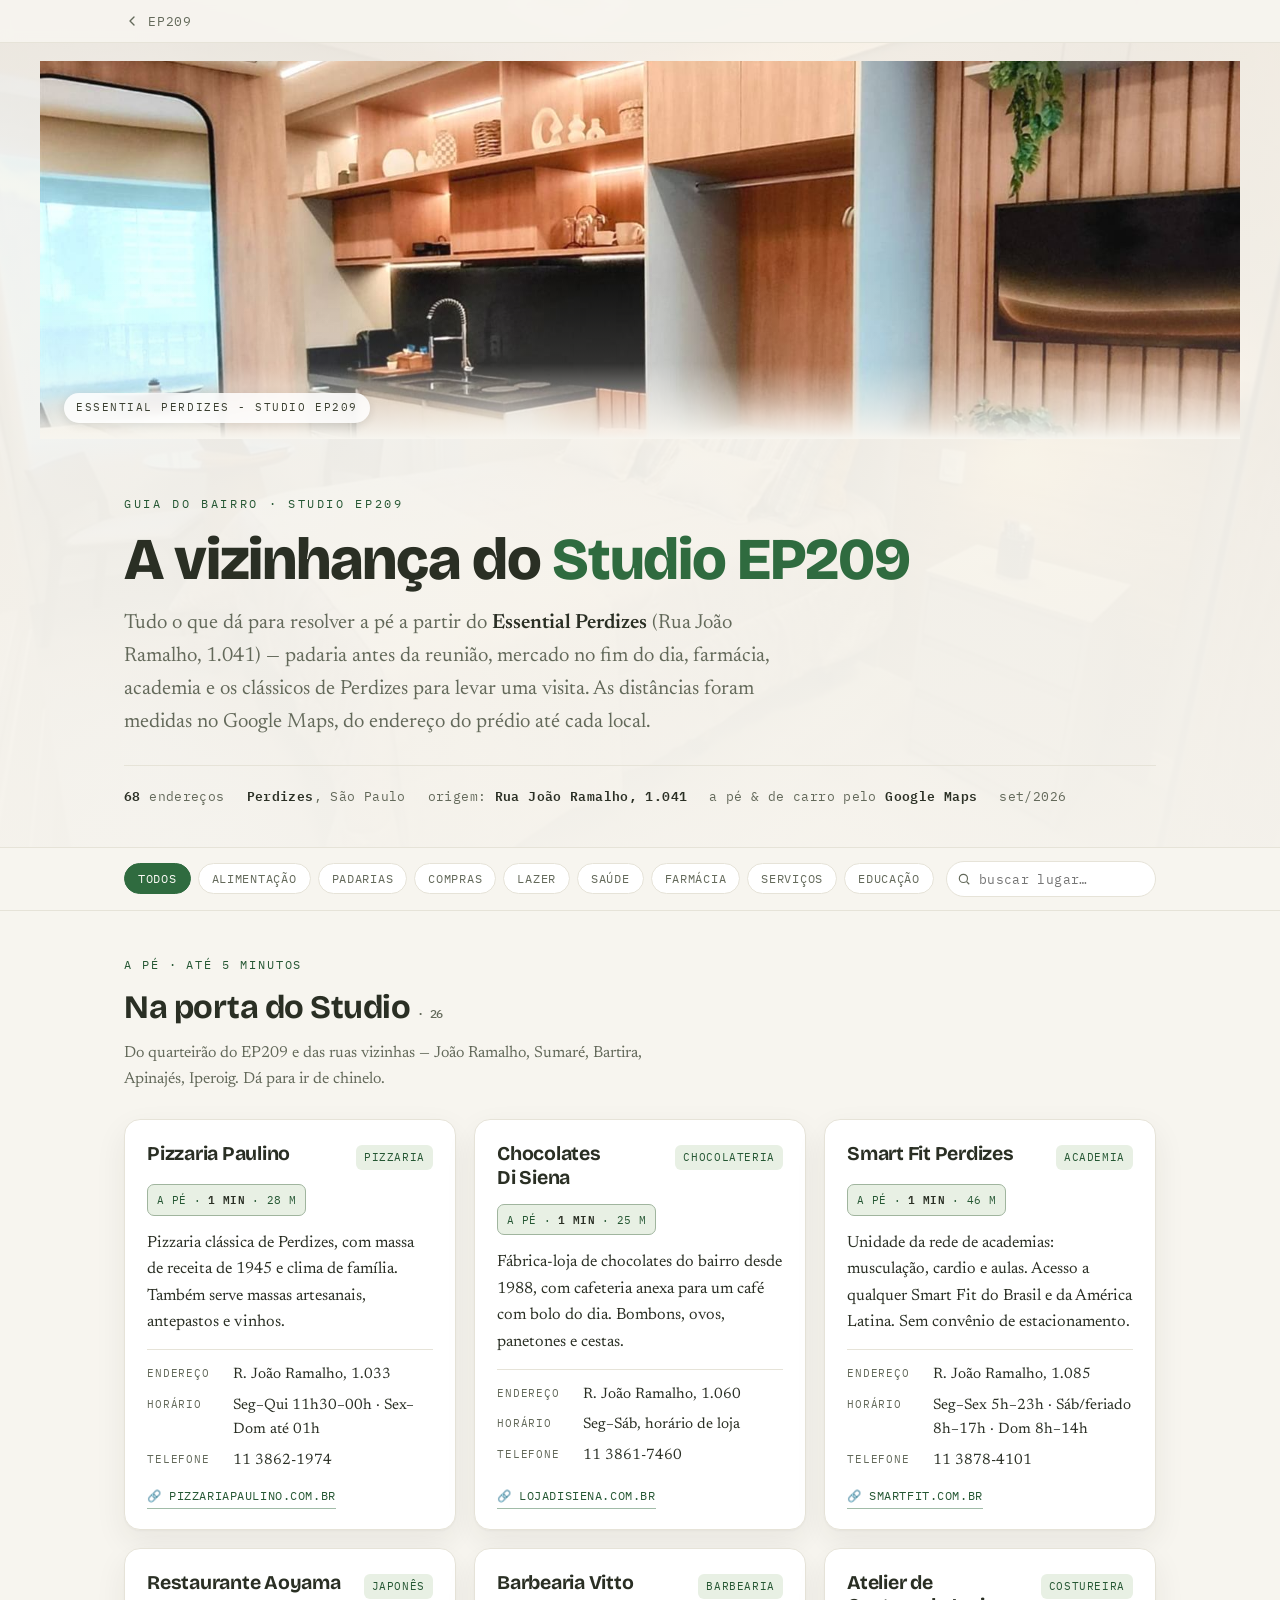
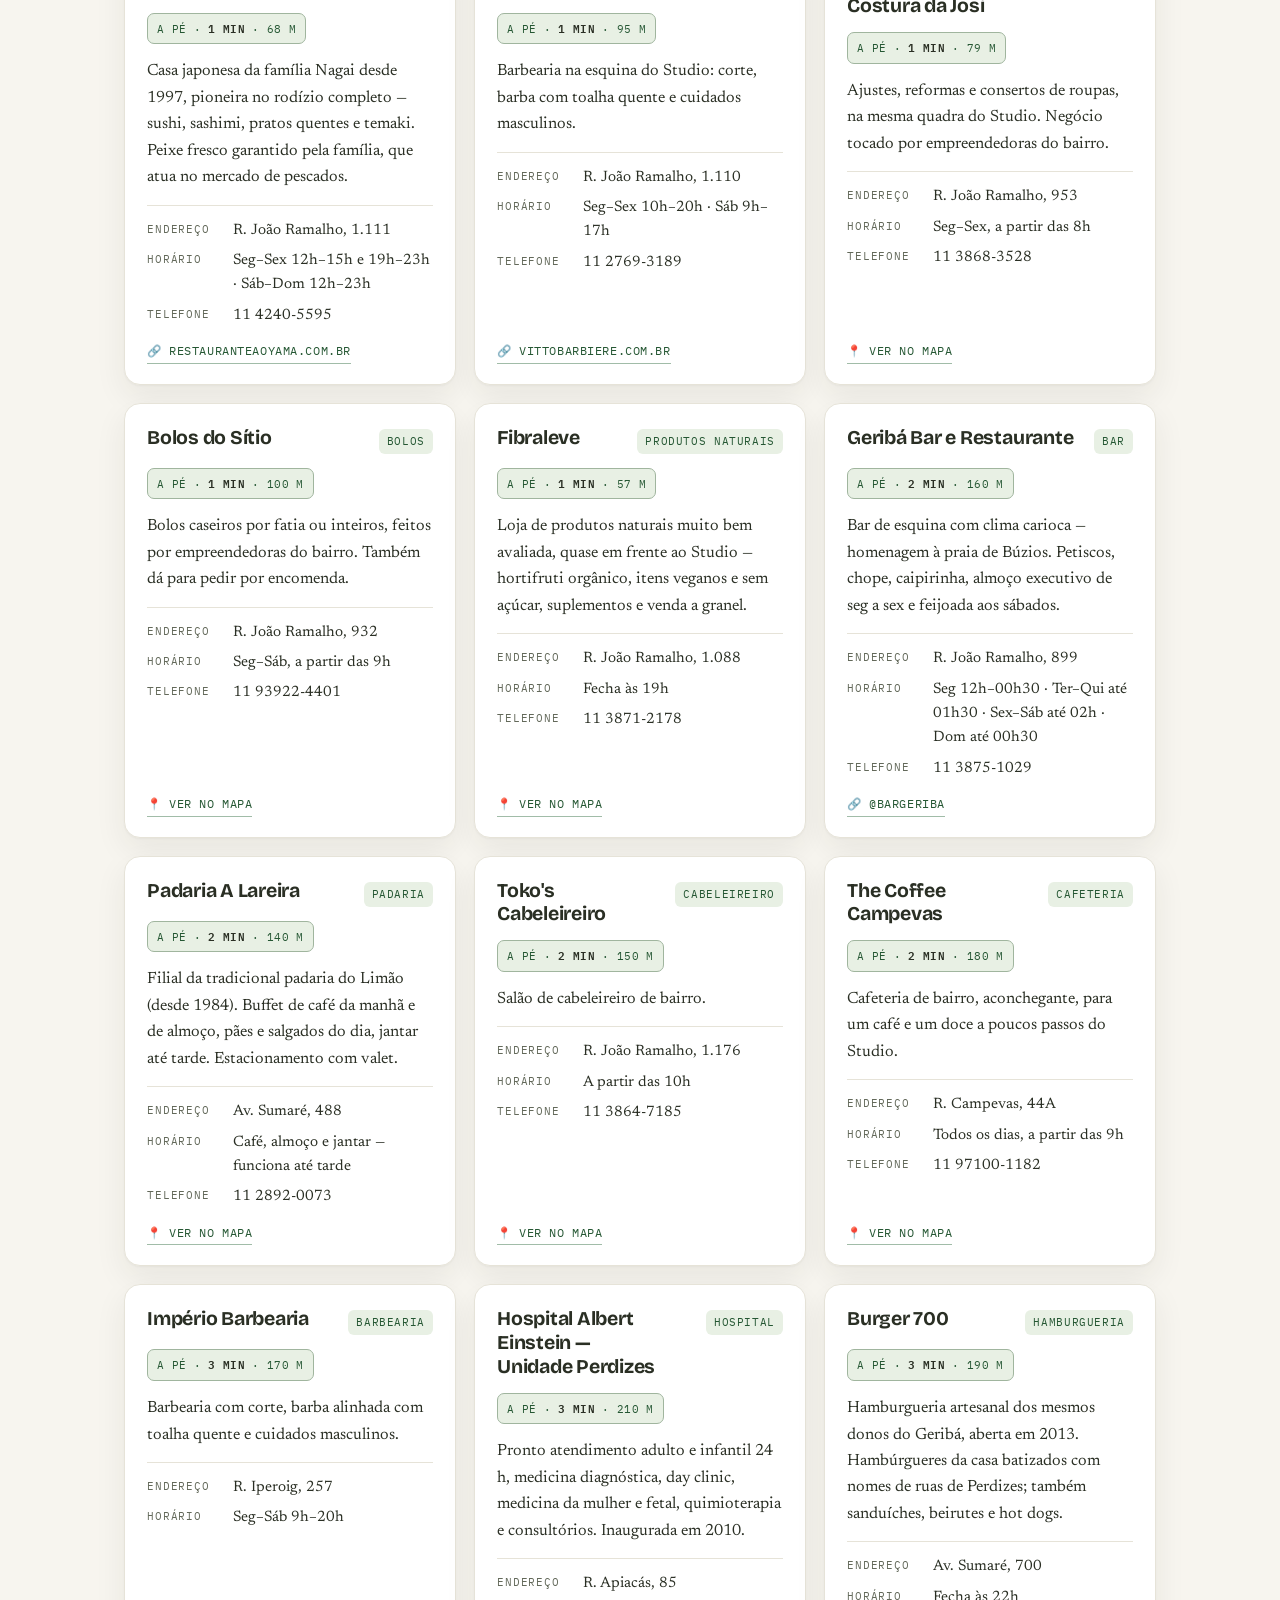
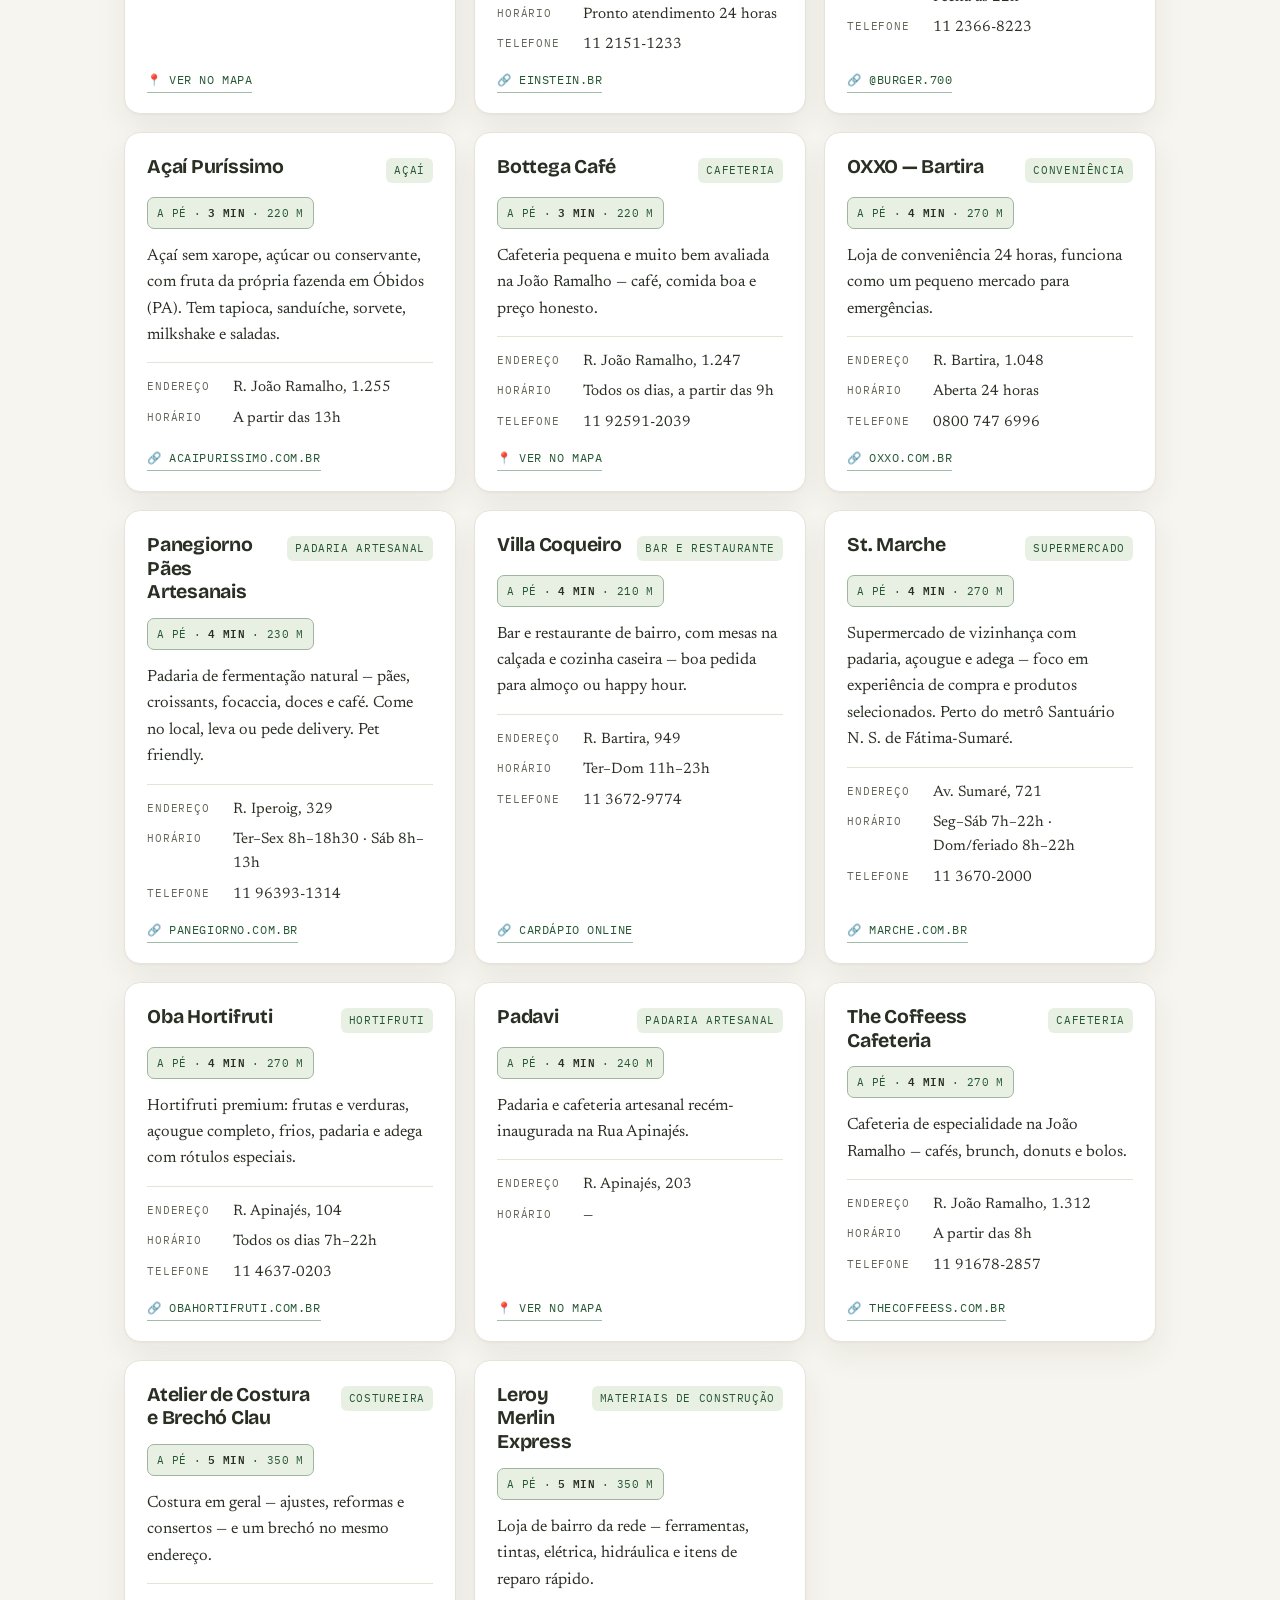
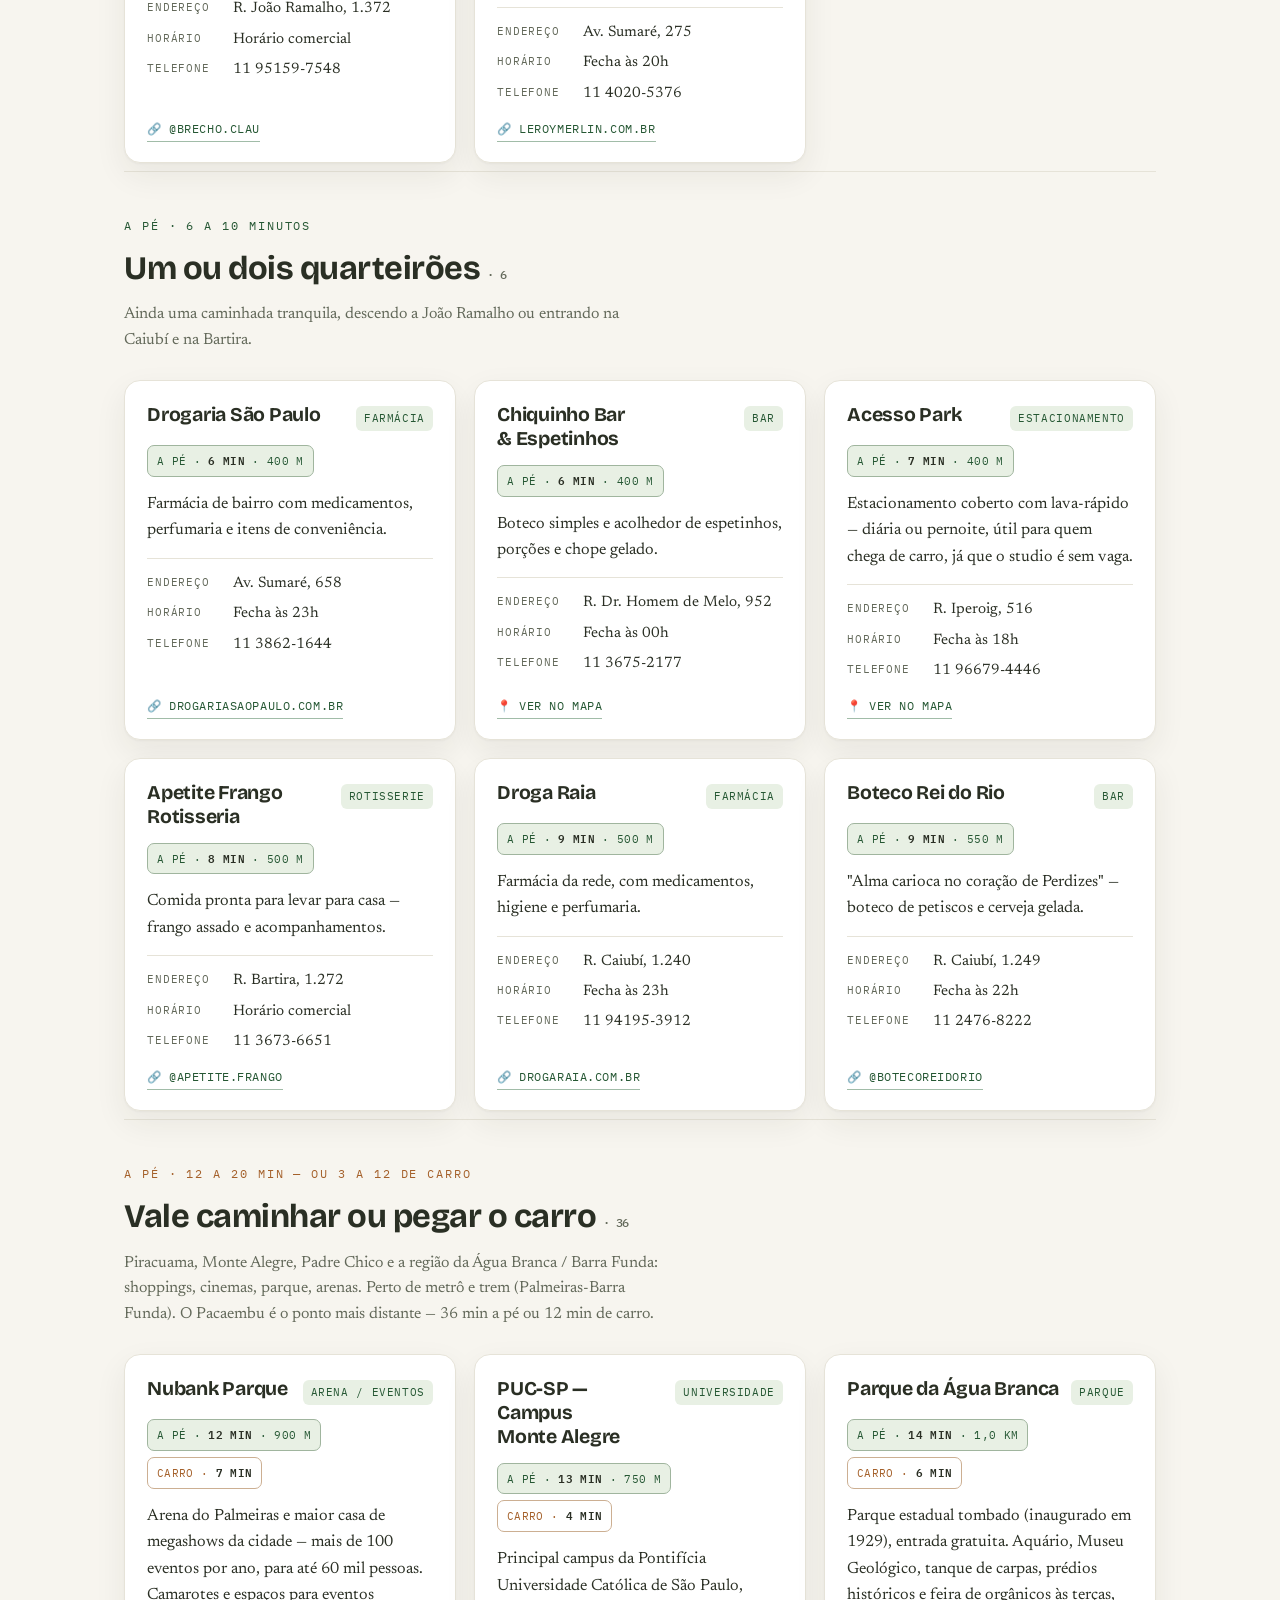
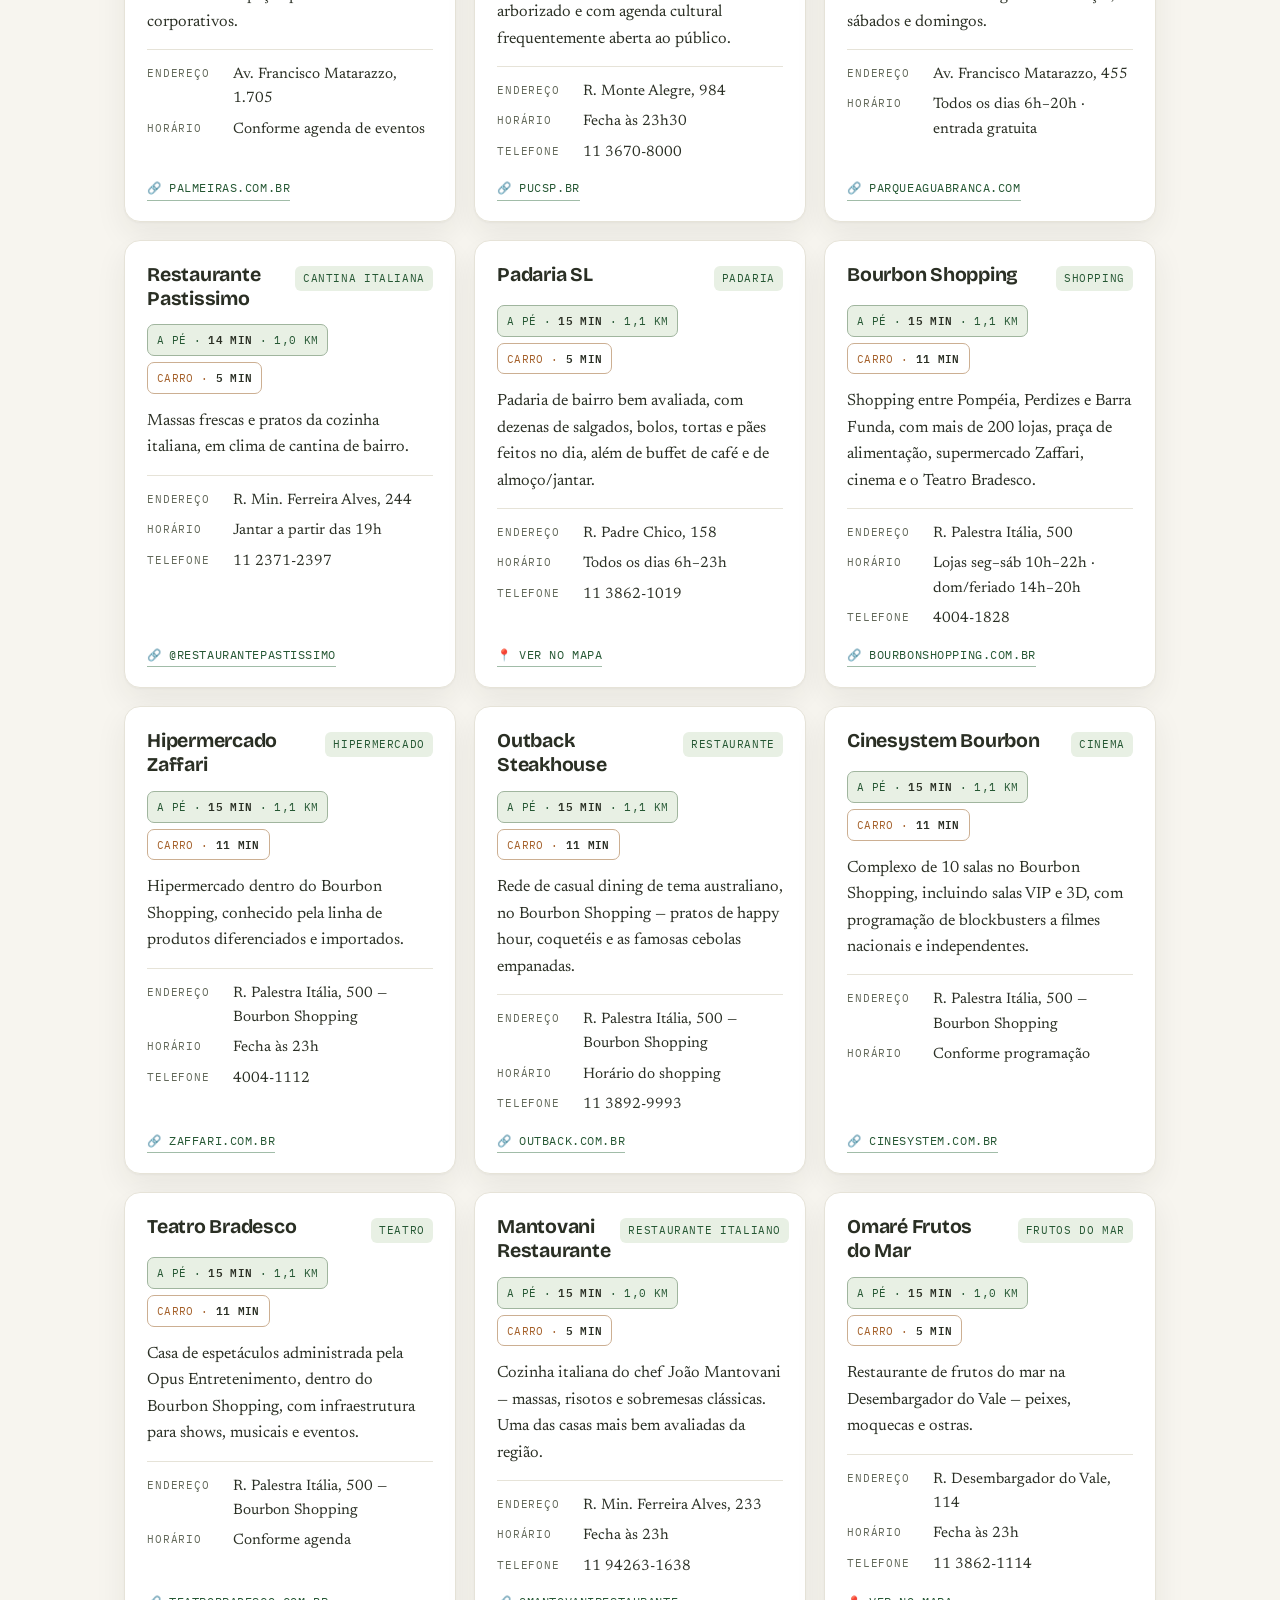
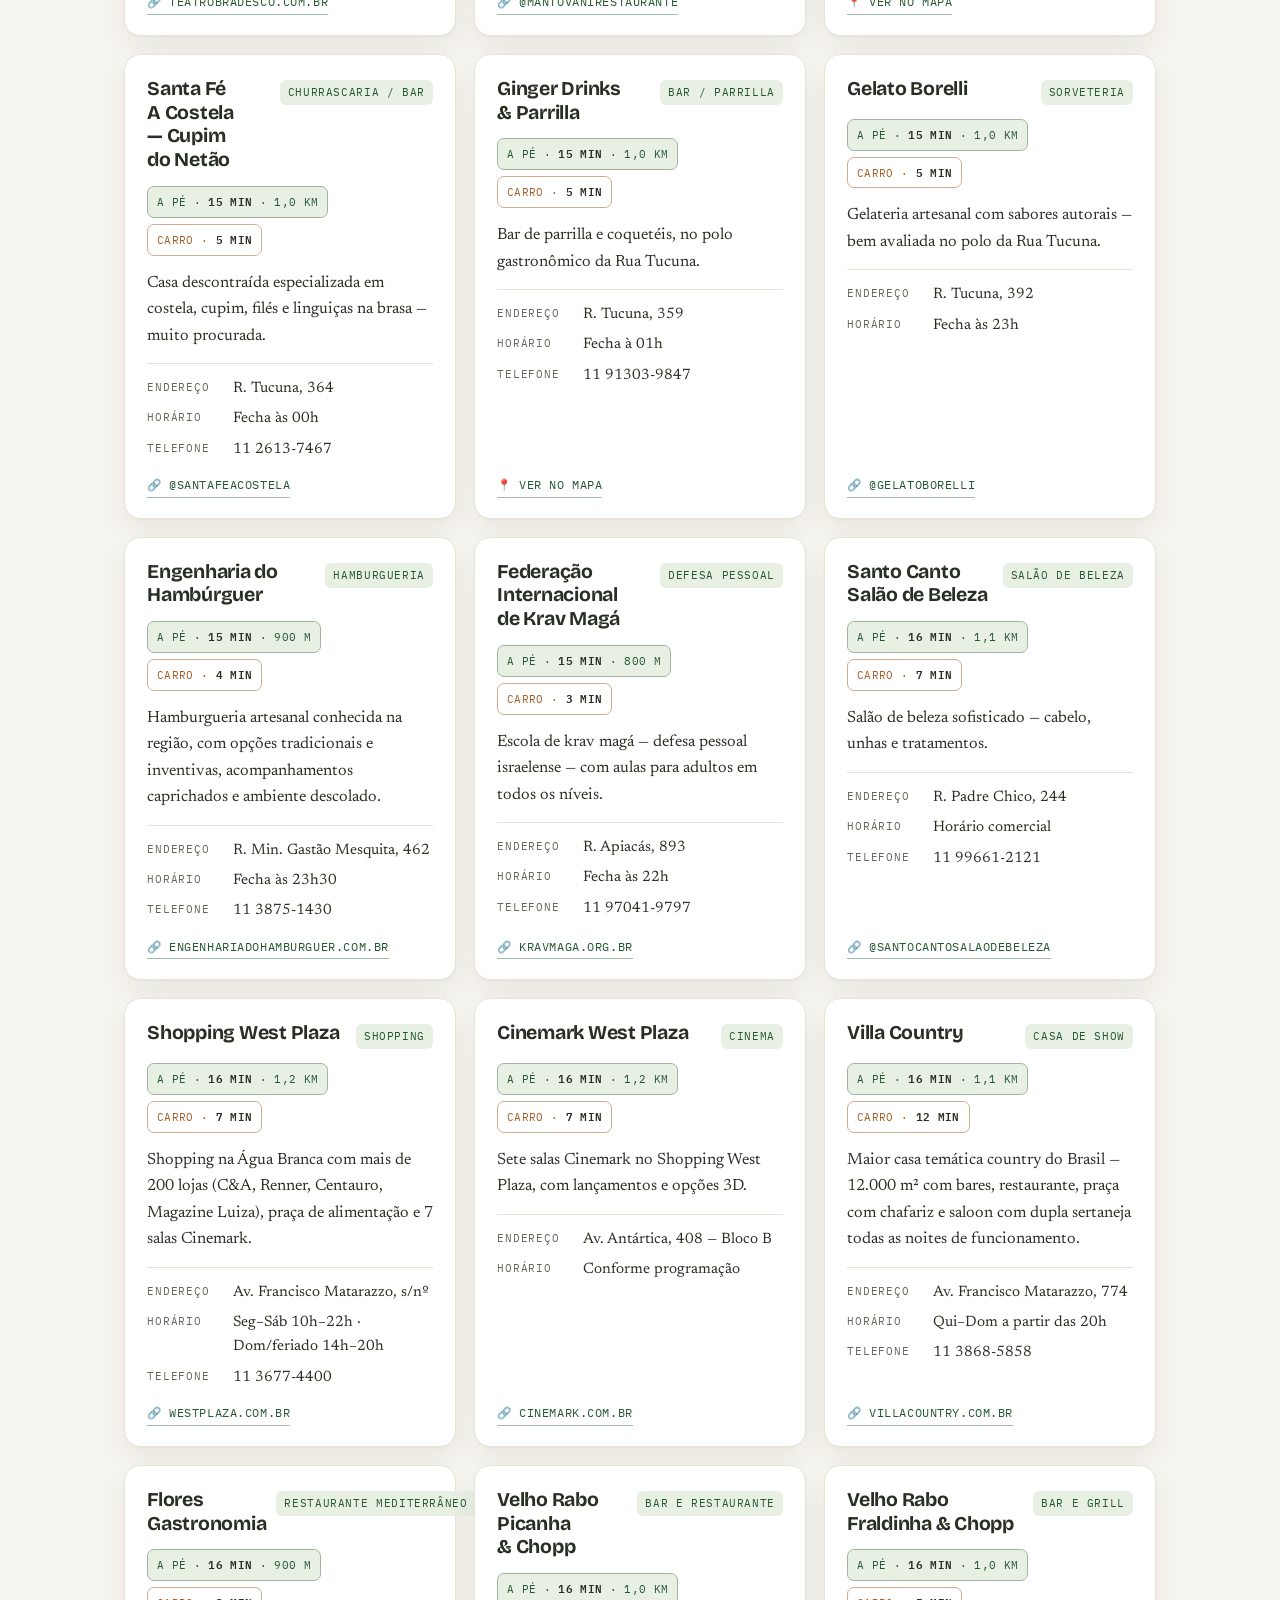
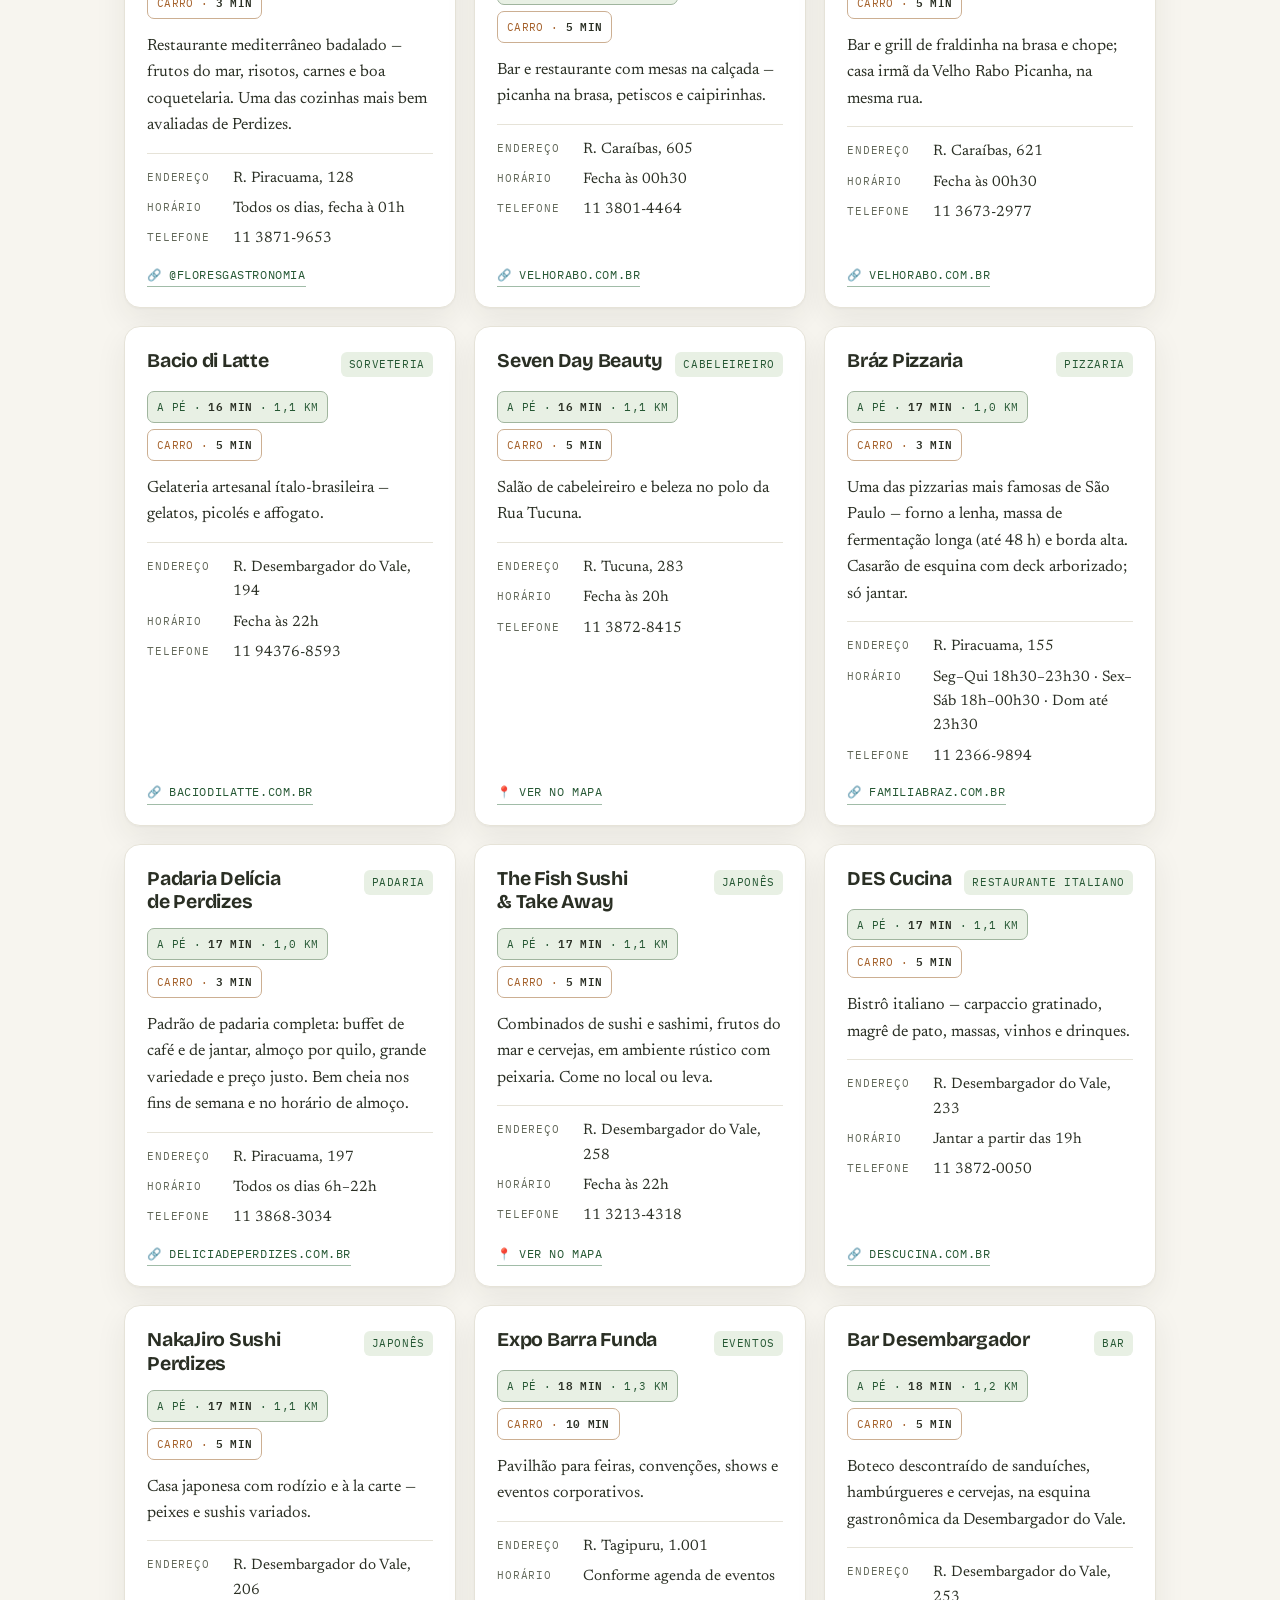
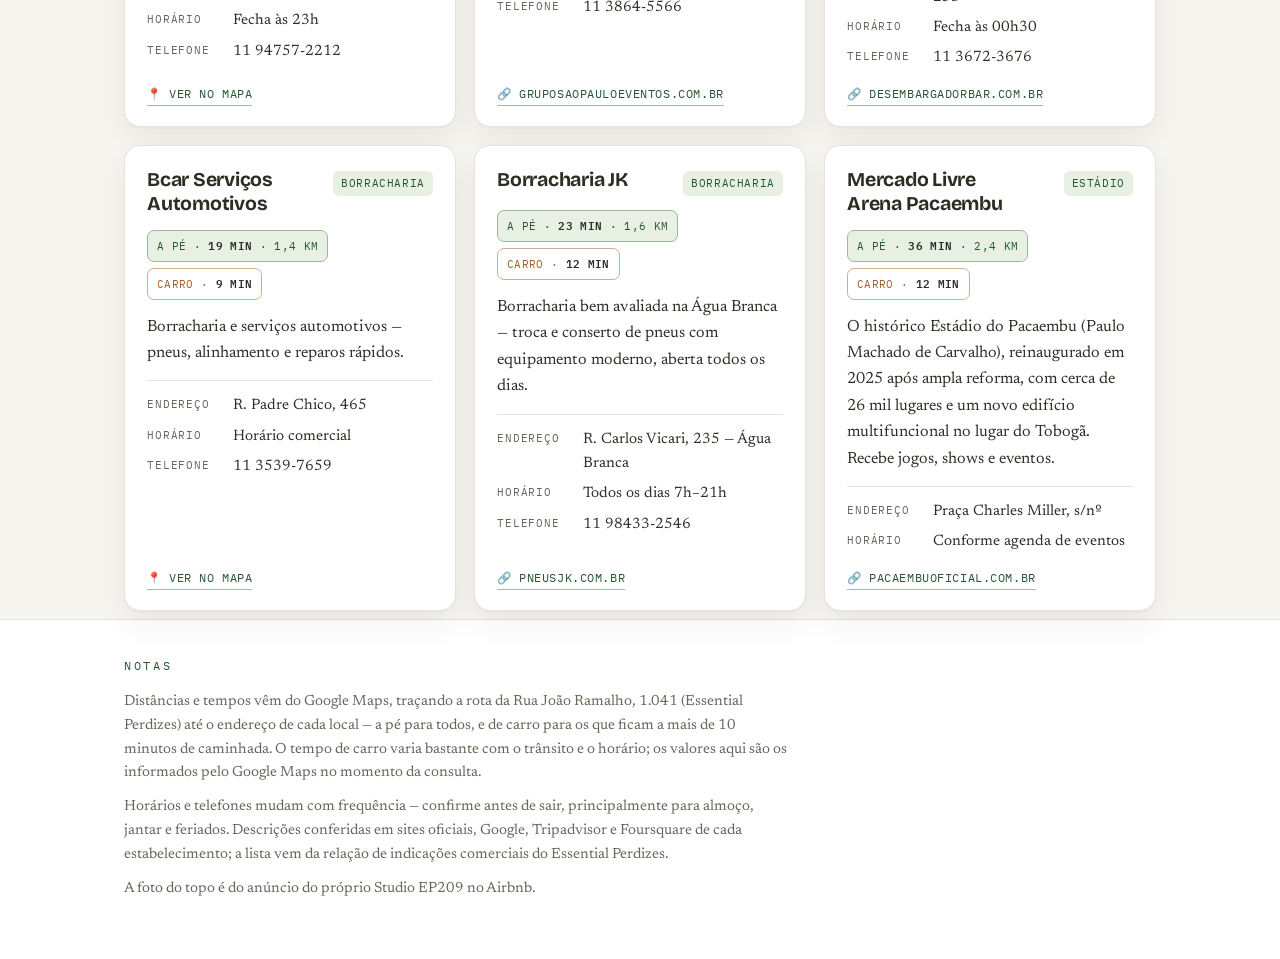
==== catalogo-vizinhanca-ep209.html @ 43700be2 "Adiciona página de Regras de Utilização e atalho de retorno na Vizinhança Novo atalho regras-studio-" ====
<!DOCTYPE html>
<html lang="pt-BR">
<head>
<meta charset="utf-8">
<meta name="viewport" content="width=device-width, initial-scale=1">
<title>Vizinhança do EP209</title>
<meta name="description" content="Guia dos estabelecimentos ao redor do Studio EP209, em Perdizes — distâncias a pé e de carro conferidas no Google Maps.">
<meta name="color-scheme" content="light">
<link rel="preconnect" href="https://fonts.googleapis.com">
<link rel="preconnect" href="https://fonts.gstatic.com" crossorigin>
<link rel="stylesheet" href="https://fonts.googleapis.com/css2?family=Bricolage+Grotesque:opsz,wght@12..96,500;12..96,700;12..96,800&family=Newsreader:ital,opsz,wght@0,6..72,400;0,6..72,500;1,6..72,400&family=IBM+Plex+Mono:wght@400;500;600&display=swap">

<style>
  :root{
    color-scheme:light;
    --paper:#f7f5ef;
    --paper-rgb:247,245,239;
    --surface:#ffffff;
    --surface-2:#f1eee5;
    --ink:#2a2f24;
    --ink-soft:#63695a;
    --line:#e6e3d8;
    --accent:#2f6b3f;
    --accent-ink:#255733;
    --accent-soft:#e8f0e4;
    --clay:#a4602a;
    --shadow:0 1px 2px rgba(40,45,30,.04),0 12px 32px rgba(40,45,30,.07);
    --radius:16px;
    --bg-photo:url("[data-uri]");
    --hero-photo:url("[data-uri]");
  }

  *{box-sizing:border-box}
  html{-webkit-text-size-adjust:100%}
  body{
    margin:0;
    background:var(--paper);
    color:var(--ink);
    font-family:"Newsreader",Georgia,"Times New Roman",serif;
    font-size:17.5px;
    line-height:1.62;
    font-optical-sizing:auto;
  }
  body::before{
    content:"";
    position:fixed;
    inset:0;
    z-index:-1;
    background-color:var(--paper);
    background-image:
      linear-gradient(180deg,rgba(var(--paper-rgb),.90),rgba(var(--paper-rgb),.955) 55%,rgba(var(--paper-rgb),.98)),
      var(--bg-photo);
    background-repeat:no-repeat;
    background-position:center top;
    background-size:cover;
  }
  ::selection{background:var(--accent);color:#fff}
  .wrap{max-width:1080px;margin:0 auto;padding:0 24px}

  /* ---------- back bar ---------- */
  .backbar{
    position:sticky;top:0;z-index:30;
    background:rgba(247,245,239,.92);
    backdrop-filter:blur(6px);-webkit-backdrop-filter:blur(6px);
    border-bottom:1px solid var(--line);
  }
  .backbar .wrap{display:flex;align-items:center;padding:11px 24px}
  .backlink{
    display:inline-flex;align-items:center;gap:8px;
    font-family:"IBM Plex Mono",ui-monospace,monospace;
    font-size:12.5px;letter-spacing:.06em;text-transform:uppercase;
    color:var(--ink-soft);text-decoration:none;
  }
  .backlink:hover{color:var(--accent-ink)}
  .backlink svg{width:16px;height:16px}

  /* ---------- hero ---------- */
  .hero-figure{
    position:relative;
    height:clamp(230px,42vh,430px);
    background:var(--hero-photo) center 40% / cover no-repeat;
    background-color:var(--surface-2);
  }
  .hero-figure::after{
    content:"";position:absolute;inset:0;
    background:linear-gradient(180deg,rgba(255,255,255,0) 55%,rgba(247,245,239,.15) 80%,var(--paper) 100%);
  }
  .hero-cap{
    position:absolute;left:0;right:0;bottom:16px;z-index:1;
  }
  .hero-cap .pill{
    display:inline-block;
    font-family:"IBM Plex Mono",ui-monospace,monospace;
    font-size:11px;letter-spacing:.14em;text-transform:uppercase;color:#3a3f30;
    background:rgba(255,255,255,.84);
    backdrop-filter:blur(3px);-webkit-backdrop-filter:blur(3px);
    padding:6px 12px;border-radius:999px;
    box-shadow:0 2px 10px rgba(40,45,30,.12);
  }

  .masthead{padding:38px 0 40px;border-bottom:1px solid var(--line)}
  .eyebrow{
    font-family:"IBM Plex Mono",ui-monospace,monospace;
    font-size:12px;letter-spacing:.22em;text-transform:uppercase;
    color:var(--accent-ink);margin:0 0 16px;
  }
  h1{
    font-family:"Bricolage Grotesque","Newsreader",sans-serif;
    font-weight:800;
    font-size:clamp(2.3rem,5.6vw,3.7rem);
    line-height:1.03;letter-spacing:-.022em;text-wrap:balance;
    margin:0 0 16px;
  }
  h1 em{font-style:normal;color:var(--accent)}
  .lede{
    font-size:clamp(1.06rem,2.1vw,1.28rem);
    color:var(--ink-soft);max-width:62ch;margin:0 0 26px;
  }
  .lede strong{color:var(--ink);font-weight:600}
  .runline{
    display:flex;flex-wrap:wrap;gap:9px 22px;
    font-family:"IBM Plex Mono",ui-monospace,monospace;
    font-size:12.5px;letter-spacing:.03em;color:var(--ink-soft);
    border-top:1px solid var(--line);padding-top:20px;
  }
  .runline b{color:var(--ink);font-weight:600}

  /* ---------- controls ---------- */
  .controls{
    position:sticky;top:44px;z-index:20;
    background:var(--paper);
    border-bottom:1px solid var(--line);
    padding:13px 0;
  }
  .controls .wrap{display:flex;flex-wrap:wrap;gap:12px;align-items:center}
  .filters{display:flex;flex-wrap:wrap;gap:7px}
  .chipbtn{
    font-family:"IBM Plex Mono",ui-monospace,monospace;
    font-size:12px;letter-spacing:.06em;text-transform:uppercase;
    padding:7px 13px;border-radius:999px;
    border:1px solid var(--line);background:var(--surface);color:var(--ink-soft);
    cursor:pointer;transition:background .15s,color .15s,border-color .15s;
  }
  .chipbtn:hover{border-color:var(--accent);color:var(--ink)}
  .chipbtn[aria-pressed="true"]{background:var(--accent);border-color:var(--accent);color:#fbfaf6}
  .search{margin-left:auto;position:relative;flex:1 1 190px;max-width:280px}
  .search input{
    width:100%;font-family:"IBM Plex Mono",ui-monospace,monospace;
    font-size:12.5px;letter-spacing:.03em;
    padding:9px 12px 9px 32px;border-radius:999px;
    border:1px solid var(--line);background:var(--surface);color:var(--ink);
  }
  .search input:focus{outline:2px solid var(--accent);outline-offset:1px}
  .search svg{position:absolute;left:11px;top:50%;transform:translateY(-50%);width:14px;height:14px;color:var(--ink-soft)}

  /* ---------- sections ---------- */
  main{padding:8px 0 40px}
  .tier{padding:44px 0 8px;border-top:1px solid var(--line)}
  .tier:first-child{border-top:0}
  .tier__label{
    font-family:"IBM Plex Mono",ui-monospace,monospace;
    font-size:12px;letter-spacing:.16em;text-transform:uppercase;
    color:var(--accent-ink);margin:0 0 7px;
  }
  .tier--far .tier__label{color:var(--clay)}
  .tier h2{
    font-family:"Bricolage Grotesque",sans-serif;
    font-weight:700;font-size:clamp(1.55rem,3.4vw,2.05rem);
    letter-spacing:-.015em;margin:0 0 7px;
  }
  .tier__count{font-family:"IBM Plex Mono",monospace;font-size:12px;color:var(--ink-soft);font-weight:500}
  .tier__note{color:var(--ink-soft);margin:0 0 26px;max-width:60ch;font-size:1rem}

  .grid{display:grid;gap:18px;grid-template-columns:repeat(auto-fill,minmax(330px,1fr))}

  /* ---------- card ---------- */
  .place{
    background:var(--surface);
    border:1px solid var(--line);
    border-radius:var(--radius);
    padding:22px 22px 20px;
    box-shadow:var(--shadow);
    display:flex;flex-direction:column;gap:14px;
  }
  .place__head{display:flex;align-items:flex-start;gap:10px;justify-content:space-between}
  .place__head h3{
    font-family:"Bricolage Grotesque",sans-serif;
    font-weight:700;font-size:1.22rem;line-height:1.22;
    letter-spacing:-.012em;margin:0;text-wrap:balance;
  }
  .tag{
    flex:none;
    font-family:"IBM Plex Mono",monospace;
    font-size:10.5px;letter-spacing:.06em;text-transform:uppercase;
    color:var(--accent-ink);background:var(--accent-soft);
    padding:4px 8px;border-radius:6px;white-space:nowrap;margin-top:3px;
  }
  .meta{display:flex;flex-wrap:wrap;gap:6px}
  .m{
    font-family:"IBM Plex Mono",monospace;
    font-size:11px;letter-spacing:.03em;text-transform:uppercase;
    padding:5px 9px;border-radius:7px;
    border:1px solid var(--line);color:var(--ink-soft);
  }
  .m--walk{border-color:color-mix(in srgb,var(--accent) 38%,var(--line));color:var(--accent-ink);background:var(--accent-soft)}
  .m--car{border-color:color-mix(in srgb,var(--clay) 40%,var(--line));color:var(--clay)}
  .m b{color:var(--ink);font-weight:600}
  .place__desc{margin:0;font-size:1.02rem;color:var(--ink)}
  .facts{margin:0;display:flex;flex-direction:column;gap:6px;border-top:1px solid var(--line);padding-top:13px}
  .facts>div{display:grid;grid-template-columns:76px 1fr;gap:10px;font-size:.94rem}
  .facts dt{
    font-family:"IBM Plex Mono",monospace;
    font-size:10.5px;letter-spacing:.08em;text-transform:uppercase;
    color:var(--ink-soft);padding-top:2px;
  }
  .facts dd{margin:0;color:var(--ink);font-variant-numeric:tabular-nums}
  .place__link{
    margin-top:auto;align-self:flex-start;
    font-family:"IBM Plex Mono",monospace;font-size:11.5px;
    letter-spacing:.05em;text-transform:uppercase;
    color:var(--accent-ink);text-decoration:none;
    border-bottom:1px solid color-mix(in srgb,var(--accent) 45%,transparent);
    padding-bottom:2px;
  }
  .place__link:hover{border-bottom-color:var(--accent)}
  .place__link:focus-visible{outline:2px solid var(--accent);outline-offset:3px}
  .place__link--off{
    color:var(--ink-soft);border-bottom:none;cursor:default;
    opacity:.8;font-style:italic;text-transform:none;letter-spacing:.02em;
  }

  .empty{
    display:none;padding:50px 0;text-align:center;color:var(--ink-soft);
    font-family:"IBM Plex Mono",monospace;font-size:13px;letter-spacing:.04em;
  }

  footer{border-top:1px solid var(--line);background:var(--surface);padding:36px 0 48px}
  footer .eyebrow{color:var(--accent-ink);margin-bottom:14px}
  footer p{margin:0 0 10px;font-size:.92rem;color:var(--ink-soft);max-width:74ch}
  footer a{color:var(--accent-ink)}

  @media (max-width:680px){
    .masthead{padding:28px 0 30px}
    .grid{grid-template-columns:1fr}
    .facts>div{grid-template-columns:68px 1fr}

    /* filtros em coluna única no celular, em vez da barra horizontal */
    .controls{position:static}
    .controls .wrap{flex-direction:column;align-items:stretch;gap:14px}
    .filters{flex-direction:column;gap:8px}
    .chipbtn{width:100%;text-align:left;padding:12px 16px;font-size:12.5px}
    .search{margin-left:0;max-width:none;width:100%;flex:none}
  }
  @media (prefers-reduced-motion:reduce){*{transition:none!important}}
</style>
</head>
<body>

<div class="backbar">
  <div class="wrap">
    <a href="index.html" class="backlink">
      <svg viewBox="0 0 24 24" fill="none" stroke="currentColor" stroke-width="2" stroke-linecap="round" stroke-linejoin="round"><path d="M15 18l-6-6 6-6"/></svg>
      <span>EP209</span>
    </a>
  </div>
</div>

<figure class="hero-figure">
  <figcaption class="hero-cap"><span class="wrap"><span class="pill">Essential Perdizes - Studio EP209</span></span></figcaption>
</figure>

<header class="masthead">
  <div class="wrap">
    <p class="eyebrow">Guia do bairro &middot; Studio EP209</p>
    <h1>A vizinhança do <em>Studio EP209</em></h1>
    <p class="lede">Tudo o que dá para resolver a pé a partir do <strong>Essential Perdizes</strong> (Rua João Ramalho, 1.041) — padaria antes da reunião, mercado no fim do dia, farmácia, academia e os clássicos de Perdizes para levar uma visita. As distâncias foram medidas no Google Maps, do endereço do prédio até cada local.</p>
    <div class="runline">
      <span><b>68</b> endereços</span>
      <span><b>Perdizes</b>, São&nbsp;Paulo</span>
      <span>origem: <b>Rua João Ramalho, 1.041</b></span>
      <span>a pé &amp; de carro pelo <b>Google Maps</b></span>
      <span>set/2026</span>
    </div>
  </div>
</header>

<div class="controls">
  <div class="wrap">
    <div class="filters" id="filters" role="group" aria-label="Filtrar por categoria">
      <button class="chipbtn" data-cat="all" aria-pressed="true">Todos</button>
      <button class="chipbtn" data-cat="Alimentação" aria-pressed="false">Alimentação</button>
      <button class="chipbtn" data-cat="Padarias" aria-pressed="false">Padarias</button>
      <button class="chipbtn" data-cat="Compras" aria-pressed="false">Compras</button>
      <button class="chipbtn" data-cat="Lazer" aria-pressed="false">Lazer</button>
      <button class="chipbtn" data-cat="Saúde" aria-pressed="false">Saúde</button>
      <button class="chipbtn" data-cat="Farmácia" aria-pressed="false">Farmácia</button>
      <button class="chipbtn" data-cat="Serviços" aria-pressed="false">Serviços</button>
      <button class="chipbtn" data-cat="Educação" aria-pressed="false">Educação</button>
    </div>
    <label class="search">
      <svg viewBox="0 0 24 24" fill="none" stroke="currentColor" stroke-width="2" aria-hidden="true"><circle cx="11" cy="11" r="7"></circle><path d="m21 21-4.3-4.3"></path></svg>
      <input type="search" id="q" placeholder="buscar lugar…" aria-label="Buscar por nome">
    </label>
  </div>
</div>

<main class="wrap" id="app"></main>
<p class="empty" id="empty">nenhum lugar com esse filtro.</p>

<footer>
  <div class="wrap">
    <p class="eyebrow">Notas</p>
    <p>Distâncias e tempos vêm do Google Maps, traçando a rota da Rua João Ramalho, 1.041 (Essential Perdizes) até o endereço de cada local — a pé para todos, e de carro para os que ficam a mais de 10 minutos de caminhada. O tempo de carro varia bastante com o trânsito e o horário; os valores aqui são os informados pelo Google Maps no momento da consulta.</p>
    <p>Horários e telefones mudam com frequência — confirme antes de sair, principalmente para almoço, jantar e feriados. Descrições conferidas em sites oficiais, Google, Tripadvisor e Foursquare de cada estabelecimento; a lista vem da relação de indicações comerciais do Essential Perdizes.</p>
    <p>A foto do topo é do anúncio do próprio Studio EP209 no Airbnb.</p>
  </div>
</footer>

<script>
const PLACES = [
  // ---------- TIER 1 ----------
  {t:1,cat:"Alimentação",name:"Pizzaria Paulino",tipo:"Pizzaria",walk:"1 min",dist:"28 m",car:"",
   desc:"Pizzaria clássica de Perdizes, com massa de receita de 1945 e clima de família. Também serve massas artesanais, antepastos e vinhos.",
   addr:"R. João Ramalho, 1.033",hours:"Seg–Qui 11h30–00h · Sex–Dom até 01h",tel:"11 3862-1974",
   url:"https://pizzariapaulino.com.br/",link:"pizzariapaulino.com.br"},
  {t:1,cat:"Alimentação",name:"Chocolates Di Siena",tipo:"Chocolateria",walk:"1 min",dist:"25 m",car:"",
   desc:"Fábrica-loja de chocolates do bairro desde 1988, com cafeteria anexa para um café com bolo do dia. Bombons, ovos, panetones e cestas.",
   addr:"R. João Ramalho, 1.060",hours:"Seg–Sáb, horário de loja",tel:"11 3861-7460",
   url:"https://lojadisiena.com.br/",link:"lojadisiena.com.br"},
  {t:1,cat:"Serviços",name:"Smart Fit Perdizes",tipo:"Academia",walk:"1 min",dist:"46 m",car:"",
   desc:"Unidade da rede de academias: musculação, cardio e aulas. Acesso a qualquer Smart Fit do Brasil e da América Latina. Sem convênio de estacionamento.",
   addr:"R. João Ramalho, 1.085",hours:"Seg–Sex 5h–23h · Sáb/feriado 8h–17h · Dom 8h–14h",tel:"11 3878-4101",
   url:"https://www.smartfit.com.br/academias/perdizes",link:"smartfit.com.br"},
  {t:1,cat:"Alimentação",name:"Restaurante Aoyama",tipo:"Japonês",walk:"1 min",dist:"68 m",car:"",
   desc:"Casa japonesa da família Nagai desde 1997, pioneira no rodízio completo — sushi, sashimi, pratos quentes e temaki. Peixe fresco garantido pela família, que atua no mercado de pescados.",
   addr:"R. João Ramalho, 1.111",hours:"Seg–Sex 12h–15h e 19h–23h · Sáb–Dom 12h–23h",tel:"11 4240-5595",
   url:"https://www.restauranteaoyama.com.br/",link:"restauranteaoyama.com.br"},
  {t:1,cat:"Serviços",name:"Barbearia Vitto",tipo:"Barbearia",walk:"1 min",dist:"95 m",car:"",
   desc:"Barbearia na esquina do Studio: corte, barba com toalha quente e cuidados masculinos.",
   addr:"R. João Ramalho, 1.110",hours:"Seg–Sex 10h–20h · Sáb 9h–17h",tel:"11 2769-3189",
   url:"https://www.vittobarbiere.com.br/",link:"vittobarbiere.com.br"},
  {t:1,cat:"Alimentação",name:"Geribá Bar e Restaurante",tipo:"Bar",walk:"2 min",dist:"160 m",car:"",
   desc:"Bar de esquina com clima carioca — homenagem à praia de Búzios. Petiscos, chope, caipirinha, almoço executivo de seg a sex e feijoada aos sábados.",
   addr:"R. João Ramalho, 899",hours:"Seg 12h–00h30 · Ter–Qui até 01h30 · Sex–Sáb até 02h · Dom até 00h30",tel:"11 3875-1029",
   url:"https://www.instagram.com/bargeriba/",link:"@bargeriba"},
  {t:1,cat:"Padarias",name:"Padaria A Lareira",tipo:"Padaria",walk:"2 min",dist:"140 m",car:"",
   desc:"Filial da tradicional padaria do Limão (desde 1984). Buffet de café da manhã e de almoço, pães e salgados do dia, jantar até tarde. Estacionamento com valet.",
   addr:"Av. Sumaré, 488",hours:"Café, almoço e jantar — funciona até tarde",tel:"11 2892-0073",
   url:"https://www.google.com/maps/search/Padaria+A+Lareira+Av+Sumar%C3%A9+488+Perdizes+S%C3%A3o+Paulo",link:"ver no mapa"},
  {t:1,cat:"Serviços",name:"Império Barbearia",tipo:"Barbearia",walk:"3 min",dist:"170 m",car:"",
   desc:"Barbearia com corte, barba alinhada com toalha quente e cuidados masculinos.",
   addr:"R. Iperoig, 257",hours:"Seg–Sáb 9h–20h",tel:"",
   url:"https://www.google.com/maps/search/Barbearia+Imp%C3%A9rio+Rua+Iperoig+257+Perdizes+S%C3%A3o+Paulo",link:"ver no mapa"},
  {t:1,cat:"Serviços",name:"Toko's Cabeleireiro",tipo:"Cabeleireiro",walk:"2 min",dist:"150 m",car:"",
   desc:"Salão de cabeleireiro de bairro.",
   addr:"R. João Ramalho, 1.176",hours:"A partir das 10h",tel:"11 3864-7185",
   url:"https://www.google.com/maps/search/Toko%27s+Cabeleireiro+Rua+Jo%C3%A3o+Ramalho+1176+Perdizes",link:"ver no mapa"},
  {t:1,cat:"Saúde",name:"Hospital Albert Einstein — Unidade Perdizes",tipo:"Hospital",walk:"3 min",dist:"210 m",car:"",
   desc:"Pronto atendimento adulto e infantil 24 h, medicina diagnóstica, day clinic, medicina da mulher e fetal, quimioterapia e consultórios. Inaugurada em 2010.",
   addr:"R. Apiacás, 85",hours:"Pronto atendimento 24 horas",tel:"11 2151-1233",
   url:"https://www.einstein.br/n/unidades/einstein-perdizes",link:"einstein.br"},
  {t:1,cat:"Compras",name:"OXXO — Bartira",tipo:"Conveniência",walk:"4 min",dist:"270 m",car:"",
   desc:"Loja de conveniência 24 horas, funciona como um pequeno mercado para emergências.",
   addr:"R. Bartira, 1.048",hours:"Aberta 24 horas",tel:"0800 747 6996",
   url:"https://www.oxxo.com.br/",link:"oxxo.com.br"},
  {t:1,cat:"Padarias",name:"Panegiorno Pães Artesanais",tipo:"Padaria artesanal",walk:"4 min",dist:"230 m",car:"",
   desc:"Padaria de fermentação natural — pães, croissants, focaccia, doces e café. Come no local, leva ou pede delivery. Pet friendly.",
   addr:"R. Iperoig, 329",hours:"Ter–Sex 8h–18h30 · Sáb 8h–13h",tel:"11 96393-1314",
   url:"https://www.panegiorno.com.br/",link:"panegiorno.com.br"},
  {t:1,cat:"Alimentação",name:"Villa Coqueiro",tipo:"Bar e restaurante",walk:"4 min",dist:"210 m",car:"",
   desc:"Bar e restaurante de bairro, com mesas na calçada e cozinha caseira — boa pedida para almoço ou happy hour.",
   addr:"R. Bartira, 949",hours:"Ter–Dom 11h–23h",tel:"11 3672-9774",
   url:"https://villacoqueirobartira.menudino.com/",link:"cardápio online"},
  {t:1,cat:"Alimentação",name:"Burger 700",tipo:"Hamburgueria",walk:"3 min",dist:"190 m",car:"",
   desc:"Hamburgueria artesanal dos mesmos donos do Geribá, aberta em 2013. Hambúrgueres da casa batizados com nomes de ruas de Perdizes; também sanduíches, beirutes e hot dogs.",
   addr:"Av. Sumaré, 700",hours:"Fecha às 22h",tel:"11 2366-8223",
   url:"https://www.instagram.com/burger.700/",link:"@burger.700"},
  {t:1,cat:"Compras",name:"St. Marche",tipo:"Supermercado",walk:"4 min",dist:"270 m",car:"",
   desc:"Supermercado de vizinhança com padaria, açougue e adega — foco em experiência de compra e produtos selecionados. Perto do metrô Santuário N. S. de Fátima-Sumaré.",
   addr:"Av. Sumaré, 721",hours:"Seg–Sáb 7h–22h · Dom/feriado 8h–22h",tel:"11 3670-2000",
   url:"https://marche.com.br/",link:"marche.com.br"},
  {t:1,cat:"Alimentação",name:"Açaí Puríssimo",tipo:"Açaí",walk:"3 min",dist:"220 m",car:"",
   desc:"Açaí sem xarope, açúcar ou conservante, com fruta da própria fazenda em Óbidos (PA). Tem tapioca, sanduíche, sorvete, milkshake e saladas.",
   addr:"R. João Ramalho, 1.255",hours:"A partir das 13h",tel:"",
   url:"https://acaipurissimo.com.br/",link:"acaipurissimo.com.br"},
  {t:1,cat:"Alimentação",name:"Oba Hortifruti",tipo:"Hortifruti",walk:"4 min",dist:"270 m",car:"",
   desc:"Hortifruti premium: frutas e verduras, açougue completo, frios, padaria e adega com rótulos especiais.",
   addr:"R. Apinajés, 104",hours:"Todos os dias 7h–22h",tel:"11 4637-0203",
   url:"https://www.obahortifruti.com.br/",link:"obahortifruti.com.br"},

  // ---------- TIER 2 ----------
  {t:2,cat:"Farmácia",name:"Drogaria São Paulo",tipo:"Farmácia",walk:"6 min",dist:"400 m",car:"",
   desc:"Farmácia de bairro com medicamentos, perfumaria e itens de conveniência.",
   addr:"Av. Sumaré, 658",hours:"Fecha às 23h",tel:"11 3862-1644",
   url:"https://www.drogariasaopaulo.com.br/",link:"drogariasaopaulo.com.br"},
  {t:1,cat:"Serviços",name:"Atelier de Costura e Brechó Clau",tipo:"Costureira",walk:"5 min",dist:"350 m",car:"",
   desc:"Costura em geral — ajustes, reformas e consertos — e um brechó no mesmo endereço.",
   addr:"R. João Ramalho, 1.372",hours:"Horário comercial",tel:"11 95159-7548",
   url:"https://www.instagram.com/brecho.clau/",link:"@brecho.clau"},
  {t:2,cat:"Farmácia",name:"Droga Raia",tipo:"Farmácia",walk:"9 min",dist:"500 m",car:"",
   desc:"Farmácia da rede, com medicamentos, higiene e perfumaria.",
   addr:"R. Caiubí, 1.240",hours:"Fecha às 23h",tel:"11 94195-3912",
   url:"https://www.drogaraia.com.br/",link:"drogaraia.com.br"},
  {t:2,cat:"Alimentação",name:"Boteco Rei do Rio",tipo:"Bar",walk:"9 min",dist:"550 m",car:"",
   desc:'"Alma carioca no coração de Perdizes" — boteco de petiscos e cerveja gelada.',
   addr:"R. Caiubí, 1.249",hours:"Fecha às 22h",tel:"11 2476-8222",
   url:"https://www.instagram.com/botecoreidorio/",link:"@botecoreidorio"},
  {t:2,cat:"Alimentação",name:"Apetite Frango Rotisseria",tipo:"Rotisserie",walk:"8 min",dist:"500 m",car:"",
   desc:"Comida pronta para levar para casa — frango assado e acompanhamentos.",
   addr:"R. Bartira, 1.272",hours:"Horário comercial",tel:"11 3673-6651",
   url:"https://www.instagram.com/apetite.frango/",link:"@apetite.frango"},

  // ---------- TIER 3 ----------
  {t:3,cat:"Educação",name:"PUC-SP — Campus Monte Alegre",tipo:"Universidade",walk:"13 min",dist:"750 m",car:"4 min",
   desc:"Principal campus da Pontifícia Universidade Católica de São Paulo, arborizado e com agenda cultural frequentemente aberta ao público.",
   addr:"R. Monte Alegre, 984",hours:"Fecha às 23h30",tel:"11 3670-8000",
   url:"https://www.pucsp.br/",link:"pucsp.br"},
  {t:3,cat:"Alimentação",name:"Bráz Pizzaria",tipo:"Pizzaria",walk:"17 min",dist:"1,0 km",car:"3 min",
   desc:"Uma das pizzarias mais famosas de São Paulo — forno a lenha, massa de fermentação longa (até 48 h) e borda alta. Casarão de esquina com deck arborizado; só jantar.",
   addr:"R. Piracuama, 155",hours:"Seg–Qui 18h30–23h30 · Sex–Sáb 18h–00h30 · Dom até 23h30",tel:"11 2366-9894",
   url:"https://familiabraz.com.br/",link:"familiabraz.com.br"},
  {t:3,cat:"Padarias",name:"Padaria Delícia de Perdizes",tipo:"Padaria",walk:"17 min",dist:"1,0 km",car:"3 min",
   desc:"Padrão de padaria completa: buffet de café e de jantar, almoço por quilo, grande variedade e preço justo. Bem cheia nos fins de semana e no horário de almoço.",
   addr:"R. Piracuama, 197",hours:"Todos os dias 6h–22h",tel:"11 3868-3034",
   url:"https://www.deliciadeperdizes.com.br/",link:"deliciadeperdizes.com.br"},
  {t:3,cat:"Padarias",name:"Padaria SL",tipo:"Padaria",walk:"15 min",dist:"1,1 km",car:"5 min",
   desc:"Padaria de bairro bem avaliada, com dezenas de salgados, bolos, tortas e pães feitos no dia, além de buffet de café e de almoço/jantar.",
   addr:"R. Padre Chico, 158",hours:"Todos os dias 6h–23h",tel:"11 3862-1019",
   url:"https://www.google.com/maps/search/Padaria+Rua+Padre+Chico+158+Pompeia+S%C3%A3o+Paulo",link:"ver no mapa"},
  {t:3,cat:"Serviços",name:"Santo Canto Salão de Beleza",tipo:"Salão de beleza",walk:"16 min",dist:"1,1 km",car:"7 min",
   desc:"Salão de beleza sofisticado — cabelo, unhas e tratamentos.",
   addr:"R. Padre Chico, 244",hours:"Horário comercial",tel:"11 99661-2121",
   url:"https://www.instagram.com/santocantosalaodebeleza/",link:"@santocantosalaodebeleza"},
  {t:3,cat:"Serviços",name:"Bcar Serviços Automotivos",tipo:"Borracharia",walk:"19 min",dist:"1,4 km",car:"9 min",
   desc:"Borracharia e serviços automotivos — pneus, alinhamento e reparos rápidos.",
   addr:"R. Padre Chico, 465",hours:"Horário comercial",tel:"11 3539-7659",
   url:"https://www.google.com/maps/search/Bcar+Servi%C3%A7os+Automotivos+Rua+Padre+Chico+465",link:"ver no mapa"},
  {t:3,cat:"Lazer",name:"Nubank Parque",tipo:"Arena / eventos",walk:"12 min",dist:"900 m",car:"7 min",
   desc:"Arena do Palmeiras e maior casa de megashows da cidade — mais de 100 eventos por ano, para até 60 mil pessoas. Camarotes e espaços para eventos corporativos.",
   addr:"Av. Francisco Matarazzo, 1.705",hours:"Conforme agenda de eventos",tel:"",
   url:"https://www.palmeiras.com.br/nubank-parque/",link:"palmeiras.com.br"},
  {t:3,cat:"Lazer",name:"Parque da Água Branca",tipo:"Parque",walk:"14 min",dist:"1,0 km",car:"6 min",
   desc:"Parque estadual tombado (inaugurado em 1929), entrada gratuita. Aquário, Museu Geológico, tanque de carpas, prédios históricos e feira de orgânicos às terças, sábados e domingos.",
   addr:"Av. Francisco Matarazzo, 455",hours:"Todos os dias 6h–20h · entrada gratuita",tel:"",
   url:"https://www.parqueaguabranca.com/",link:"parqueaguabranca.com"},
  {t:3,cat:"Compras",name:"Bourbon Shopping",tipo:"Shopping",walk:"15 min",dist:"1,1 km",car:"11 min",
   desc:"Shopping entre Pompéia, Perdizes e Barra Funda, com mais de 200 lojas, praça de alimentação, supermercado Zaffari, cinema e o Teatro Bradesco.",
   addr:"R. Palestra Itália, 500",hours:"Lojas seg–sáb 10h–22h · dom/feriado 14h–20h",tel:"4004-1828",
   url:"https://www.bourbonshopping.com.br/",link:"bourbonshopping.com.br"},
  {t:3,cat:"Compras",name:"Hipermercado Zaffari",tipo:"Hipermercado",walk:"15 min",dist:"1,1 km",car:"11 min",
   desc:"Hipermercado dentro do Bourbon Shopping, conhecido pela linha de produtos diferenciados e importados.",
   addr:"R. Palestra Itália, 500 — Bourbon Shopping",hours:"Fecha às 23h",tel:"4004-1112",
   url:"https://www.zaffari.com.br/",link:"zaffari.com.br"},
  {t:3,cat:"Alimentação",name:"Outback Steakhouse",tipo:"Restaurante",walk:"15 min",dist:"1,1 km",car:"11 min",
   desc:"Rede de casual dining de tema australiano, no Bourbon Shopping — pratos de happy hour, coquetéis e as famosas cebolas empanadas.",
   addr:"R. Palestra Itália, 500 — Bourbon Shopping",hours:"Horário do shopping",tel:"11 3892-9993",
   url:"https://www.outback.com.br/restaurante/shopping-bourbon-sao-paulo",link:"outback.com.br"},
  {t:3,cat:"Lazer",name:"Cinesystem Bourbon",tipo:"Cinema",walk:"15 min",dist:"1,1 km",car:"11 min",
   desc:"Complexo de 10 salas no Bourbon Shopping, incluindo salas VIP e 3D, com programação de blockbusters a filmes nacionais e independentes.",
   addr:"R. Palestra Itália, 500 — Bourbon Shopping",hours:"Conforme programação",tel:"",
   url:"https://www.cinesystem.com.br/cinemas/bourbon-sao-paulo/1608",link:"cinesystem.com.br"},
  {t:3,cat:"Lazer",name:"Teatro Bradesco",tipo:"Teatro",walk:"15 min",dist:"1,1 km",car:"11 min",
   desc:"Casa de espetáculos administrada pela Opus Entretenimento, dentro do Bourbon Shopping, com infraestrutura para shows, musicais e eventos.",
   addr:"R. Palestra Itália, 500 — Bourbon Shopping",hours:"Conforme agenda",tel:"",
   url:"https://www.teatrobradesco.com.br/",link:"teatrobradesco.com.br"},
  {t:3,cat:"Compras",name:"Shopping West Plaza",tipo:"Shopping",walk:"16 min",dist:"1,2 km",car:"7 min",
   desc:"Shopping na Água Branca com mais de 200 lojas (C&A, Renner, Centauro, Magazine Luiza), praça de alimentação e 7 salas Cinemark.",
   addr:"Av. Francisco Matarazzo, s/nº",hours:"Seg–Sáb 10h–22h · Dom/feriado 14h–20h",tel:"11 3677-4400",
   url:"https://www.westplaza.com.br/",link:"westplaza.com.br"},
  {t:3,cat:"Lazer",name:"Cinemark West Plaza",tipo:"Cinema",walk:"16 min",dist:"1,2 km",car:"7 min",
   desc:"Sete salas Cinemark no Shopping West Plaza, com lançamentos e opções 3D.",
   addr:"Av. Antártica, 408 — Bloco B",hours:"Conforme programação",tel:"",
   url:"https://www.cinemark.com.br/",link:"cinemark.com.br"},
  {t:3,cat:"Lazer",name:"Villa Country",tipo:"Casa de show",walk:"16 min",dist:"1,1 km",car:"12 min",
   desc:"Maior casa temática country do Brasil — 12.000 m² com bares, restaurante, praça com chafariz e saloon com dupla sertaneja todas as noites de funcionamento.",
   addr:"Av. Francisco Matarazzo, 774",hours:"Qui–Dom a partir das 20h",tel:"11 3868-5858",
   url:"https://villacountry.com.br/",link:"villacountry.com.br"},
  {t:3,cat:"Lazer",name:"Expo Barra Funda",tipo:"Eventos",walk:"18 min",dist:"1,3 km",car:"10 min",
   desc:"Pavilhão para feiras, convenções, shows e eventos corporativos.",
   addr:"R. Tagipuru, 1.001",hours:"Conforme agenda de eventos",tel:"11 3864-5566",
   url:"https://gruposaopauloeventos.com.br/",link:"gruposaopauloeventos.com.br"},
  {t:3,cat:"Lazer",name:"Mercado Livre Arena Pacaembu",tipo:"Estádio",walk:"36 min",dist:"2,4 km",car:"12 min",
   desc:"O histórico Estádio do Pacaembu (Paulo Machado de Carvalho), reinaugurado em 2025 após ampla reforma, com cerca de 26 mil lugares e um novo edifício multifuncional no lugar do Tobogã. Recebe jogos, shows e eventos.",
   addr:"Praça Charles Miller, s/nº",hours:"Conforme agenda de eventos",tel:"",
   url:"https://pacaembuoficial.com.br/",link:"pacaembuoficial.com.br"},

  // ---------- ADICIONADOS (planilha, set/2026) ----------
  {t:1,cat:"Serviços",name:"Atelier de Costura da Josi",tipo:"Costureira",walk:"1 min",dist:"79 m",car:"",
   desc:"Ajustes, reformas e consertos de roupas, na mesma quadra do Studio. Negócio tocado por empreendedoras do bairro.",
   addr:"R. João Ramalho, 953",hours:"Seg–Sex, a partir das 8h",tel:"11 3868-3528",
   url:"https://maps.app.goo.gl/VuK8eLHzrouUxcho6",link:"ver no mapa"},
  {t:1,cat:"Alimentação",name:"Bolos do Sítio",tipo:"Bolos",walk:"1 min",dist:"100 m",car:"",
   desc:"Bolos caseiros por fatia ou inteiros, feitos por empreendedoras do bairro. Também dá para pedir por encomenda.",
   addr:"R. João Ramalho, 932",hours:"Seg–Sáb, a partir das 9h",tel:"11 93922-4401",
   url:"https://maps.app.goo.gl/51Zbb274ftbYDZXDA",link:"ver no mapa"},
  {t:1,cat:"Alimentação",name:"The Coffee Campevas",tipo:"Cafeteria",walk:"2 min",dist:"180 m",car:"",
   desc:"Cafeteria de bairro, aconchegante, para um café e um doce a poucos passos do Studio.",
   addr:"R. Campevas, 44A",hours:"Todos os dias, a partir das 9h",tel:"11 97100-1182",
   url:"https://maps.app.goo.gl/hpYxrXsX8aafChko7",link:"ver no mapa"},
  {t:1,cat:"Alimentação",name:"Bottega Café",tipo:"Cafeteria",walk:"3 min",dist:"220 m",car:"",
   desc:"Cafeteria pequena e muito bem avaliada na João Ramalho — café, comida boa e preço honesto.",
   addr:"R. João Ramalho, 1.247",hours:"Todos os dias, a partir das 9h",tel:"11 92591-2039",
   url:"https://maps.app.goo.gl/XUVgxbRm9PwbB6BN8",link:"ver no mapa"},
  {t:1,cat:"Padarias",name:"Padavi",tipo:"Padaria artesanal",walk:"4 min",dist:"240 m",car:"",
   desc:"Padaria e cafeteria artesanal recém-inaugurada na Rua Apinajés.",
   addr:"R. Apinajés, 203",hours:"—",tel:"",
   url:"https://maps.app.goo.gl/g2A1PFpci1joLBht5",link:"ver no mapa"},
  {t:1,cat:"Alimentação",name:"The Coffeess Cafeteria",tipo:"Cafeteria",walk:"4 min",dist:"270 m",car:"",
   desc:"Cafeteria de especialidade na João Ramalho — cafés, brunch, donuts e bolos.",
   addr:"R. João Ramalho, 1.312",hours:"A partir das 8h",tel:"11 91678-2857",
   url:"https://thecoffeess.com.br/",link:"thecoffeess.com.br"},
  {t:1,cat:"Compras",name:"Leroy Merlin Express",tipo:"Materiais de construção",walk:"5 min",dist:"350 m",car:"",
   desc:"Loja de bairro da rede — ferramentas, tintas, elétrica, hidráulica e itens de reparo rápido.",
   addr:"Av. Sumaré, 275",hours:"Fecha às 20h",tel:"11 4020-5376",
   url:"https://www.leroymerlin.com.br/",link:"leroymerlin.com.br"},
  {t:2,cat:"Serviços",name:"Acesso Park",tipo:"Estacionamento",walk:"7 min",dist:"400 m",car:"",
   desc:"Estacionamento coberto com lava-rápido — diária ou pernoite, útil para quem chega de carro, já que o studio é sem vaga.",
   addr:"R. Iperoig, 516",hours:"Fecha às 18h",tel:"11 96679-4446",
   url:"https://maps.app.goo.gl/JnS9jjwd7m6hqeDaA",link:"ver no mapa"},
  {t:2,cat:"Alimentação",name:"Chiquinho Bar & Espetinhos",tipo:"Bar",walk:"6 min",dist:"400 m",car:"",
   desc:"Boteco simples e acolhedor de espetinhos, porções e chope gelado.",
   addr:"R. Dr. Homem de Melo, 952",hours:"Fecha às 00h",tel:"11 3675-2177",
   url:"https://maps.app.goo.gl/A4mWqriGY7C3rmwR9",link:"ver no mapa"},
  {t:3,cat:"Alimentação",name:"Restaurante Pastissimo",tipo:"Cantina italiana",walk:"14 min",dist:"1,0 km",car:"5 min",
   desc:"Massas frescas e pratos da cozinha italiana, em clima de cantina de bairro.",
   addr:"R. Min. Ferreira Alves, 244",hours:"Jantar a partir das 19h",tel:"11 2371-2397",
   url:"https://www.instagram.com/restaurantepastissimo/",link:"@restaurantepastissimo"},
  {t:3,cat:"Alimentação",name:"Mantovani Restaurante",tipo:"Restaurante italiano",walk:"15 min",dist:"1,0 km",car:"5 min",
   desc:"Cozinha italiana do chef João Mantovani — massas, risotos e sobremesas clássicas. Uma das casas mais bem avaliadas da região.",
   addr:"R. Min. Ferreira Alves, 233",hours:"Fecha às 23h",tel:"11 94263-1638",
   url:"https://www.instagram.com/mantovanirestaurante/",link:"@mantovanirestaurante"},
  {t:3,cat:"Alimentação",name:"Flores Gastronomia",tipo:"Restaurante mediterrâneo",walk:"16 min",dist:"900 m",car:"3 min",
   desc:"Restaurante mediterrâneo badalado — frutos do mar, risotos, carnes e boa coquetelaria. Uma das cozinhas mais bem avaliadas de Perdizes.",
   addr:"R. Piracuama, 128",hours:"Todos os dias, fecha à 01h",tel:"11 3871-9653",
   url:"https://www.instagram.com/floresgastronomia/",link:"@floresgastronomia"},
  {t:3,cat:"Alimentação",name:"Velho Rabo Picanha & Chopp",tipo:"Bar e restaurante",walk:"16 min",dist:"1,0 km",car:"5 min",
   desc:"Bar e restaurante com mesas na calçada — picanha na brasa, petiscos e caipirinhas.",
   addr:"R. Caraíbas, 605",hours:"Fecha às 00h30",tel:"11 3801-4464",
   url:"https://velhorabo.com.br/",link:"velhorabo.com.br"},
  {t:3,cat:"Alimentação",name:"Velho Rabo Fraldinha & Chopp",tipo:"Bar e grill",walk:"16 min",dist:"1,0 km",car:"5 min",
   desc:"Bar e grill de fraldinha na brasa e chope; casa irmã da Velho Rabo Picanha, na mesma rua.",
   addr:"R. Caraíbas, 621",hours:"Fecha às 00h30",tel:"11 3673-2977",
   url:"https://velhorabo.com.br/",link:"velhorabo.com.br"},
  {t:3,cat:"Alimentação",name:"Bacio di Latte",tipo:"Sorveteria",walk:"16 min",dist:"1,1 km",car:"5 min",
   desc:"Gelateria artesanal ítalo-brasileira — gelatos, picolés e affogato.",
   addr:"R. Desembargador do Vale, 194",hours:"Fecha às 22h",tel:"11 94376-8593",
   url:"https://baciodilatte.com.br/",link:"baciodilatte.com.br"},
  {t:3,cat:"Alimentação",name:"Omaré Frutos do Mar",tipo:"Frutos do mar",walk:"15 min",dist:"1,0 km",car:"5 min",
   desc:"Restaurante de frutos do mar na Desembargador do Vale — peixes, moquecas e ostras.",
   addr:"R. Desembargador do Vale, 114",hours:"Fecha às 23h",tel:"11 3862-1114",
   url:"https://maps.app.goo.gl/sF713QZvBLAPdT1V7",link:"ver no mapa"},
  {t:3,cat:"Alimentação",name:"The Fish Sushi & Take Away",tipo:"Japonês",walk:"17 min",dist:"1,1 km",car:"5 min",
   desc:"Combinados de sushi e sashimi, frutos do mar e cervejas, em ambiente rústico com peixaria. Come no local ou leva.",
   addr:"R. Desembargador do Vale, 258",hours:"Fecha às 22h",tel:"11 3213-4318",
   url:"https://maps.app.goo.gl/c4mCgkQG9dKUpgvu7",link:"ver no mapa"},
  {t:3,cat:"Alimentação",name:"DES Cucina",tipo:"Restaurante italiano",walk:"17 min",dist:"1,1 km",car:"5 min",
   desc:"Bistrô italiano — carpaccio gratinado, magrê de pato, massas, vinhos e drinques.",
   addr:"R. Desembargador do Vale, 233",hours:"Jantar a partir das 19h",tel:"11 3872-0050",
   url:"https://descucina.com.br/",link:"descucina.com.br"},
  {t:3,cat:"Alimentação",name:"NakaJiro Sushi Perdizes",tipo:"Japonês",walk:"17 min",dist:"1,1 km",car:"5 min",
   desc:"Casa japonesa com rodízio e à la carte — peixes e sushis variados.",
   addr:"R. Desembargador do Vale, 206",hours:"Fecha às 23h",tel:"11 94757-2212",
   url:"https://maps.app.goo.gl/SRtYKdnseWRc9maLA",link:"ver no mapa"},
  {t:3,cat:"Alimentação",name:"Bar Desembargador",tipo:"Bar",walk:"18 min",dist:"1,2 km",car:"5 min",
   desc:"Boteco descontraído de sanduíches, hambúrgueres e cervejas, na esquina gastronômica da Desembargador do Vale.",
   addr:"R. Desembargador do Vale, 253",hours:"Fecha às 00h30",tel:"11 3672-3676",
   url:"https://desembargadorbar.com.br/",link:"desembargadorbar.com.br"},
  {t:3,cat:"Alimentação",name:"Santa Fé A Costela — Cupim do Netão",tipo:"Churrascaria / bar",walk:"15 min",dist:"1,0 km",car:"5 min",
   desc:"Casa descontraída especializada em costela, cupim, filés e linguiças na brasa — muito procurada.",
   addr:"R. Tucuna, 364",hours:"Fecha às 00h",tel:"11 2613-7467",
   url:"https://www.instagram.com/santafeacostela/",link:"@santafeacostela"},
  {t:3,cat:"Alimentação",name:"Ginger Drinks & Parrilla",tipo:"Bar / parrilla",walk:"15 min",dist:"1,0 km",car:"5 min",
   desc:"Bar de parrilla e coquetéis, no polo gastronômico da Rua Tucuna.",
   addr:"R. Tucuna, 359",hours:"Fecha à 01h",tel:"11 91303-9847",
   url:"https://maps.app.goo.gl/rNczn43Asc5sas8b7",link:"ver no mapa"},
  {t:3,cat:"Alimentação",name:"Gelato Borelli",tipo:"Sorveteria",walk:"15 min",dist:"1,0 km",car:"5 min",
   desc:"Gelateria artesanal com sabores autorais — bem avaliada no polo da Rua Tucuna.",
   addr:"R. Tucuna, 392",hours:"Fecha às 23h",tel:"",
   url:"https://www.instagram.com/gelatoborelli/",link:"@gelatoborelli"},
  {t:3,cat:"Serviços",name:"Seven Day Beauty",tipo:"Cabeleireiro",walk:"16 min",dist:"1,1 km",car:"5 min",
   desc:"Salão de cabeleireiro e beleza no polo da Rua Tucuna.",
   addr:"R. Tucuna, 283",hours:"Fecha às 20h",tel:"11 3872-8415",
   url:"https://maps.app.goo.gl/NH849Nmne3pTViMU6",link:"ver no mapa"},

  {t:1,cat:"Alimentação",name:"Fibraleve",tipo:"Produtos naturais",walk:"1 min",dist:"57 m",car:"",
   desc:"Loja de produtos naturais muito bem avaliada, quase em frente ao Studio — hortifruti orgânico, itens veganos e sem açúcar, suplementos e venda a granel.",
   addr:"R. João Ramalho, 1.088",hours:"Fecha às 19h",tel:"11 3871-2178",
   url:"https://maps.app.goo.gl/5smZs9HntbRz9vuG6",link:"ver no mapa"},
  {t:3,cat:"Alimentação",name:"Engenharia do Hambúrguer",tipo:"Hamburgueria",walk:"15 min",dist:"900 m",car:"4 min",
   desc:"Hamburgueria artesanal conhecida na região, com opções tradicionais e inventivas, acompanhamentos caprichados e ambiente descolado.",
   addr:"R. Min. Gastão Mesquita, 462",hours:"Fecha às 23h30",tel:"11 3875-1430",
   url:"https://engenhariadohamburguer.com.br/",link:"engenhariadohamburguer.com.br"},
  {t:3,cat:"Educação",name:"Federação Internacional de Krav Magá",tipo:"Defesa pessoal",walk:"15 min",dist:"800 m",car:"3 min",
   desc:"Escola de krav magá — defesa pessoal israelense — com aulas para adultos em todos os níveis.",
   addr:"R. Apiacás, 893",hours:"Fecha às 22h",tel:"11 97041-9797",
   url:"https://kravmaga.org.br/",link:"kravmaga.org.br"},
  {t:3,cat:"Serviços",name:"Borracharia JK",tipo:"Borracharia",walk:"23 min",dist:"1,6 km",car:"12 min",
   desc:"Borracharia bem avaliada na Água Branca — troca e conserto de pneus com equipamento moderno, aberta todos os dias.",
   addr:"R. Carlos Vicari, 235 — Água Branca",hours:"Todos os dias 7h–21h",tel:"11 98433-2546",
   url:"https://pneusjk.com.br/",link:"pneusjk.com.br"}
];

const TIERS = {
  1:{label:"A pé · até 5 minutos",title:"Na porta do Studio",note:"Do quarteirão do EP209 e das ruas vizinhas — João Ramalho, Sumaré, Bartira, Apinajés, Iperoig. Dá para ir de chinelo."},
  2:{label:"A pé · 6 a 10 minutos",title:"Um ou dois quarteirões",note:"Ainda uma caminhada tranquila, descendo a João Ramalho ou entrando na Caiubí e na Bartira."},
  3:{label:"A pé · 12 a 20 min — ou 3 a 12 de carro",title:"Vale caminhar ou pegar o carro",note:"Piracuama, Monte Alegre, Padre Chico e a região da Água Branca / Barra Funda: shoppings, cinemas, parque, arenas. Perto de metrô e trem (Palmeiras-Barra Funda). O Pacaembu é o ponto mais distante — 36 min a pé ou 12 min de carro."}
};

const app = document.getElementById("app");
const emptyEl = document.getElementById("empty");
let activeCat = "all";
let query = "";

const walkMin = p => parseInt(p.walk,10) || 0;

function render(){
  app.innerHTML = "";
  let total = 0;
  for(const t of [1,2,3]){
    const items = PLACES.filter(p=>p.t===t)
      .filter(p=>activeCat==="all"||p.cat===activeCat)
      .filter(p=>!query || (p.name+" "+p.tipo+" "+p.cat+" "+p.addr).toLowerCase().includes(query))
      .sort((a,b)=>walkMin(a)-walkMin(b));
    if(!items.length) continue;
    total += items.length;
    const sec = document.createElement("section");
    sec.className = "tier"+(t===3?" tier--far":"");
    const meta = TIERS[t];
    sec.innerHTML = `
      <p class="tier__label">${meta.label}</p>
      <h2>${meta.title} <span class="tier__count">· ${items.length}</span></h2>
      <p class="tier__note">${meta.note}</p>
      <div class="grid"></div>`;
    const grid = sec.querySelector(".grid");
    for(const p of items) grid.appendChild(card(p));
    app.appendChild(sec);
  }
  emptyEl.style.display = total ? "none" : "block";
}

function card(p){
  const el = document.createElement("article");
  el.className = "place";
  const meta = [`<span class="m m--walk">a pé · <b>${p.walk}</b> · ${p.dist}</span>`];
  if(p.car) meta.push(`<span class="m m--car">carro · <b>${p.car}</b></span>`);
  const facts = [`<div><dt>Endereço</dt><dd>${p.addr}</dd></div>`];
  if(p.hours) facts.push(`<div><dt>Horário</dt><dd>${p.hours}</dd></div>`);
  if(p.tel) facts.push(`<div><dt>Telefone</dt><dd>${p.tel}</dd></div>`);
  const isMap = /maps\.app\.goo\.gl|google\.[^/]*\/maps/.test(p.url) || p.link === "ver no mapa";
  const linkLabel = p.url
    ? (isMap ? `📍 ${p.link}` : `🔗 ${p.link}`)
    : (p.link || "Link não disponível");
  el.innerHTML = `
    <div class="place__head">
      <h3>${p.name}</h3>
      <span class="tag">${p.tipo}</span>
    </div>
    <div class="meta">${meta.join("")}</div>
    <p class="place__desc">${p.desc}</p>
    <dl class="facts">${facts.join("")}</dl>
    ${p.url
      ? `<a class="place__link" href="${p.url}" target="_blank" rel="noopener">${linkLabel}</a>`
      : `<span class="place__link place__link--off">${linkLabel}</span>`}`;
  return el;
}

function scrollToResults(){
  const controls = document.querySelector(".controls");
  const backbar = document.querySelector(".backbar");
  const sticky = controls && getComputedStyle(controls).position === "sticky";
  const offset = (sticky ? controls.offsetHeight + (backbar ? backbar.offsetHeight : 0) : 0) + 8;
  const y = app.getBoundingClientRect().top + window.pageYOffset - offset;
  window.scrollTo({top: Math.max(0, y), behavior: "smooth"});
}

document.getElementById("filters").addEventListener("click",e=>{
  const b = e.target.closest(".chipbtn");
  if(!b) return;
  activeCat = b.dataset.cat;
  document.querySelectorAll("#filters .chipbtn").forEach(x=>x.setAttribute("aria-pressed", x===b));
  render();
  scrollToResults();
});
document.getElementById("q").addEventListener("input",e=>{
  query = e.target.value.trim().toLowerCase();
  render();
});

render();
</script>
</body>
</html>
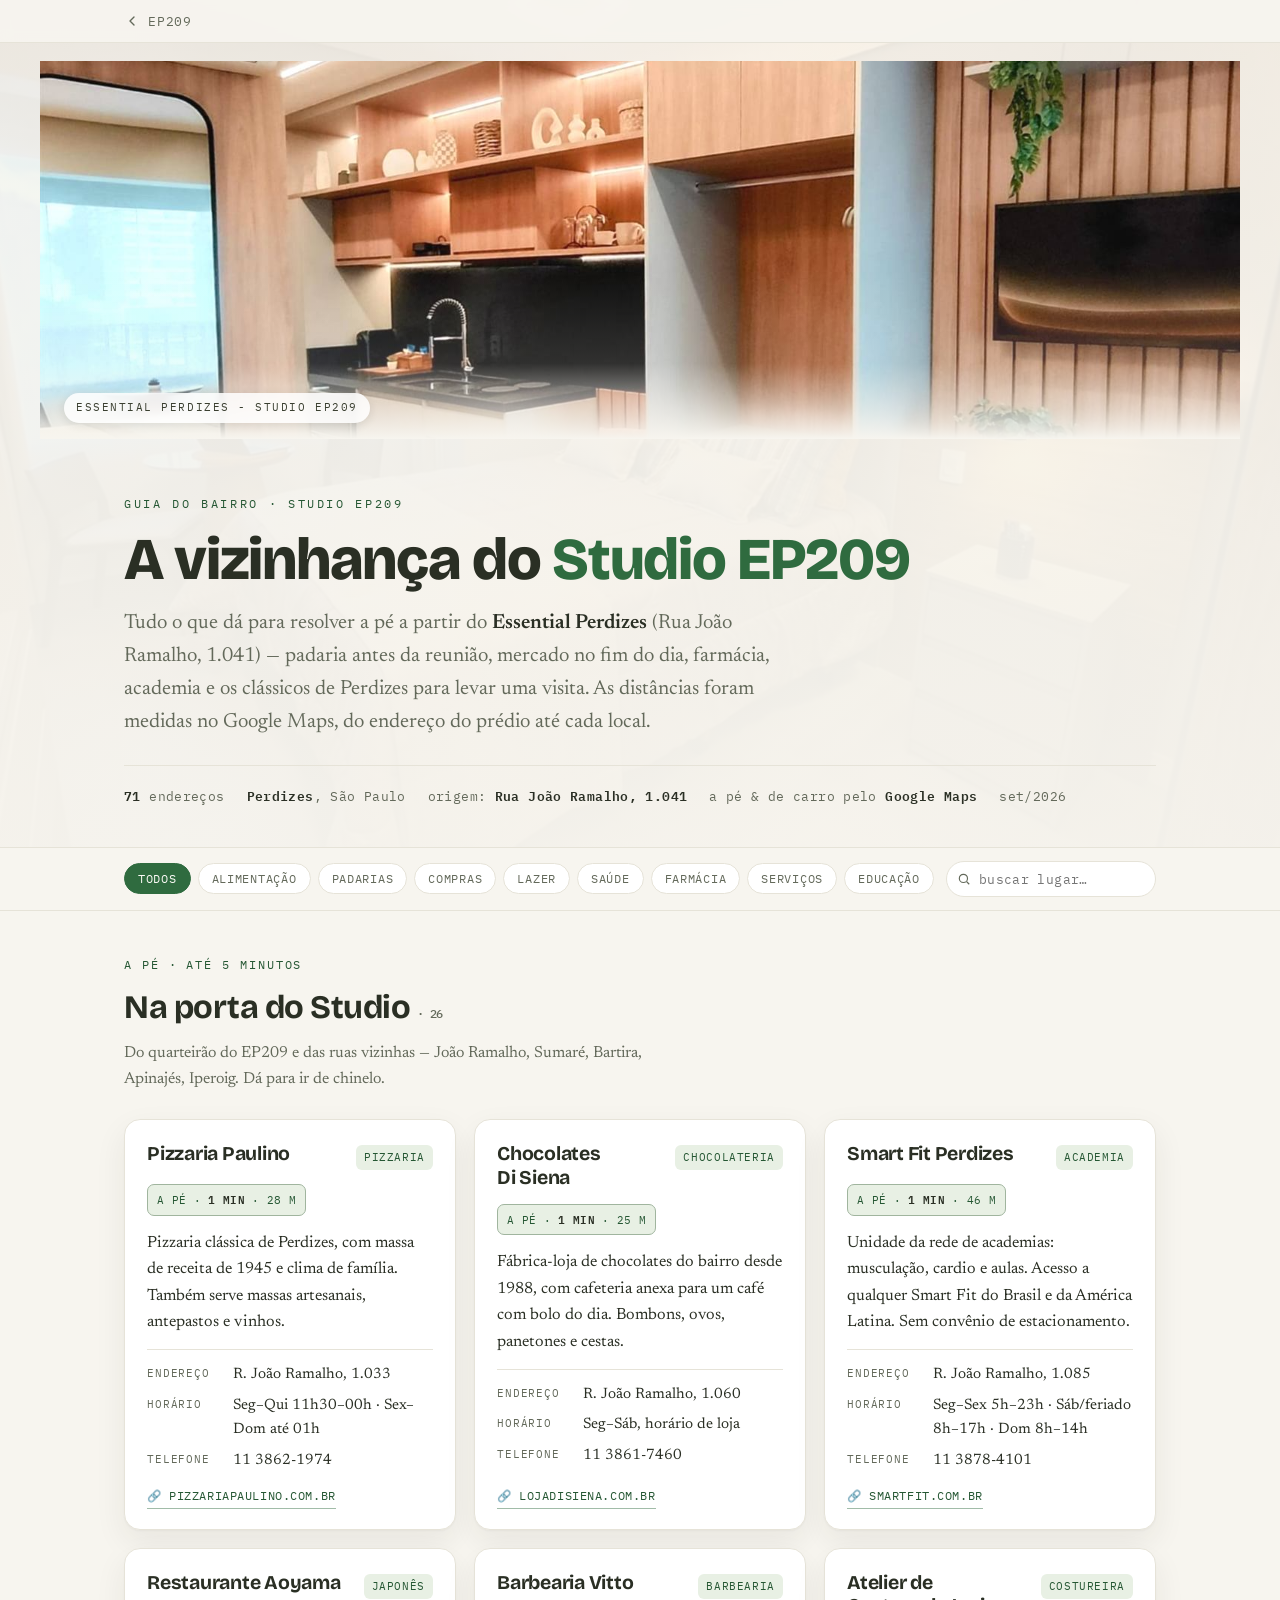
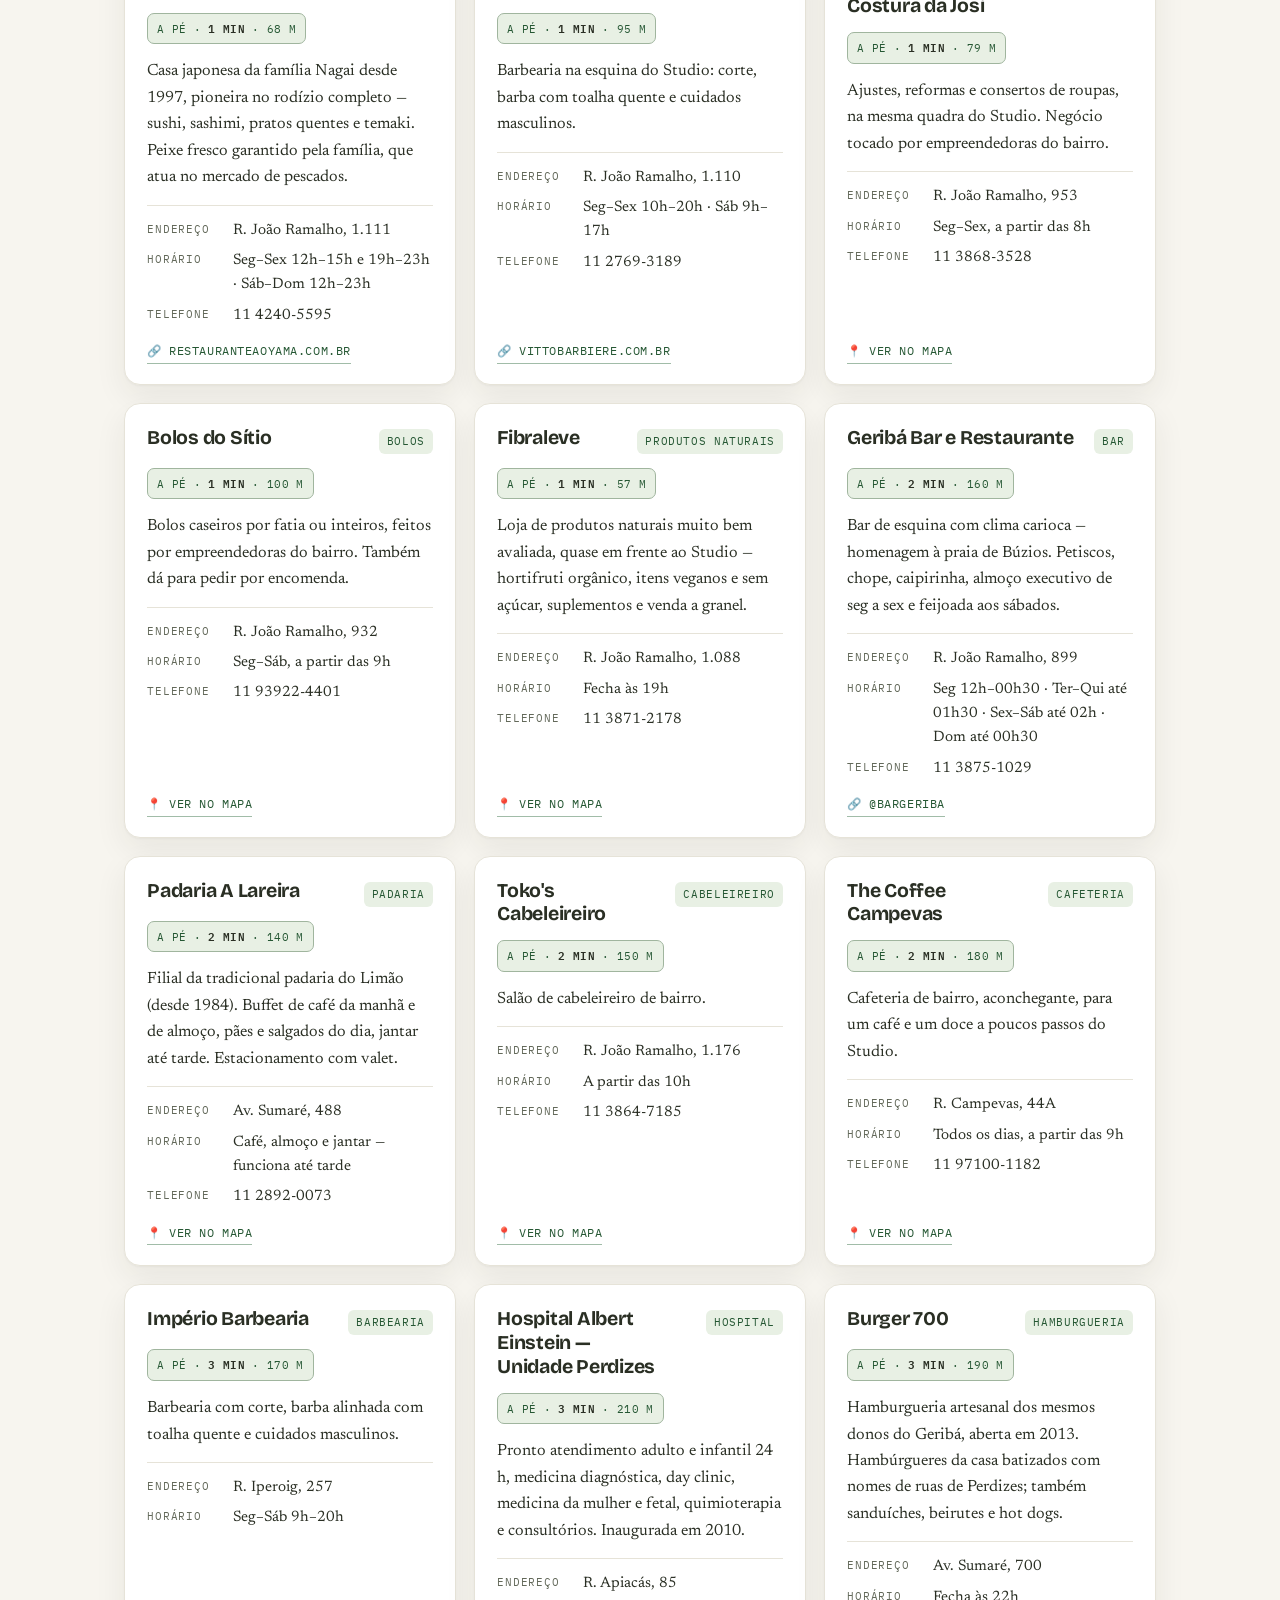
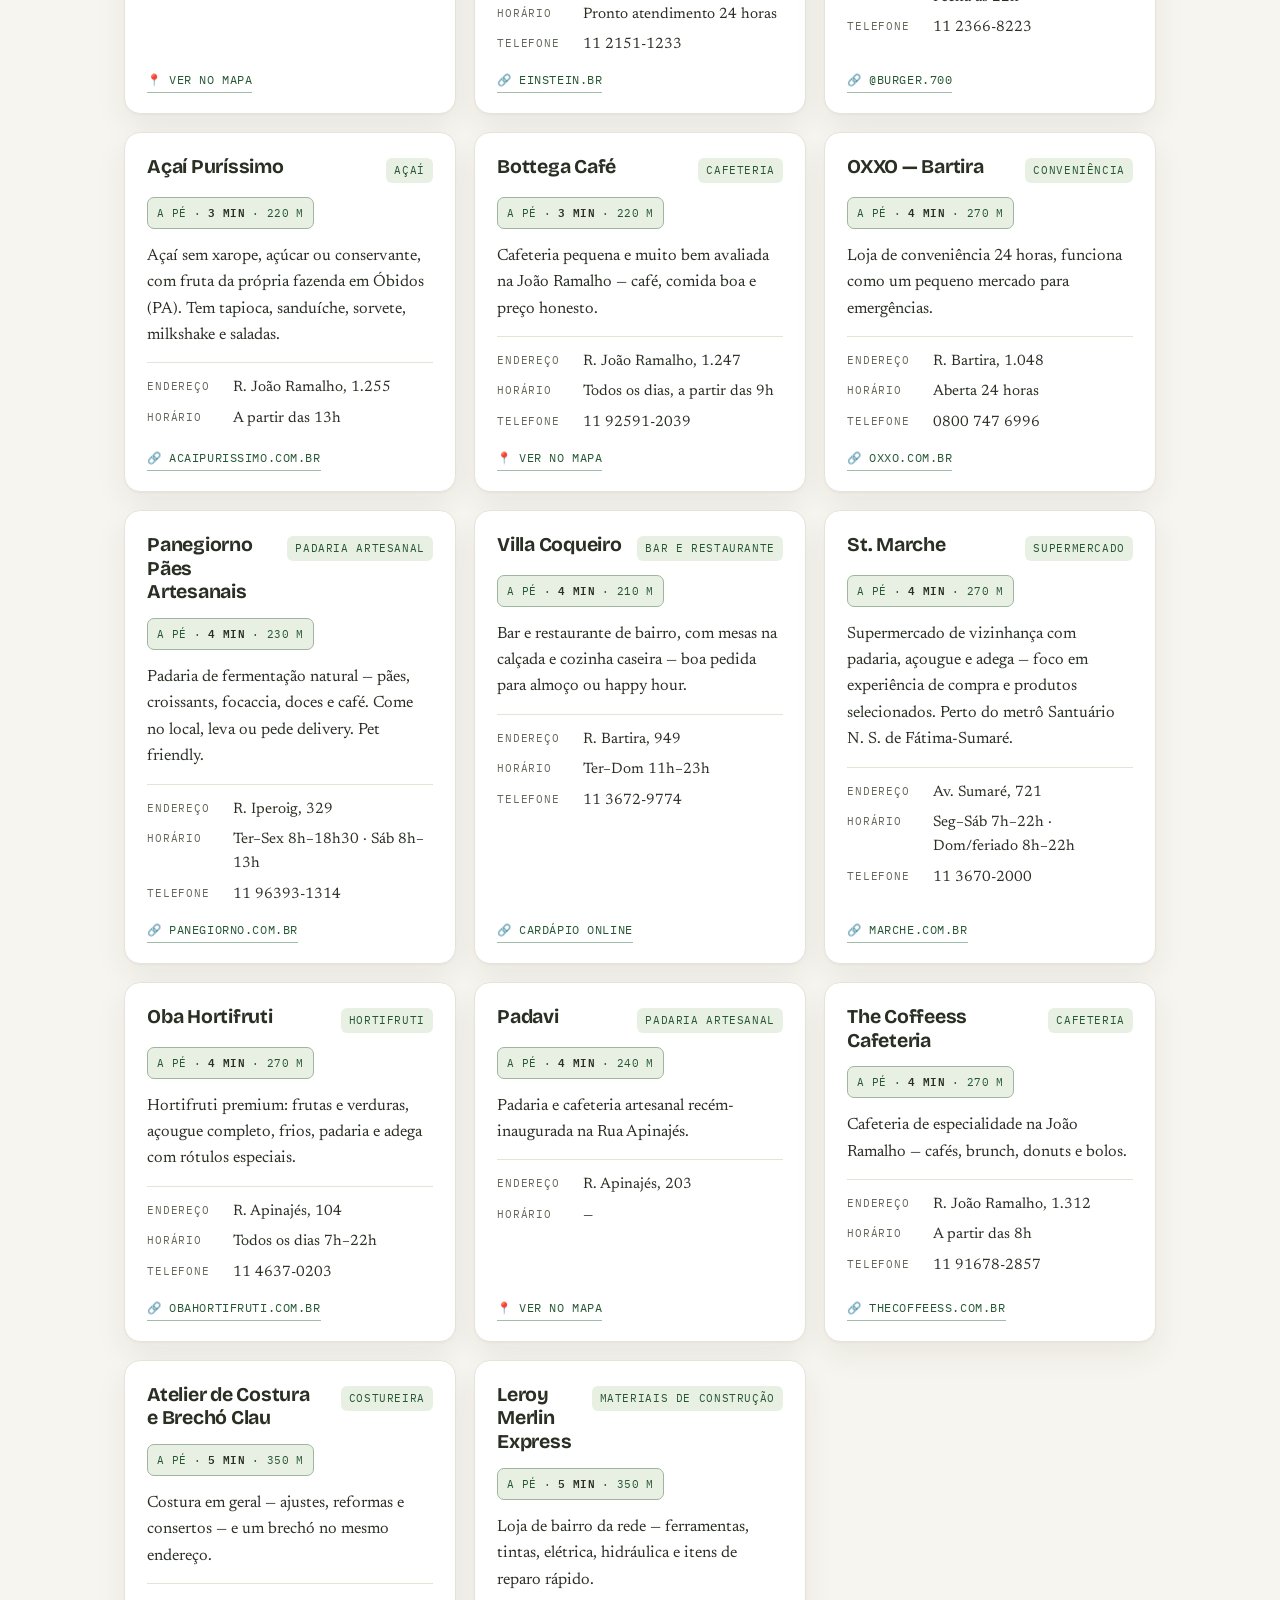
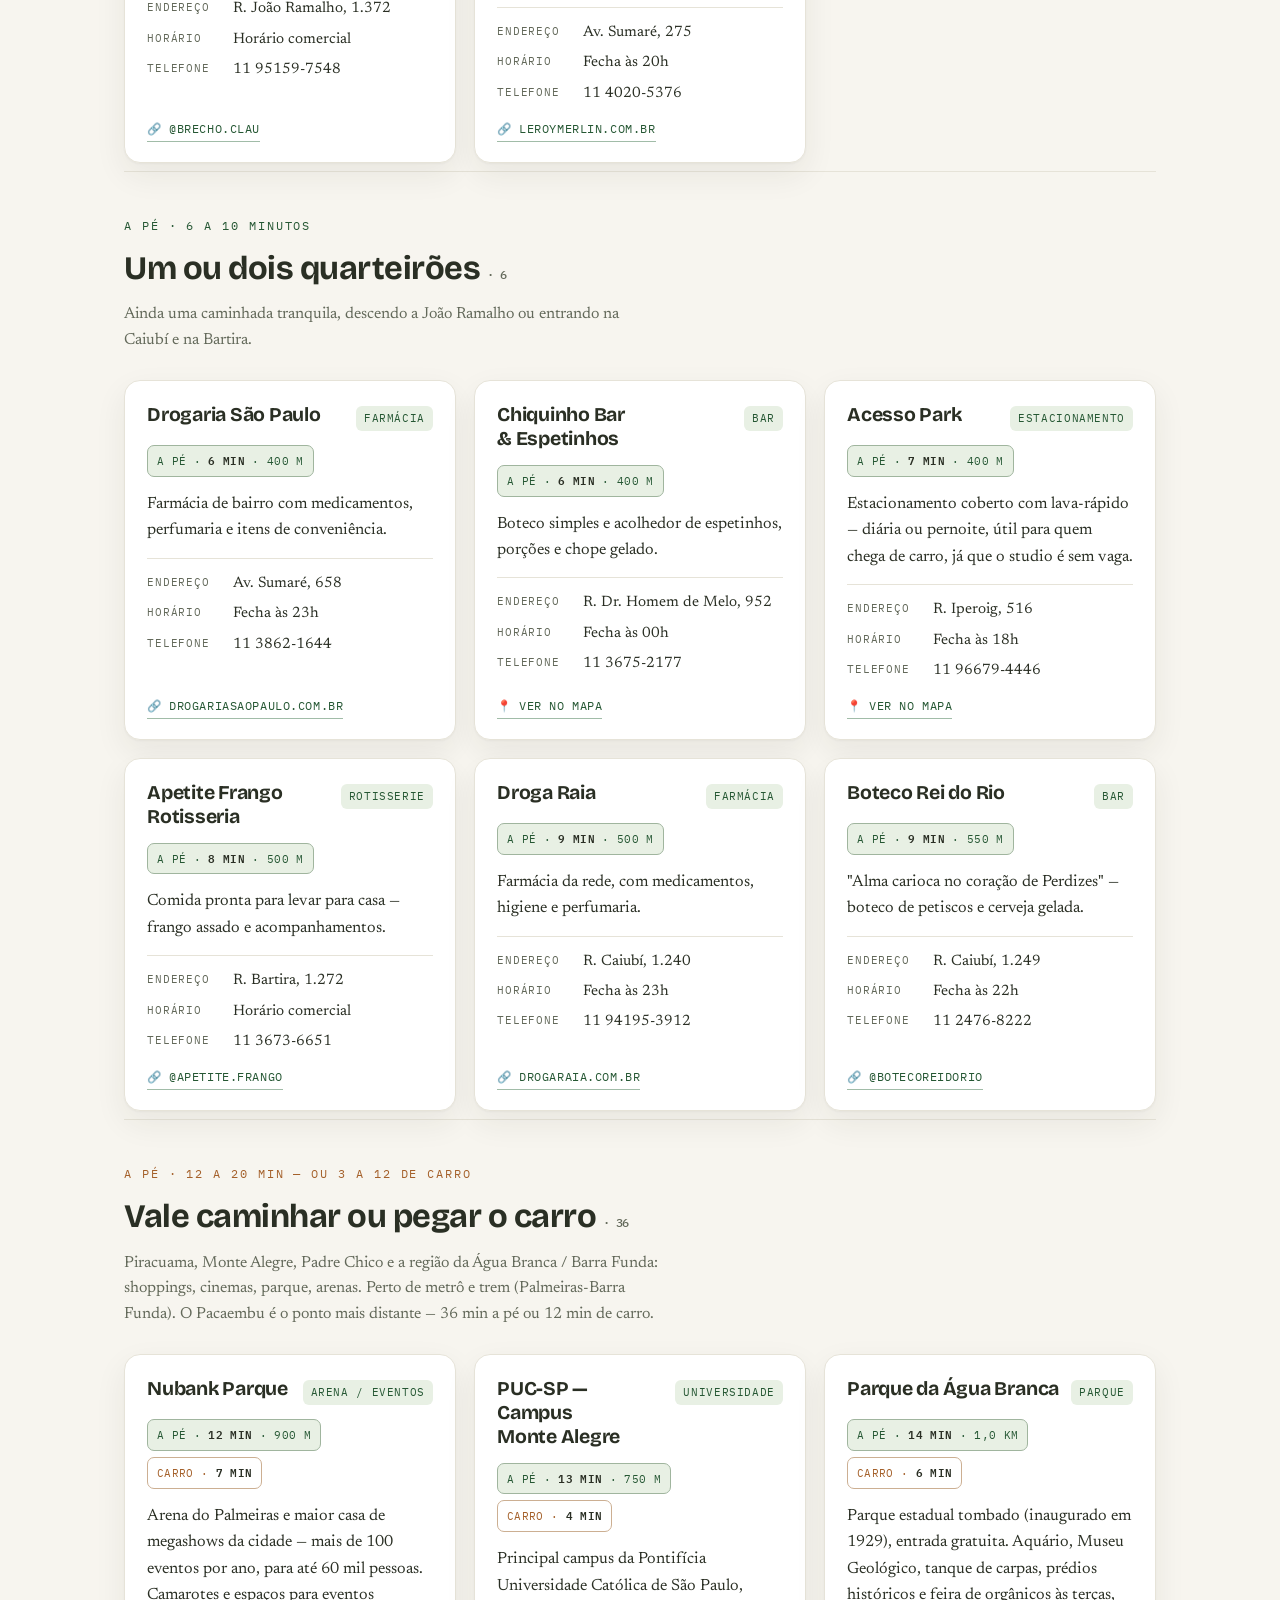
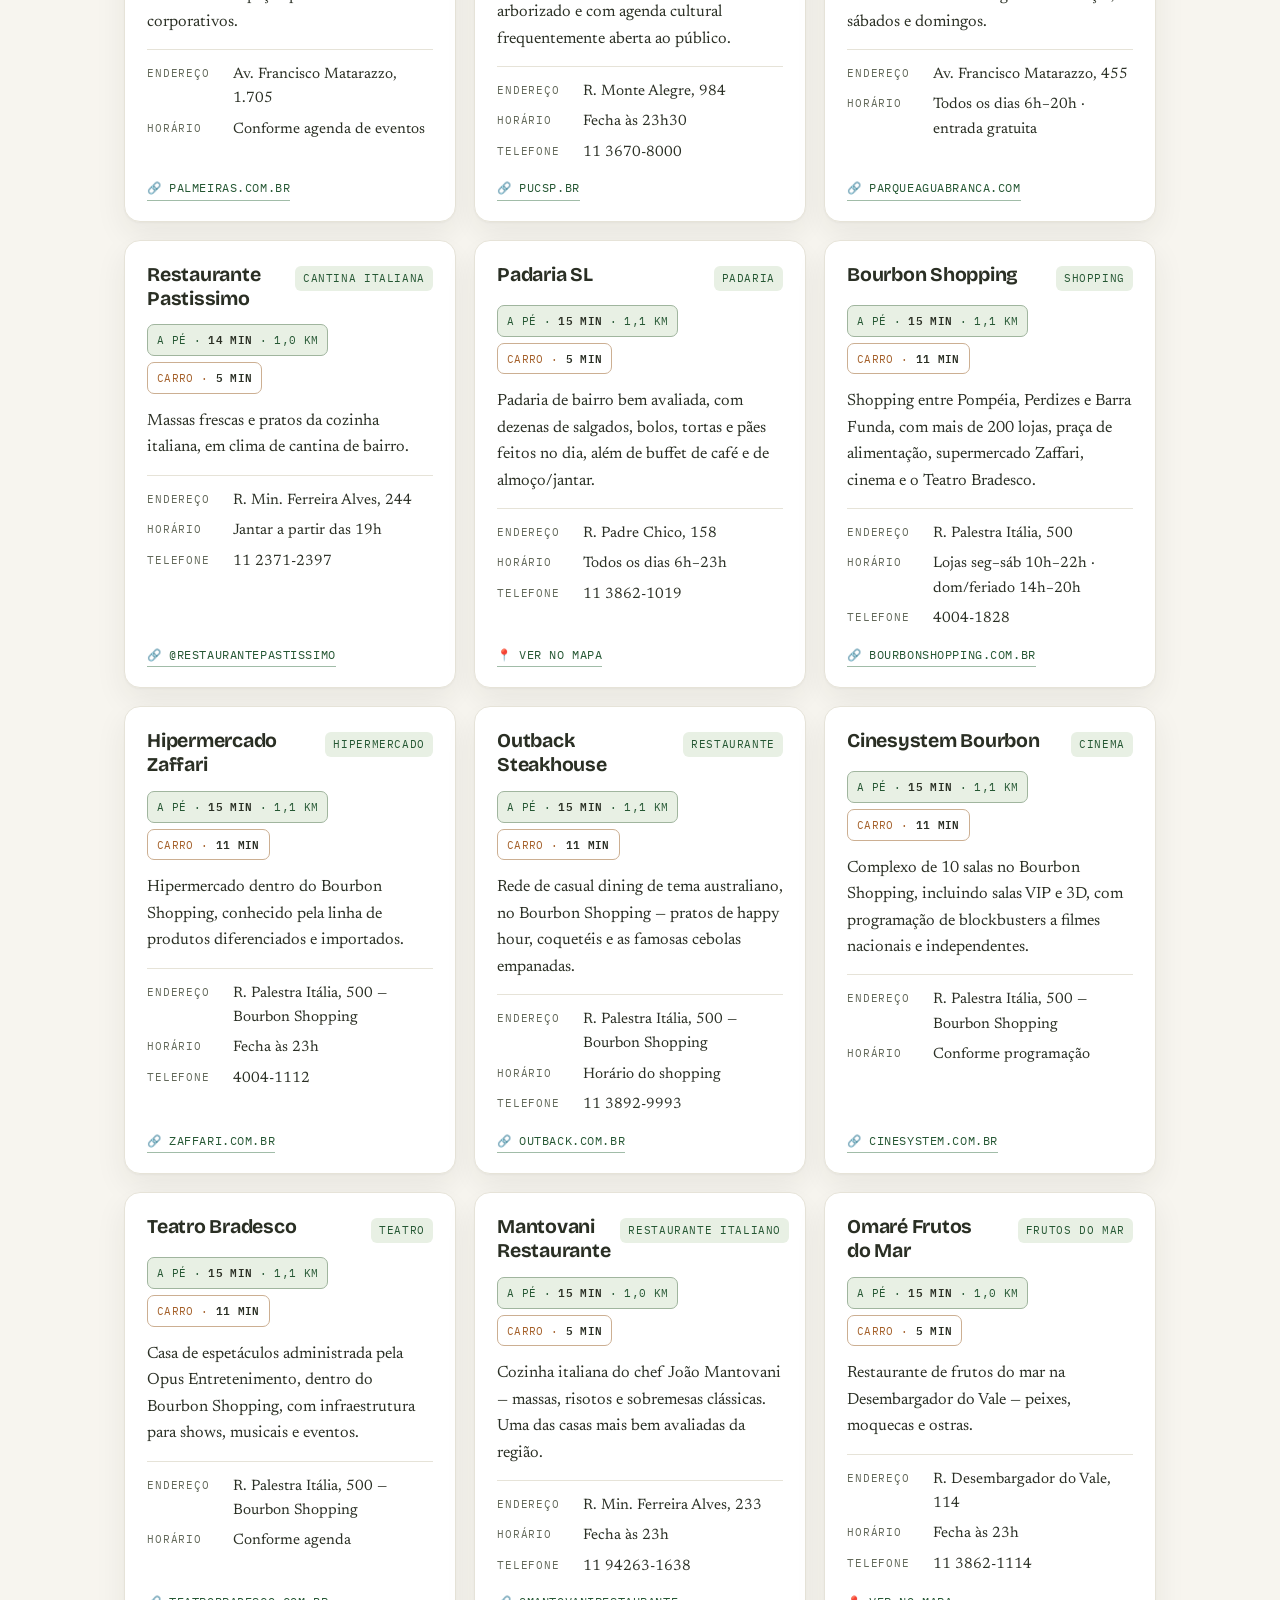
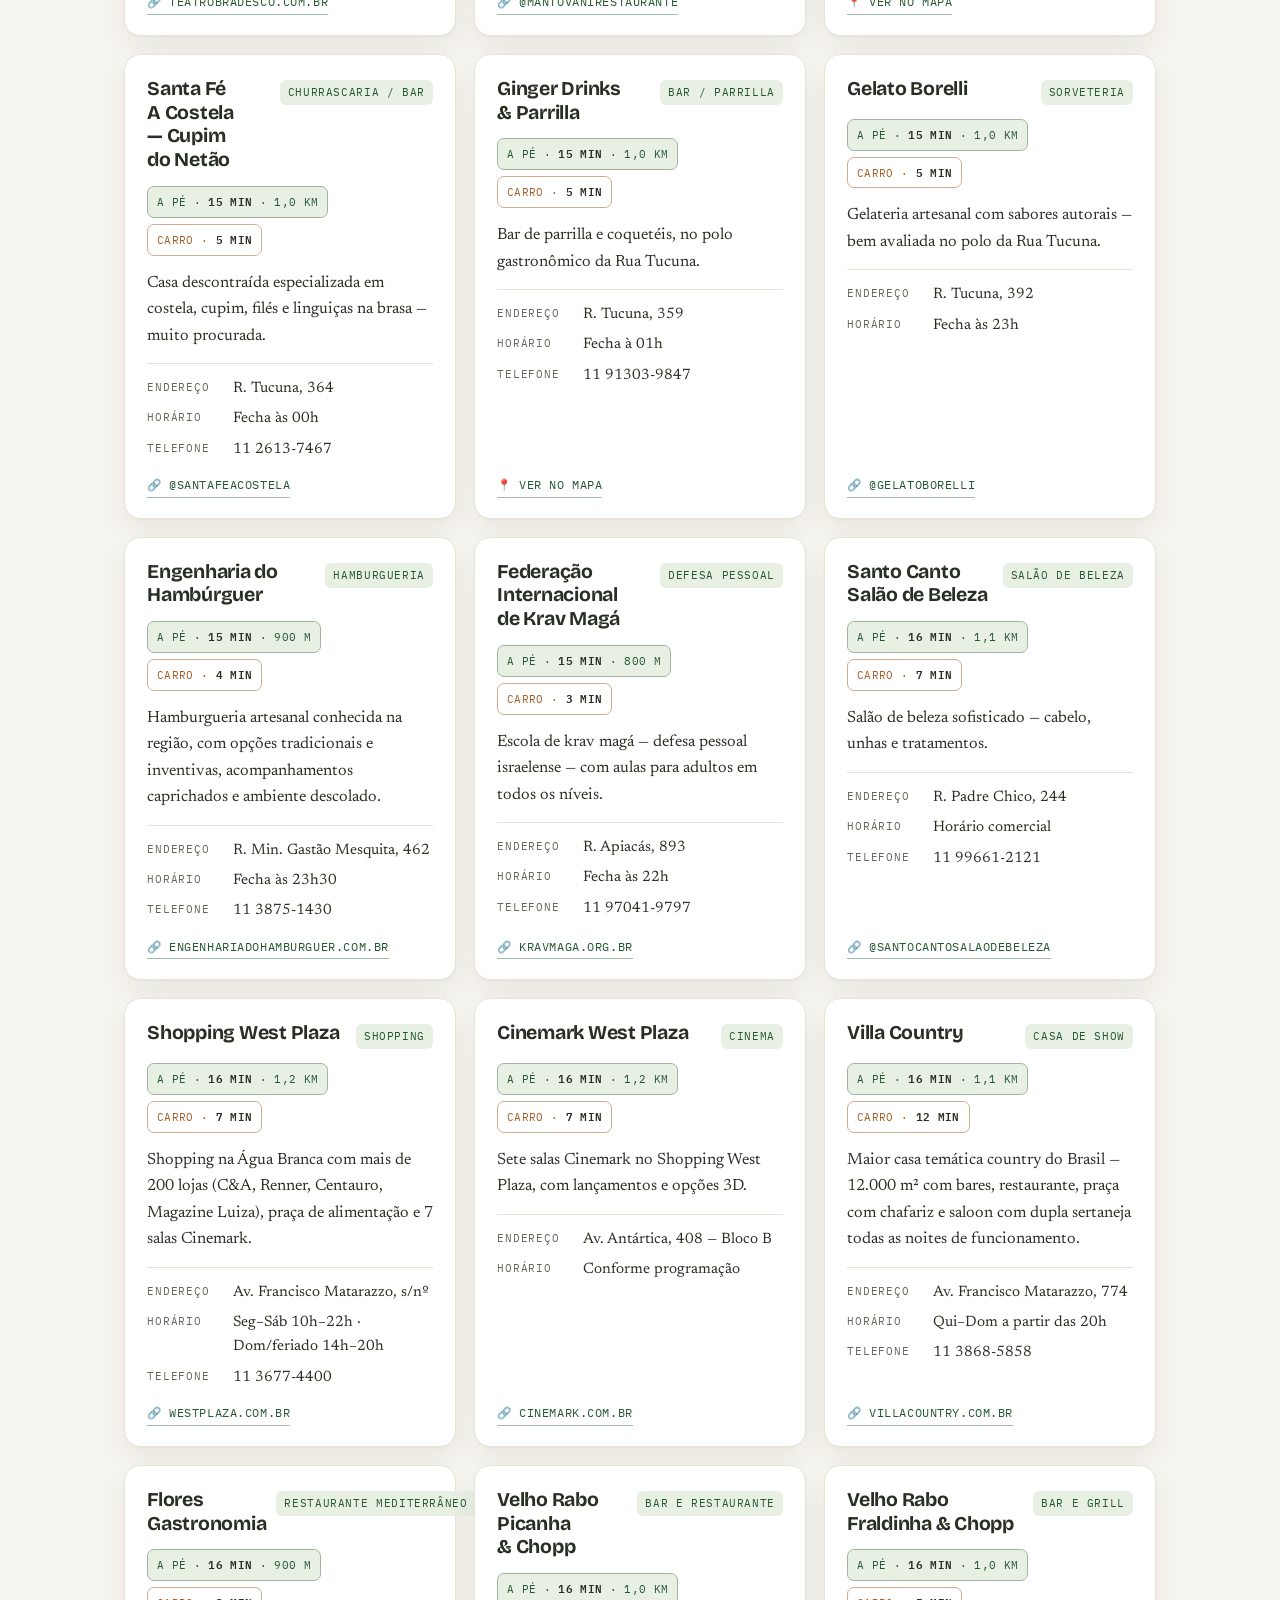
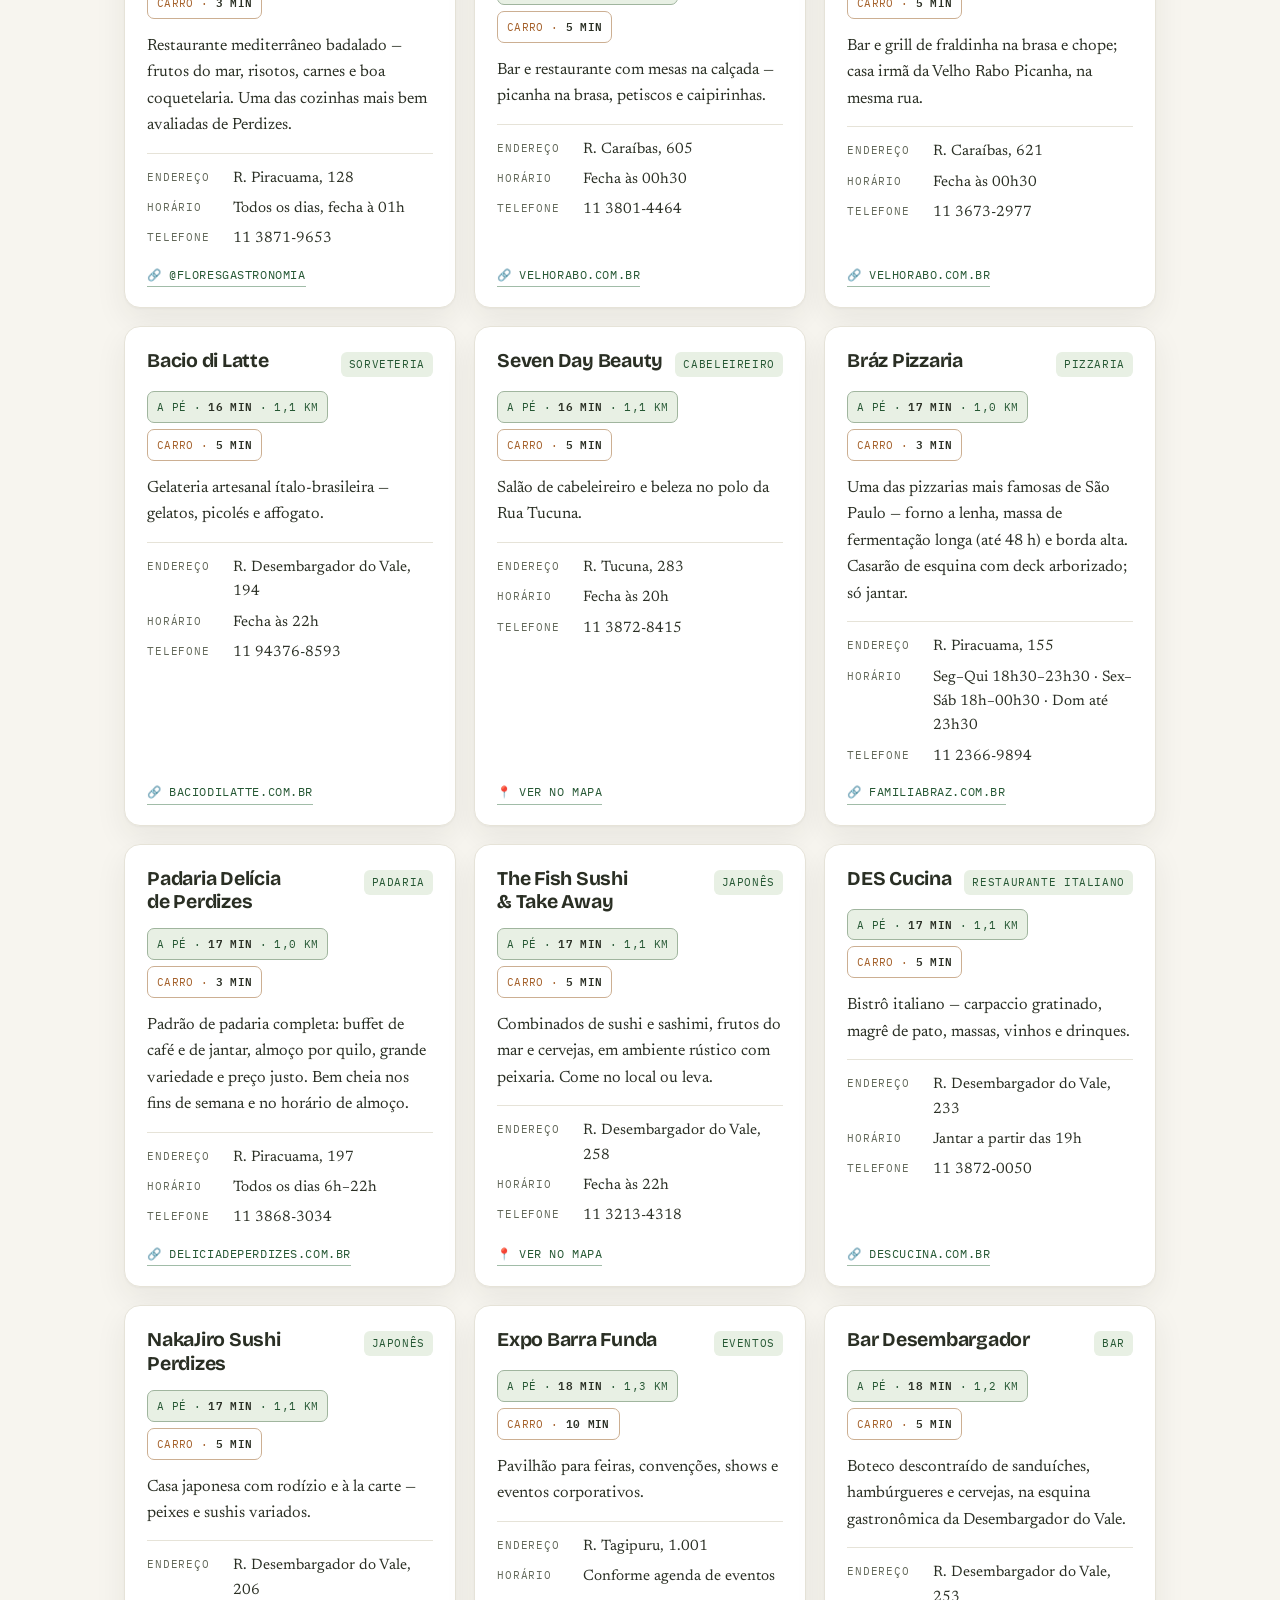
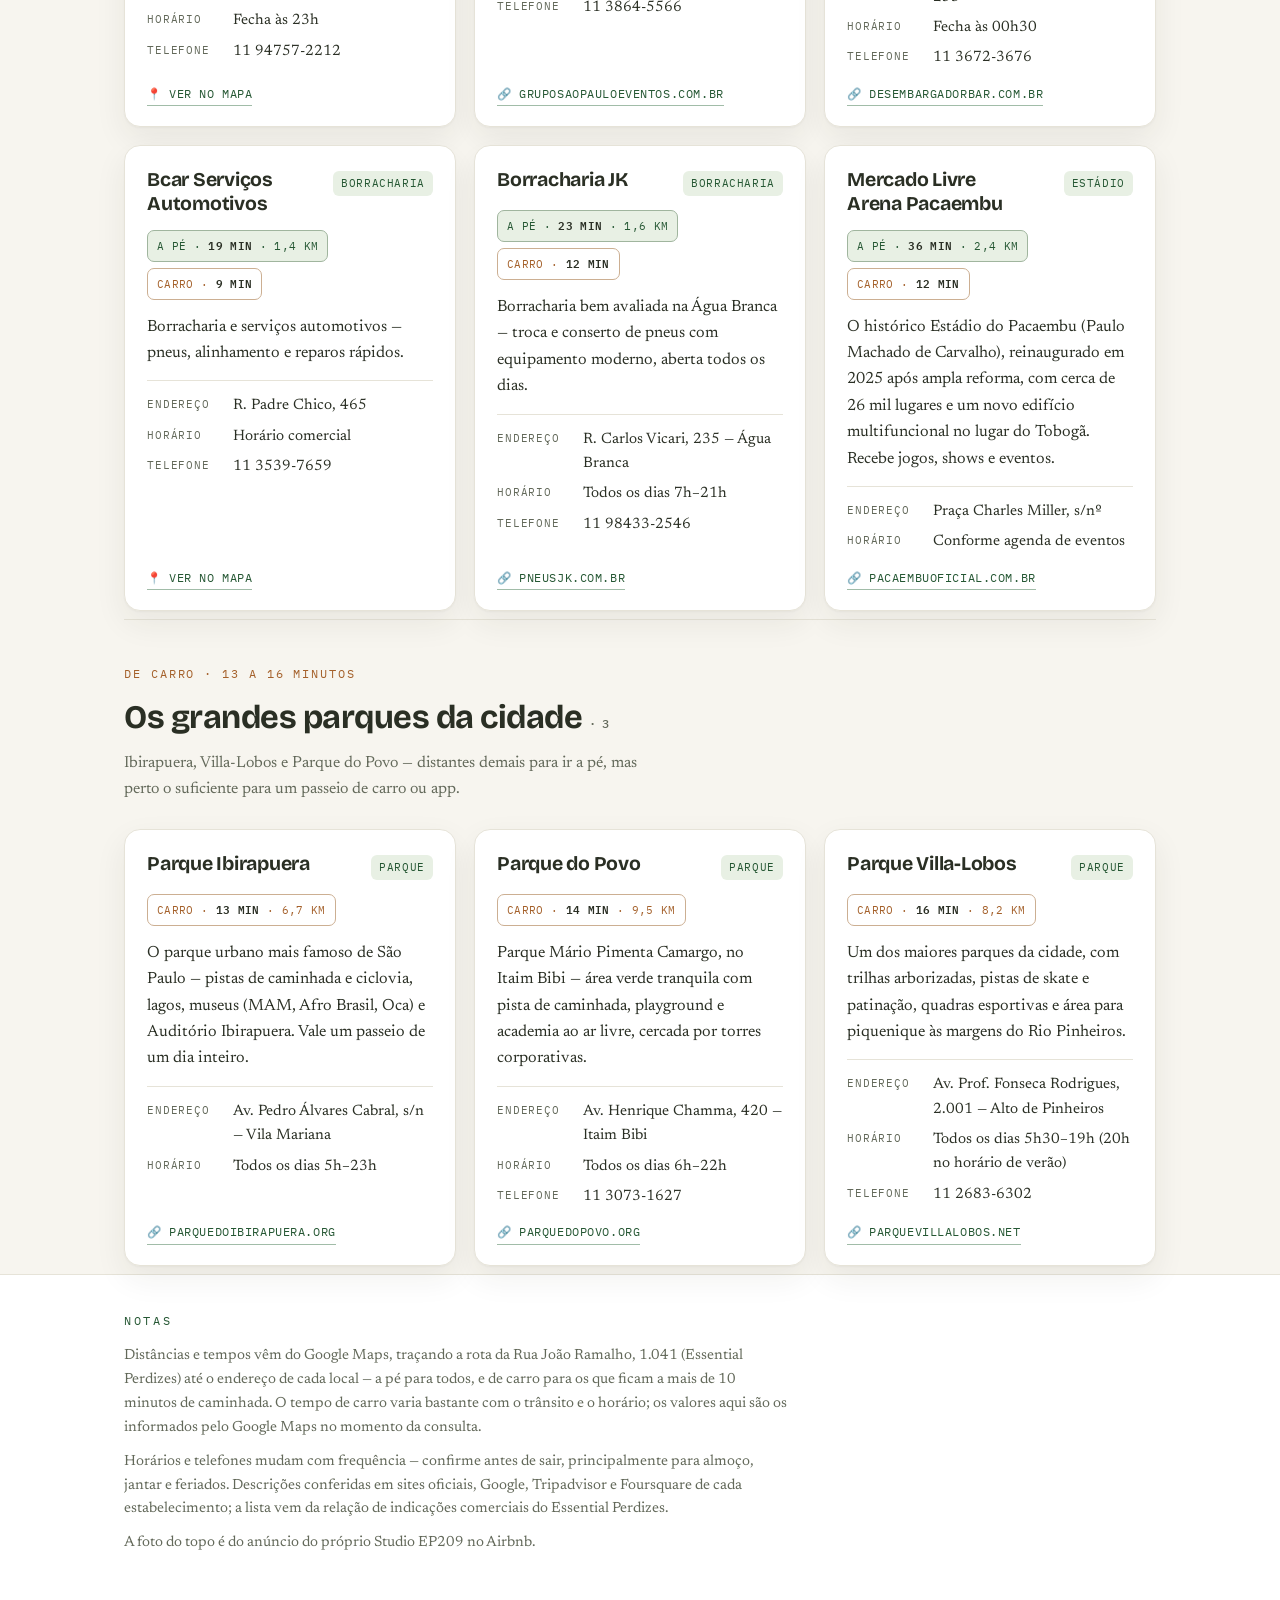
==== commit 97c33491: "Atualiza catálogo com novos parques, fotos da cama auxiliar e avaliações - Adiciona Parque Ibirapuer" ====
--- a/catalogo-vizinhanca-ep209.html
+++ b/catalogo-vizinhanca-ep209.html
@@ -275,7 +275,7 @@
     <h1>A vizinhança do <em>Studio EP209</em></h1>
     <p class="lede">Tudo o que dá para resolver a pé a partir do <strong>Essential Perdizes</strong> (Rua João Ramalho, 1.041) — padaria antes da reunião, mercado no fim do dia, farmácia, academia e os clássicos de Perdizes para levar uma visita. As distâncias foram medidas no Google Maps, do endereço do prédio até cada local.</p>
     <div class="runline">
-      <span><b>68</b> endereços</span>
+      <span><b>71</b> endereços</span>
       <span><b>Perdizes</b>, São&nbsp;Paulo</span>
       <span>origem: <b>Rua João Ramalho, 1.041</b></span>
       <span>a pé &amp; de carro pelo <b>Google Maps</b></span>
@@ -597,13 +597,27 @@
   {t:3,cat:"Serviços",name:"Borracharia JK",tipo:"Borracharia",walk:"23 min",dist:"1,6 km",car:"12 min",
    desc:"Borracharia bem avaliada na Água Branca — troca e conserto de pneus com equipamento moderno, aberta todos os dias.",
    addr:"R. Carlos Vicari, 235 — Água Branca",hours:"Todos os dias 7h–21h",tel:"11 98433-2546",
-   url:"https://pneusjk.com.br/",link:"pneusjk.com.br"}
+   url:"https://pneusjk.com.br/",link:"pneusjk.com.br"},
+
+  {t:4,cat:"Lazer",name:"Parque Ibirapuera",tipo:"Parque",walk:"",dist:"6,7 km",car:"13 min",
+   desc:"O parque urbano mais famoso de São Paulo — pistas de caminhada e ciclovia, lagos, museus (MAM, Afro Brasil, Oca) e Auditório Ibirapuera. Vale um passeio de um dia inteiro.",
+   addr:"Av. Pedro Álvares Cabral, s/n — Vila Mariana",hours:"Todos os dias 5h–23h",tel:"",
+   url:"https://www.parquedoibirapuera.org/",link:"parquedoibirapuera.org"},
+  {t:4,cat:"Lazer",name:"Parque Villa-Lobos",tipo:"Parque",walk:"",dist:"8,2 km",car:"16 min",
+   desc:"Um dos maiores parques da cidade, com trilhas arborizadas, pistas de skate e patinação, quadras esportivas e área para piquenique às margens do Rio Pinheiros.",
+   addr:"Av. Prof. Fonseca Rodrigues, 2.001 — Alto de Pinheiros",hours:"Todos os dias 5h30–19h (20h no horário de verão)",tel:"11 2683-6302",
+   url:"https://www.parquevillalobos.net/",link:"parquevillalobos.net"},
+  {t:4,cat:"Lazer",name:"Parque do Povo",tipo:"Parque",walk:"",dist:"9,5 km",car:"14 min",
+   desc:"Parque Mário Pimenta Camargo, no Itaim Bibi — área verde tranquila com pista de caminhada, playground e academia ao ar livre, cercada por torres corporativas.",
+   addr:"Av. Henrique Chamma, 420 — Itaim Bibi",hours:"Todos os dias 6h–22h",tel:"11 3073-1627",
+   url:"https://www.parquedopovo.org/",link:"parquedopovo.org"}
 ];
 
 const TIERS = {
   1:{label:"A pé · até 5 minutos",title:"Na porta do Studio",note:"Do quarteirão do EP209 e das ruas vizinhas — João Ramalho, Sumaré, Bartira, Apinajés, Iperoig. Dá para ir de chinelo."},
   2:{label:"A pé · 6 a 10 minutos",title:"Um ou dois quarteirões",note:"Ainda uma caminhada tranquila, descendo a João Ramalho ou entrando na Caiubí e na Bartira."},
-  3:{label:"A pé · 12 a 20 min — ou 3 a 12 de carro",title:"Vale caminhar ou pegar o carro",note:"Piracuama, Monte Alegre, Padre Chico e a região da Água Branca / Barra Funda: shoppings, cinemas, parque, arenas. Perto de metrô e trem (Palmeiras-Barra Funda). O Pacaembu é o ponto mais distante — 36 min a pé ou 12 min de carro."}
+  3:{label:"A pé · 12 a 20 min — ou 3 a 12 de carro",title:"Vale caminhar ou pegar o carro",note:"Piracuama, Monte Alegre, Padre Chico e a região da Água Branca / Barra Funda: shoppings, cinemas, parque, arenas. Perto de metrô e trem (Palmeiras-Barra Funda). O Pacaembu é o ponto mais distante — 36 min a pé ou 12 min de carro."},
+  4:{label:"De carro · 13 a 16 minutos",title:"Os grandes parques da cidade",note:"Ibirapuera, Villa-Lobos e Parque do Povo — distantes demais para ir a pé, mas perto o suficiente para um passeio de carro ou app."}
 };
 
 const app = document.getElementById("app");
@@ -611,12 +625,12 @@
 let activeCat = "all";
 let query = "";
 
-const walkMin = p => parseInt(p.walk,10) || 0;
+const walkMin = p => parseInt(p.walk,10) || parseInt(p.car,10) || 0;
 
 function render(){
   app.innerHTML = "";
   let total = 0;
-  for(const t of [1,2,3]){
+  for(const t of [1,2,3,4]){
     const items = PLACES.filter(p=>p.t===t)
       .filter(p=>activeCat==="all"||p.cat===activeCat)
       .filter(p=>!query || (p.name+" "+p.tipo+" "+p.cat+" "+p.addr).toLowerCase().includes(query))
@@ -624,7 +638,7 @@
     if(!items.length) continue;
     total += items.length;
     const sec = document.createElement("section");
-    sec.className = "tier"+(t===3?" tier--far":"");
+    sec.className = "tier"+(t>=3?" tier--far":"");
     const meta = TIERS[t];
     sec.innerHTML = `
       <p class="tier__label">${meta.label}</p>
@@ -641,8 +655,13 @@
 function card(p){
   const el = document.createElement("article");
   el.className = "place";
-  const meta = [`<span class="m m--walk">a pé · <b>${p.walk}</b> · ${p.dist}</span>`];
-  if(p.car) meta.push(`<span class="m m--car">carro · <b>${p.car}</b></span>`);
+  const meta = [];
+  if(p.walk){
+    meta.push(`<span class="m m--walk">a pé · <b>${p.walk}</b> · ${p.dist}</span>`);
+    if(p.car) meta.push(`<span class="m m--car">carro · <b>${p.car}</b></span>`);
+  } else if(p.car){
+    meta.push(`<span class="m m--car">carro · <b>${p.car}</b> · ${p.dist}</span>`);
+  }
   const facts = [`<div><dt>Endereço</dt><dd>${p.addr}</dd></div>`];
   if(p.hours) facts.push(`<div><dt>Horário</dt><dd>${p.hours}</dd></div>`);
   if(p.tel) facts.push(`<div><dt>Telefone</dt><dd>${p.tel}</dd></div>`);
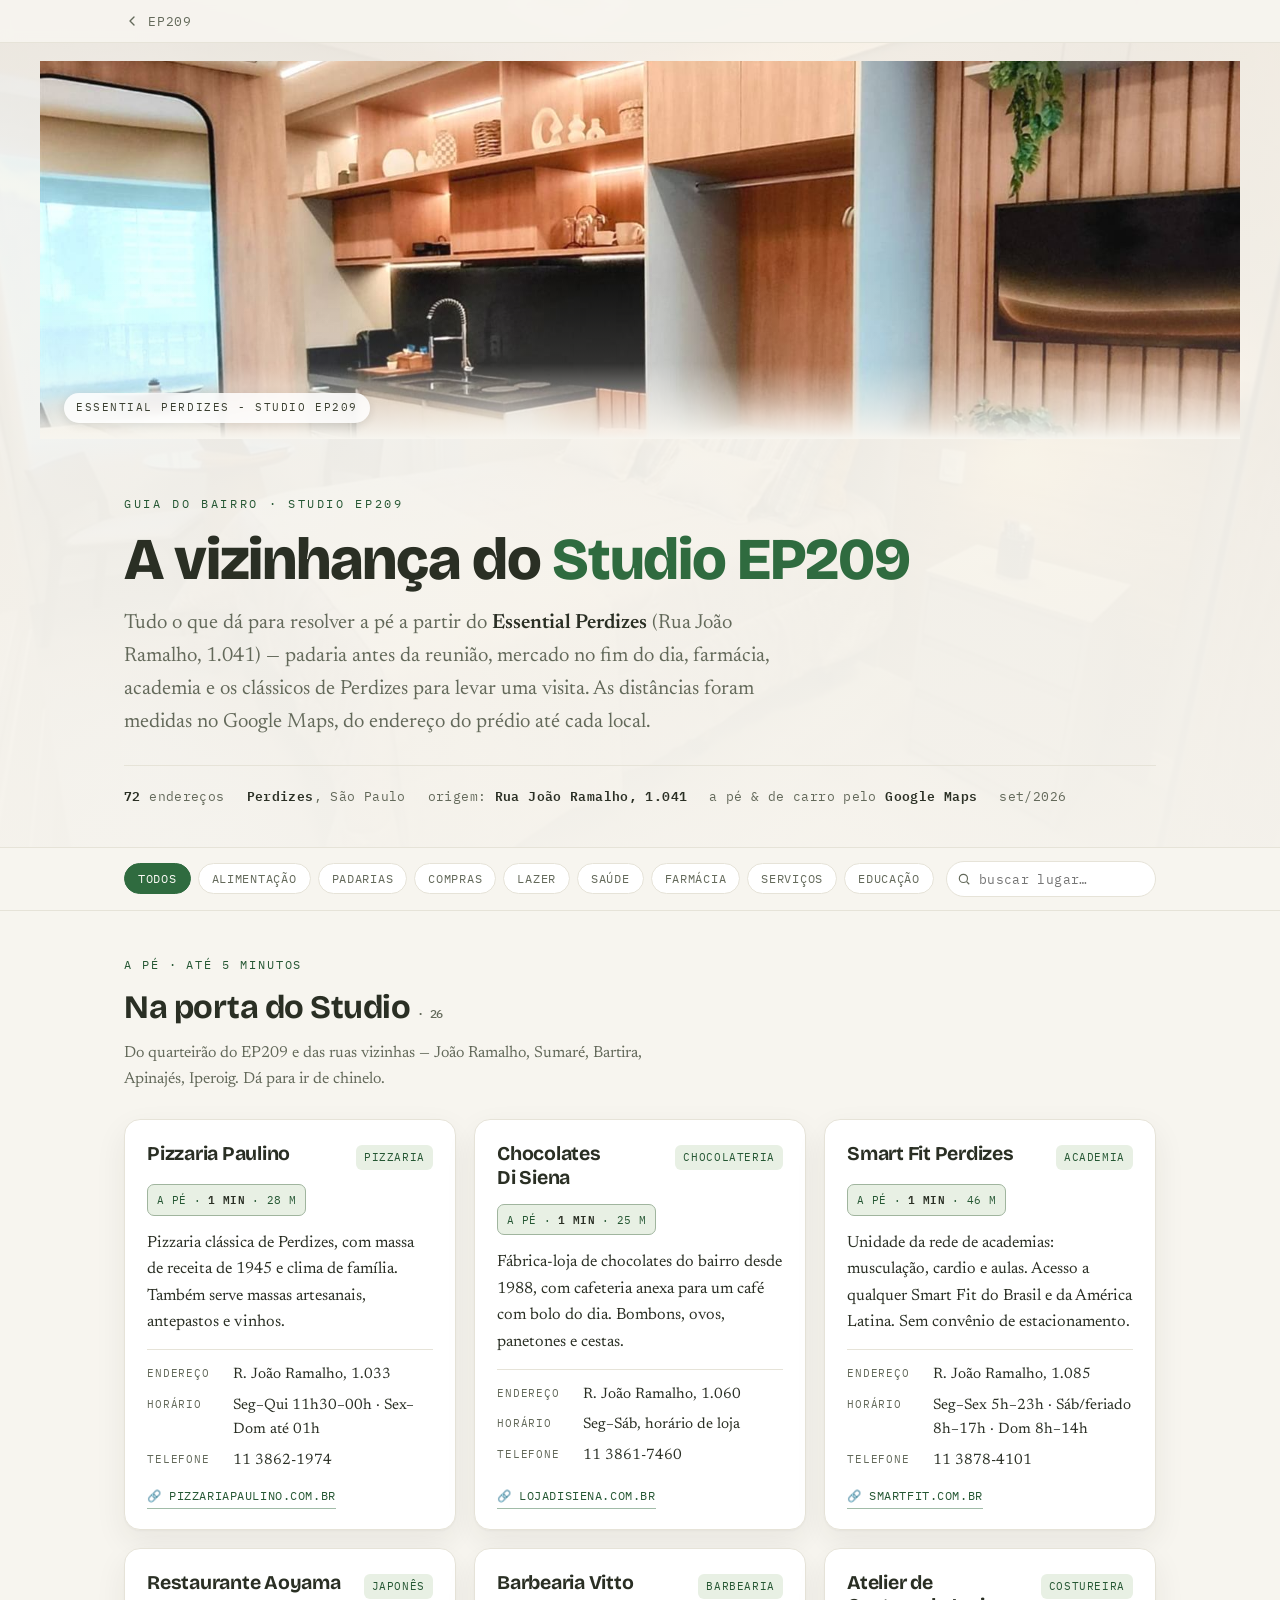
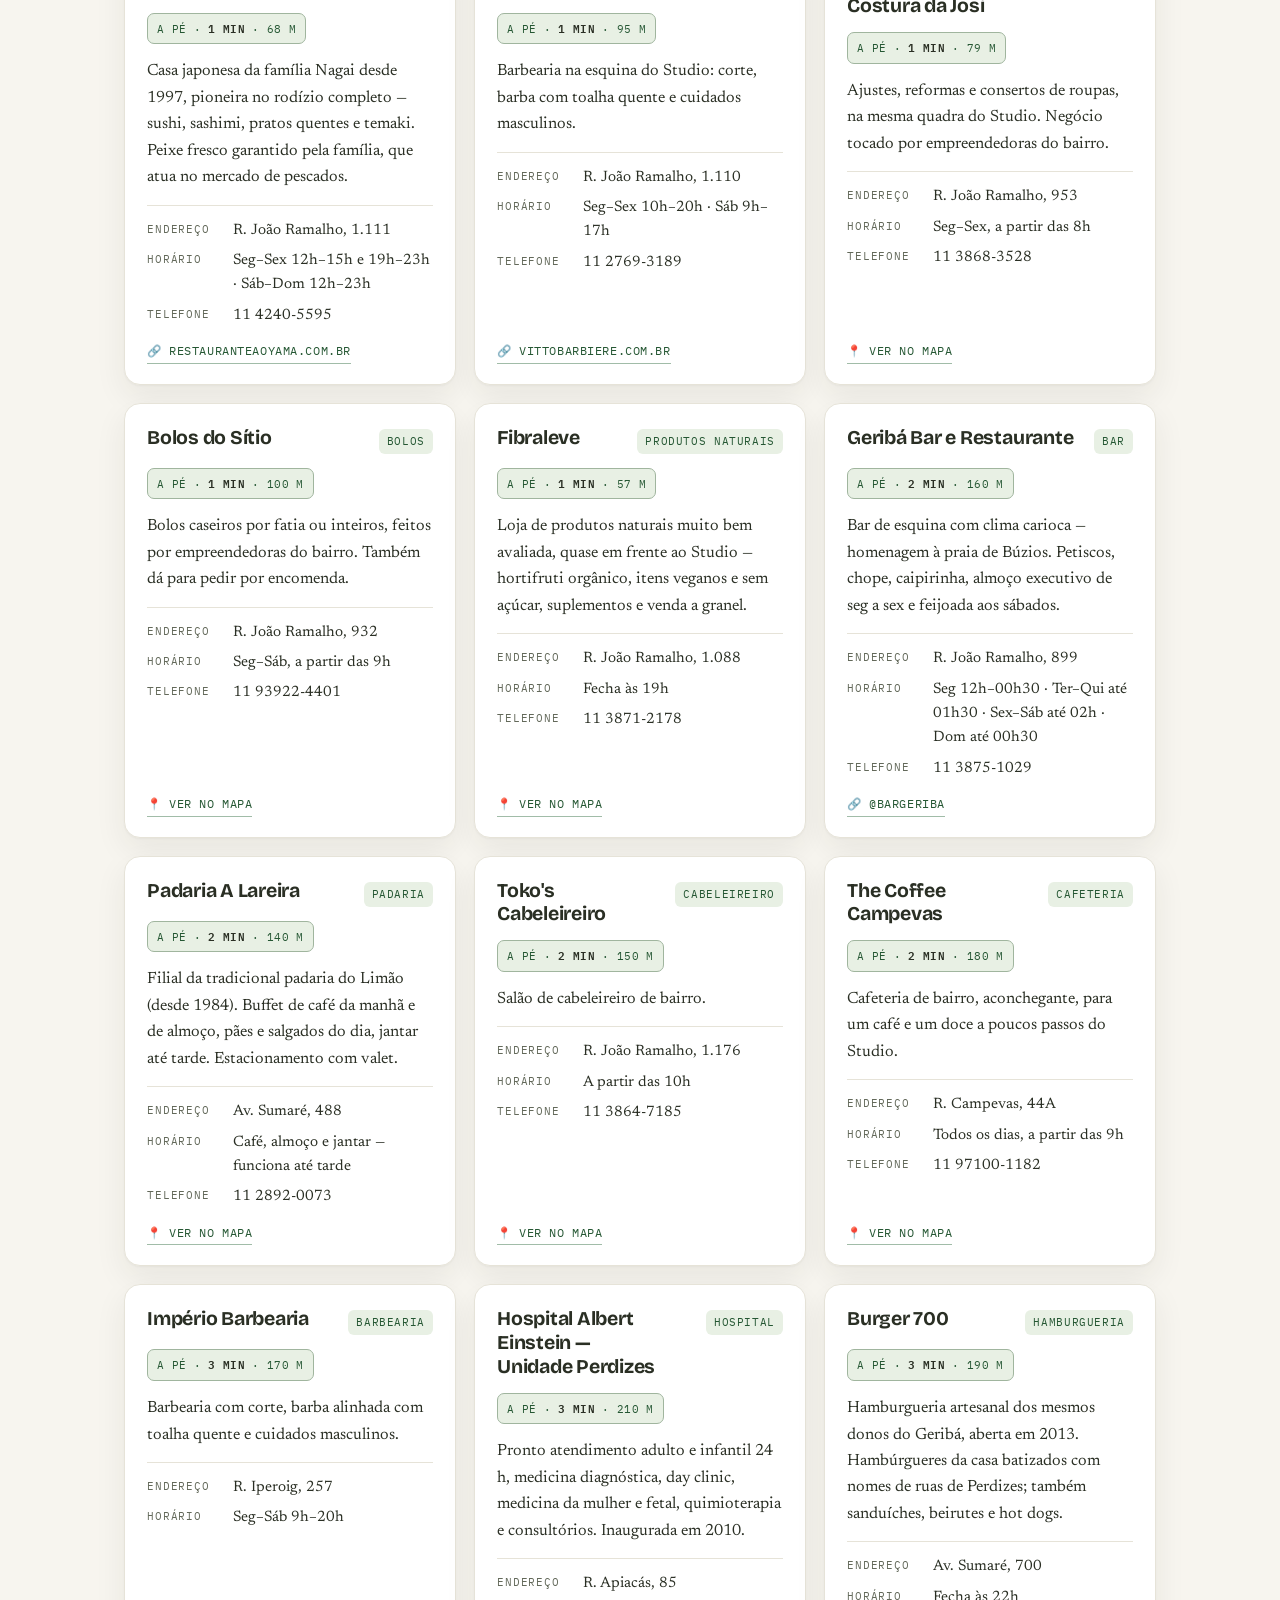
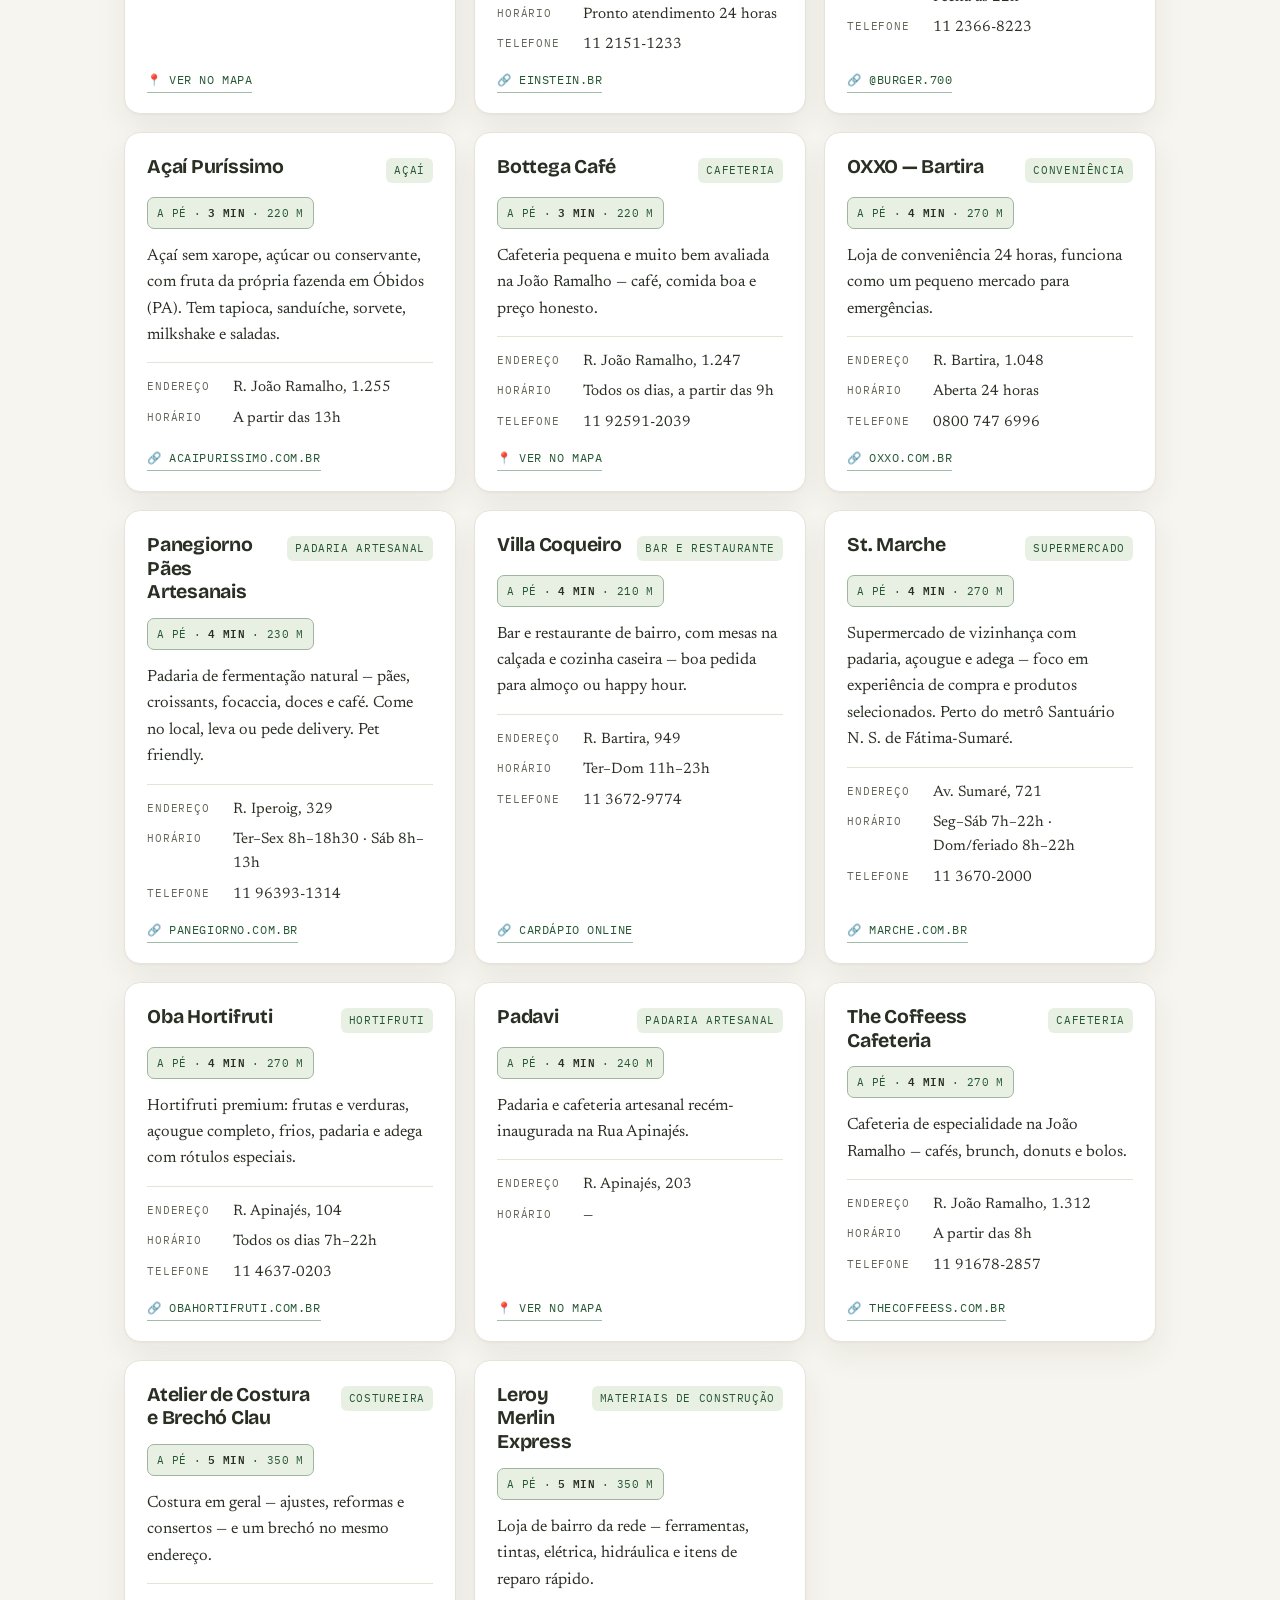
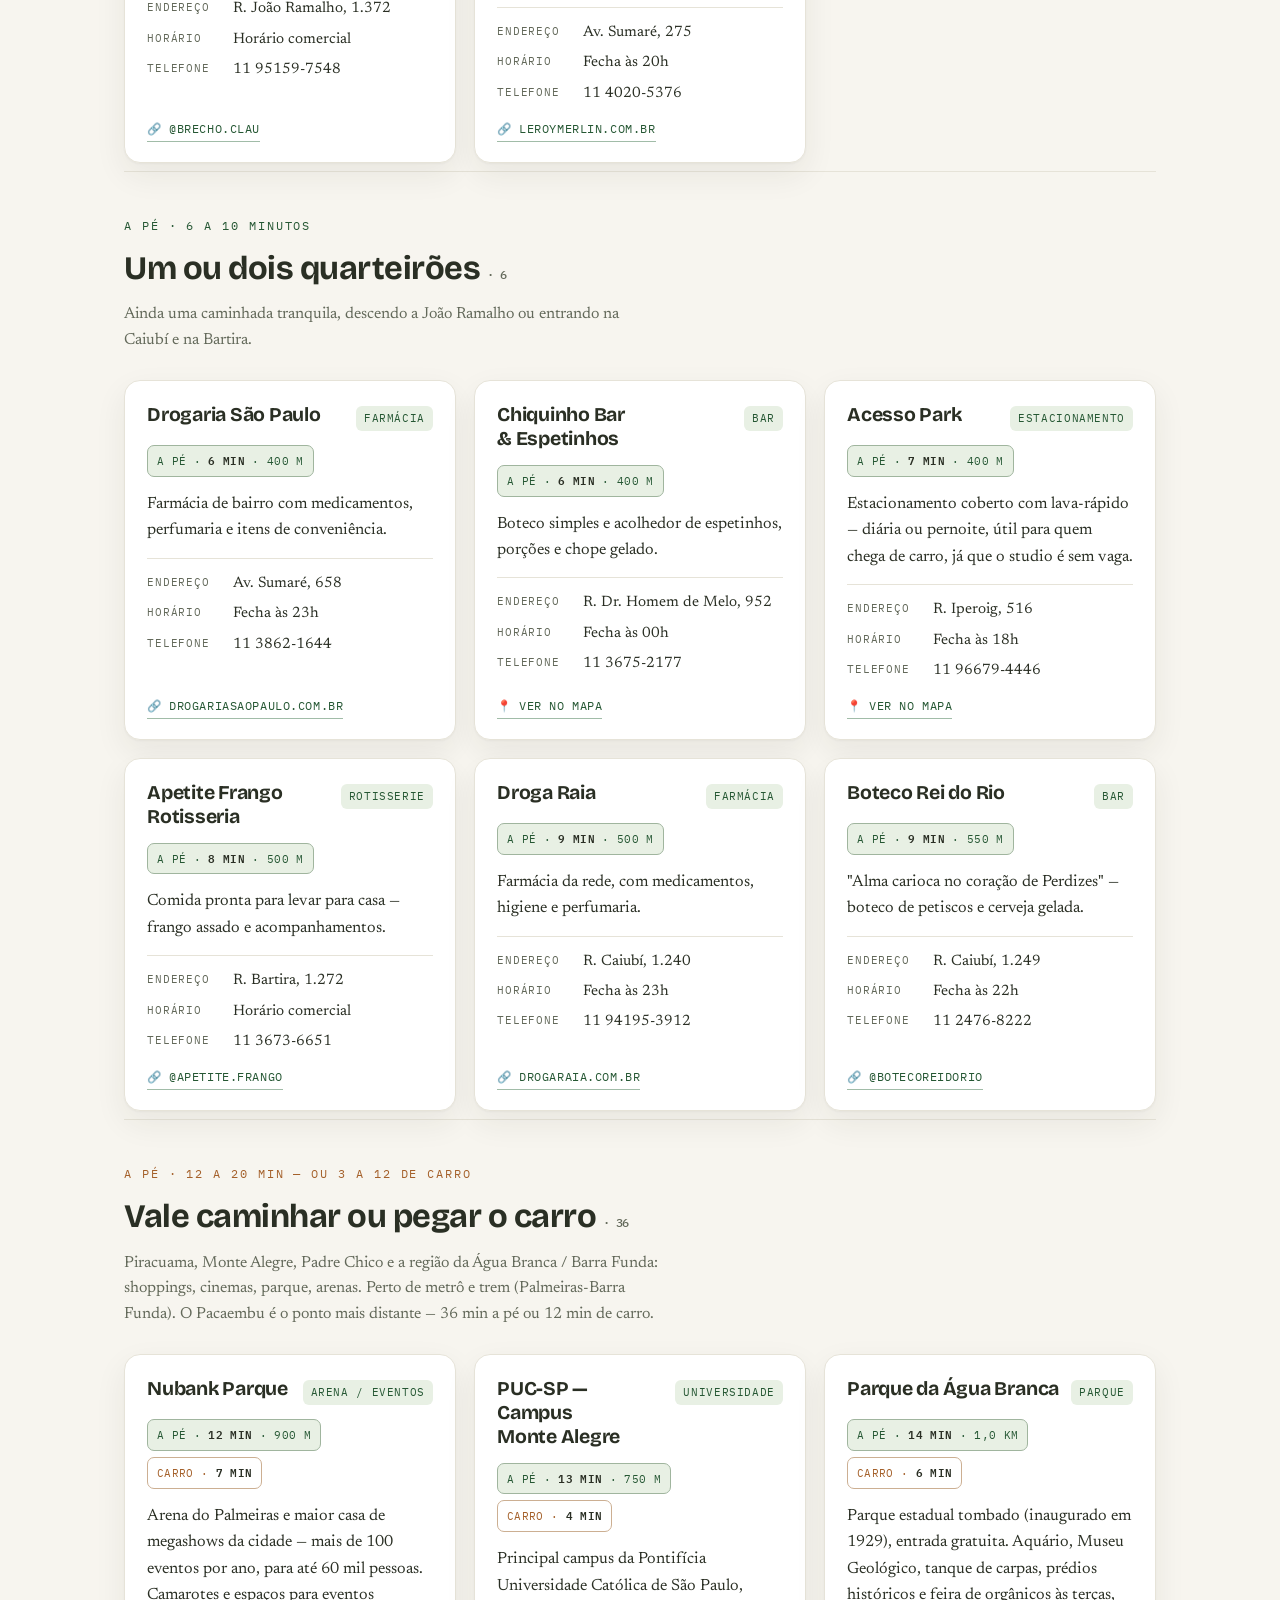
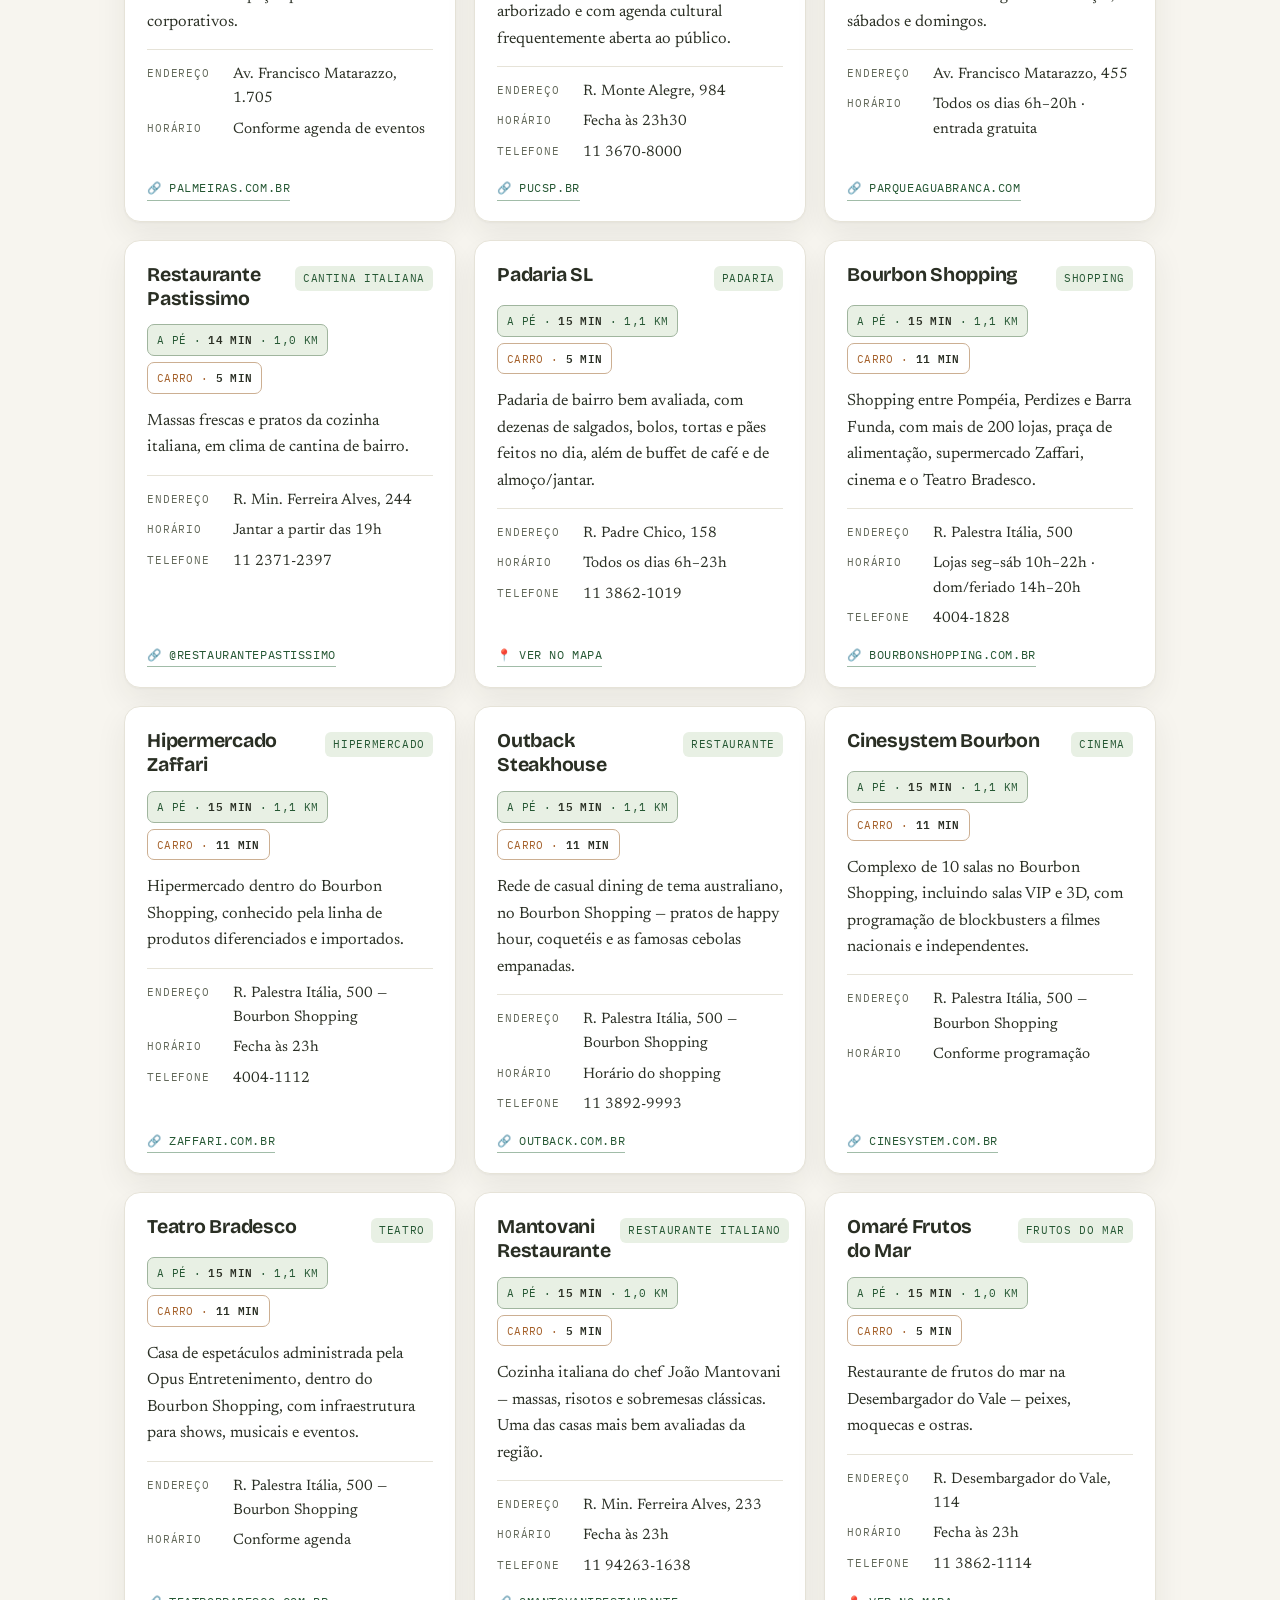
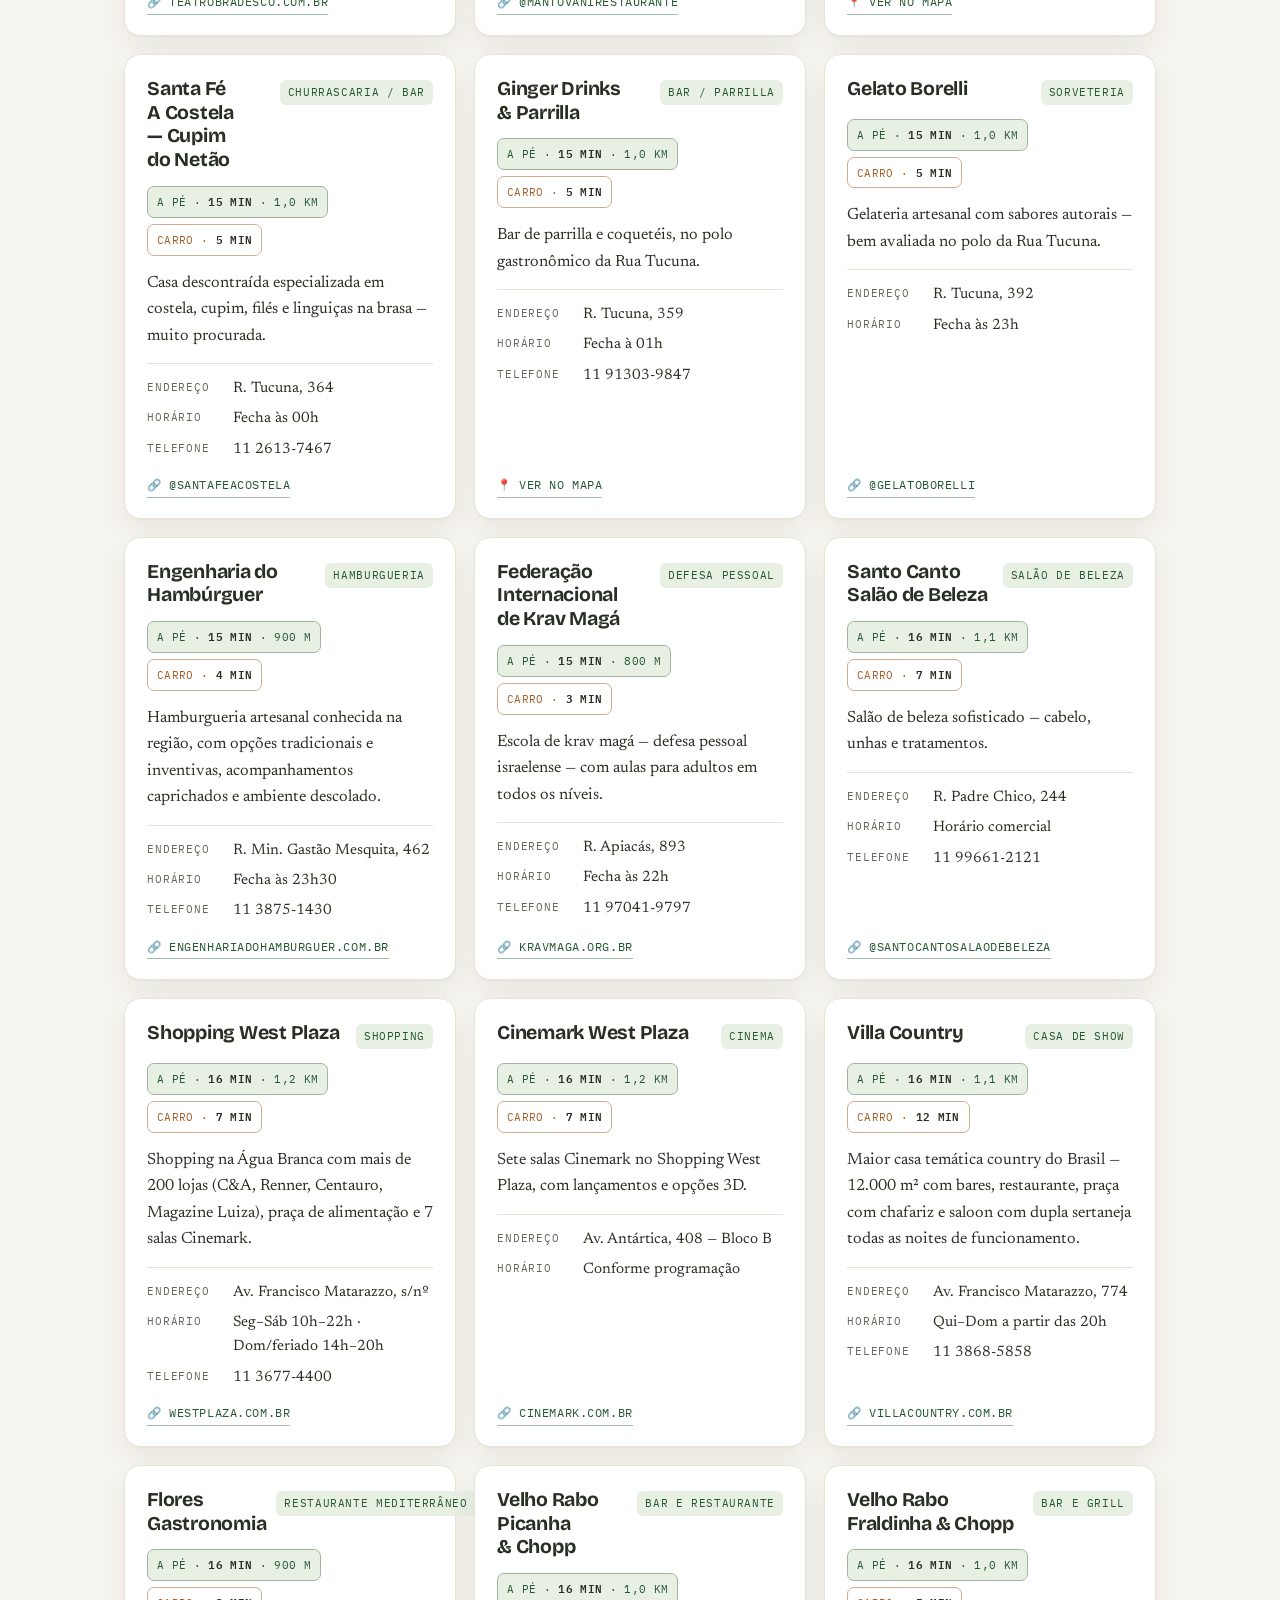
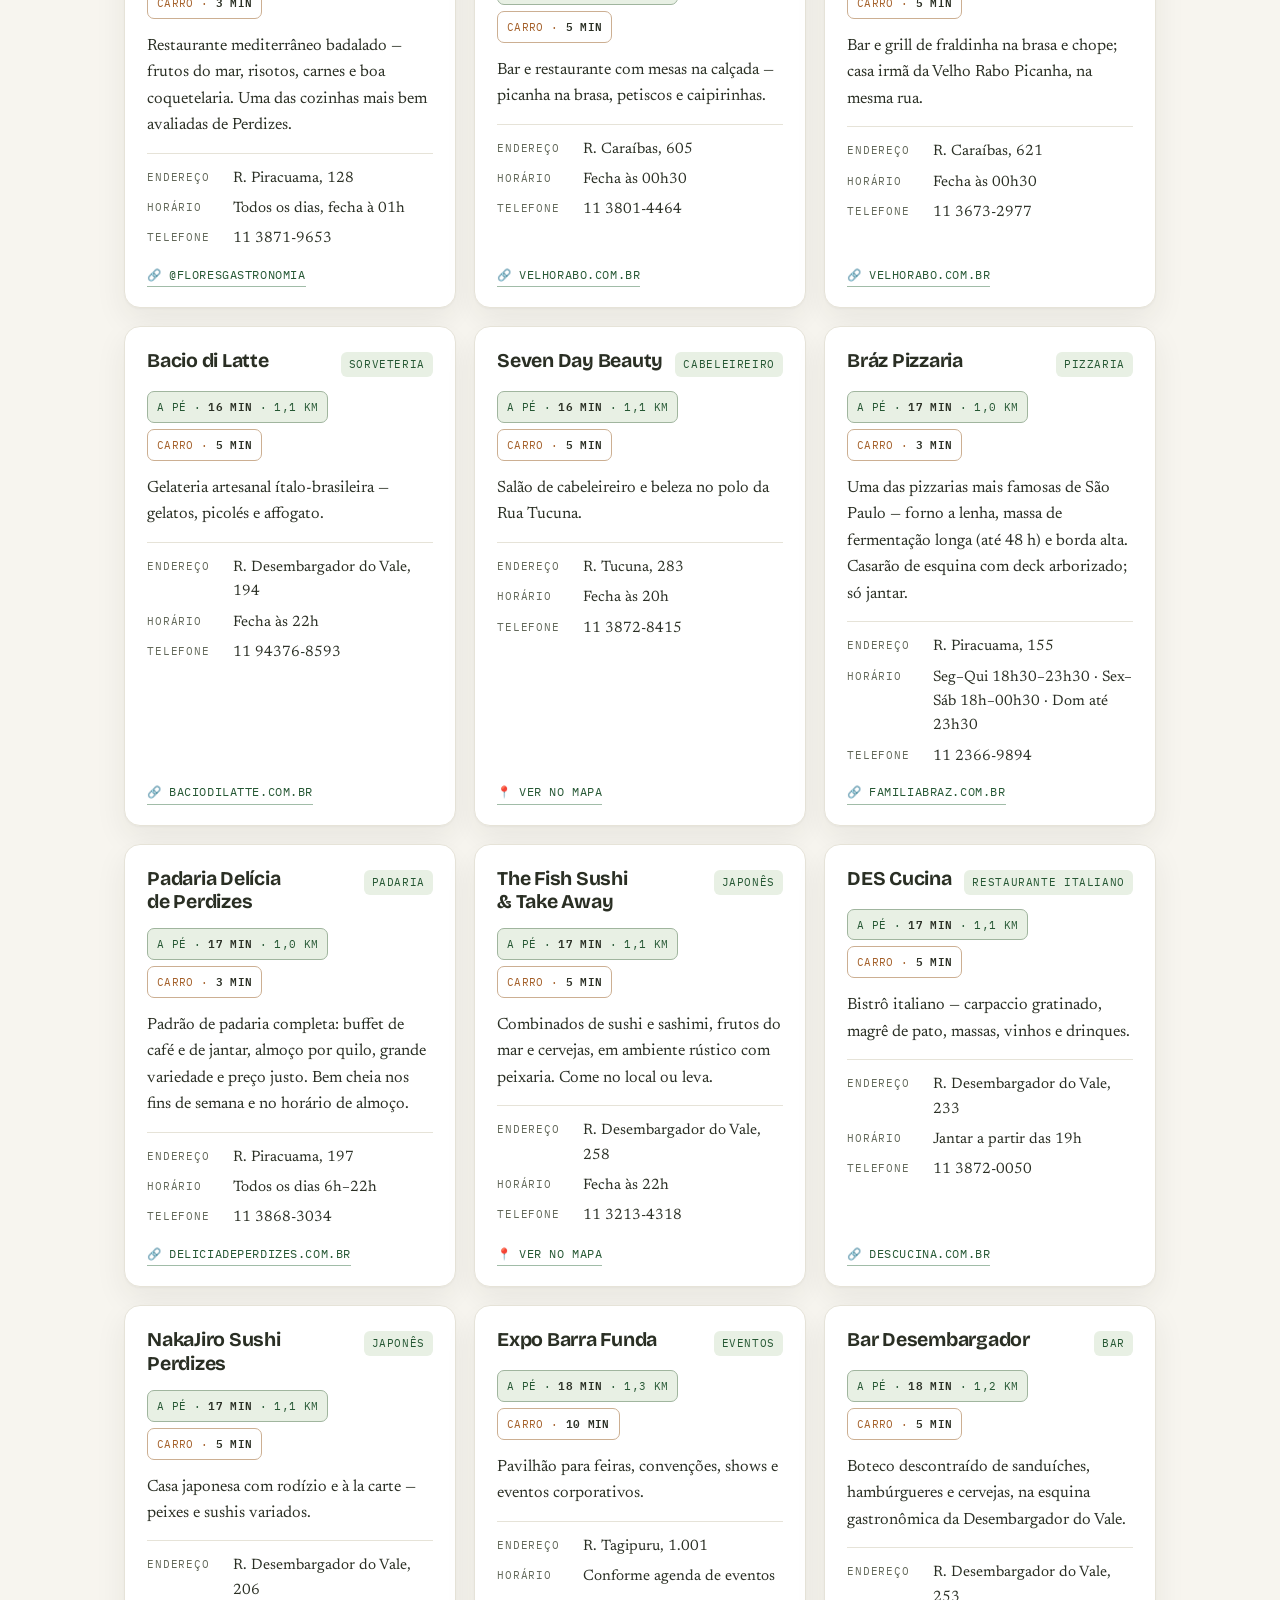
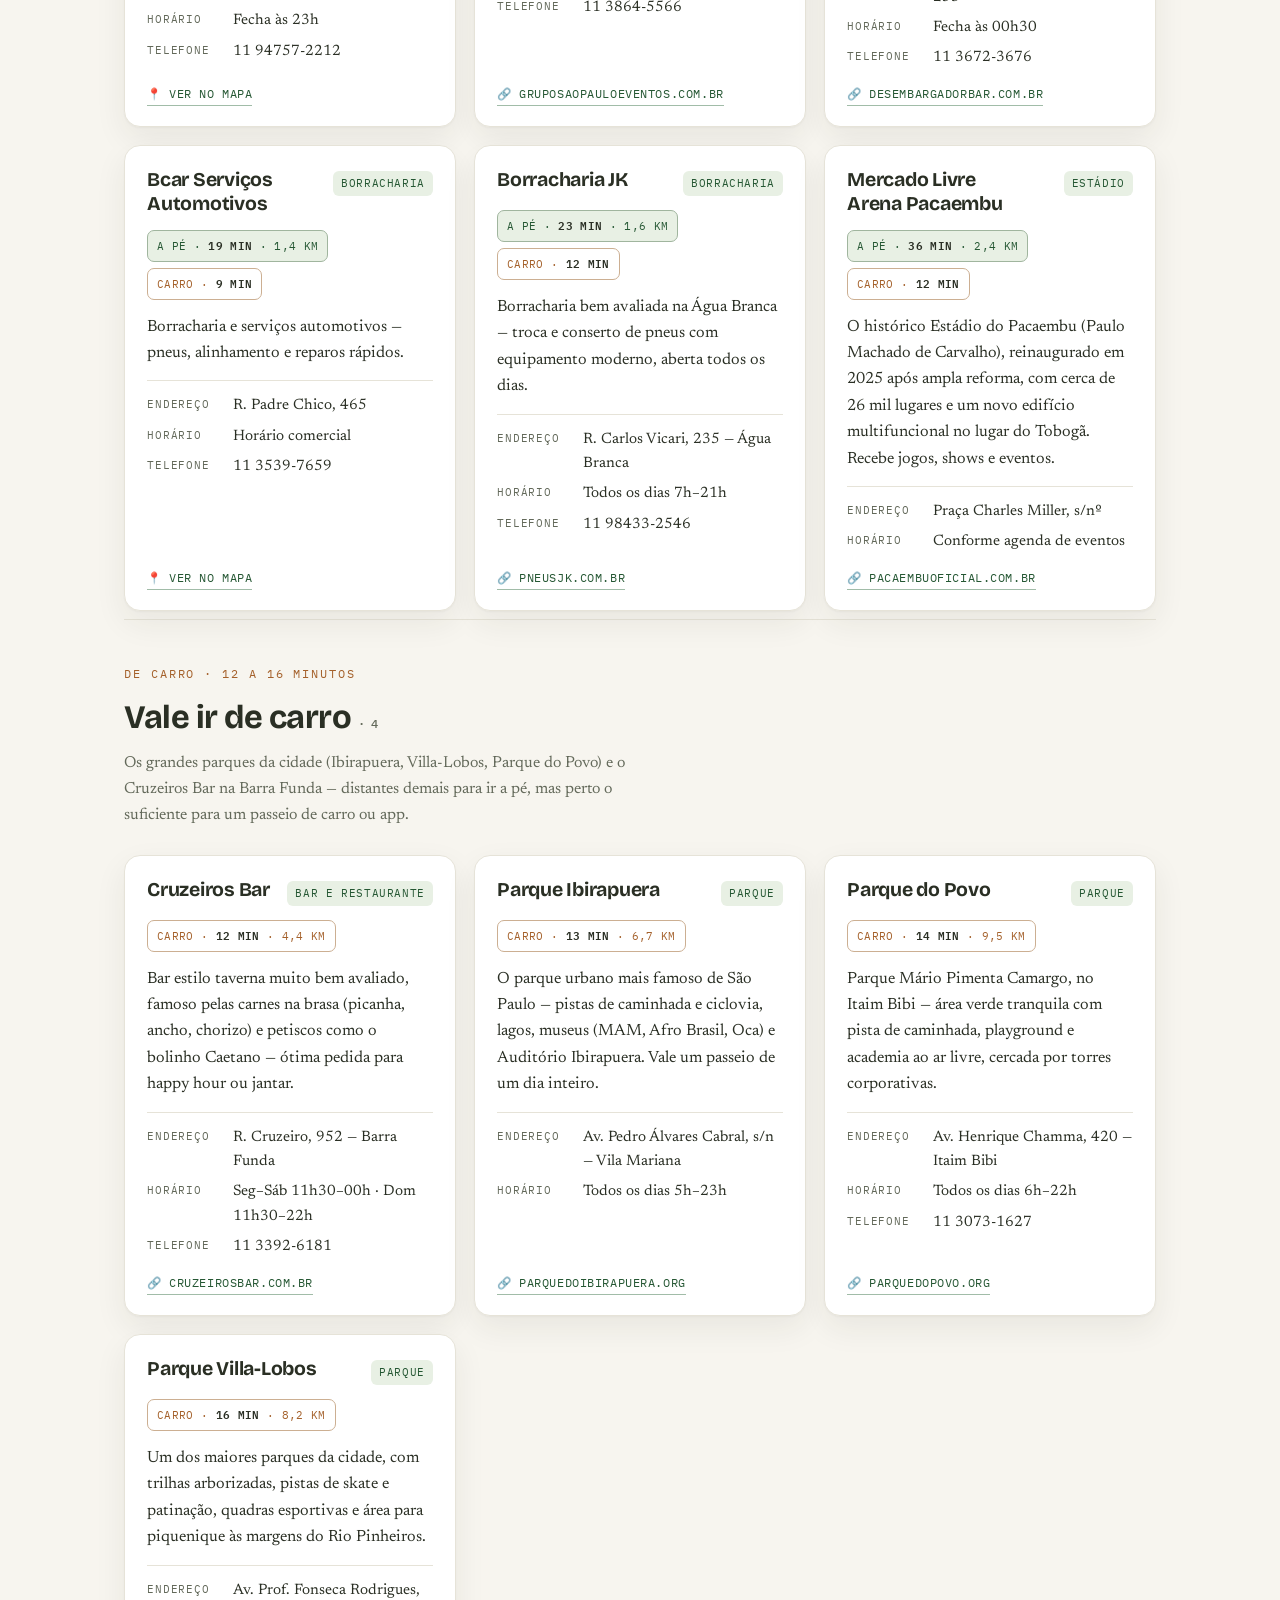
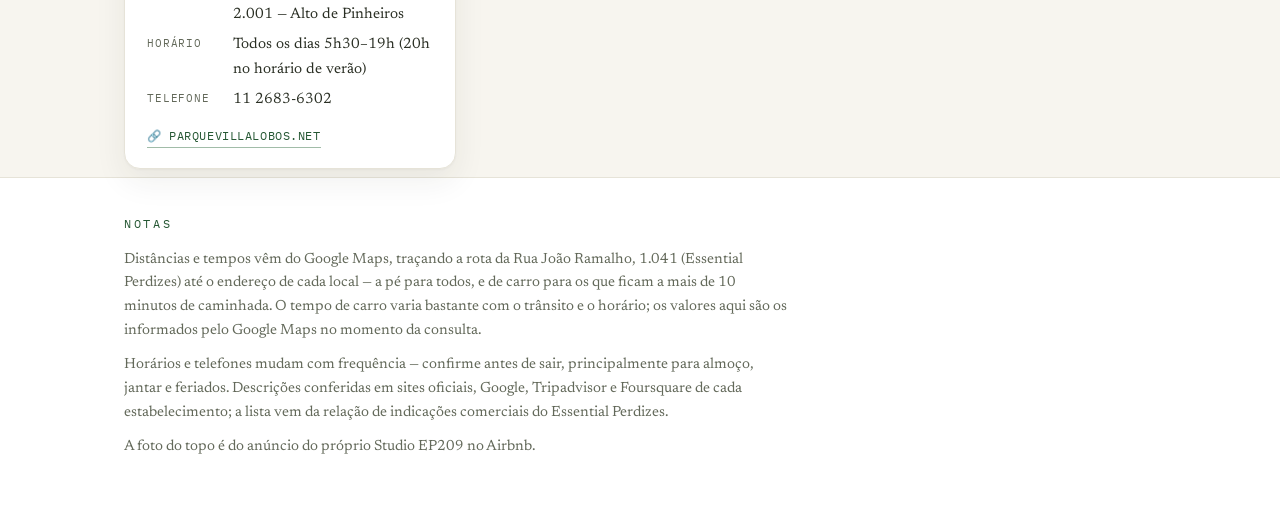
==== commit 981a0a7b: "Merge pull request #2 from jzanatto65-code/claude/ep209-site-adjustments-a714db Atualiza catálogo co" ====
--- a/catalogo-vizinhanca-ep209.html
+++ b/catalogo-vizinhanca-ep209.html
@@ -275,7 +275,7 @@
     <h1>A vizinhança do <em>Studio EP209</em></h1>
     <p class="lede">Tudo o que dá para resolver a pé a partir do <strong>Essential Perdizes</strong> (Rua João Ramalho, 1.041) — padaria antes da reunião, mercado no fim do dia, farmácia, academia e os clássicos de Perdizes para levar uma visita. As distâncias foram medidas no Google Maps, do endereço do prédio até cada local.</p>
     <div class="runline">
-      <span><b>71</b> endereços</span>
+      <span><b>72</b> endereços</span>
       <span><b>Perdizes</b>, São&nbsp;Paulo</span>
       <span>origem: <b>Rua João Ramalho, 1.041</b></span>
       <span>a pé &amp; de carro pelo <b>Google Maps</b></span>
@@ -610,14 +610,18 @@
   {t:4,cat:"Lazer",name:"Parque do Povo",tipo:"Parque",walk:"",dist:"9,5 km",car:"14 min",
    desc:"Parque Mário Pimenta Camargo, no Itaim Bibi — área verde tranquila com pista de caminhada, playground e academia ao ar livre, cercada por torres corporativas.",
    addr:"Av. Henrique Chamma, 420 — Itaim Bibi",hours:"Todos os dias 6h–22h",tel:"11 3073-1627",
-   url:"https://www.parquedopovo.org/",link:"parquedopovo.org"}
+   url:"https://www.parquedopovo.org/",link:"parquedopovo.org"},
+  {t:4,cat:"Alimentação",name:"Cruzeiros Bar",tipo:"Bar e restaurante",walk:"",dist:"4,4 km",car:"12 min",
+   desc:"Bar estilo taverna muito bem avaliado, famoso pelas carnes na brasa (picanha, ancho, chorizo) e petiscos como o bolinho Caetano — ótima pedida para happy hour ou jantar.",
+   addr:"R. Cruzeiro, 952 — Barra Funda",hours:"Seg–Sáb 11h30–00h · Dom 11h30–22h",tel:"11 3392-6181",
+   url:"https://cruzeirosbar.com.br/",link:"cruzeirosbar.com.br"}
 ];
 
 const TIERS = {
   1:{label:"A pé · até 5 minutos",title:"Na porta do Studio",note:"Do quarteirão do EP209 e das ruas vizinhas — João Ramalho, Sumaré, Bartira, Apinajés, Iperoig. Dá para ir de chinelo."},
   2:{label:"A pé · 6 a 10 minutos",title:"Um ou dois quarteirões",note:"Ainda uma caminhada tranquila, descendo a João Ramalho ou entrando na Caiubí e na Bartira."},
   3:{label:"A pé · 12 a 20 min — ou 3 a 12 de carro",title:"Vale caminhar ou pegar o carro",note:"Piracuama, Monte Alegre, Padre Chico e a região da Água Branca / Barra Funda: shoppings, cinemas, parque, arenas. Perto de metrô e trem (Palmeiras-Barra Funda). O Pacaembu é o ponto mais distante — 36 min a pé ou 12 min de carro."},
-  4:{label:"De carro · 13 a 16 minutos",title:"Os grandes parques da cidade",note:"Ibirapuera, Villa-Lobos e Parque do Povo — distantes demais para ir a pé, mas perto o suficiente para um passeio de carro ou app."}
+  4:{label:"De carro · 12 a 16 minutos",title:"Vale ir de carro",note:"Os grandes parques da cidade (Ibirapuera, Villa-Lobos, Parque do Povo) e o Cruzeiros Bar na Barra Funda — distantes demais para ir a pé, mas perto o suficiente para um passeio de carro ou app."}
 };
 
 const app = document.getElementById("app");
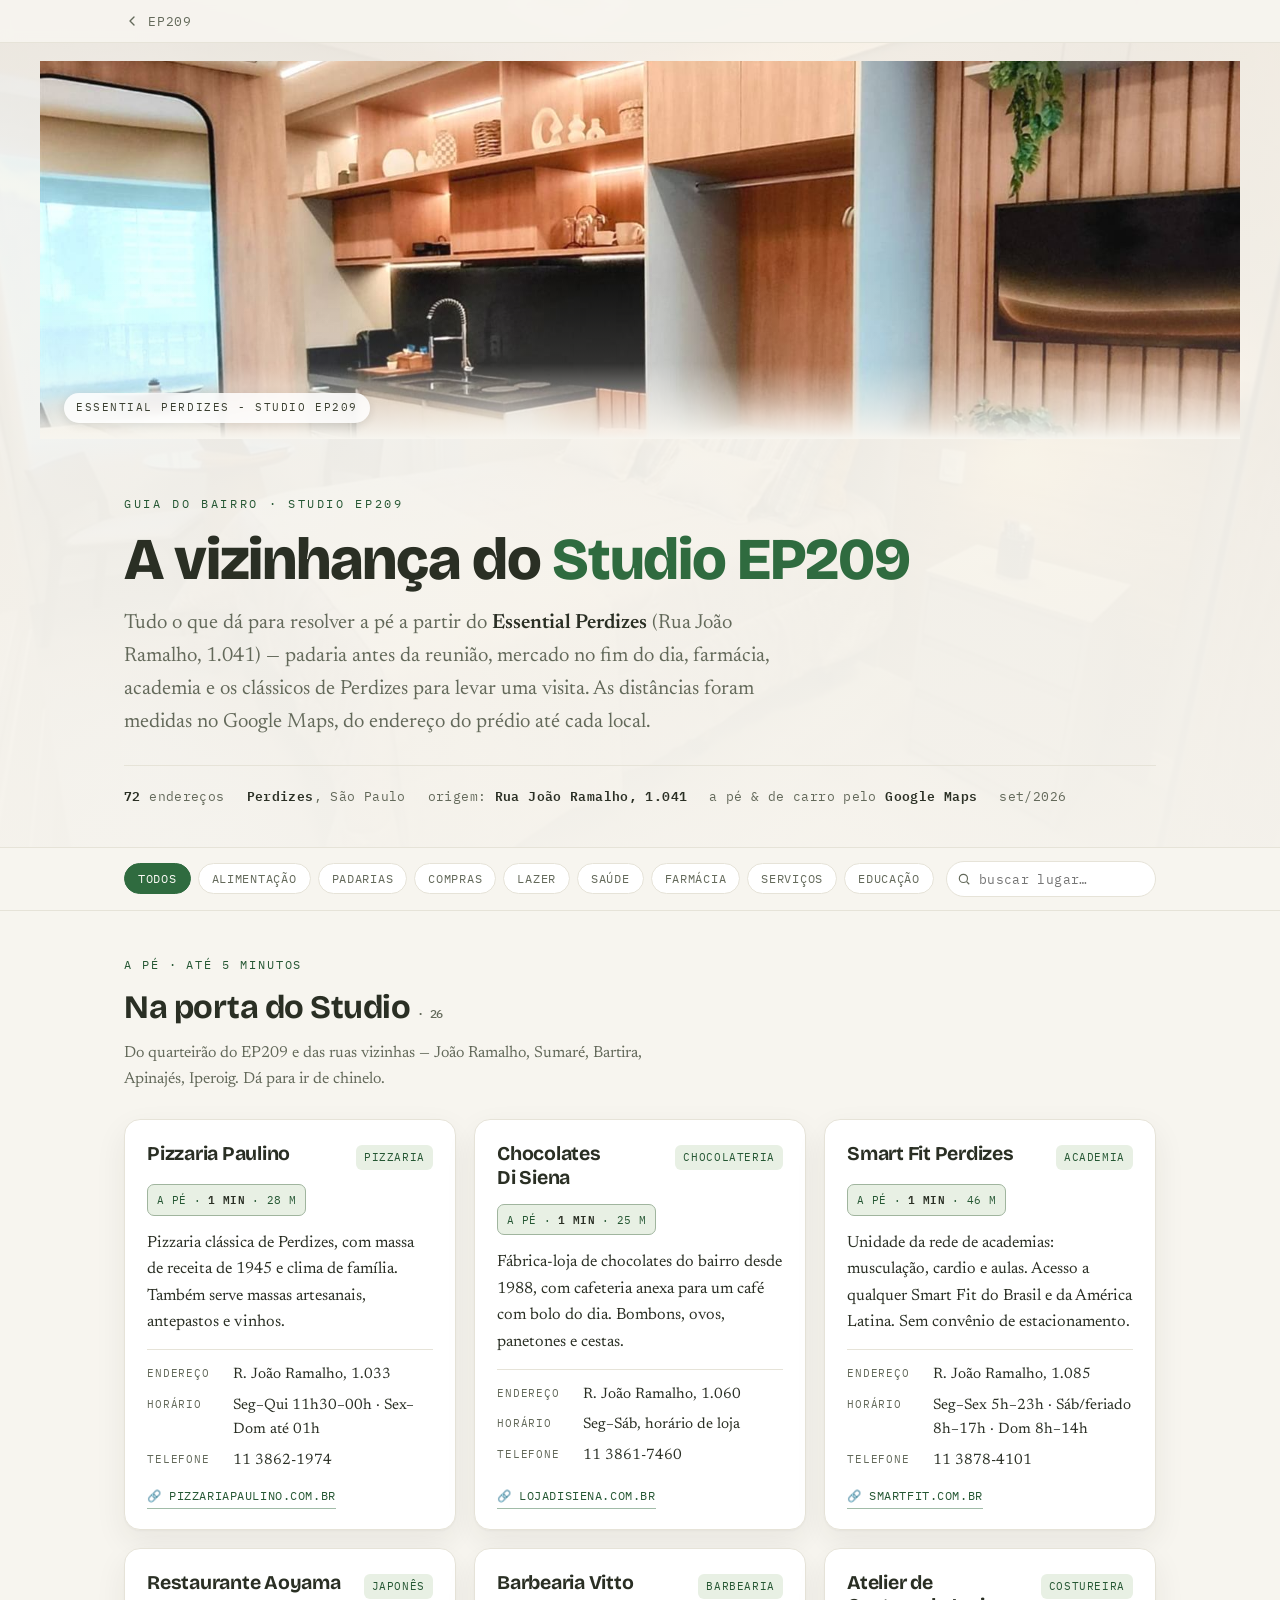
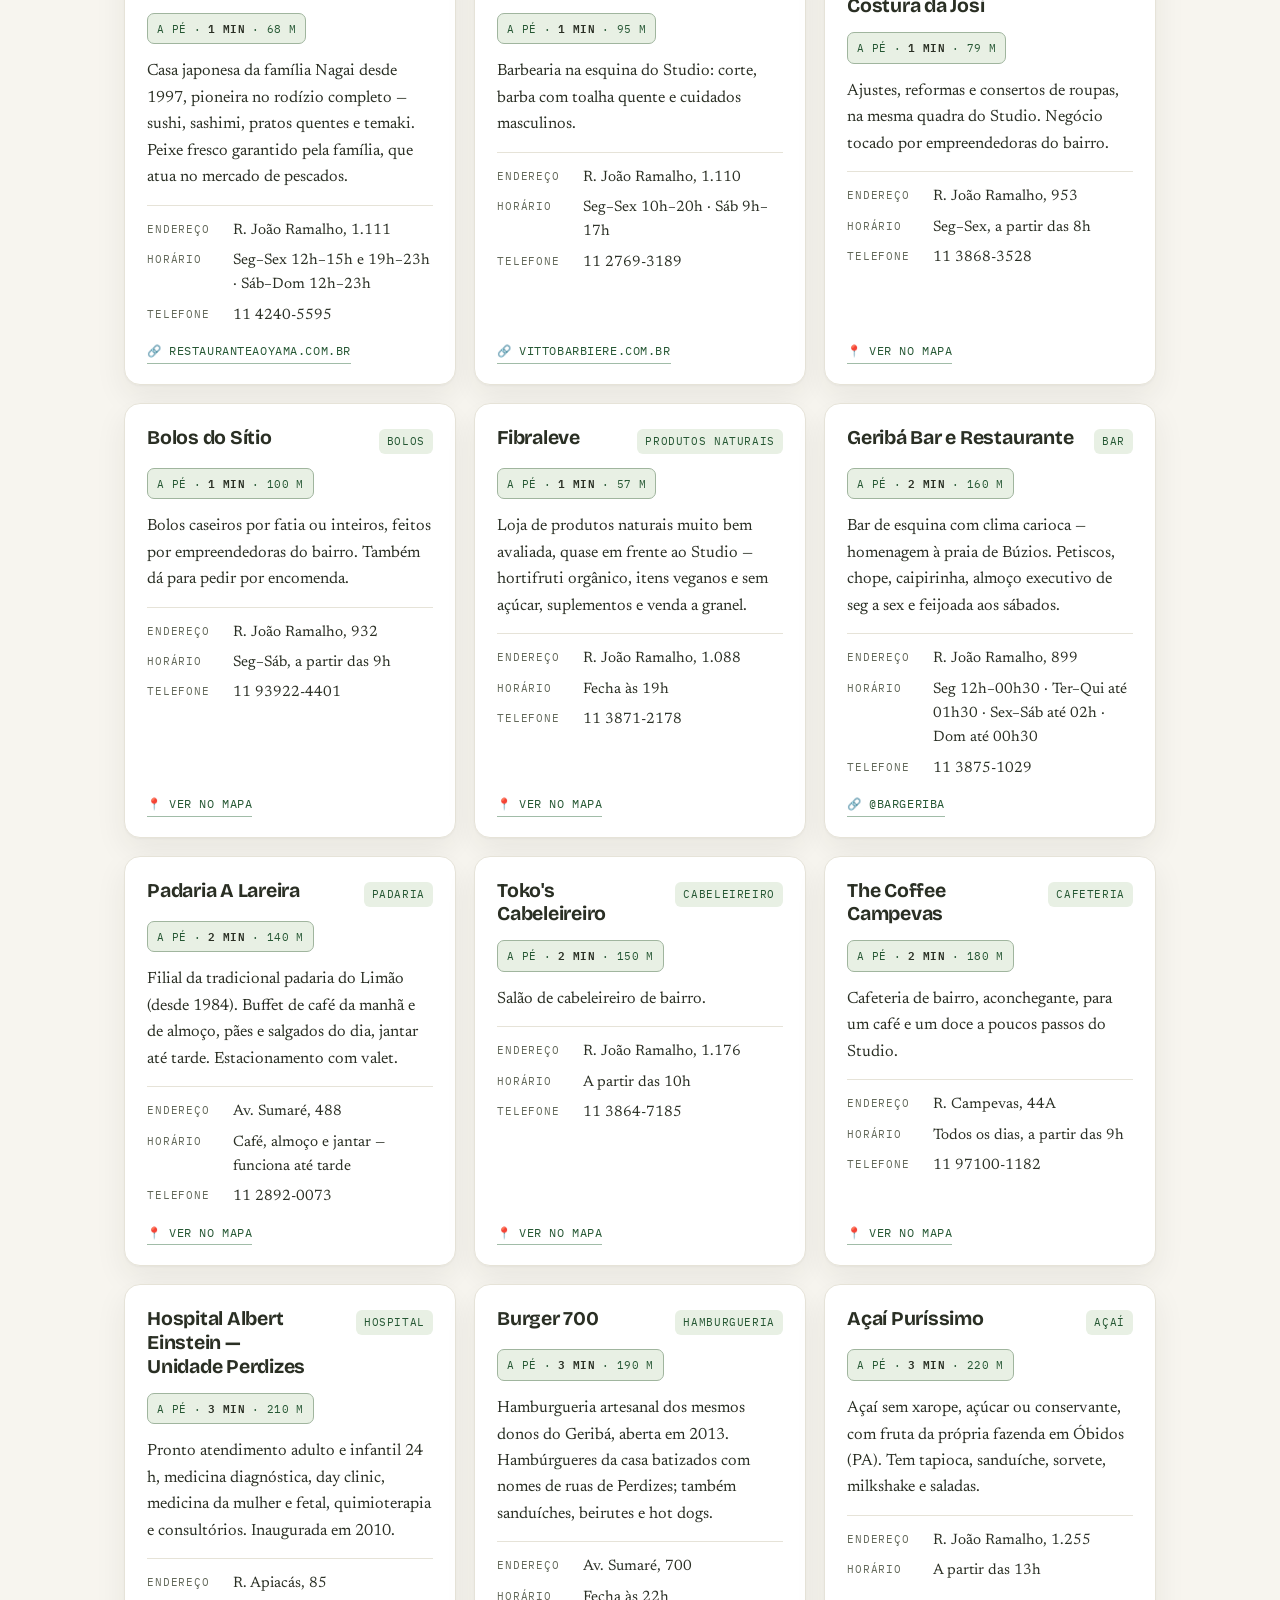
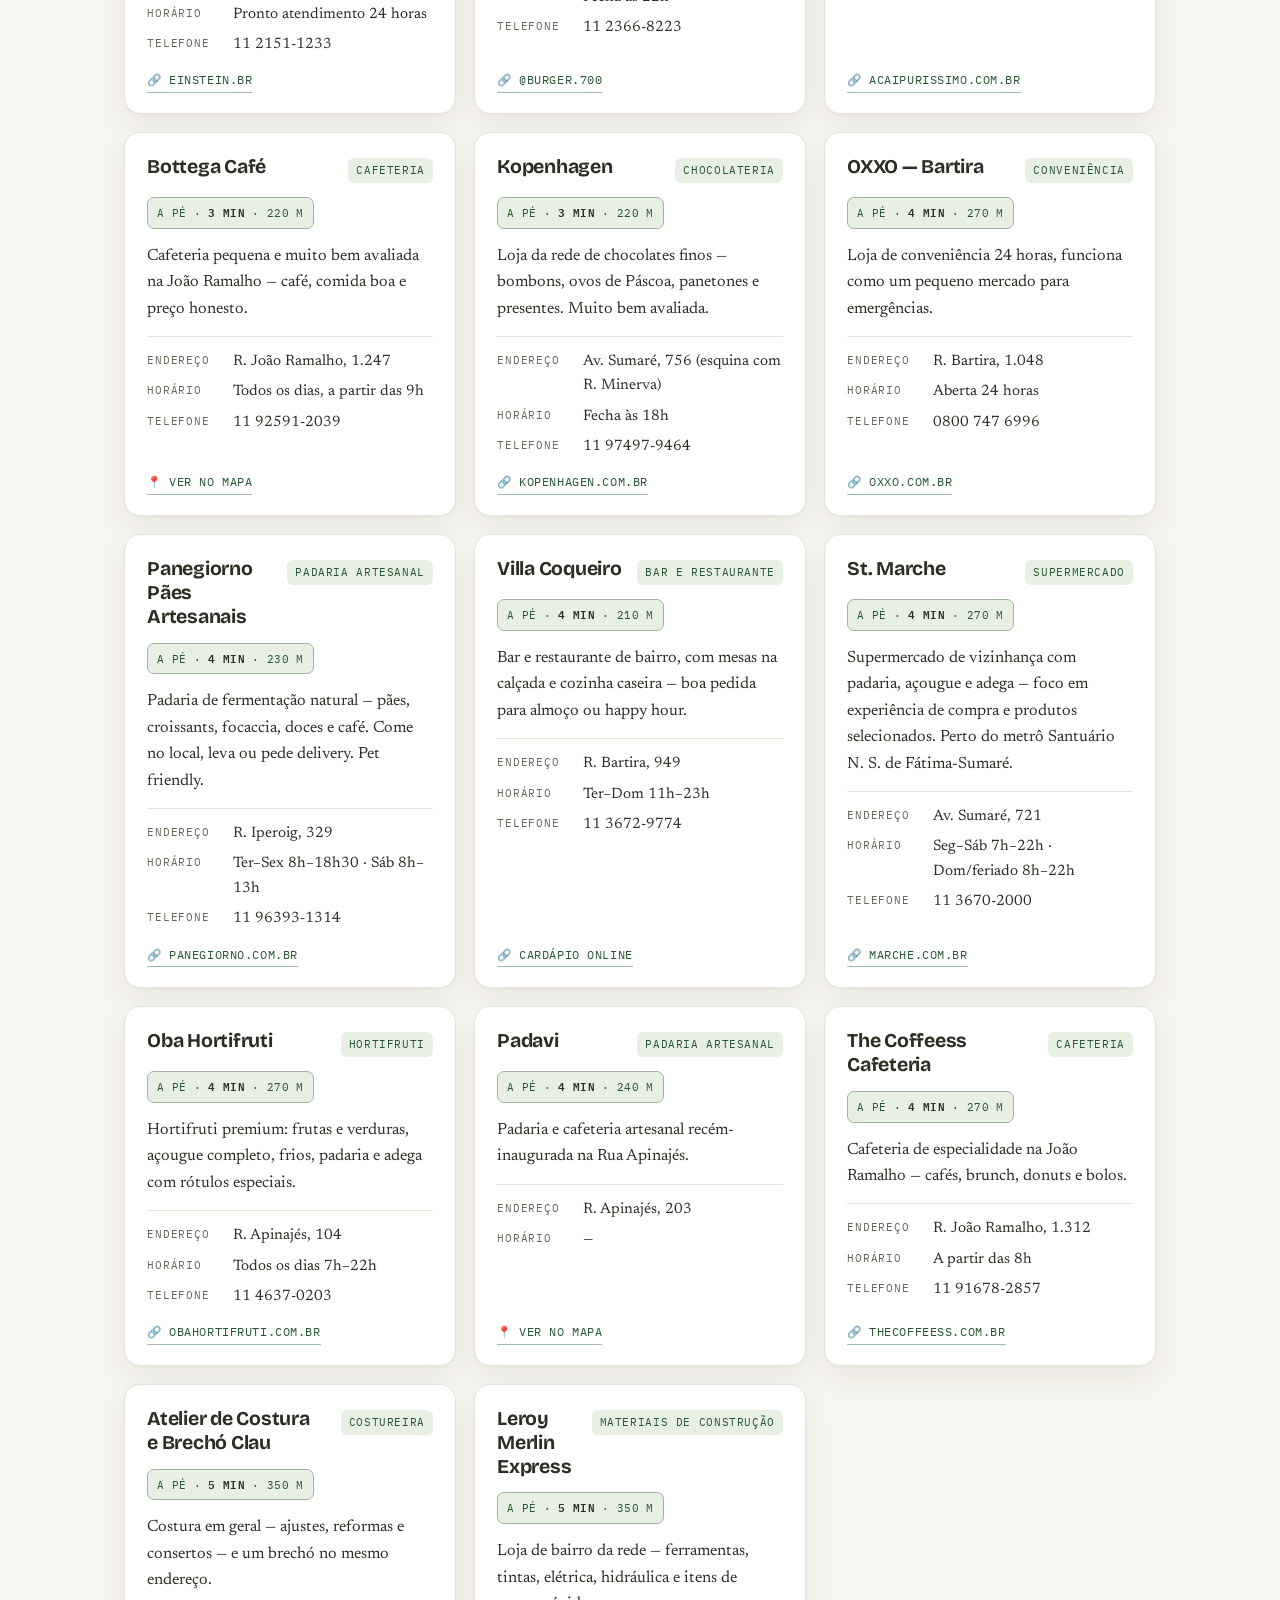
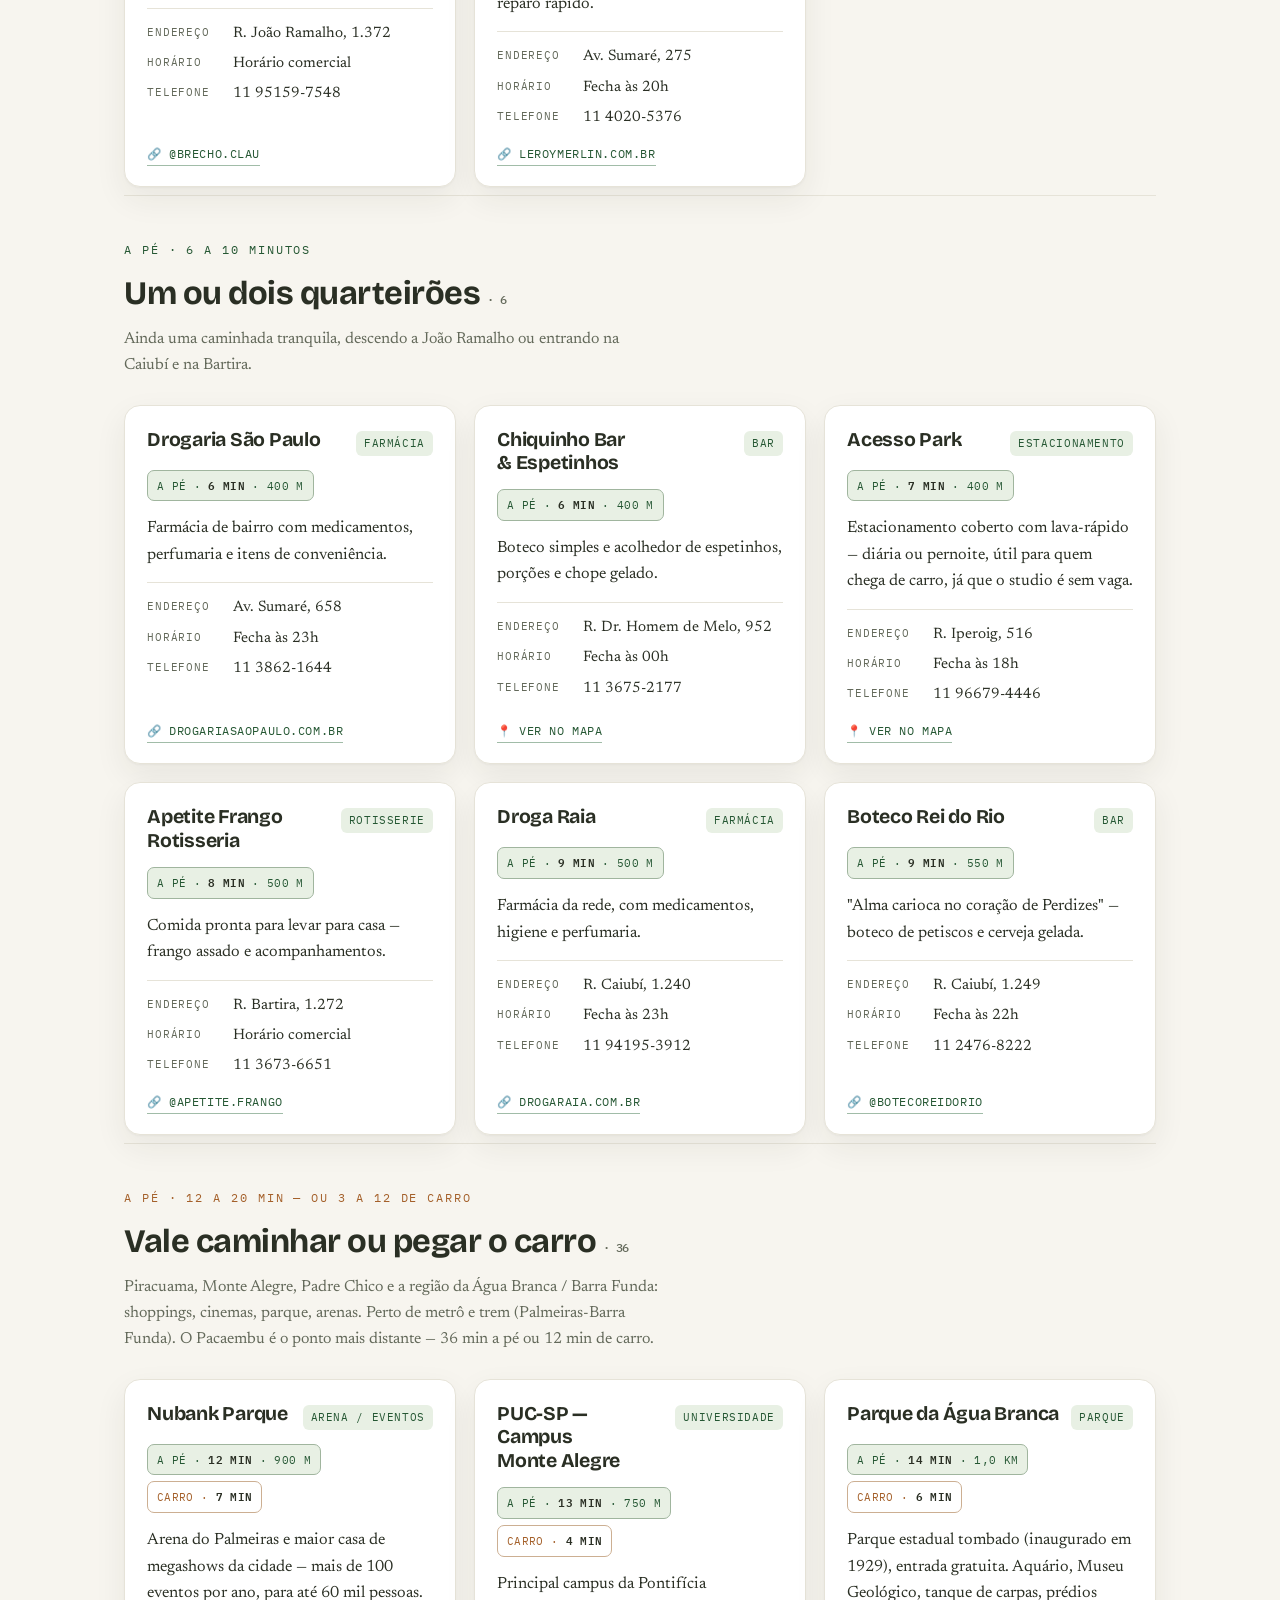
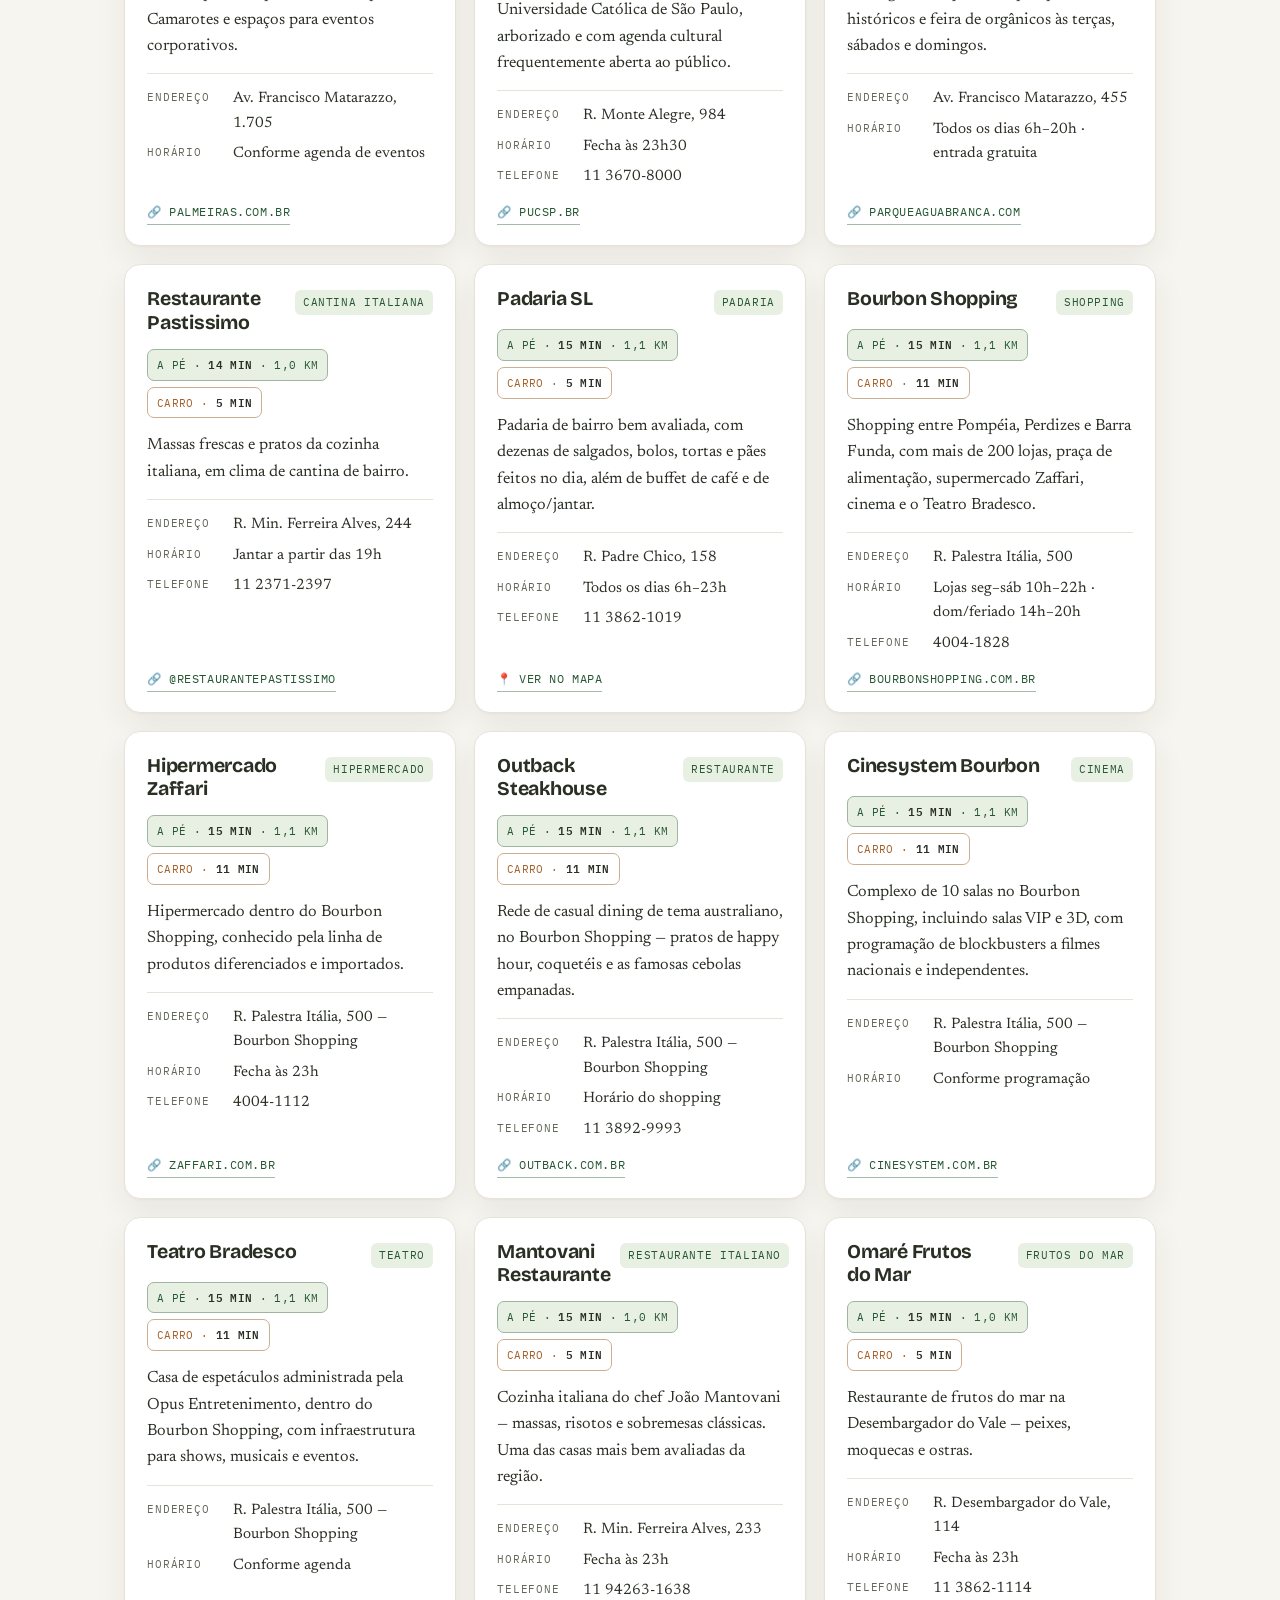
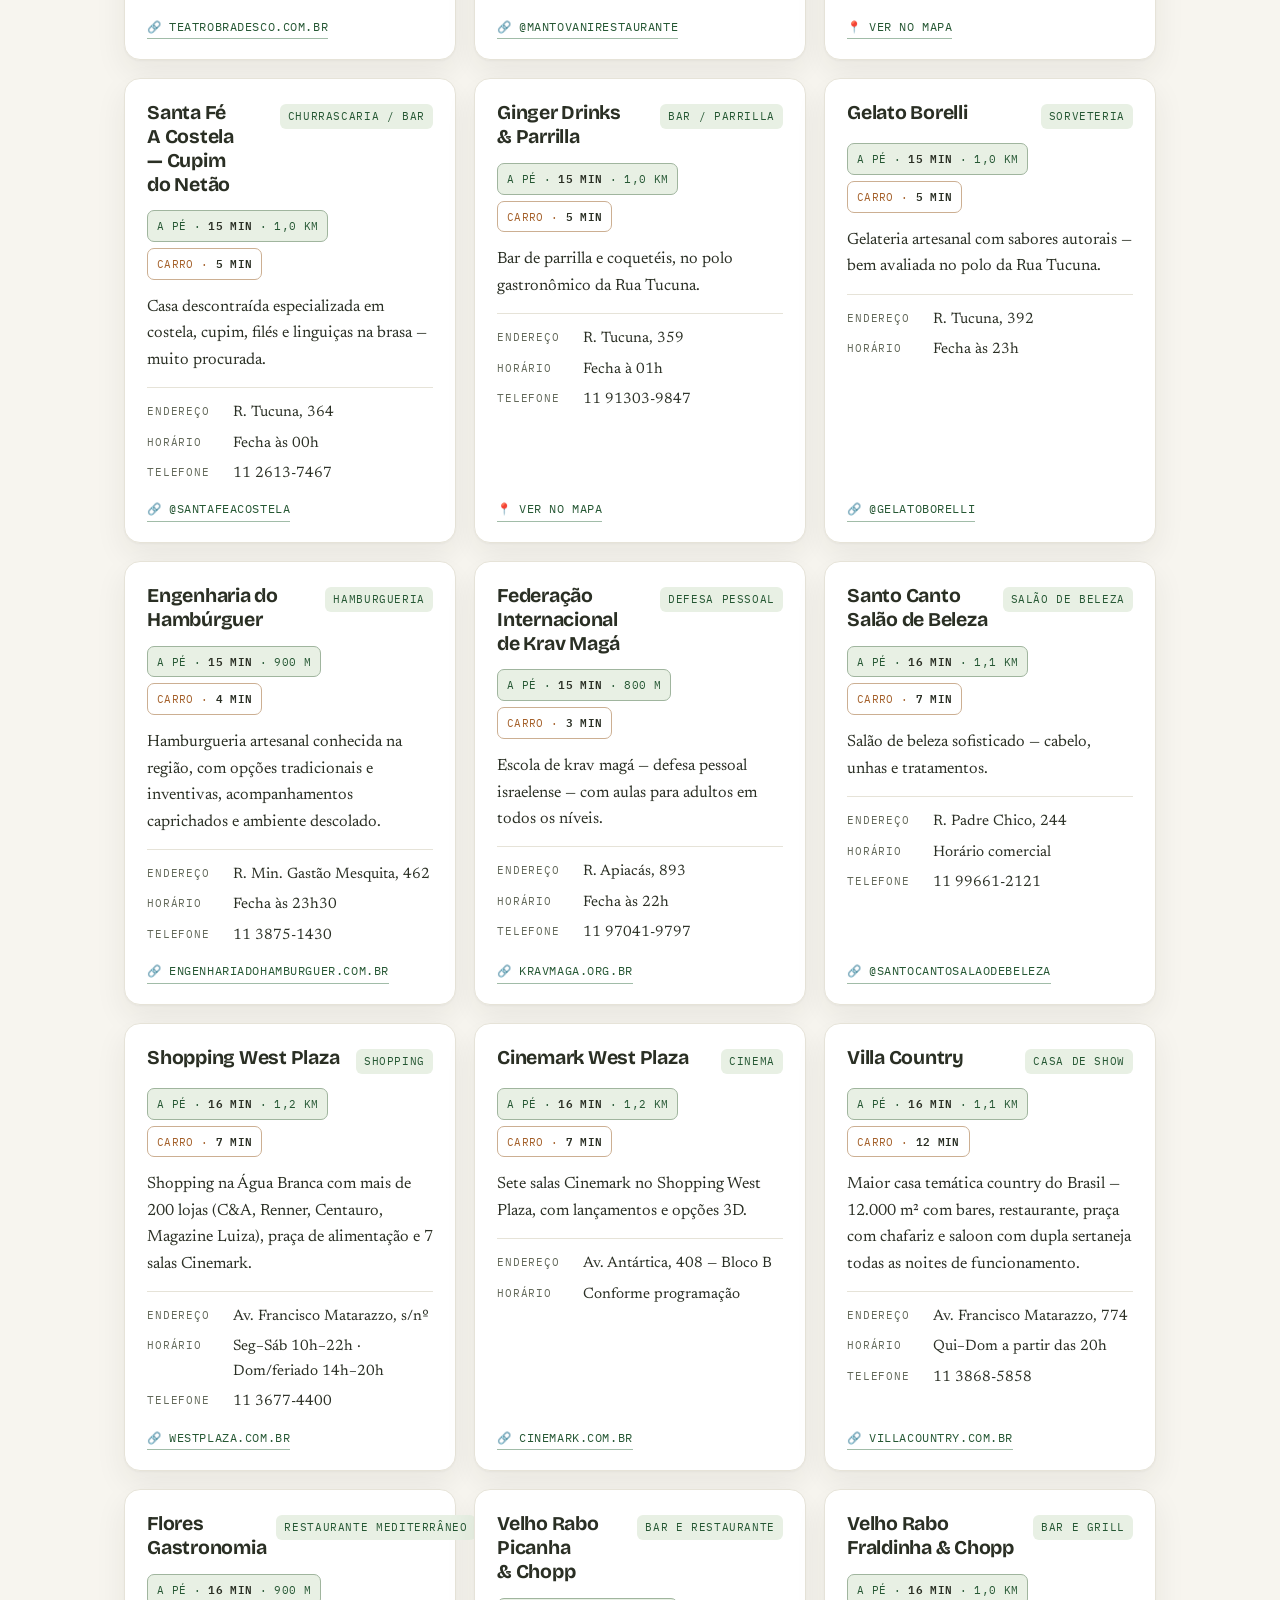
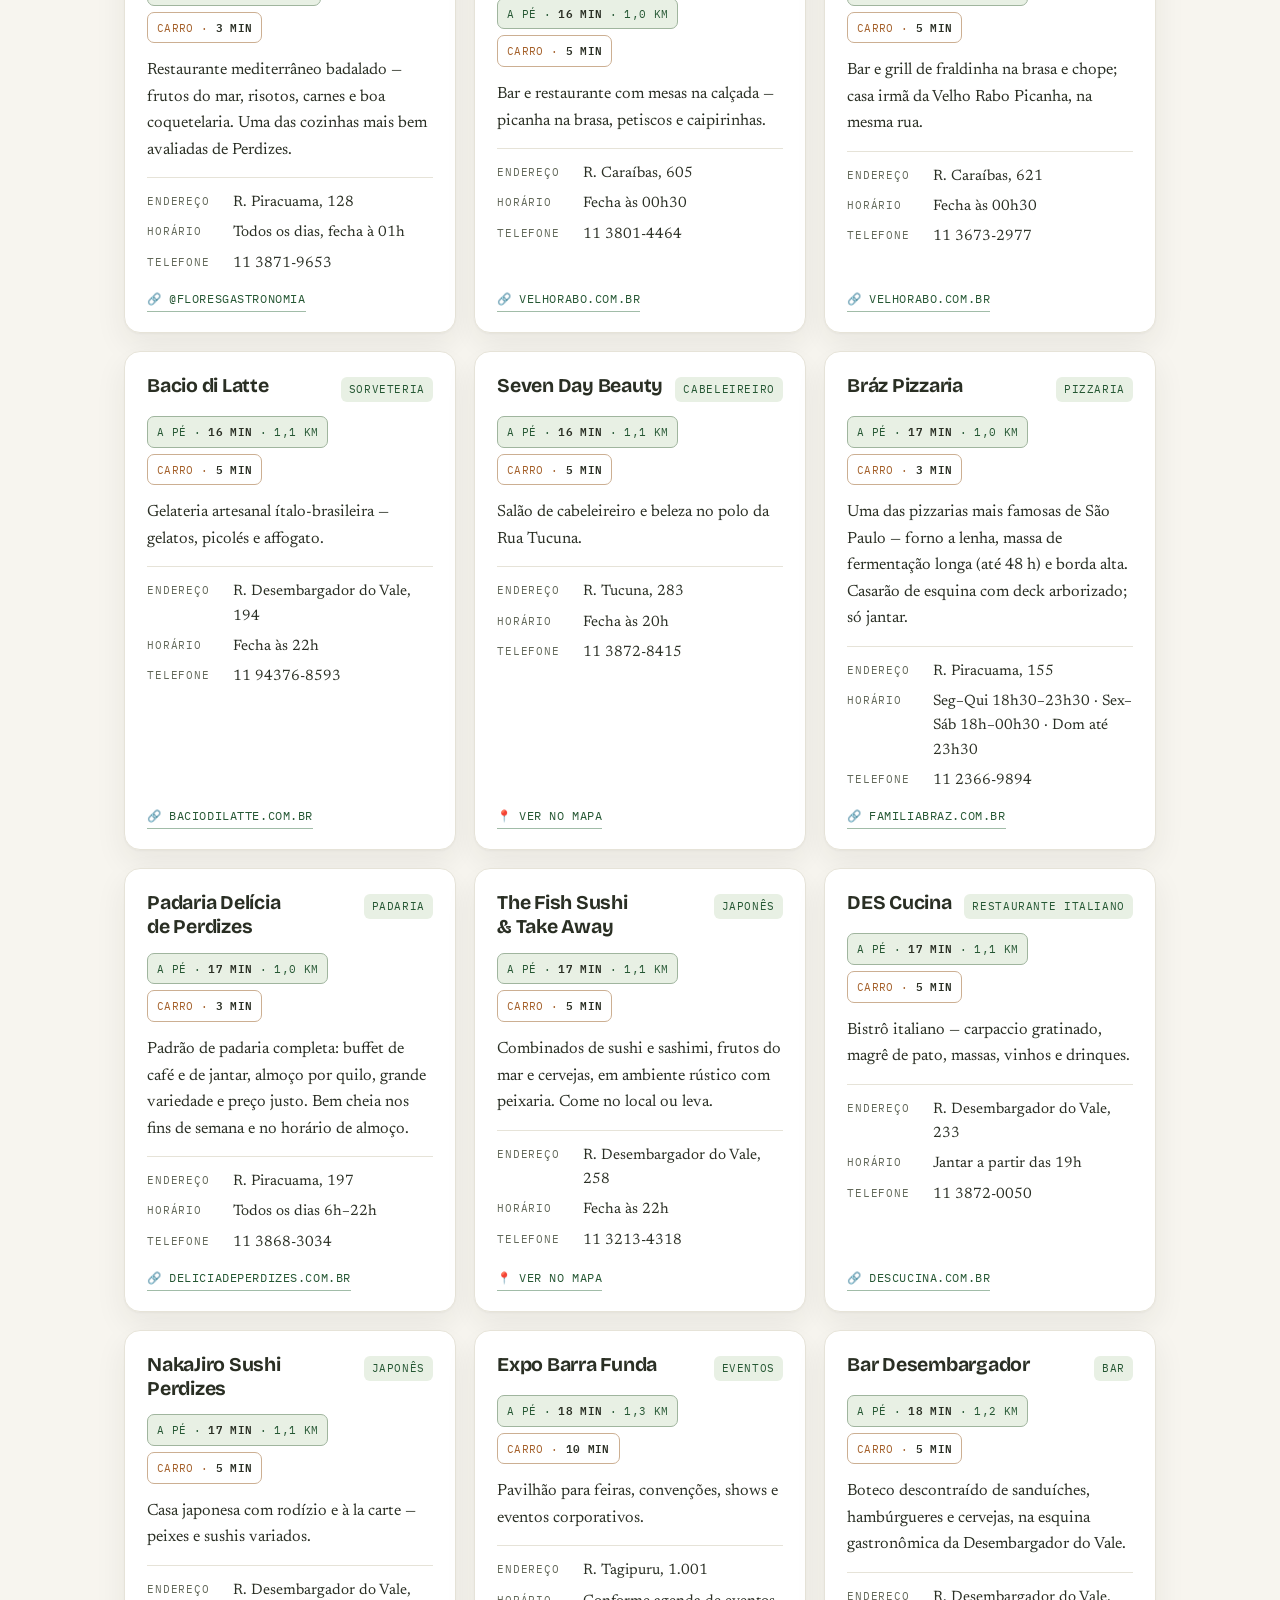
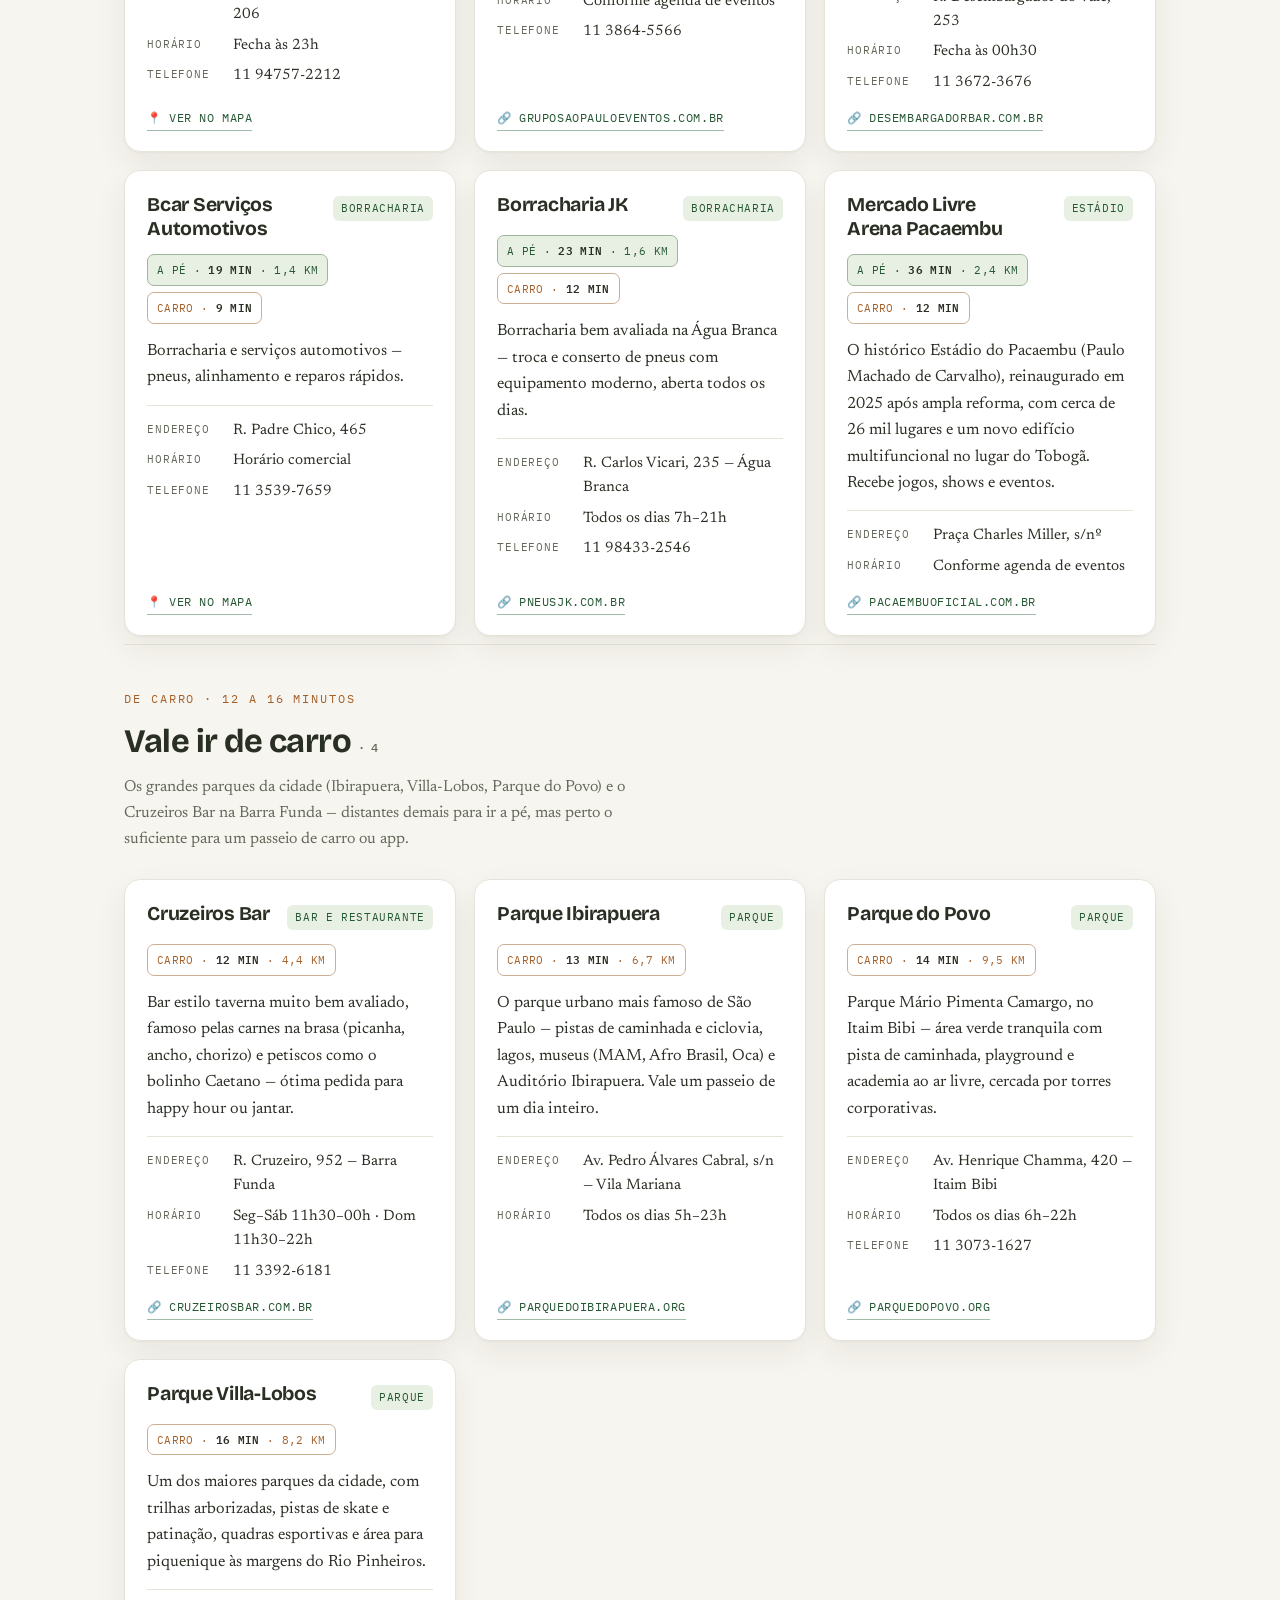
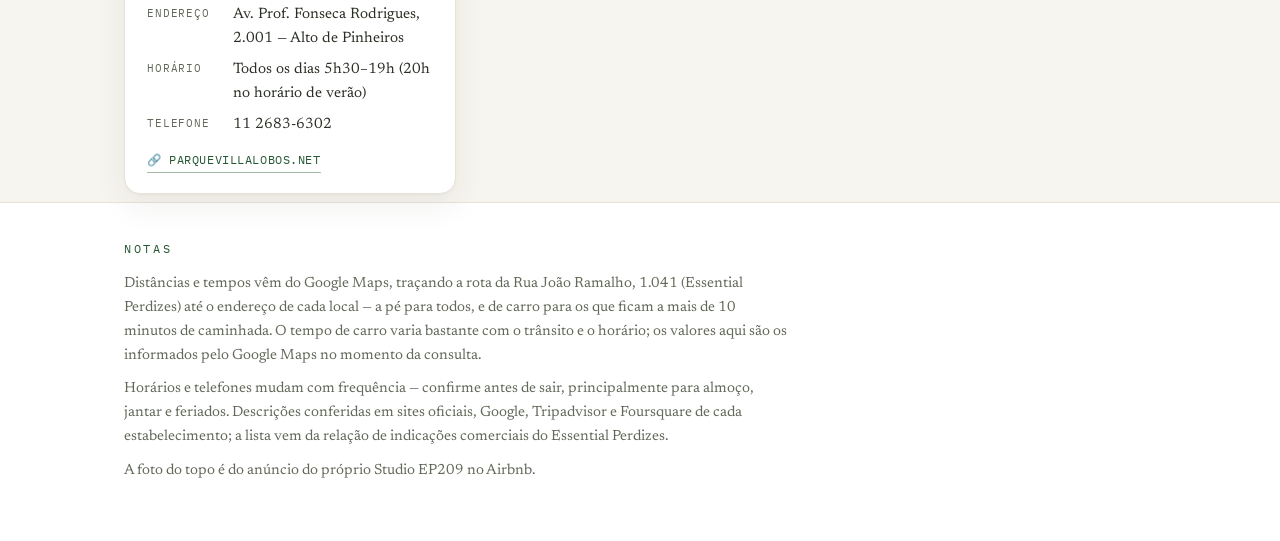
==== commit b4a97966: "Remove Império Barbearia (fechou), adiciona Kopenhagen e atualiza avaliações - Removida Império Barb" ====
--- a/catalogo-vizinhanca-ep209.html
+++ b/catalogo-vizinhanca-ep209.html
@@ -347,10 +347,6 @@
    desc:"Filial da tradicional padaria do Limão (desde 1984). Buffet de café da manhã e de almoço, pães e salgados do dia, jantar até tarde. Estacionamento com valet.",
    addr:"Av. Sumaré, 488",hours:"Café, almoço e jantar — funciona até tarde",tel:"11 2892-0073",
    url:"https://www.google.com/maps/search/Padaria+A+Lareira+Av+Sumar%C3%A9+488+Perdizes+S%C3%A3o+Paulo",link:"ver no mapa"},
-  {t:1,cat:"Serviços",name:"Império Barbearia",tipo:"Barbearia",walk:"3 min",dist:"170 m",car:"",
-   desc:"Barbearia com corte, barba alinhada com toalha quente e cuidados masculinos.",
-   addr:"R. Iperoig, 257",hours:"Seg–Sáb 9h–20h",tel:"",
-   url:"https://www.google.com/maps/search/Barbearia+Imp%C3%A9rio+Rua+Iperoig+257+Perdizes+S%C3%A3o+Paulo",link:"ver no mapa"},
   {t:1,cat:"Serviços",name:"Toko's Cabeleireiro",tipo:"Cabeleireiro",walk:"2 min",dist:"150 m",car:"",
    desc:"Salão de cabeleireiro de bairro.",
    addr:"R. João Ramalho, 1.176",hours:"A partir das 10h",tel:"11 3864-7185",
@@ -614,7 +610,11 @@
   {t:4,cat:"Alimentação",name:"Cruzeiros Bar",tipo:"Bar e restaurante",walk:"",dist:"4,4 km",car:"12 min",
    desc:"Bar estilo taverna muito bem avaliado, famoso pelas carnes na brasa (picanha, ancho, chorizo) e petiscos como o bolinho Caetano — ótima pedida para happy hour ou jantar.",
    addr:"R. Cruzeiro, 952 — Barra Funda",hours:"Seg–Sáb 11h30–00h · Dom 11h30–22h",tel:"11 3392-6181",
-   url:"https://cruzeirosbar.com.br/",link:"cruzeirosbar.com.br"}
+   url:"https://cruzeirosbar.com.br/",link:"cruzeirosbar.com.br"},
+  {t:1,cat:"Alimentação",name:"Kopenhagen",tipo:"Chocolateria",walk:"3 min",dist:"220 m",car:"",
+   desc:"Loja da rede de chocolates finos — bombons, ovos de Páscoa, panetones e presentes. Muito bem avaliada.",
+   addr:"Av. Sumaré, 756 (esquina com R. Minerva)",hours:"Fecha às 18h",tel:"11 97497-9464",
+   url:"https://www.kopenhagen.com.br/",link:"kopenhagen.com.br"}
 ];
 
 const TIERS = {
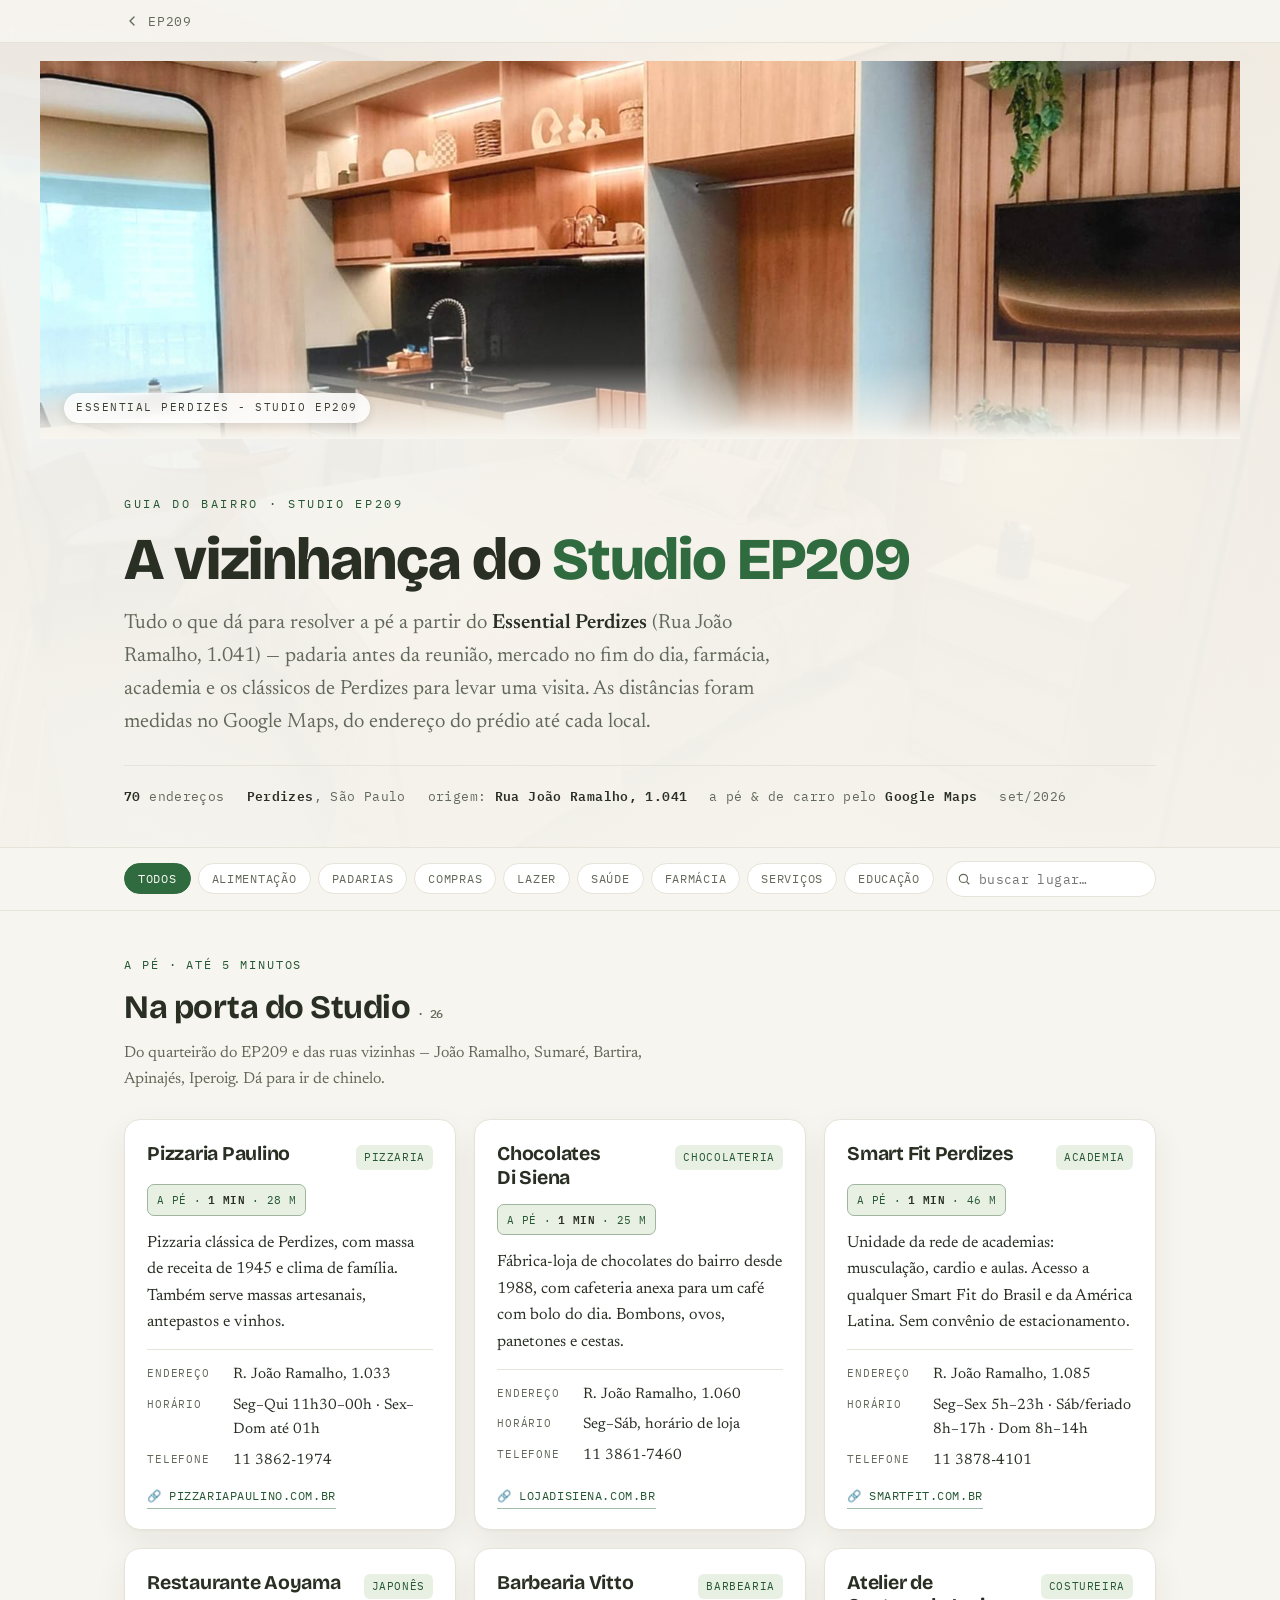
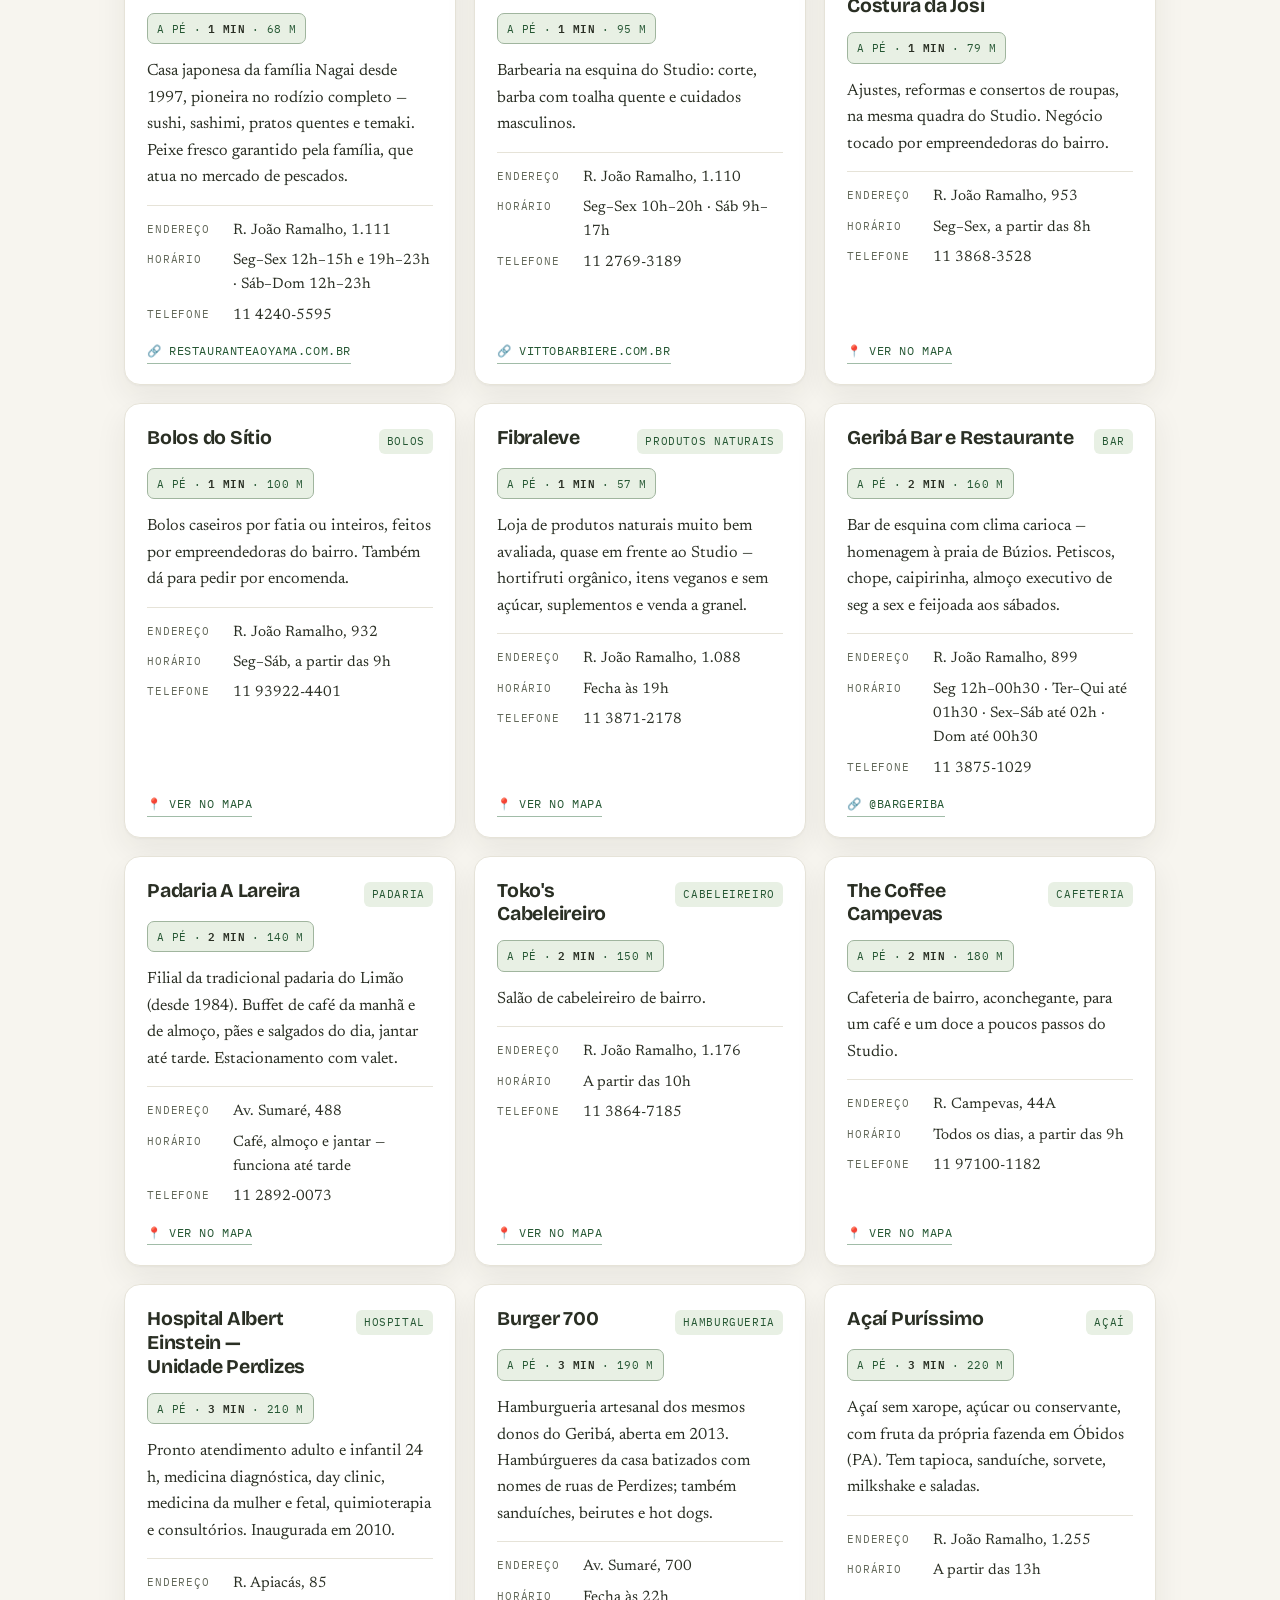
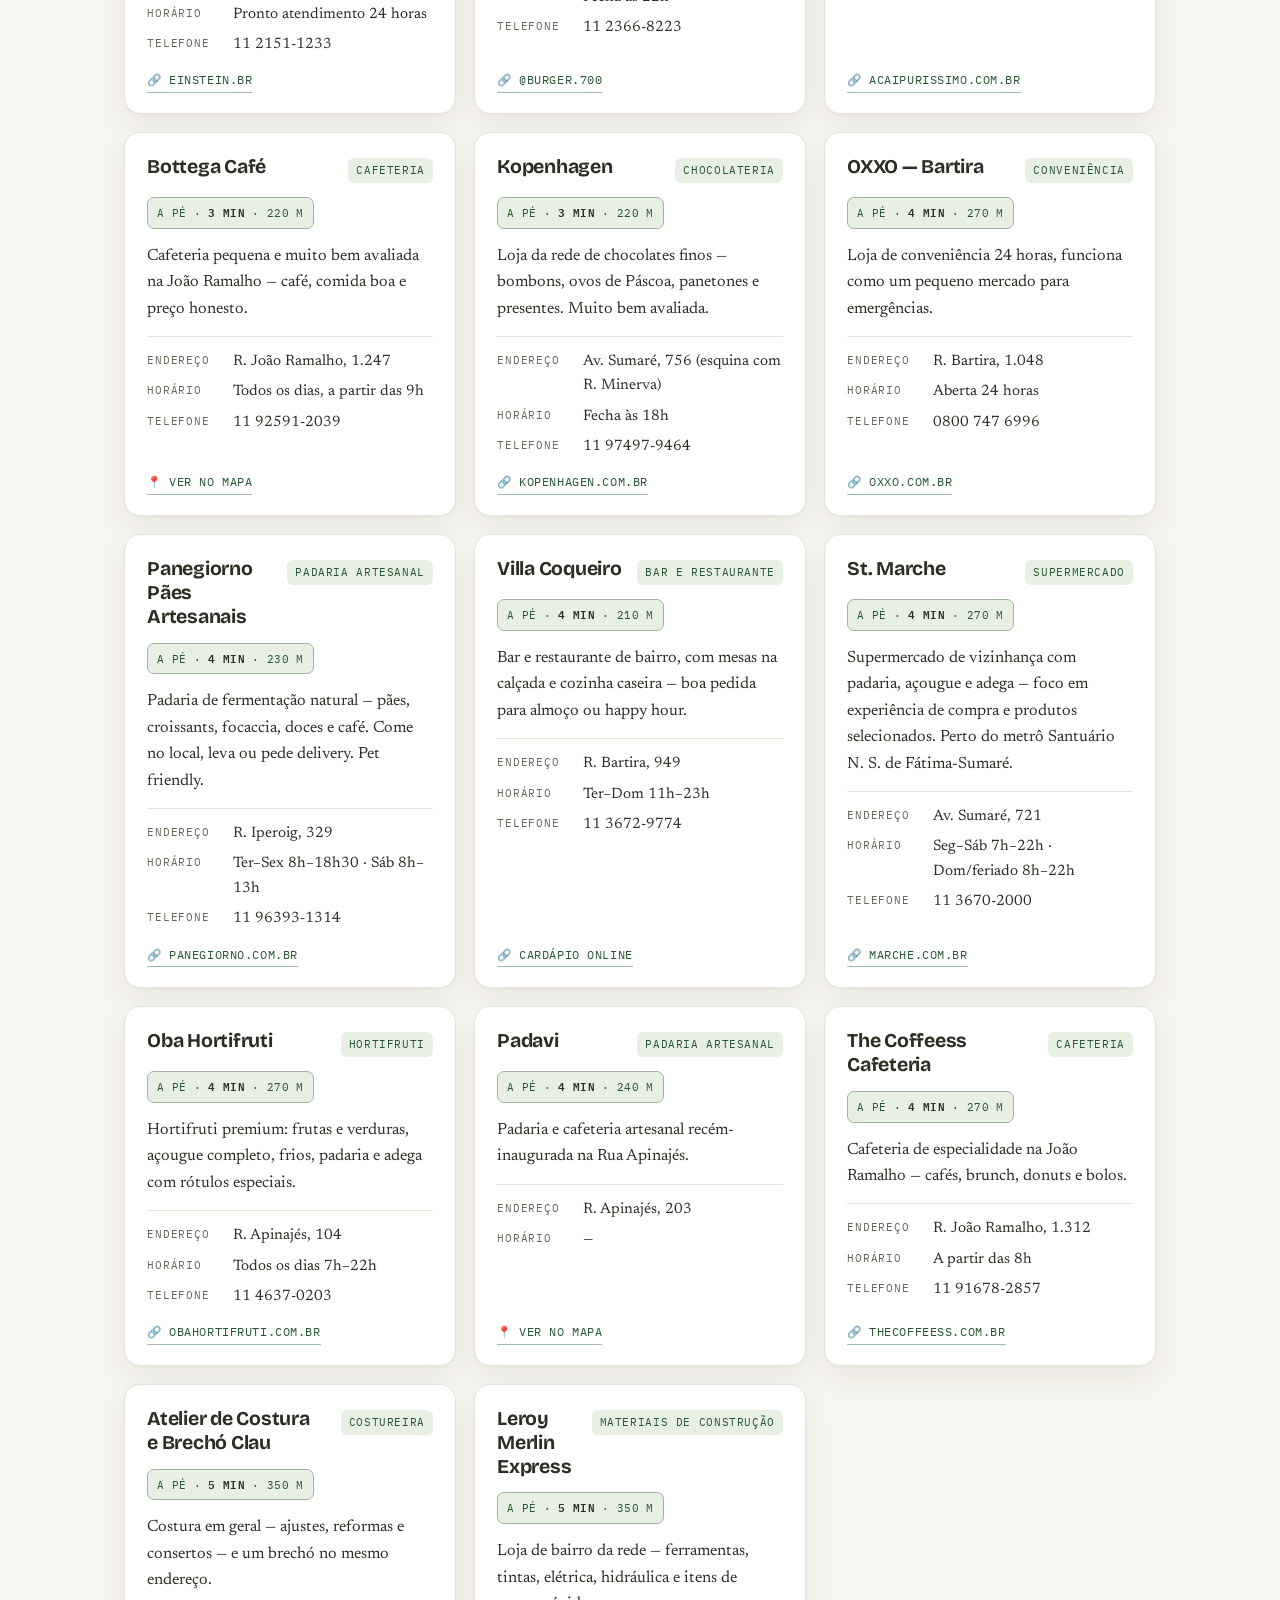
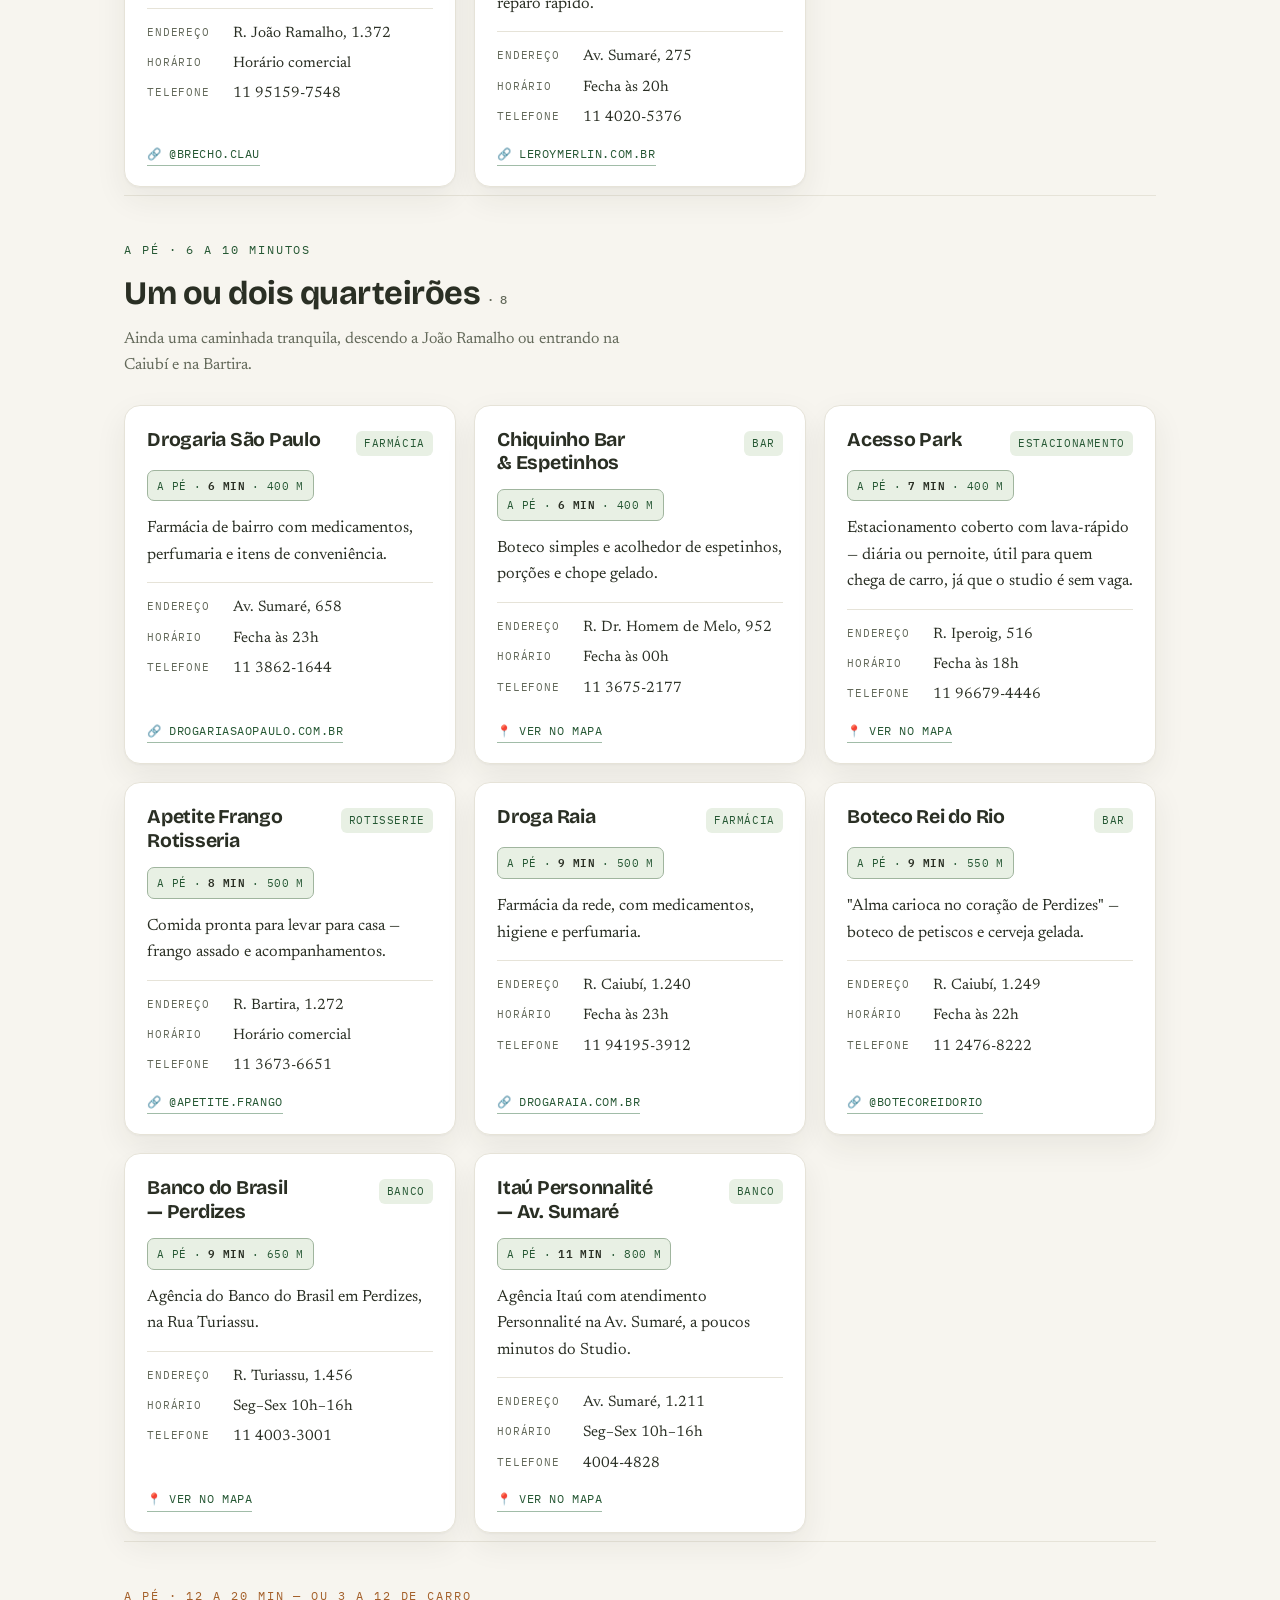
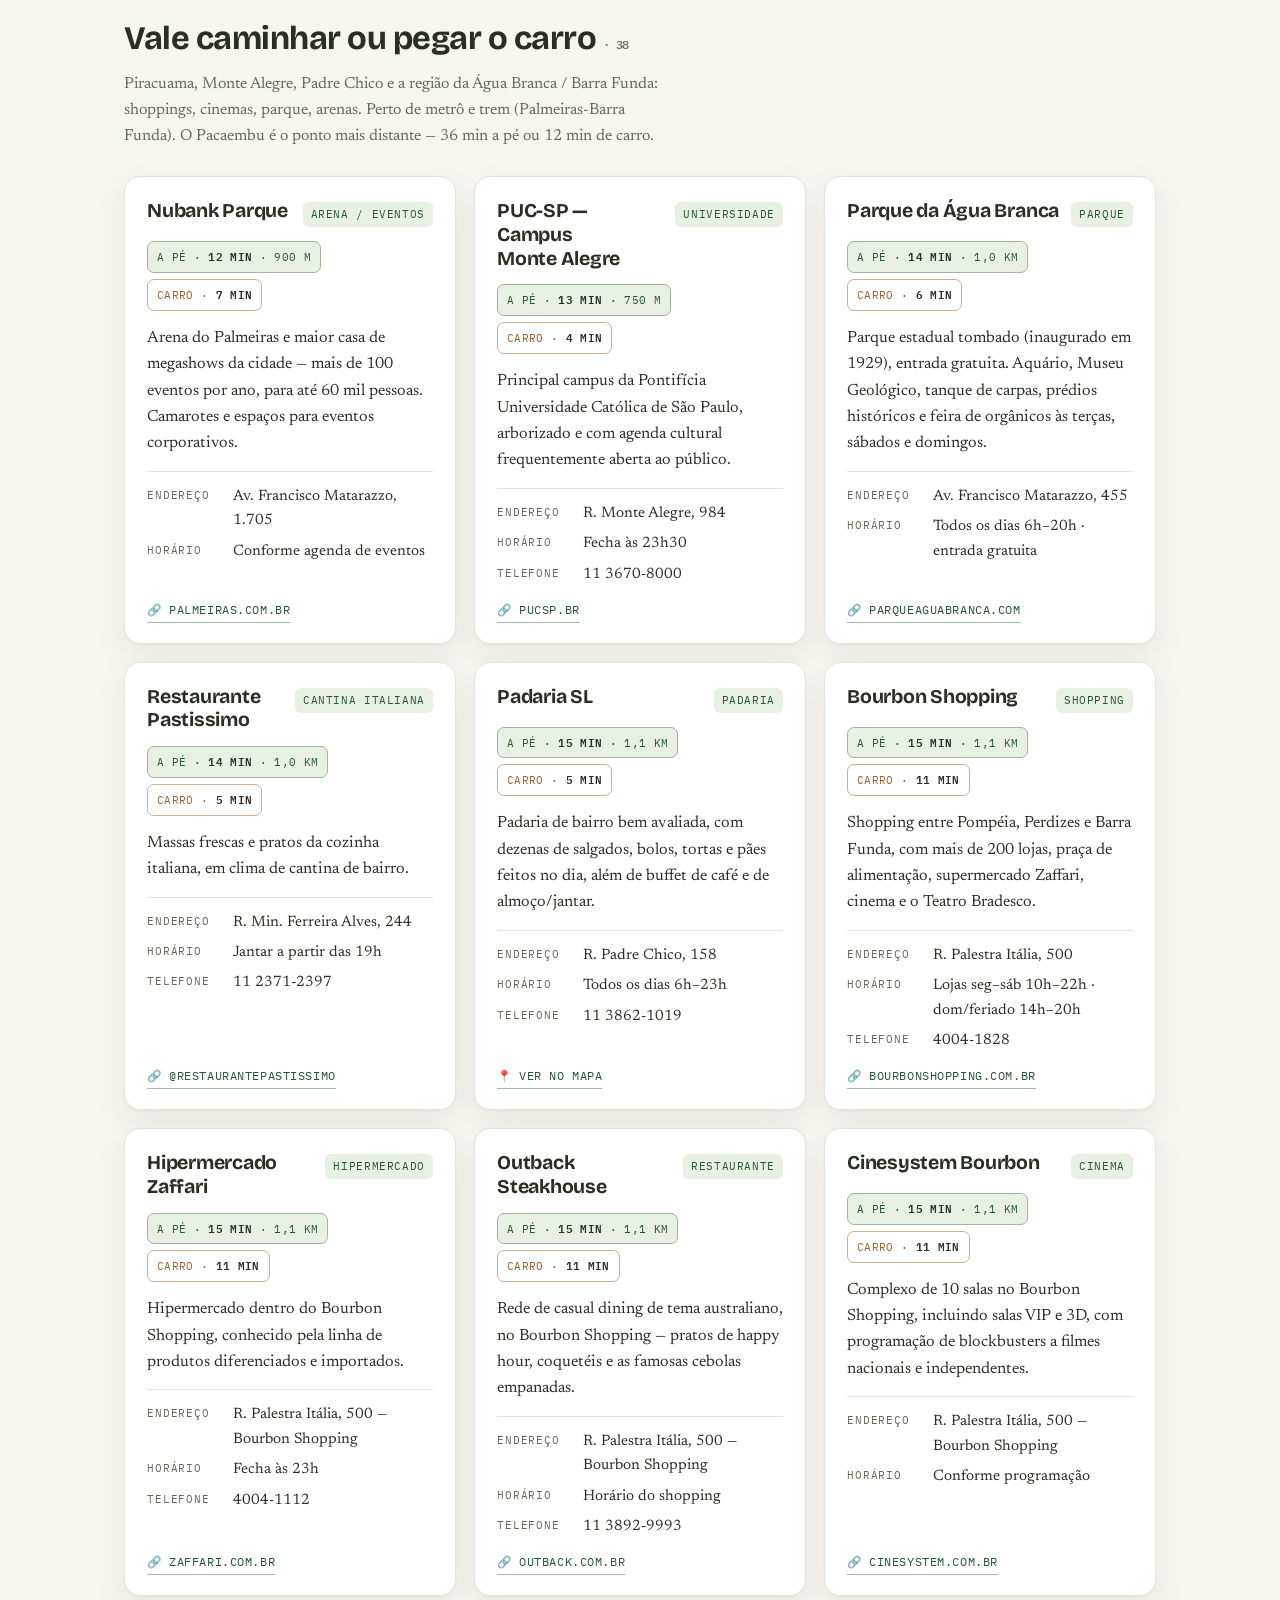
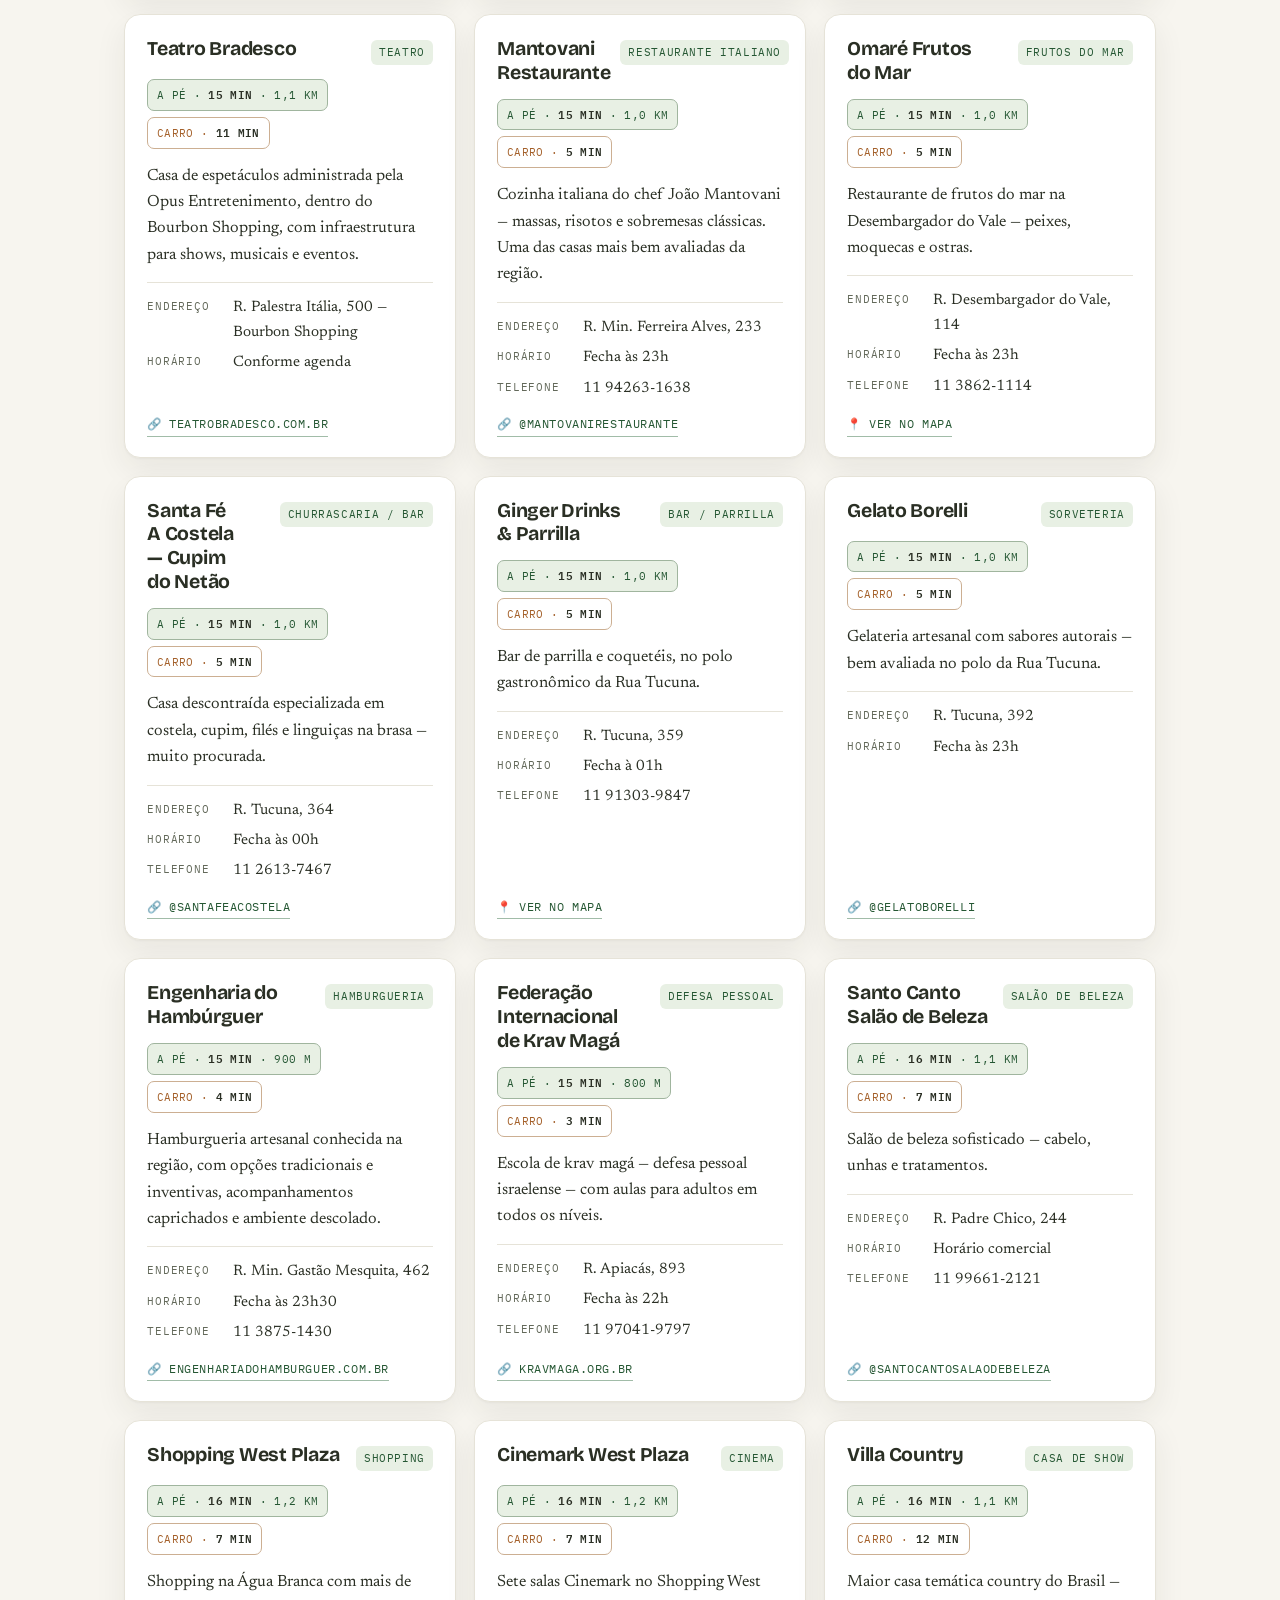
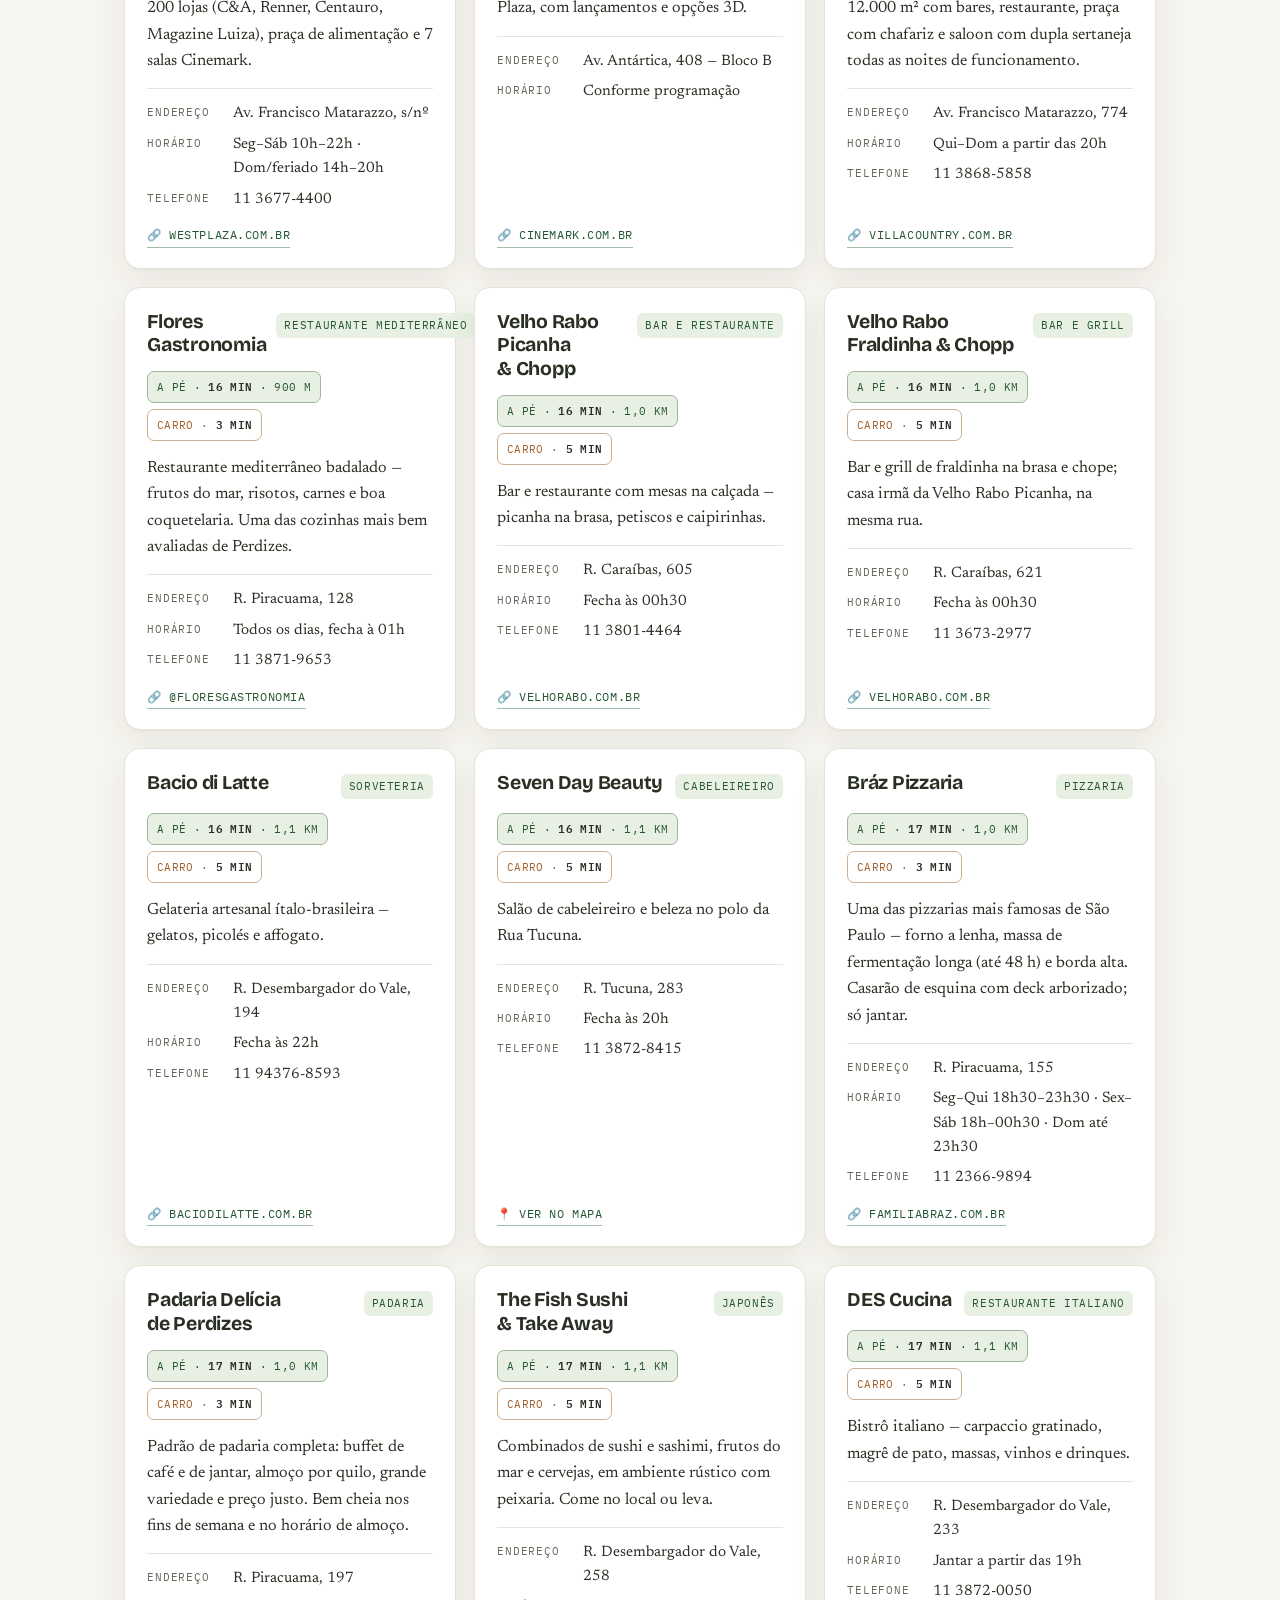
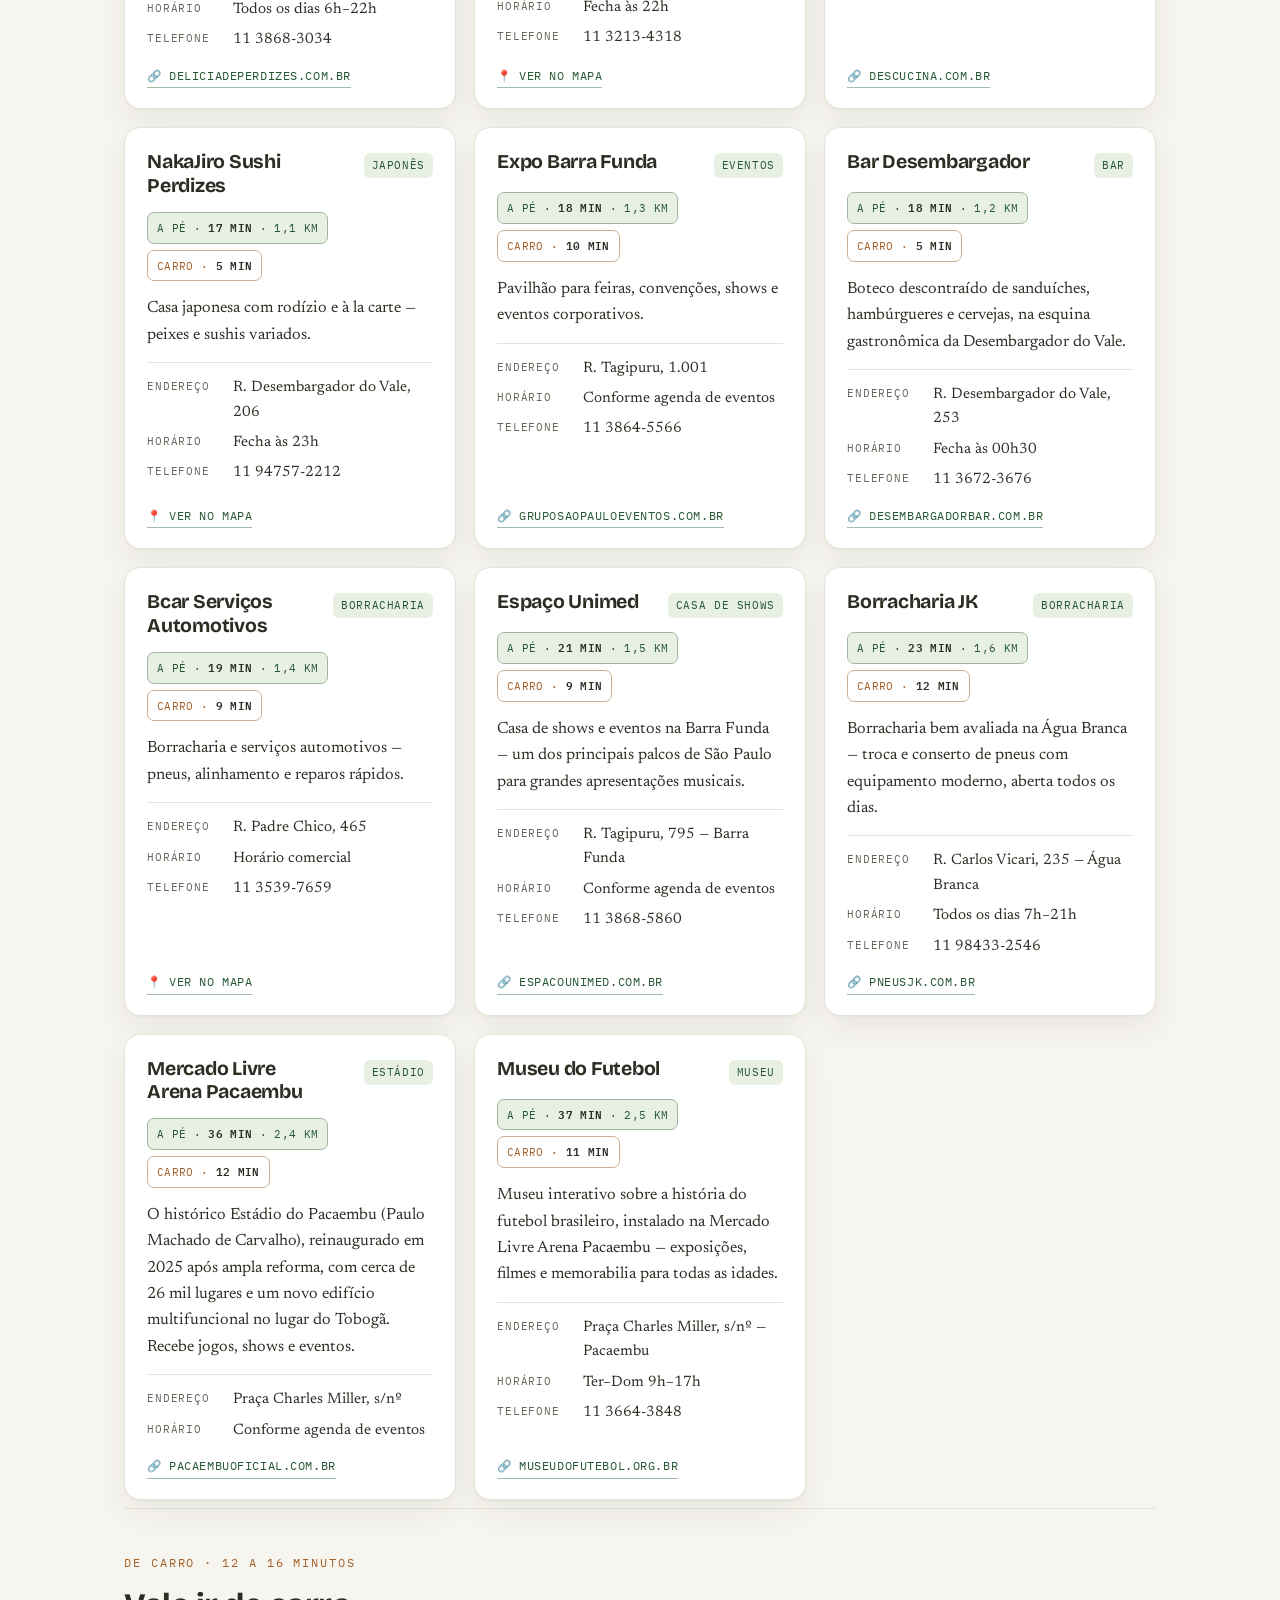
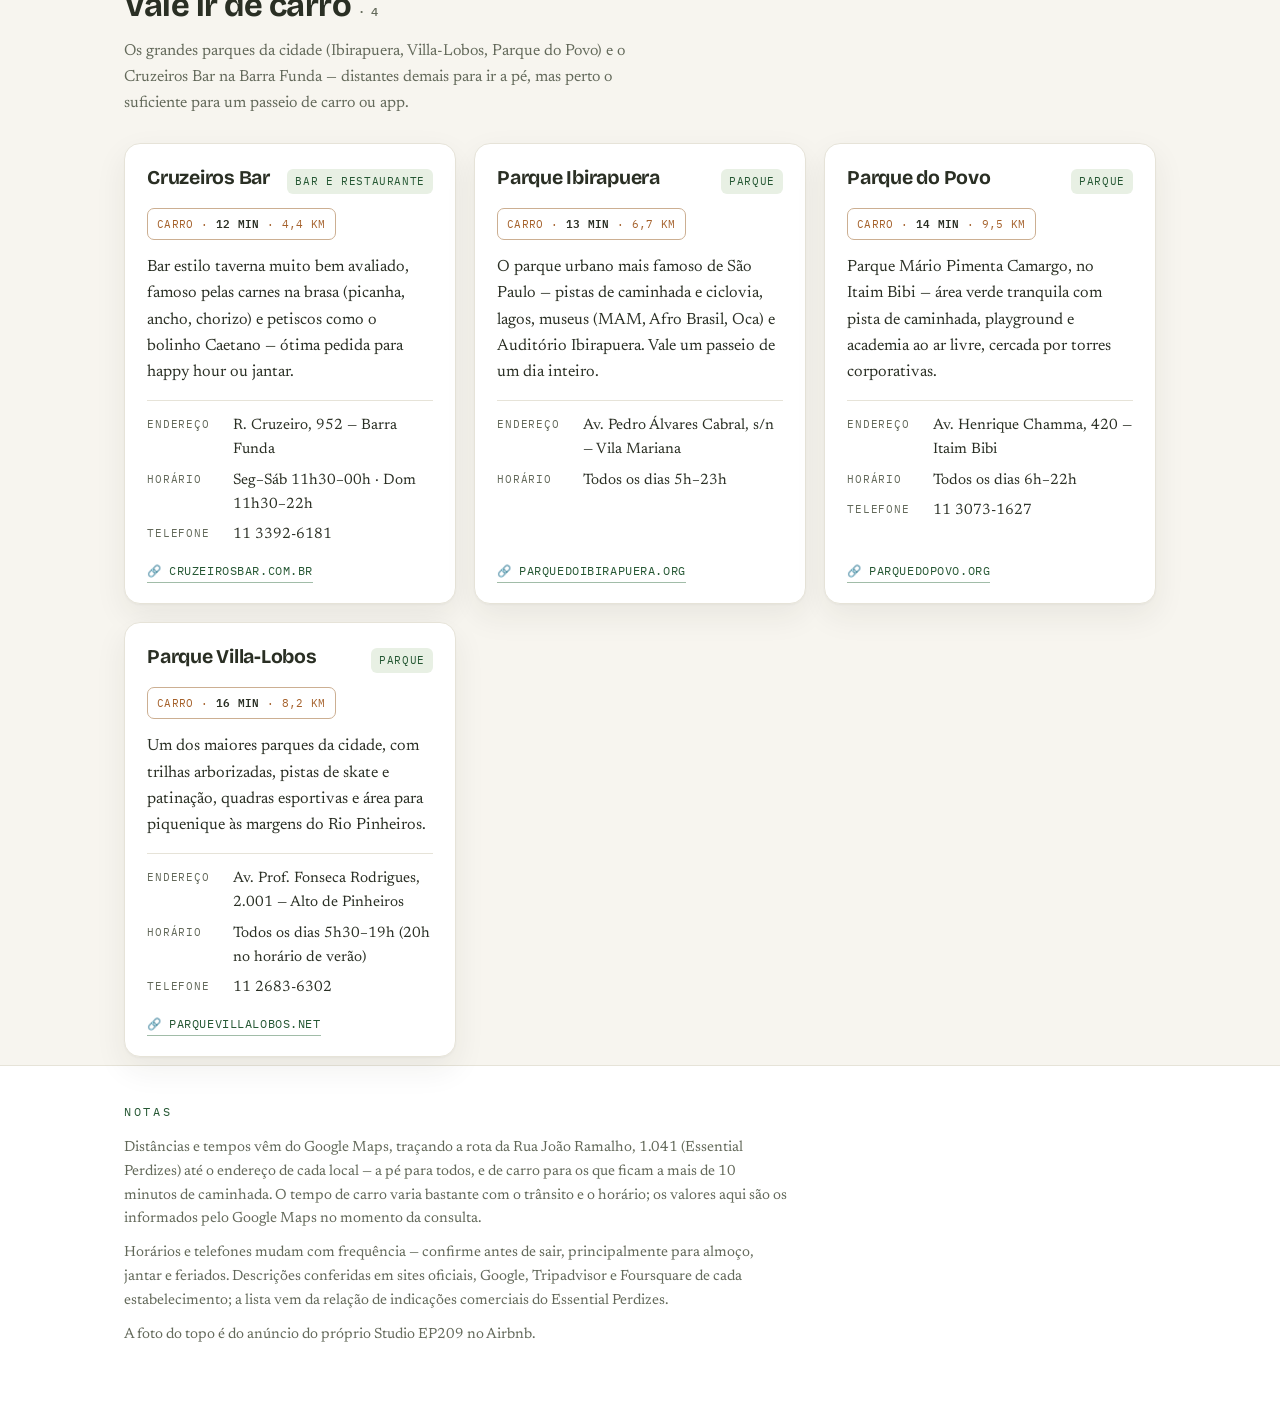
==== commit b459148e: "Atualiza avaliações, completa catálogo de vizinhança e cria página Descubra São Paulo - Atualiza o n" ====
--- a/catalogo-vizinhanca-ep209.html
+++ b/catalogo-vizinhanca-ep209.html
@@ -275,7 +275,7 @@
     <h1>A vizinhança do <em>Studio EP209</em></h1>
     <p class="lede">Tudo o que dá para resolver a pé a partir do <strong>Essential Perdizes</strong> (Rua João Ramalho, 1.041) — padaria antes da reunião, mercado no fim do dia, farmácia, academia e os clássicos de Perdizes para levar uma visita. As distâncias foram medidas no Google Maps, do endereço do prédio até cada local.</p>
     <div class="runline">
-      <span><b>72</b> endereços</span>
+      <span><b>70</b> endereços</span>
       <span><b>Perdizes</b>, São&nbsp;Paulo</span>
       <span>origem: <b>Rua João Ramalho, 1.041</b></span>
       <span>a pé &amp; de carro pelo <b>Google Maps</b></span>
@@ -614,7 +614,23 @@
   {t:1,cat:"Alimentação",name:"Kopenhagen",tipo:"Chocolateria",walk:"3 min",dist:"220 m",car:"",
    desc:"Loja da rede de chocolates finos — bombons, ovos de Páscoa, panetones e presentes. Muito bem avaliada.",
    addr:"Av. Sumaré, 756 (esquina com R. Minerva)",hours:"Fecha às 18h",tel:"11 97497-9464",
-   url:"https://www.kopenhagen.com.br/",link:"kopenhagen.com.br"}
+   url:"https://www.kopenhagen.com.br/",link:"kopenhagen.com.br"},
+  {t:2,cat:"Serviços",name:"Banco do Brasil — Perdizes",tipo:"Banco",walk:"9 min",dist:"650 m",car:"",
+   desc:"Agência do Banco do Brasil em Perdizes, na Rua Turiassu.",
+   addr:"R. Turiassu, 1.456",hours:"Seg–Sex 10h–16h",tel:"11 4003-3001",
+   url:"https://www.google.com/maps/place/BANCO+DO+BRASIL+-+PERDIZES-SP+-+Ag%C3%AAncia+1199/@-23.5299349,-46.6763832,17z",link:"ver no mapa"},
+  {t:2,cat:"Serviços",name:"Itaú Personnalité — Av. Sumaré",tipo:"Banco",walk:"11 min",dist:"800 m",car:"",
+   desc:"Agência Itaú com atendimento Personnalité na Av. Sumaré, a poucos minutos do Studio.",
+   addr:"Av. Sumaré, 1.211",hours:"Seg–Sex 10h–16h",tel:"4004-4828",
+   url:"https://maps.app.goo.gl/tooDXBSNzEMX6hRw5",link:"ver no mapa"},
+  {t:3,cat:"Lazer",name:"Espaço Unimed",tipo:"Casa de shows",walk:"21 min",dist:"1,5 km",car:"9 min",
+   desc:"Casa de shows e eventos na Barra Funda — um dos principais palcos de São Paulo para grandes apresentações musicais.",
+   addr:"R. Tagipuru, 795 — Barra Funda",hours:"Conforme agenda de eventos",tel:"11 3868-5860",
+   url:"https://www.espacounimed.com.br/",link:"espacounimed.com.br"},
+  {t:3,cat:"Lazer",name:"Museu do Futebol",tipo:"Museu",walk:"37 min",dist:"2,5 km",car:"11 min",
+   desc:"Museu interativo sobre a história do futebol brasileiro, instalado na Mercado Livre Arena Pacaembu — exposições, filmes e memorabilia para todas as idades.",
+   addr:"Praça Charles Miller, s/nº — Pacaembu",hours:"Ter–Dom 9h–17h",tel:"11 3664-3848",
+   url:"https://www.museudofutebol.org.br/",link:"museudofutebol.org.br"}
 ];
 
 const TIERS = {
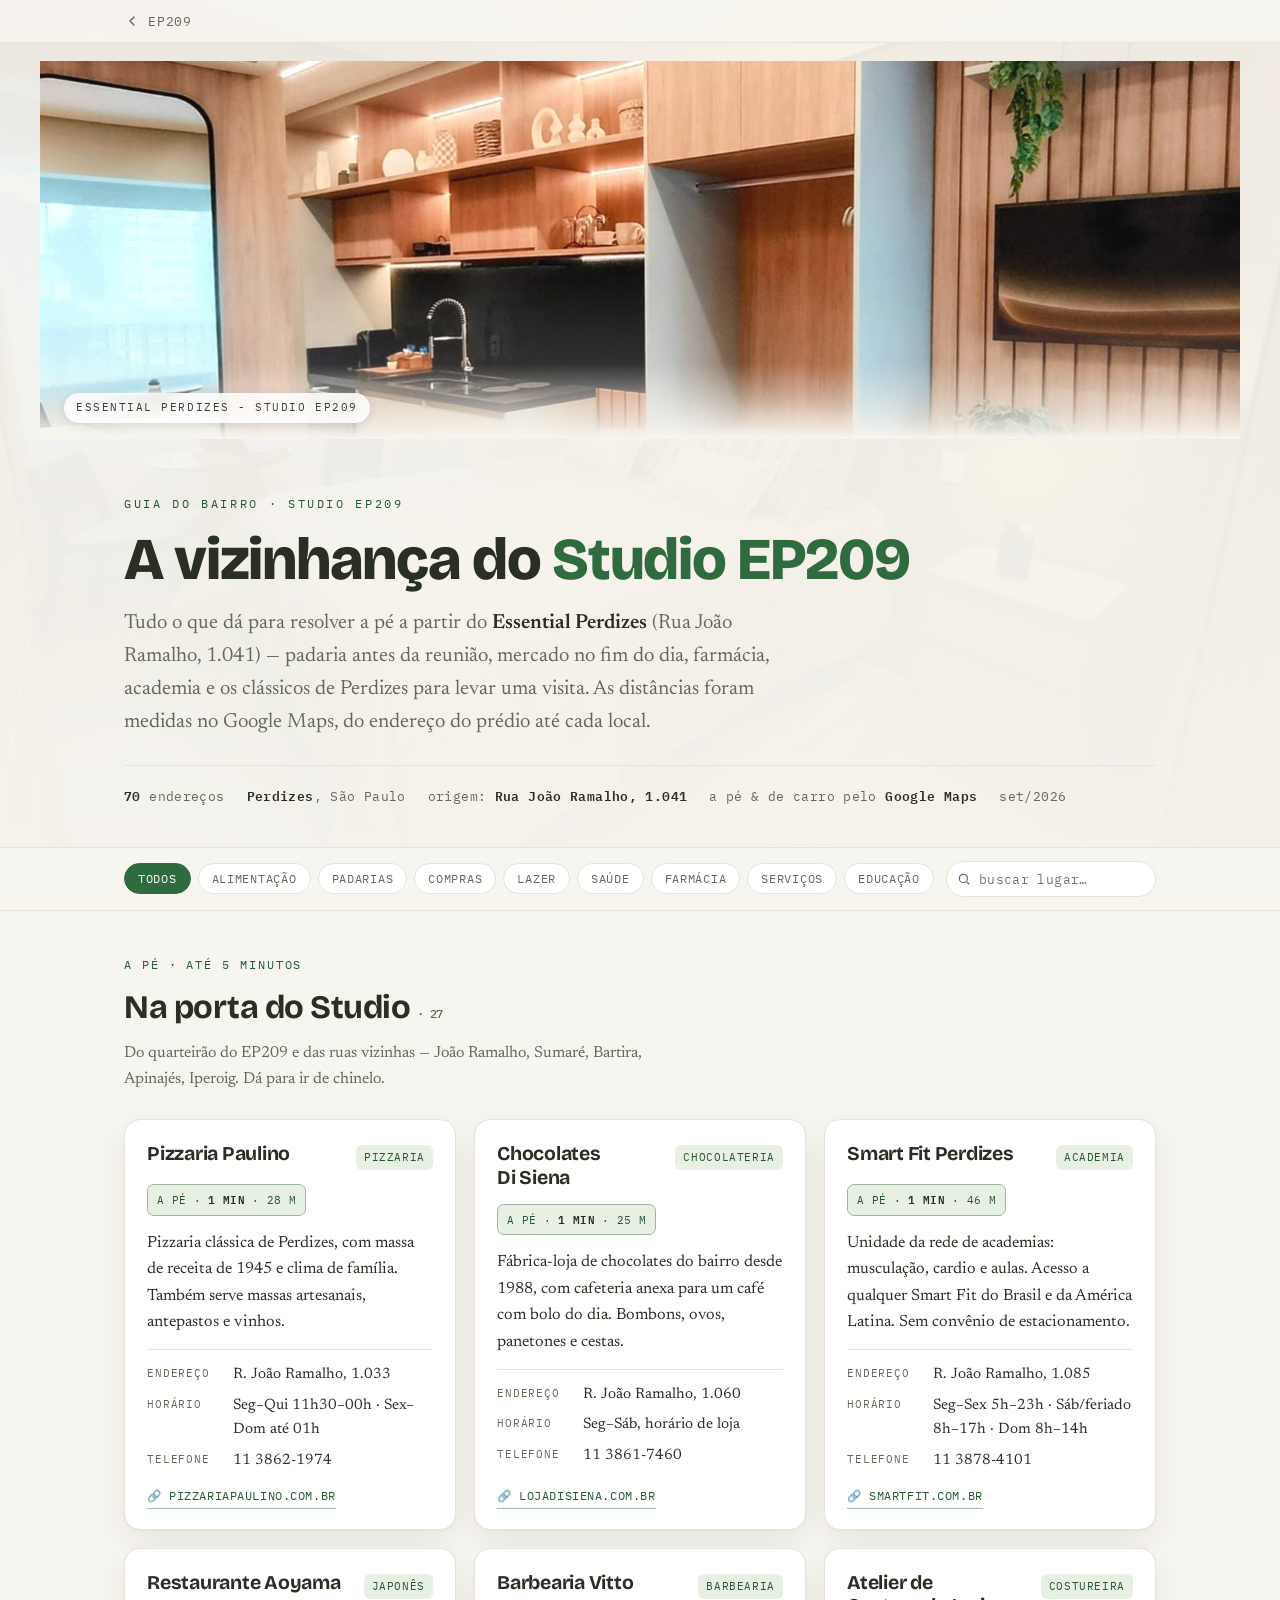
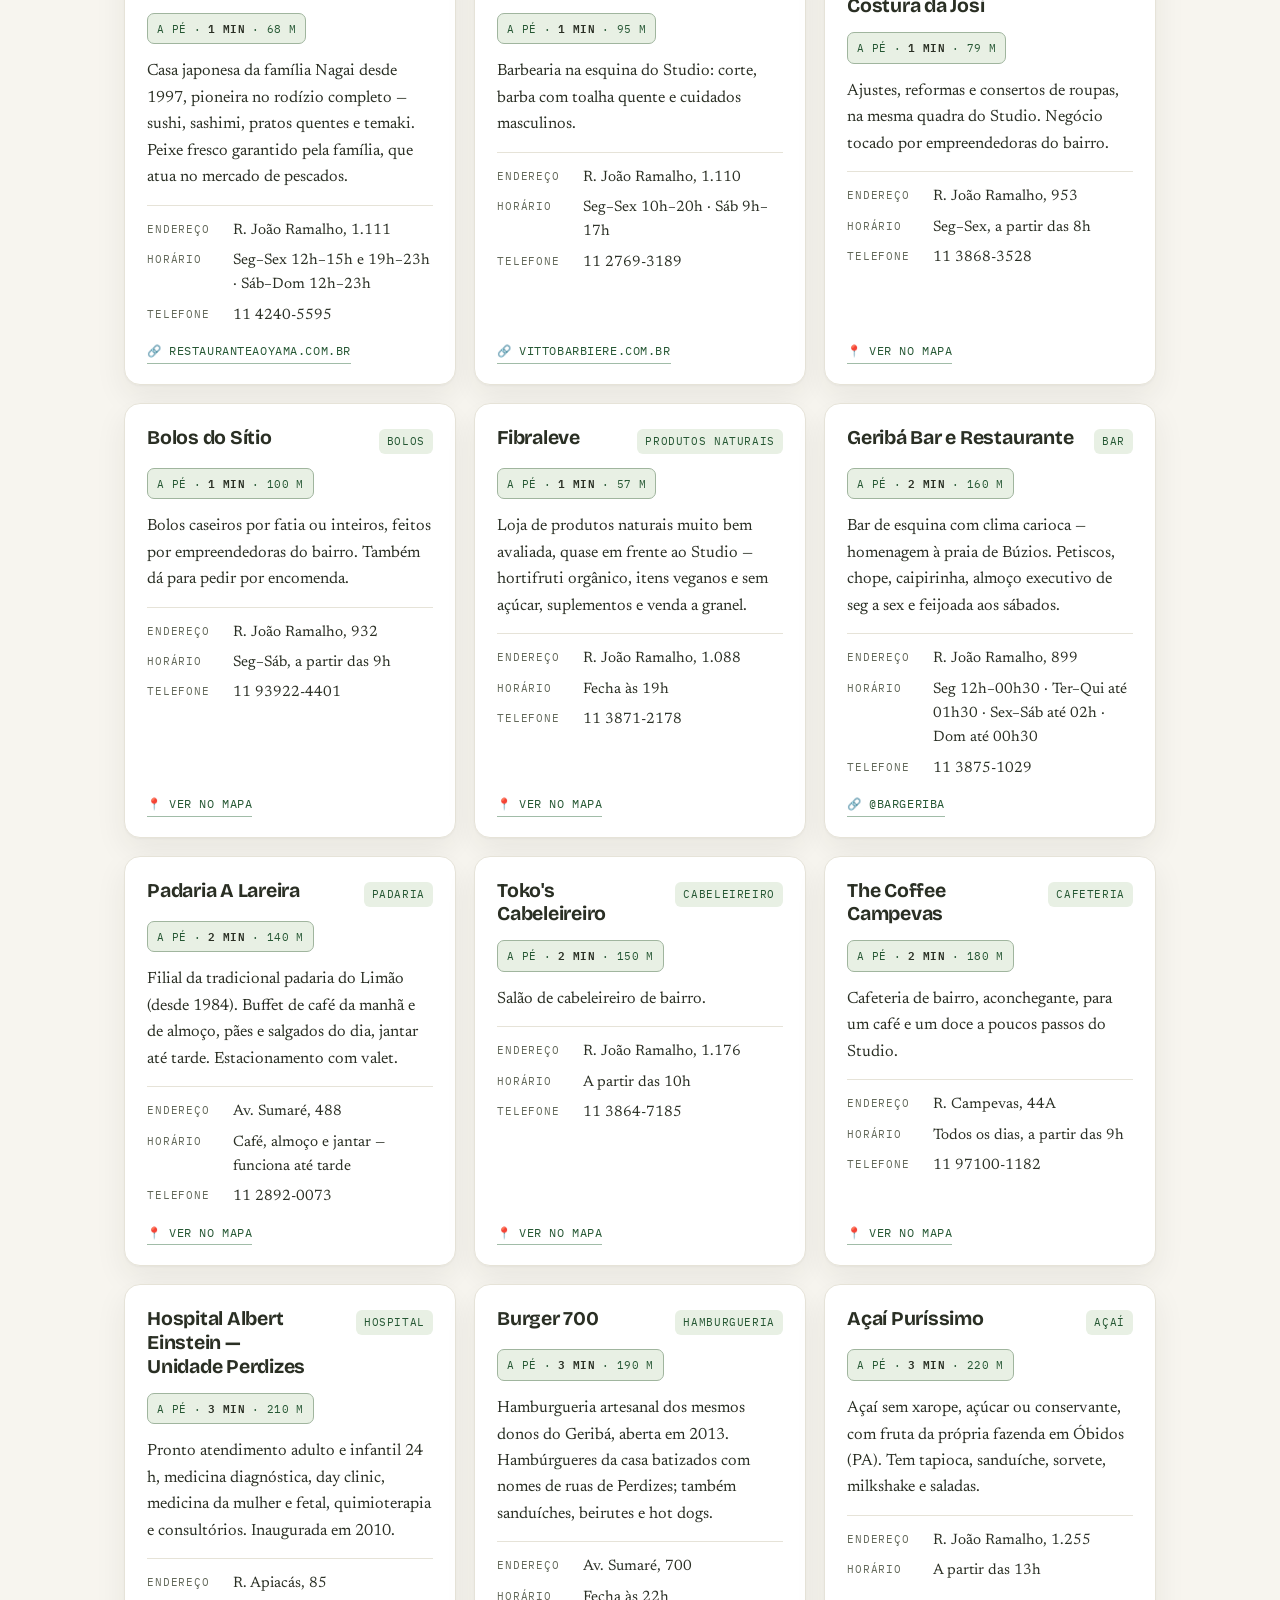
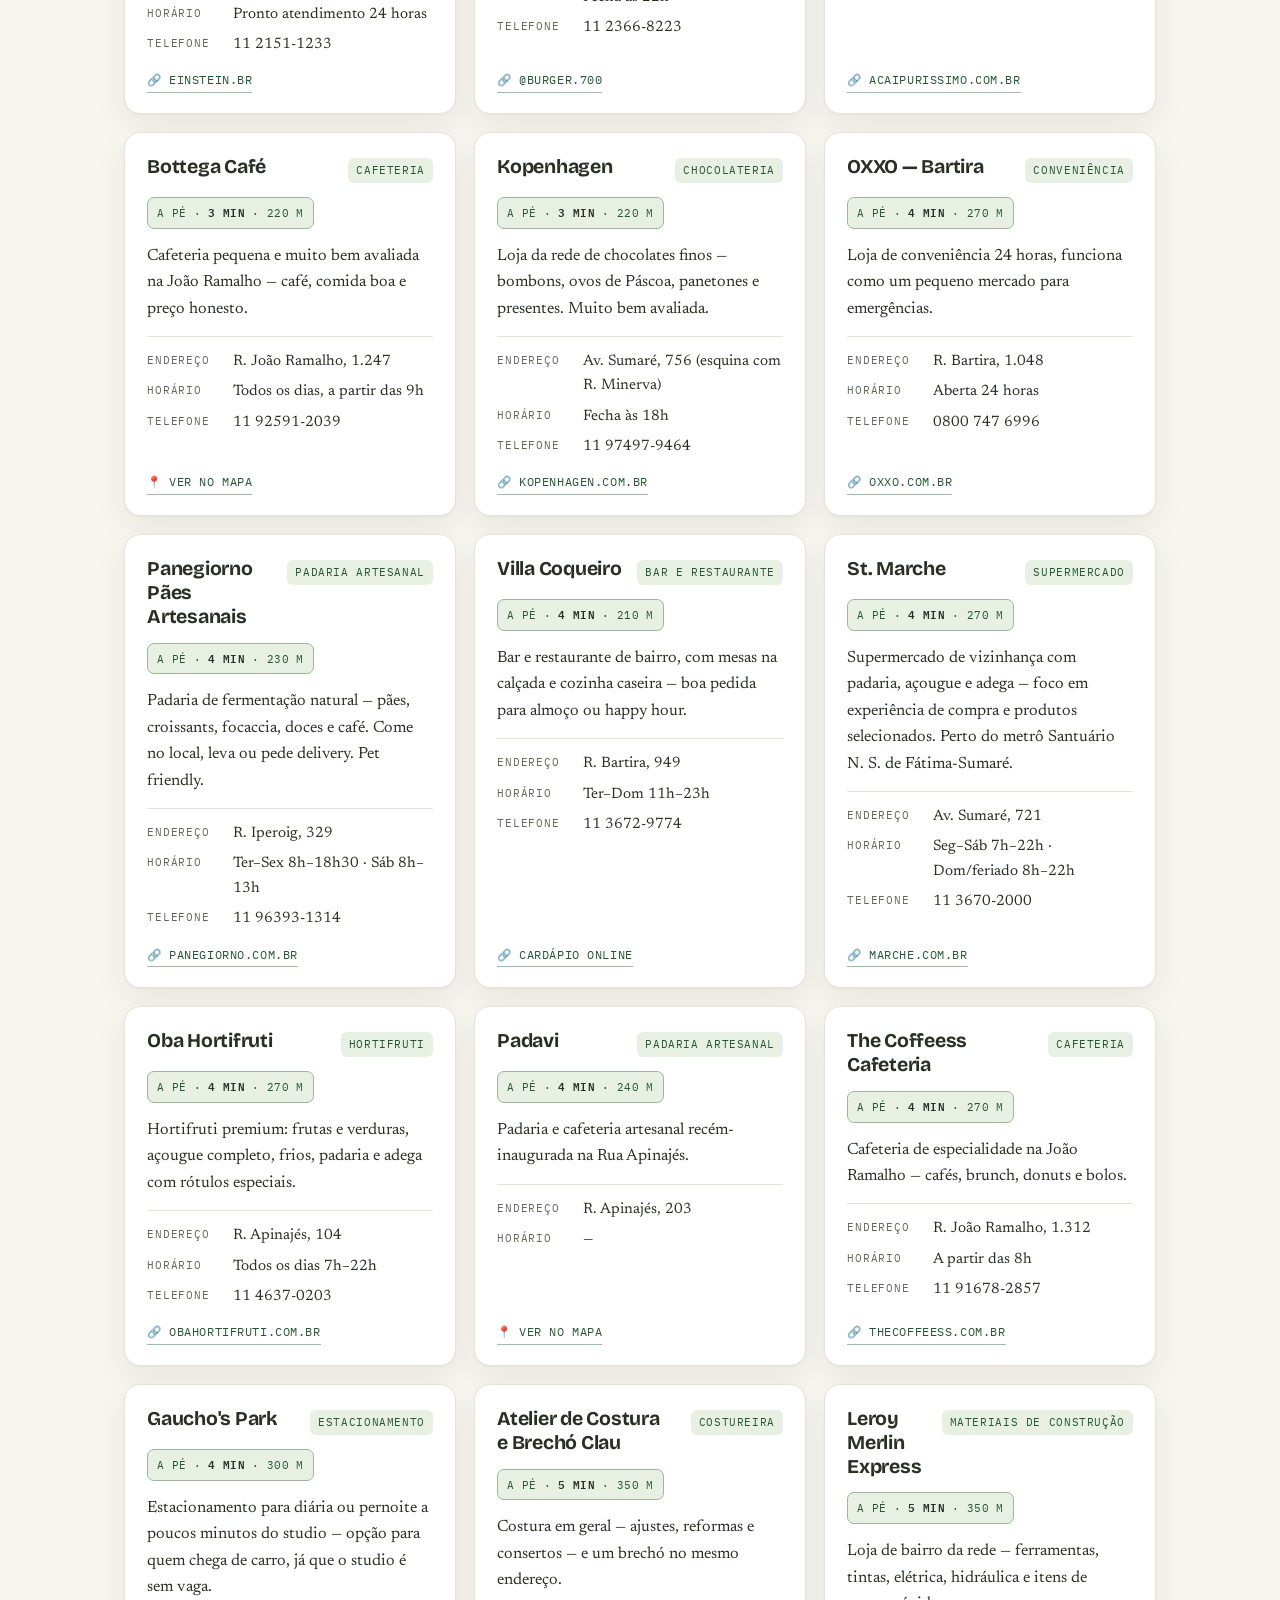
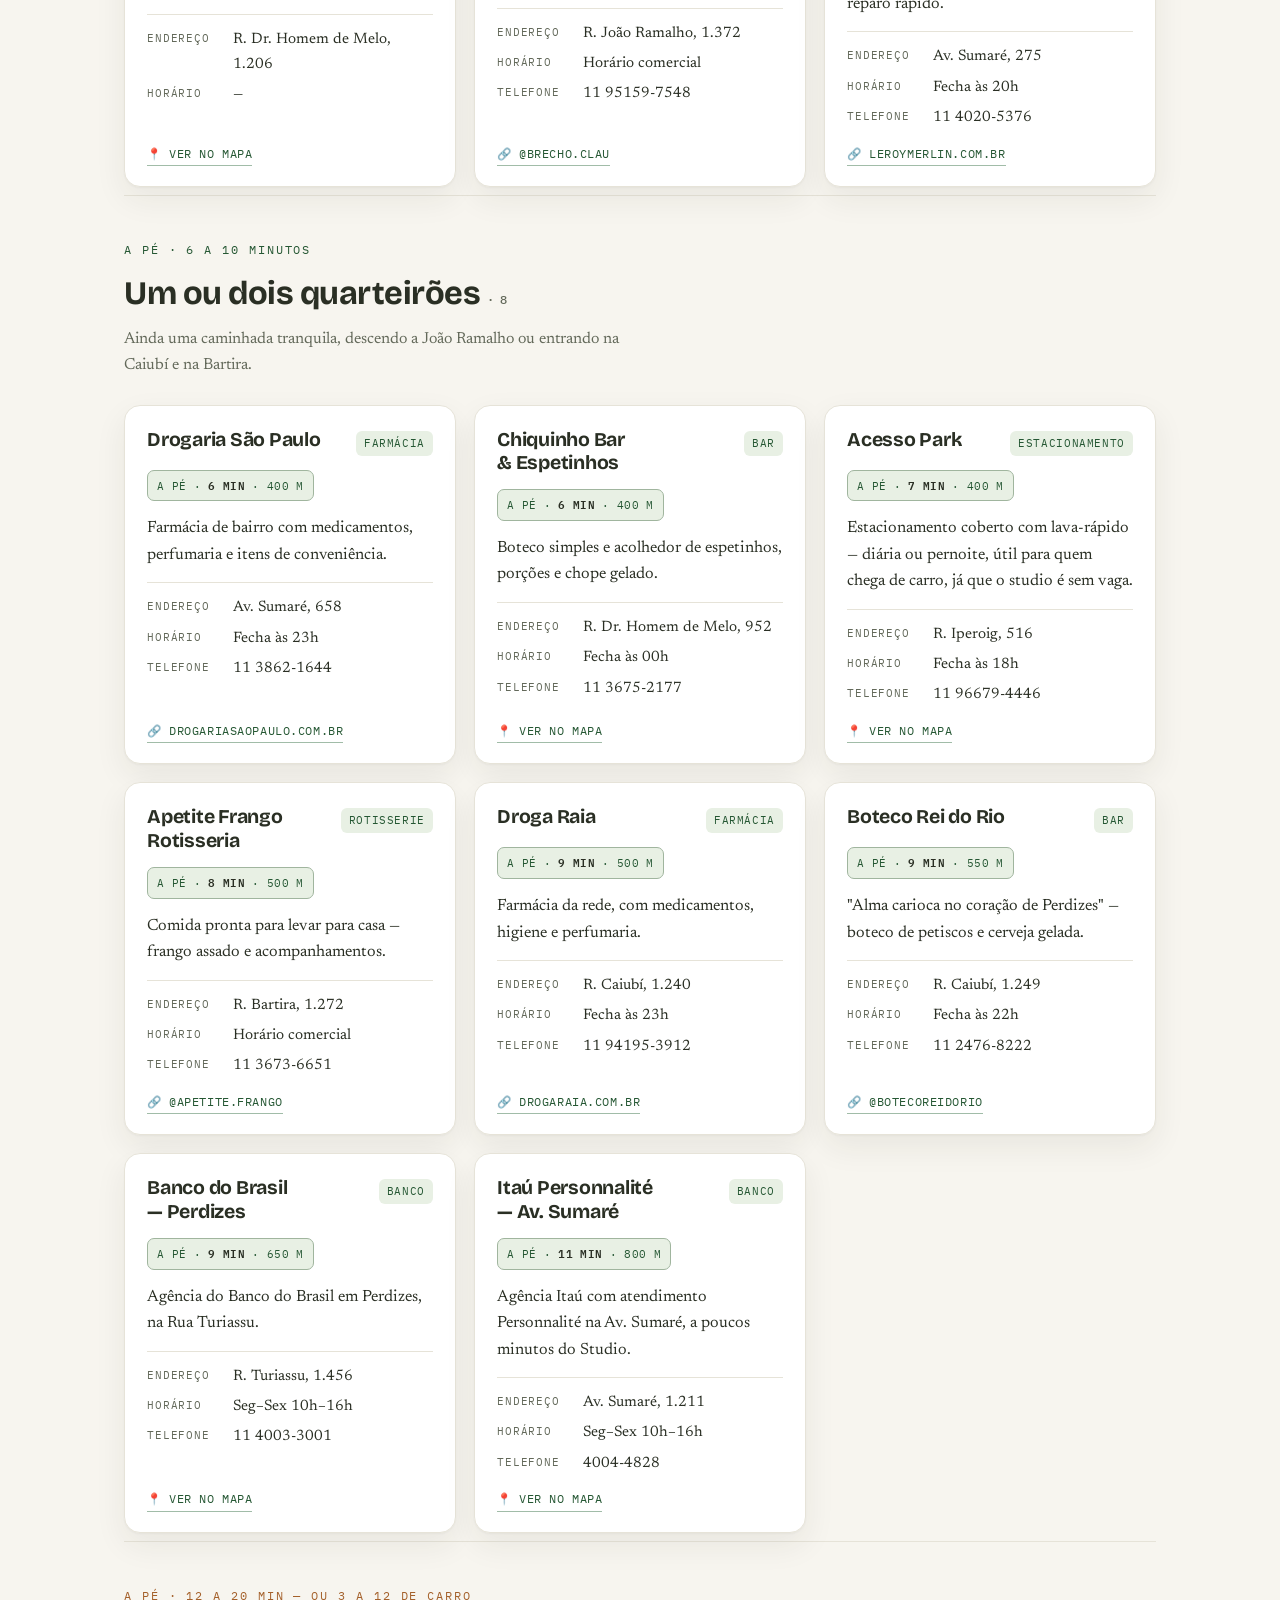
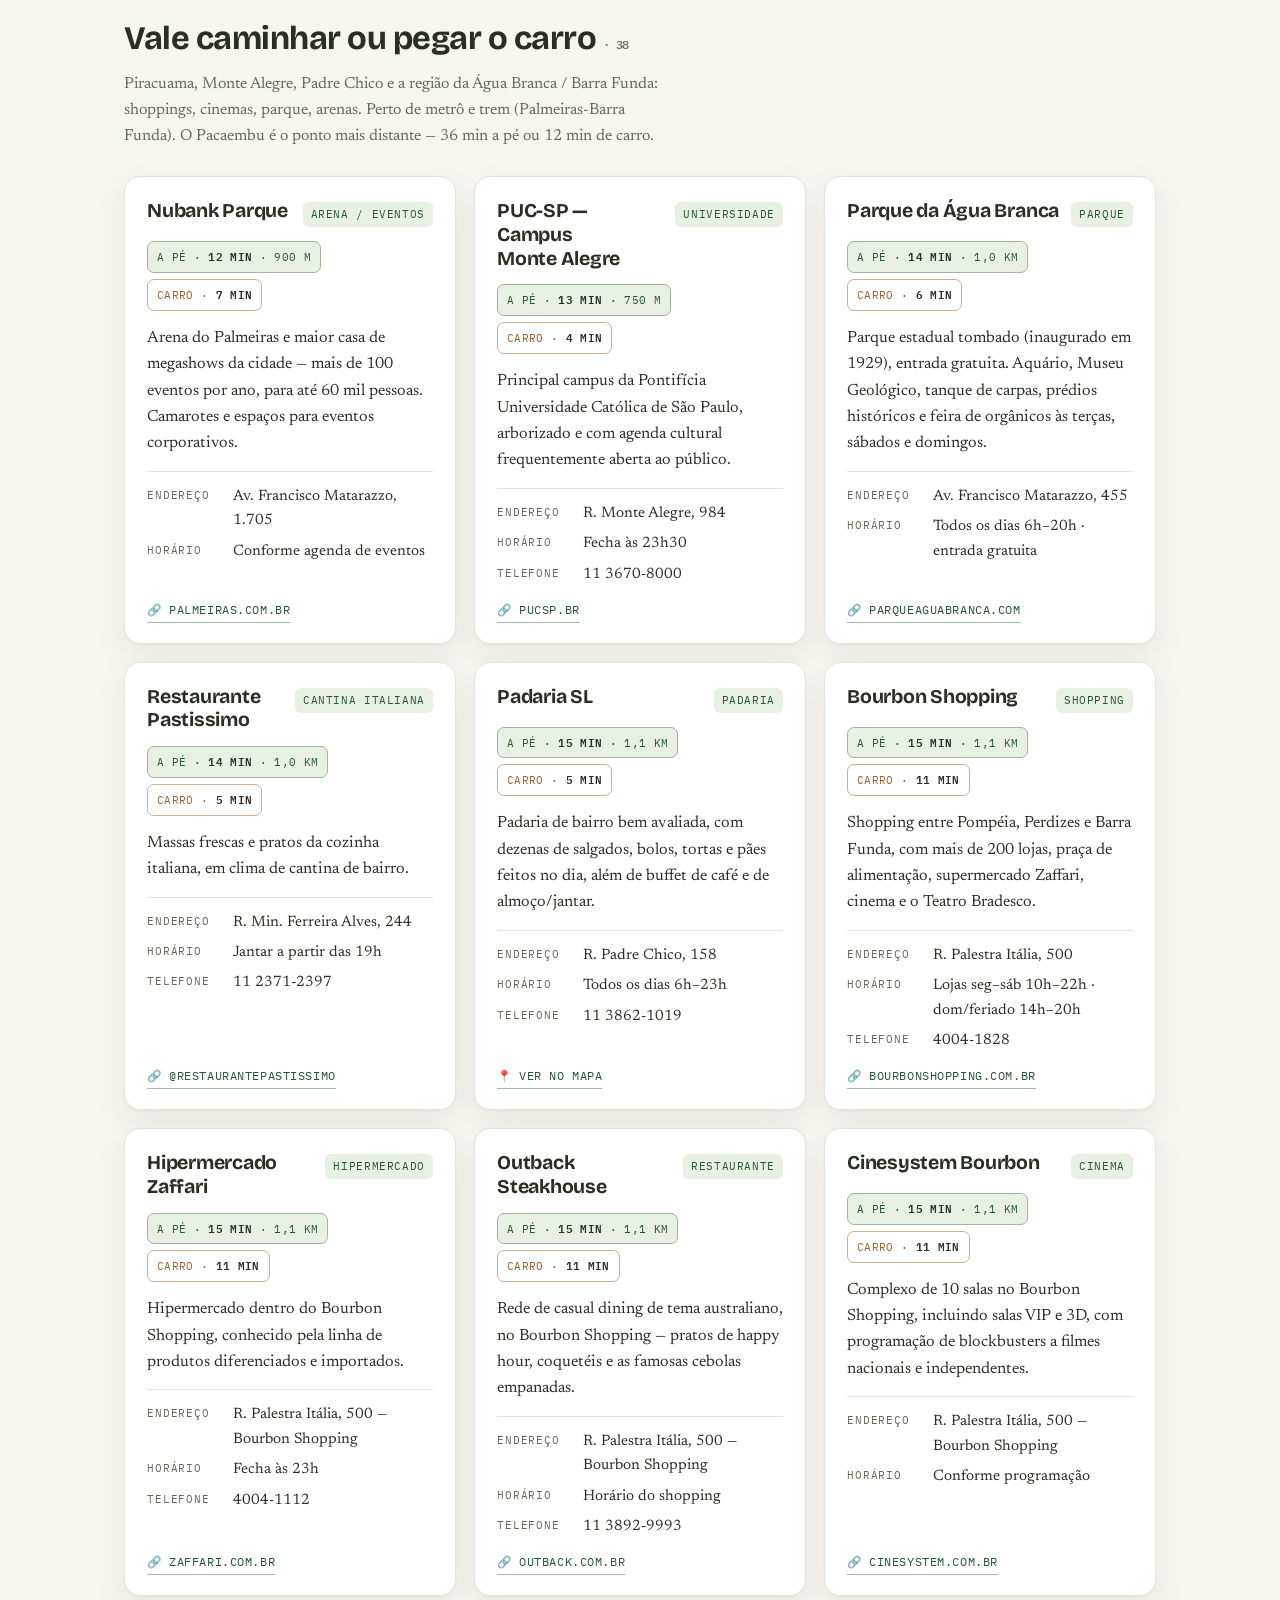
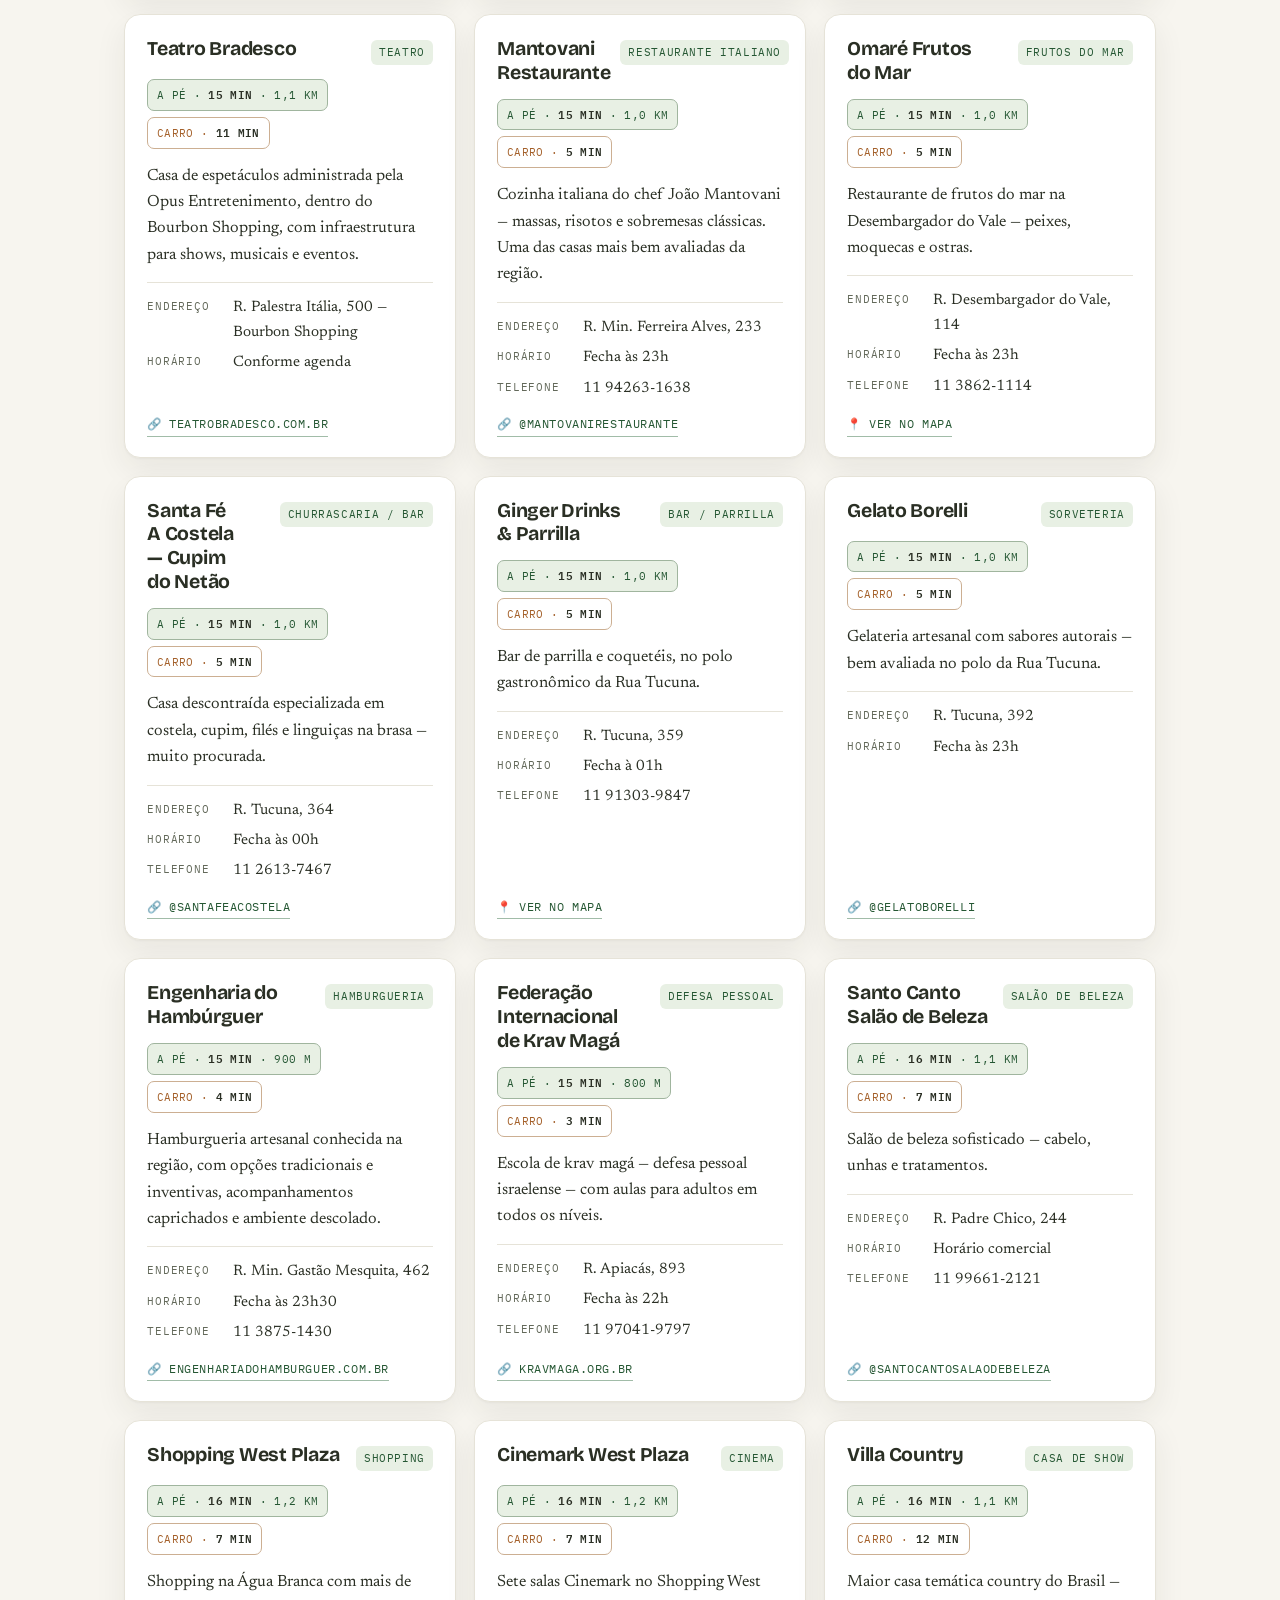
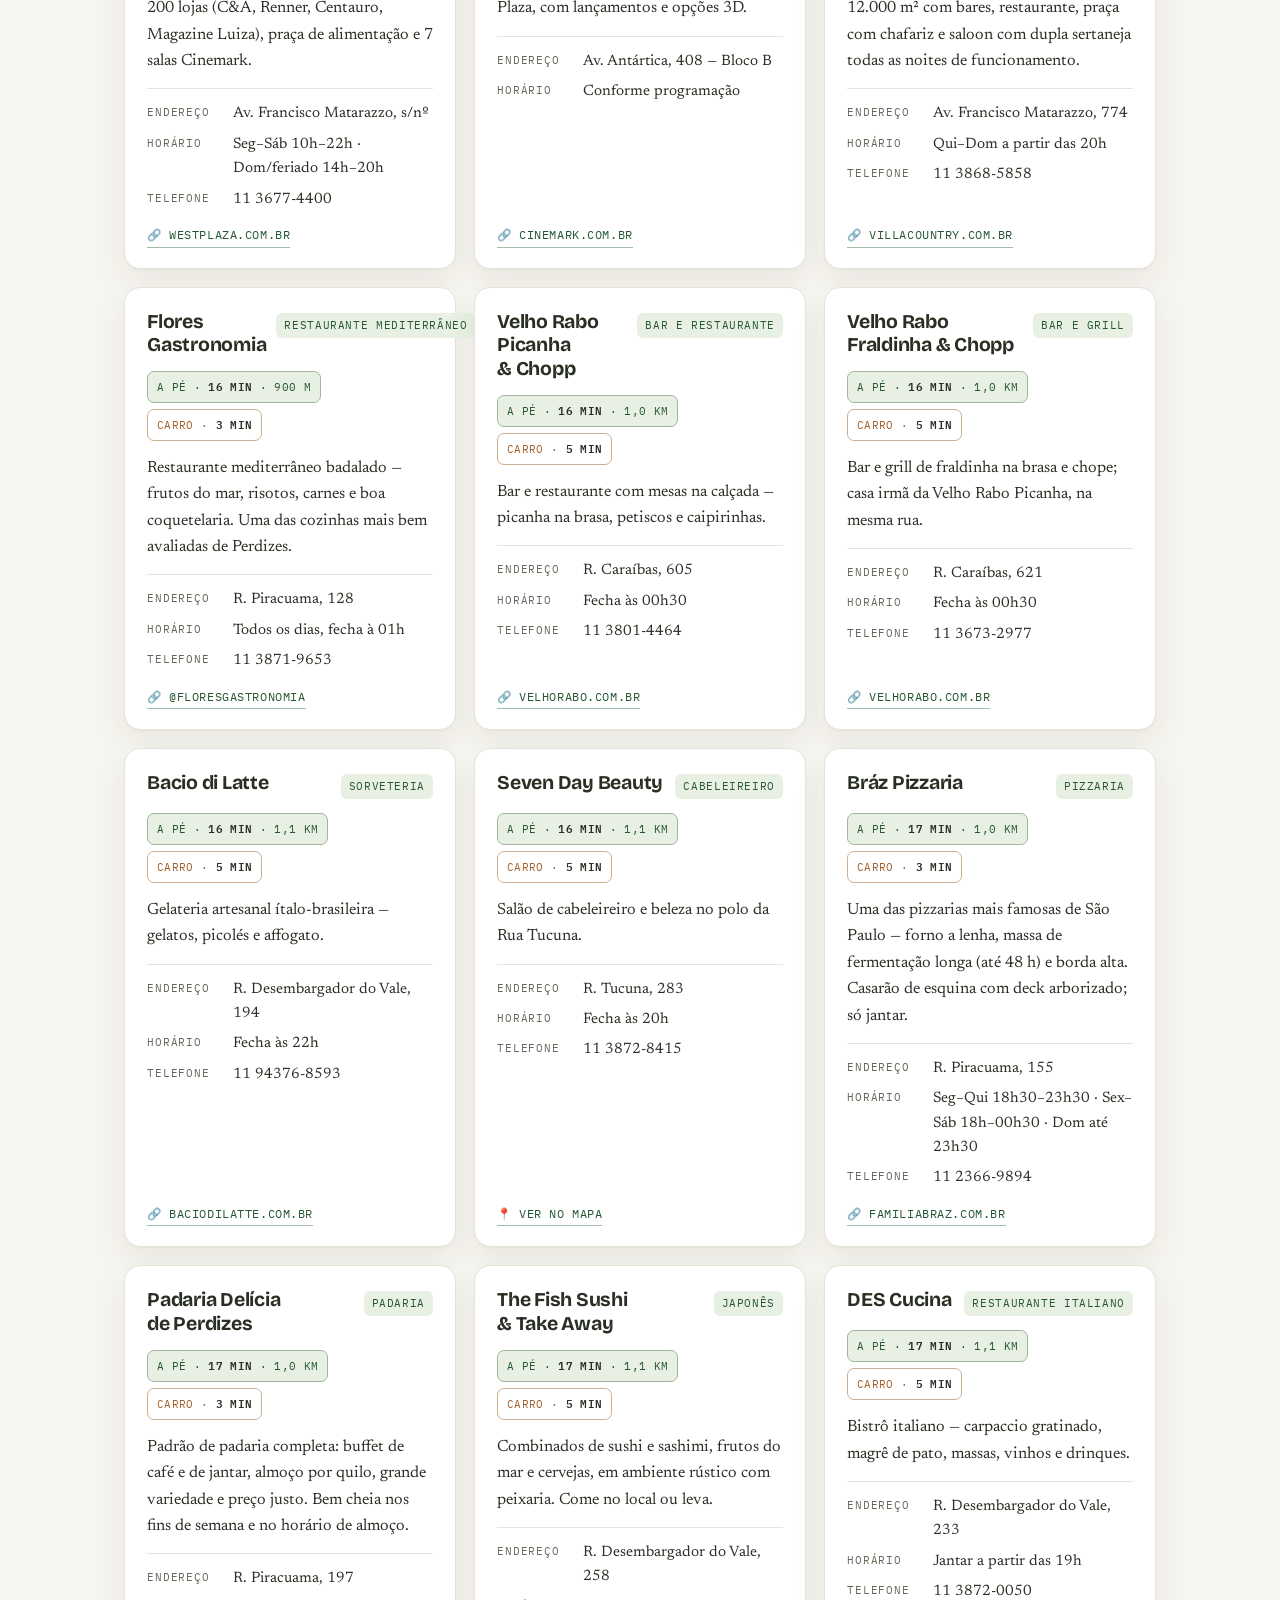
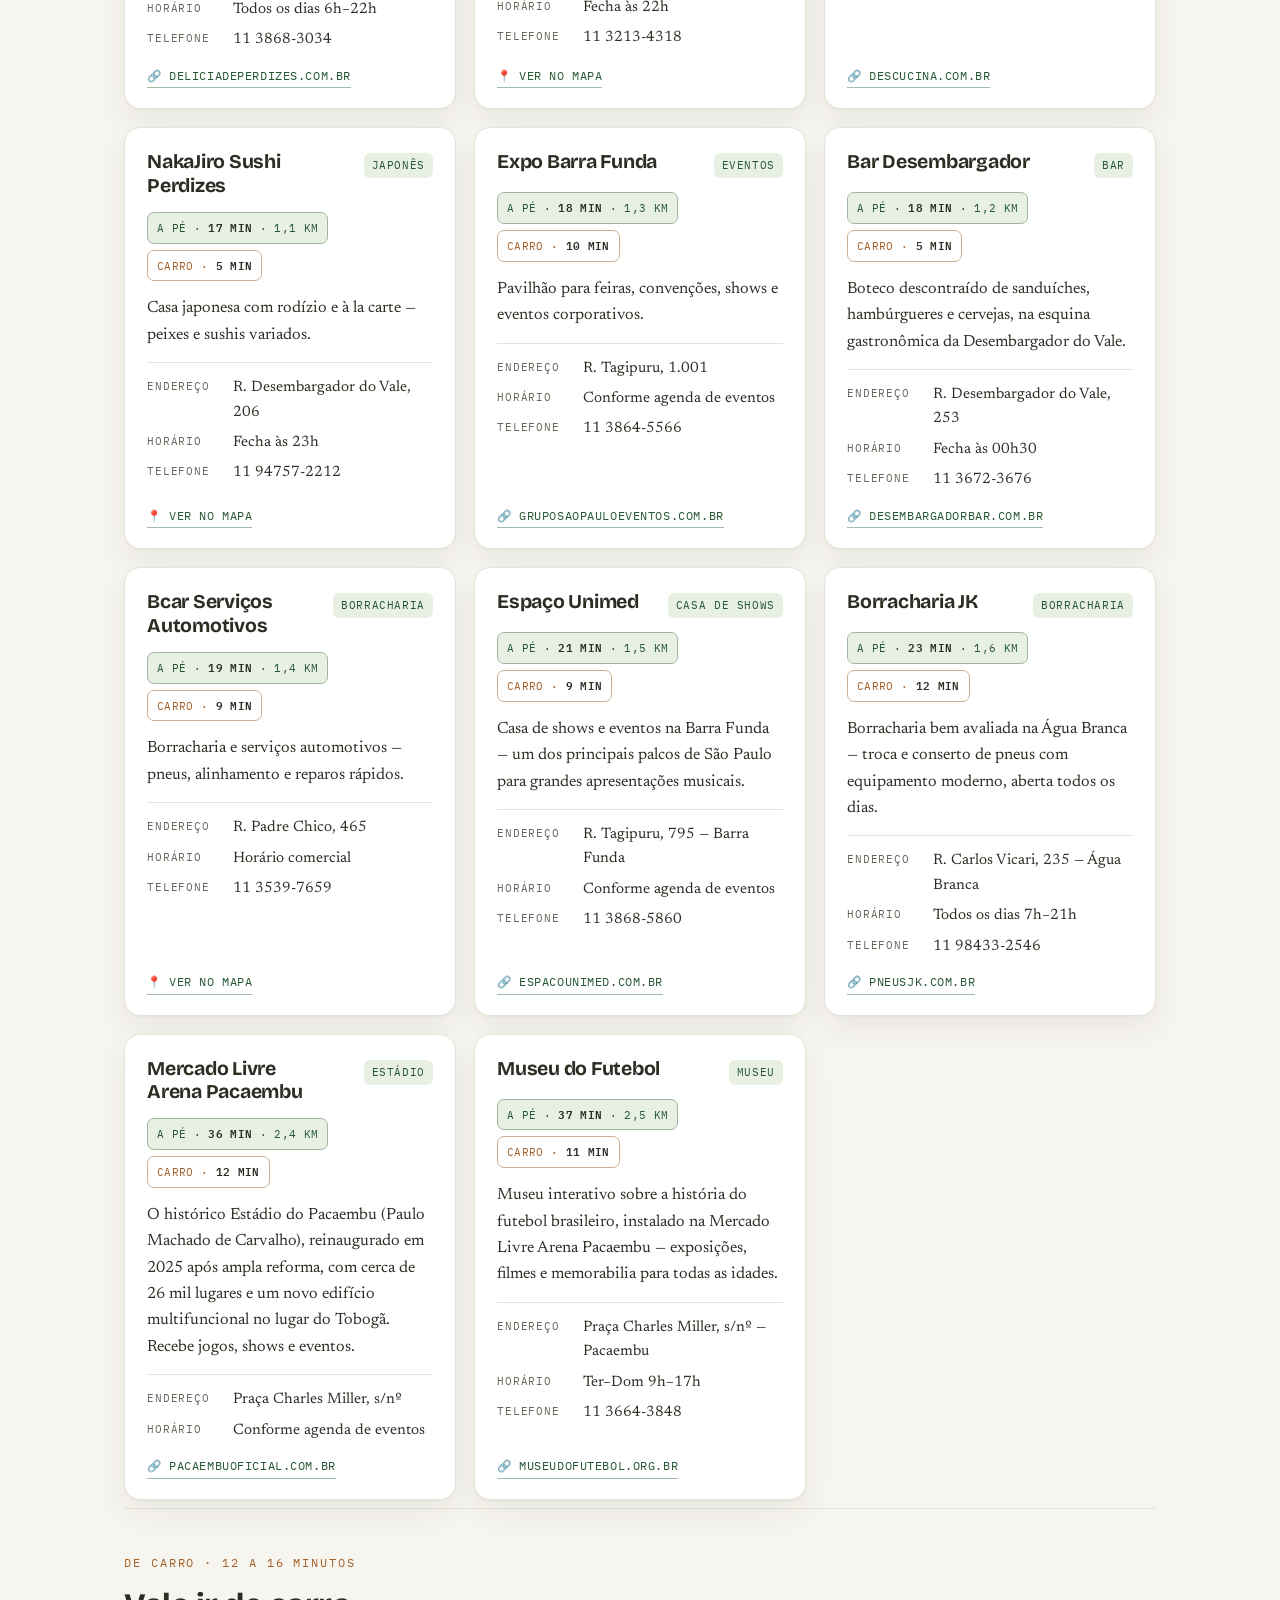
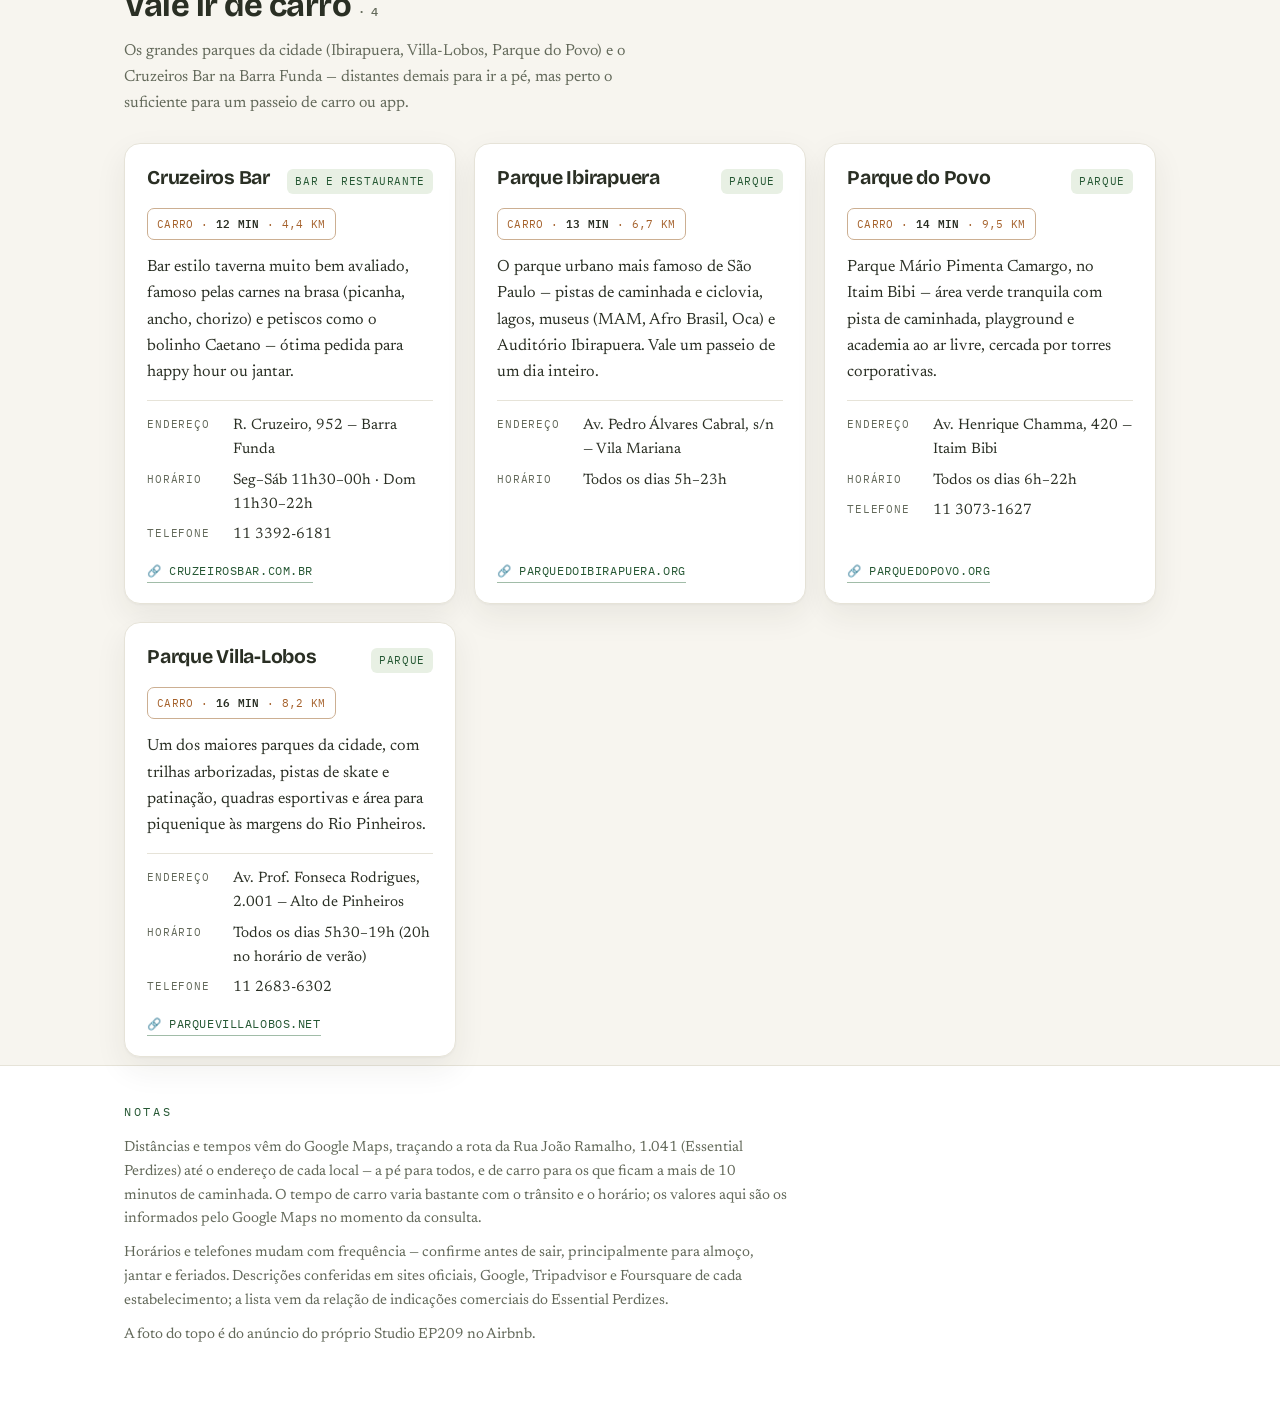
==== commit d367e620: "Adiciona estacionamento Gaucho's Park e atualiza avaliações para 12 - Novo item em Serviços: Gaucho'" ====
--- a/catalogo-vizinhanca-ep209.html
+++ b/catalogo-vizinhanca-ep209.html
@@ -630,7 +630,11 @@
   {t:3,cat:"Lazer",name:"Museu do Futebol",tipo:"Museu",walk:"37 min",dist:"2,5 km",car:"11 min",
    desc:"Museu interativo sobre a história do futebol brasileiro, instalado na Mercado Livre Arena Pacaembu — exposições, filmes e memorabilia para todas as idades.",
    addr:"Praça Charles Miller, s/nº — Pacaembu",hours:"Ter–Dom 9h–17h",tel:"11 3664-3848",
-   url:"https://www.museudofutebol.org.br/",link:"museudofutebol.org.br"}
+   url:"https://www.museudofutebol.org.br/",link:"museudofutebol.org.br"},
+  {t:1,cat:"Serviços",name:"Gaucho's Park",tipo:"Estacionamento",walk:"4 min",dist:"300 m",car:"",
+   desc:"Estacionamento para diária ou pernoite a poucos minutos do studio — opção para quem chega de carro, já que o studio é sem vaga.",
+   addr:"R. Dr. Homem de Melo, 1.206",hours:"—",tel:"",
+   url:"https://maps.app.goo.gl/ki9ox29GLKw9tx6LA",link:"ver no mapa"}
 ];
 
 const TIERS = {
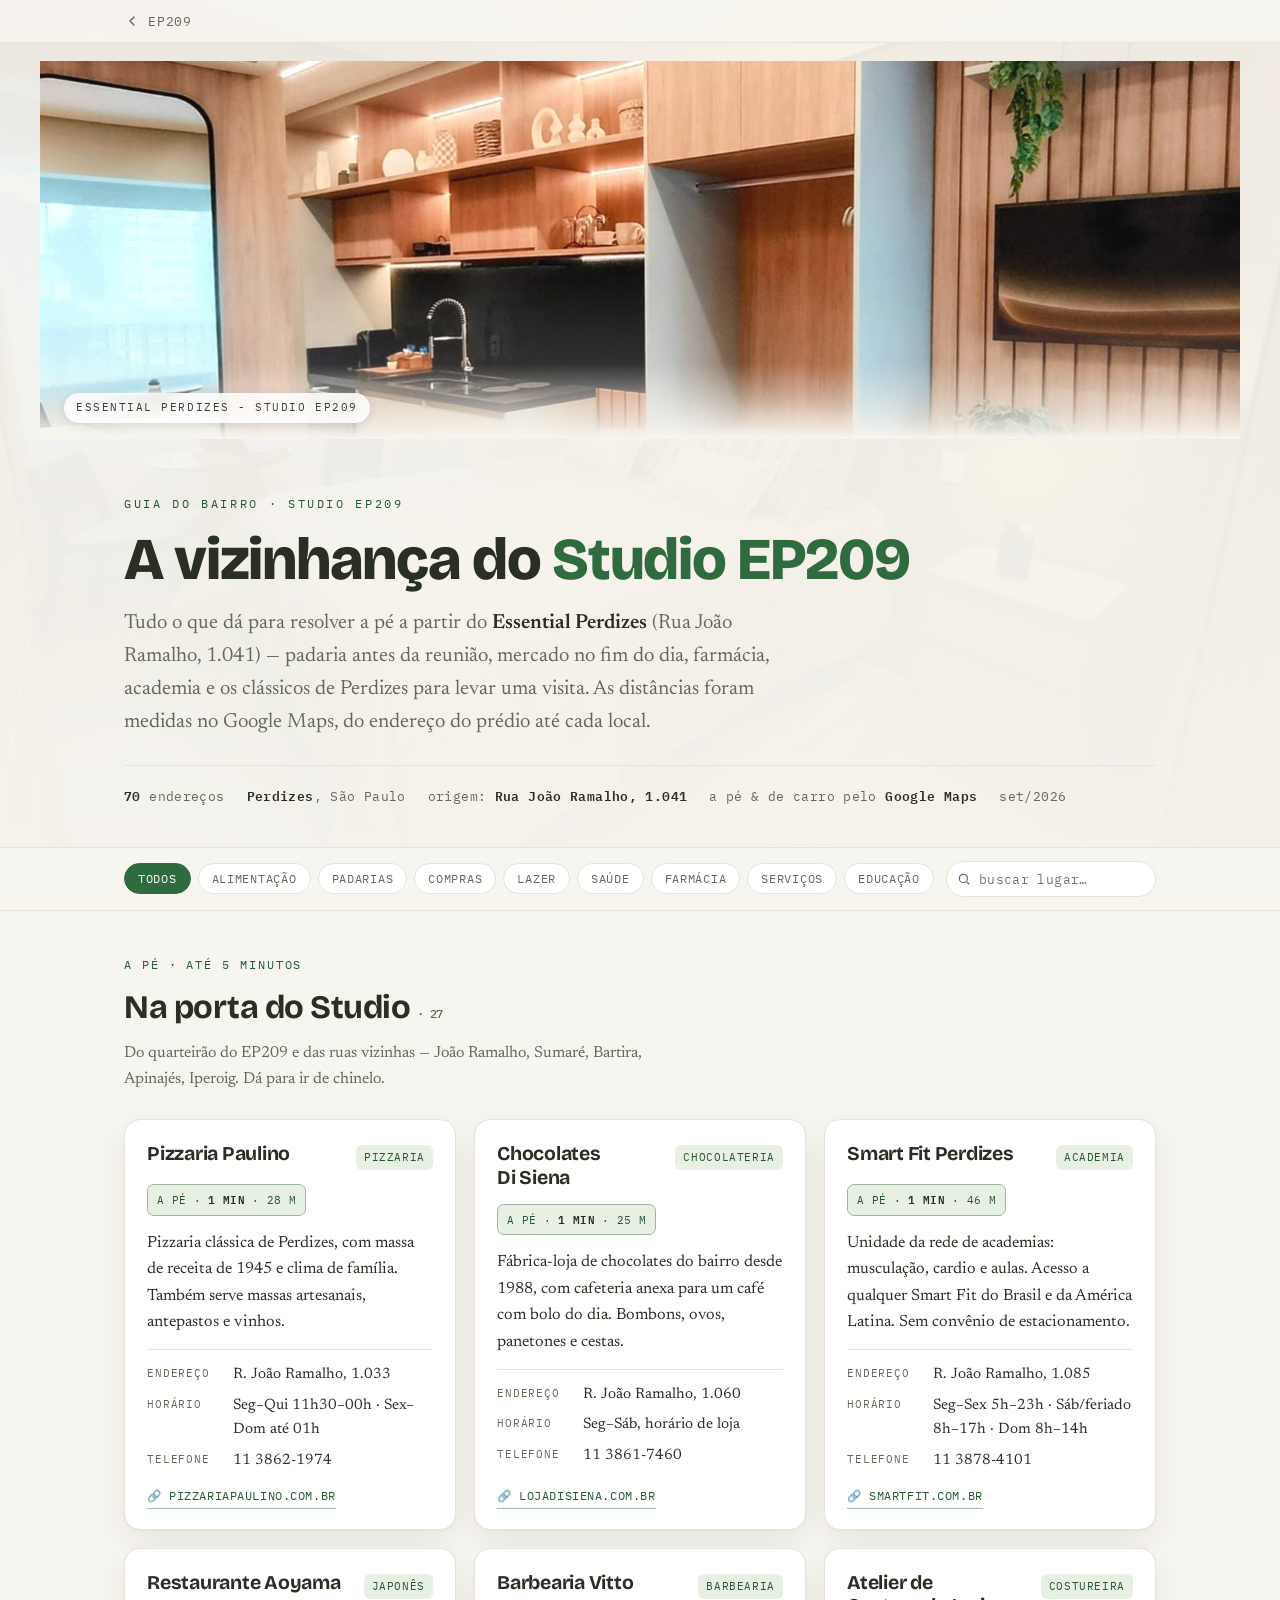
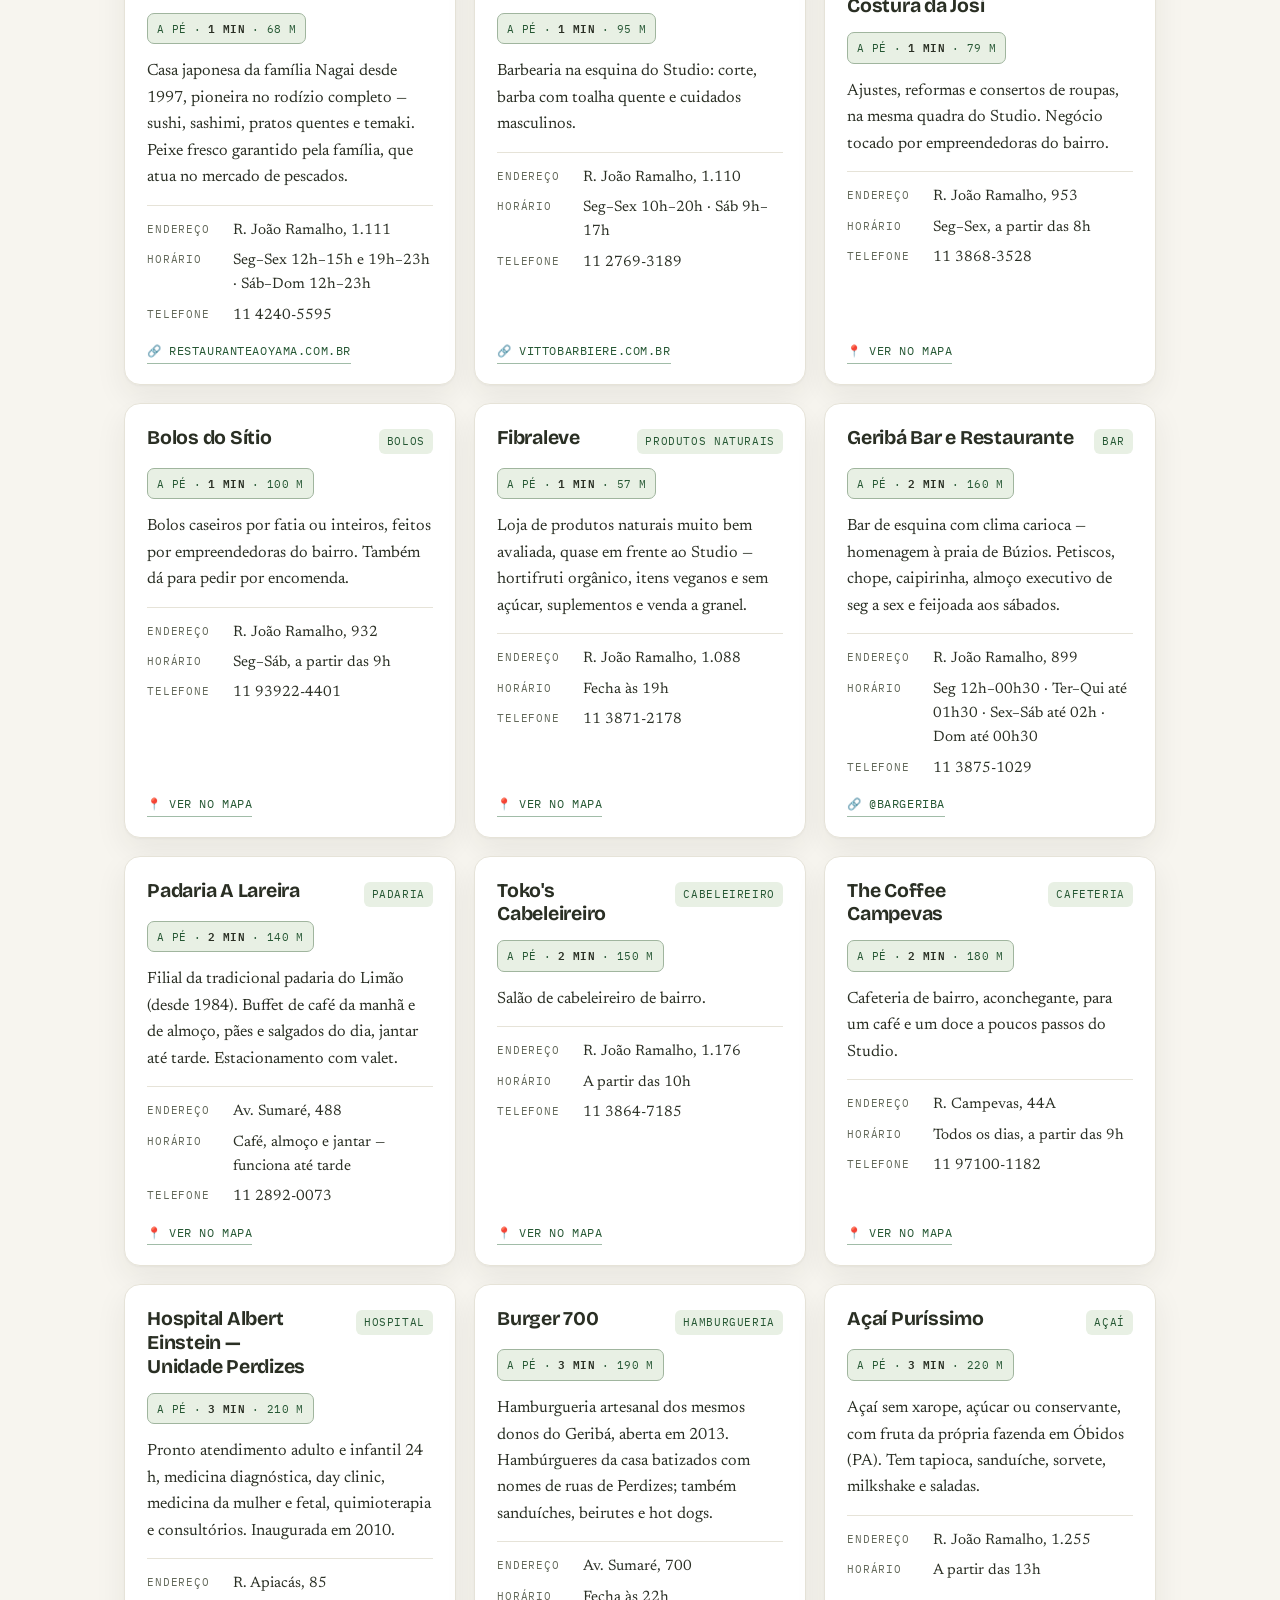
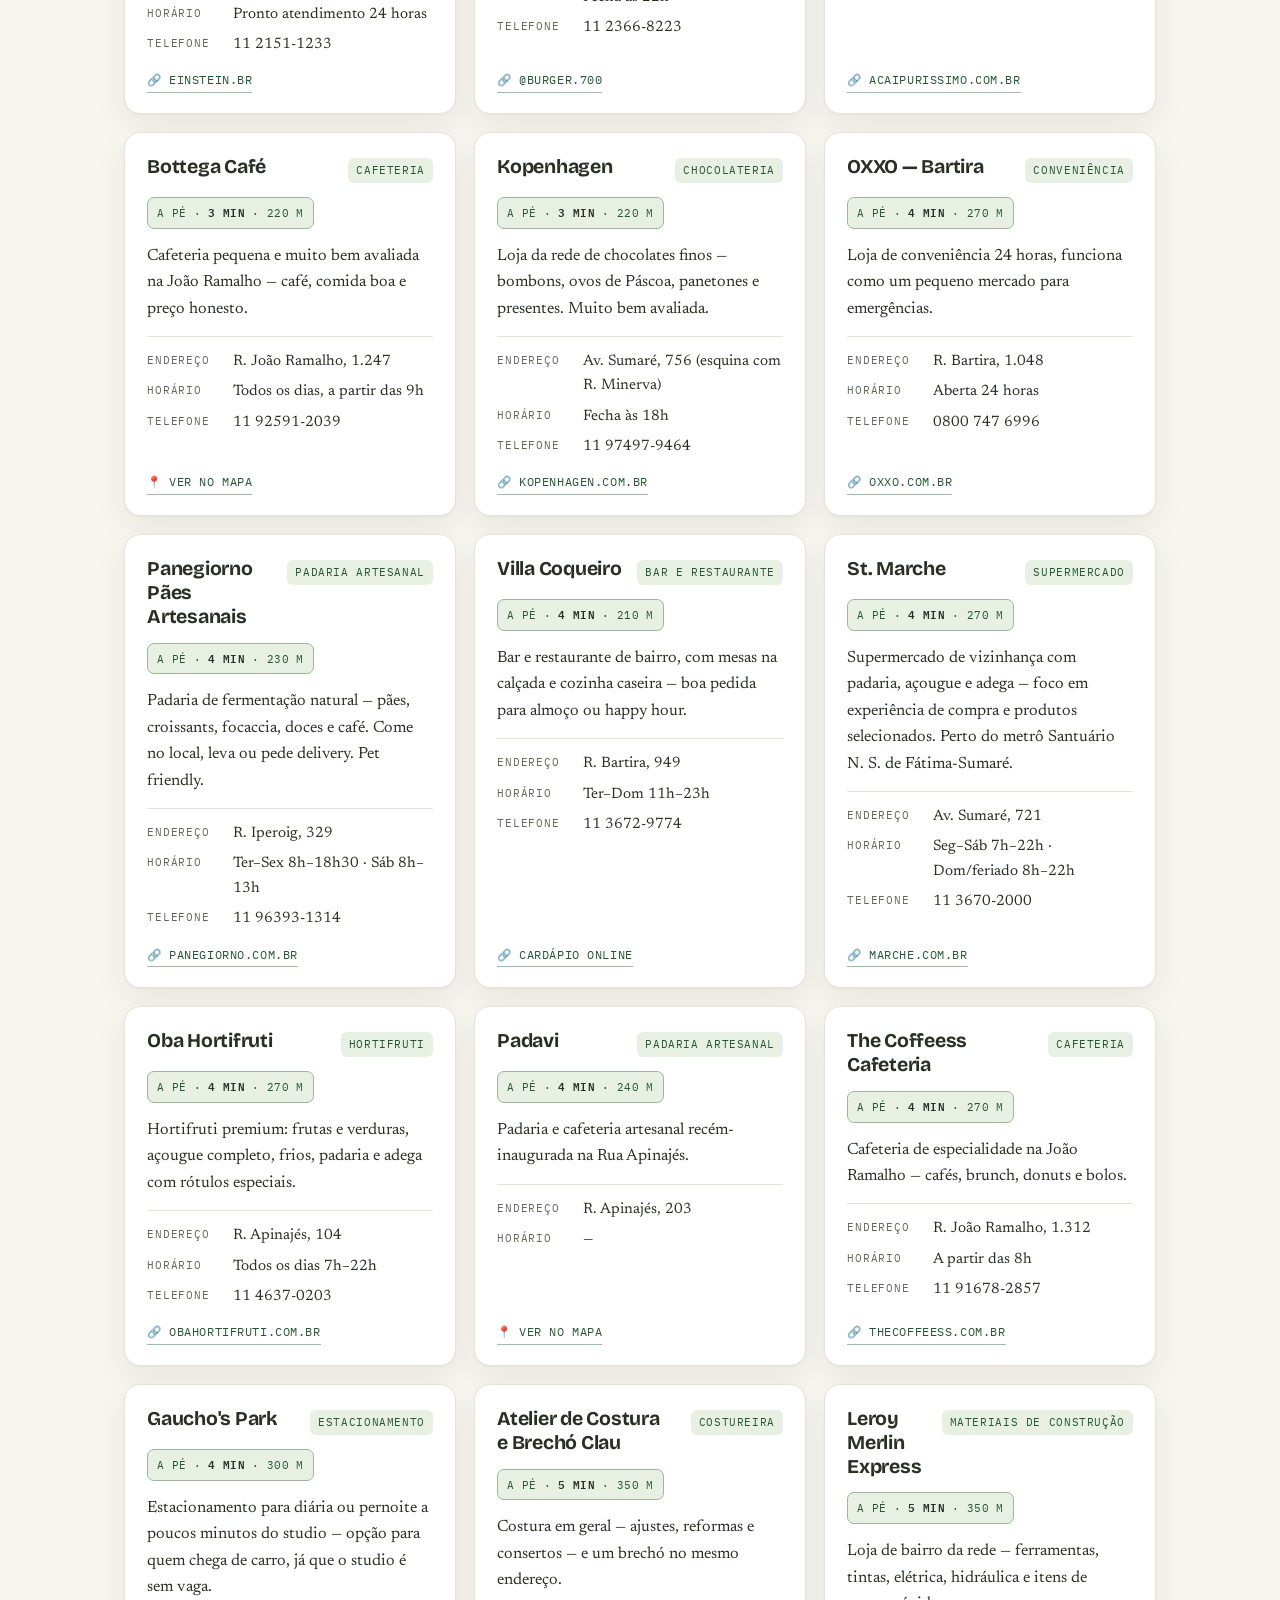
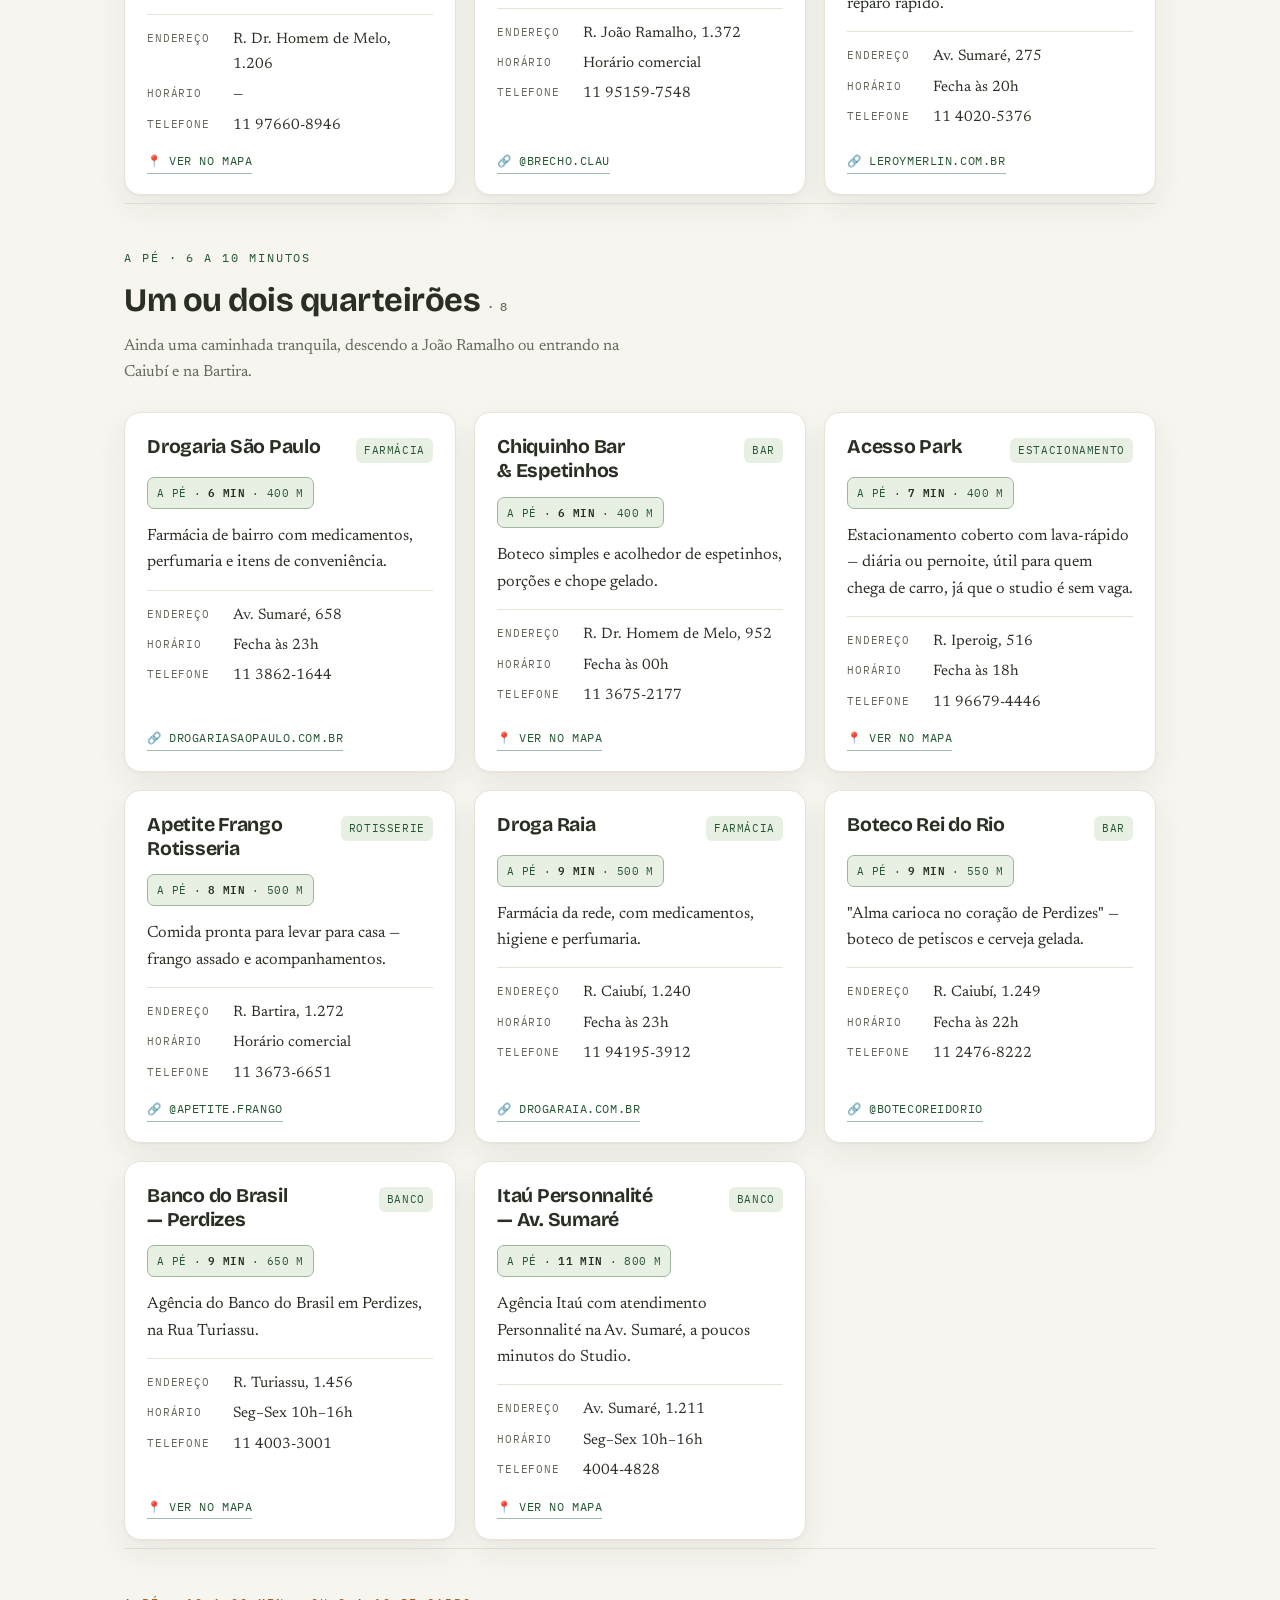
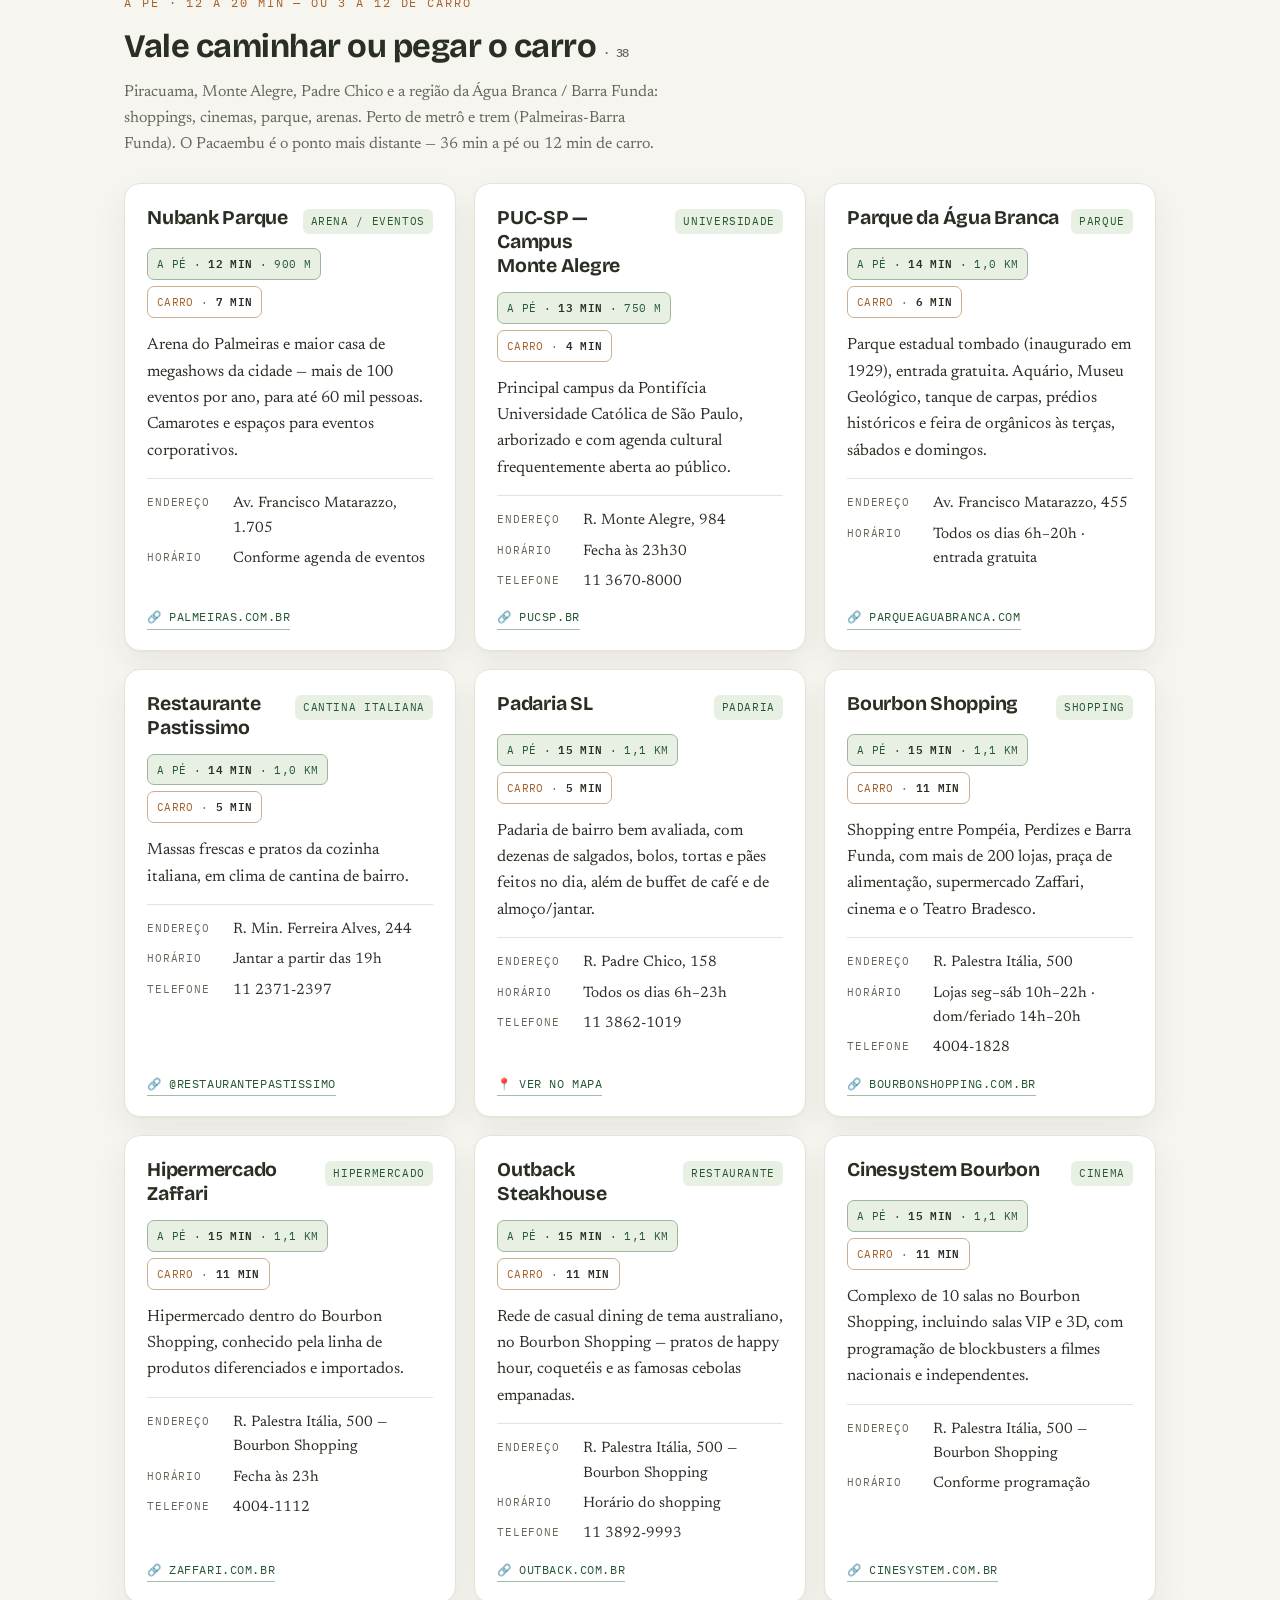
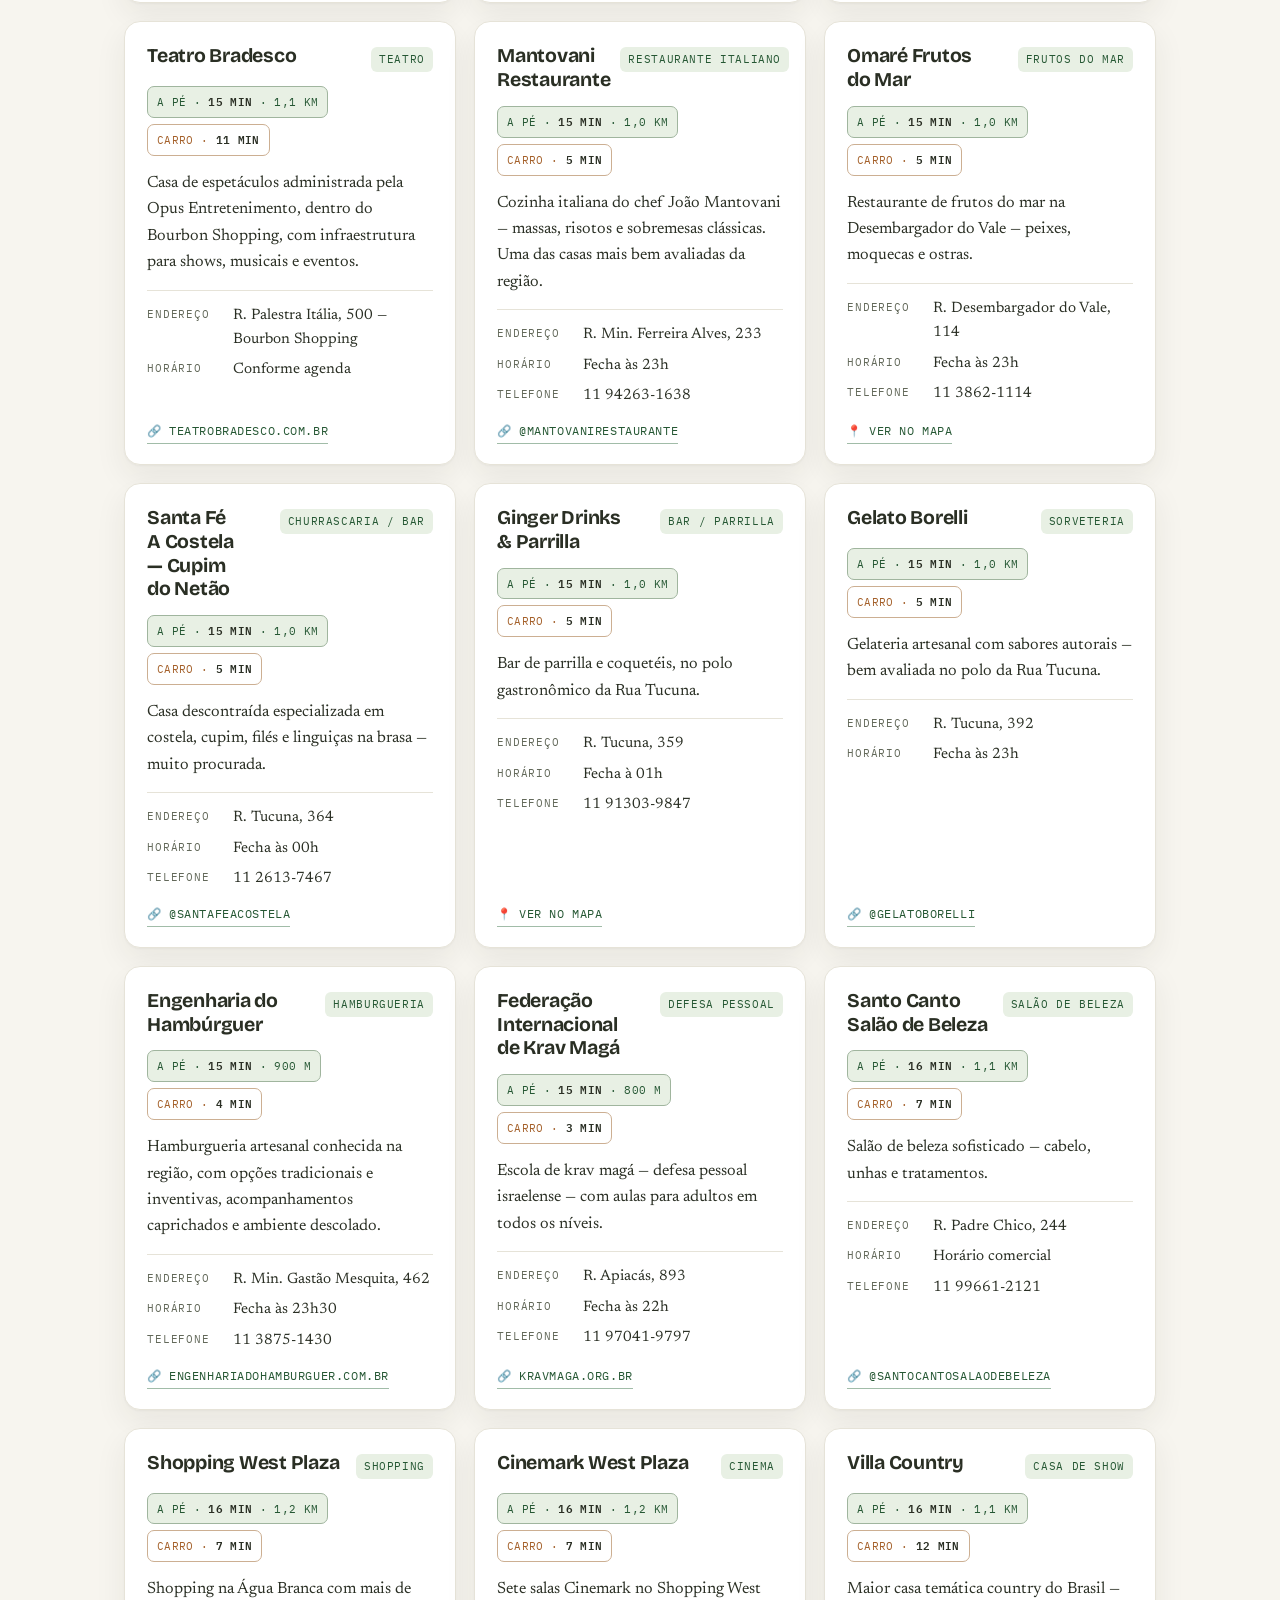
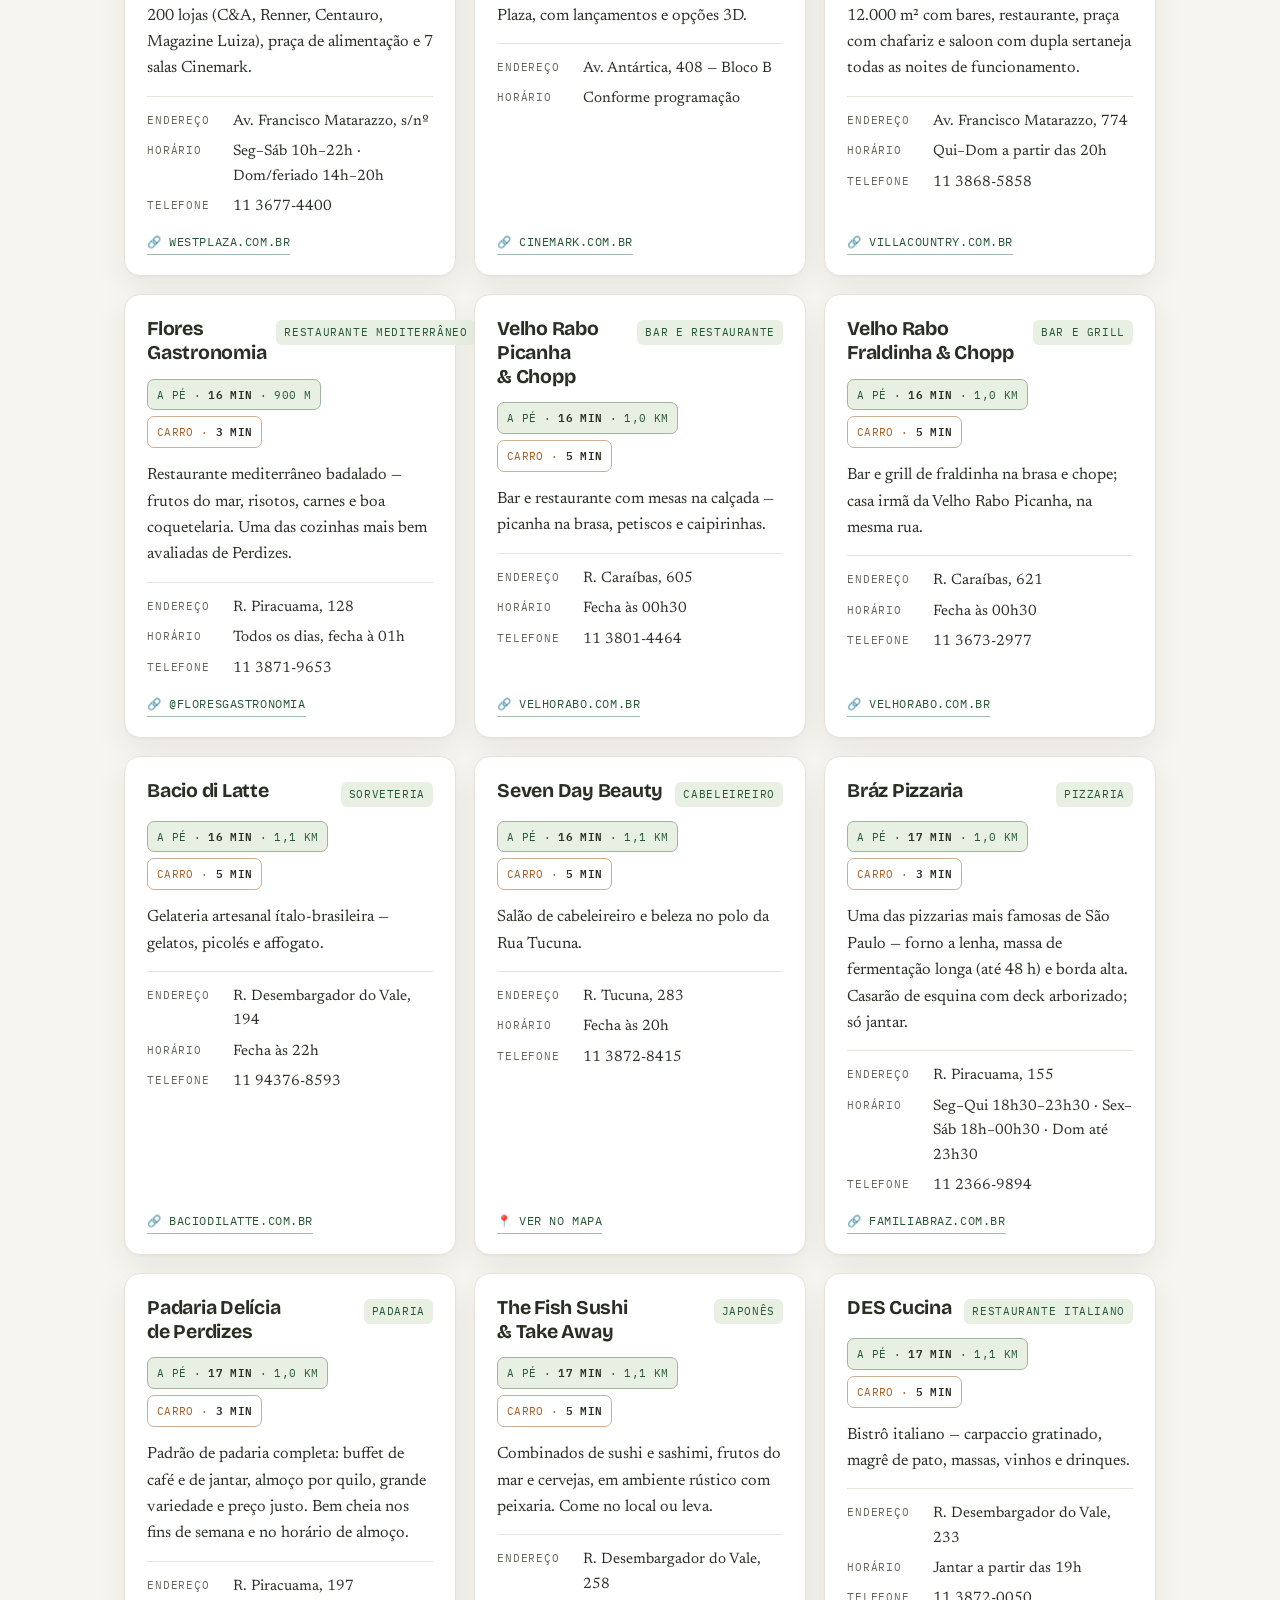
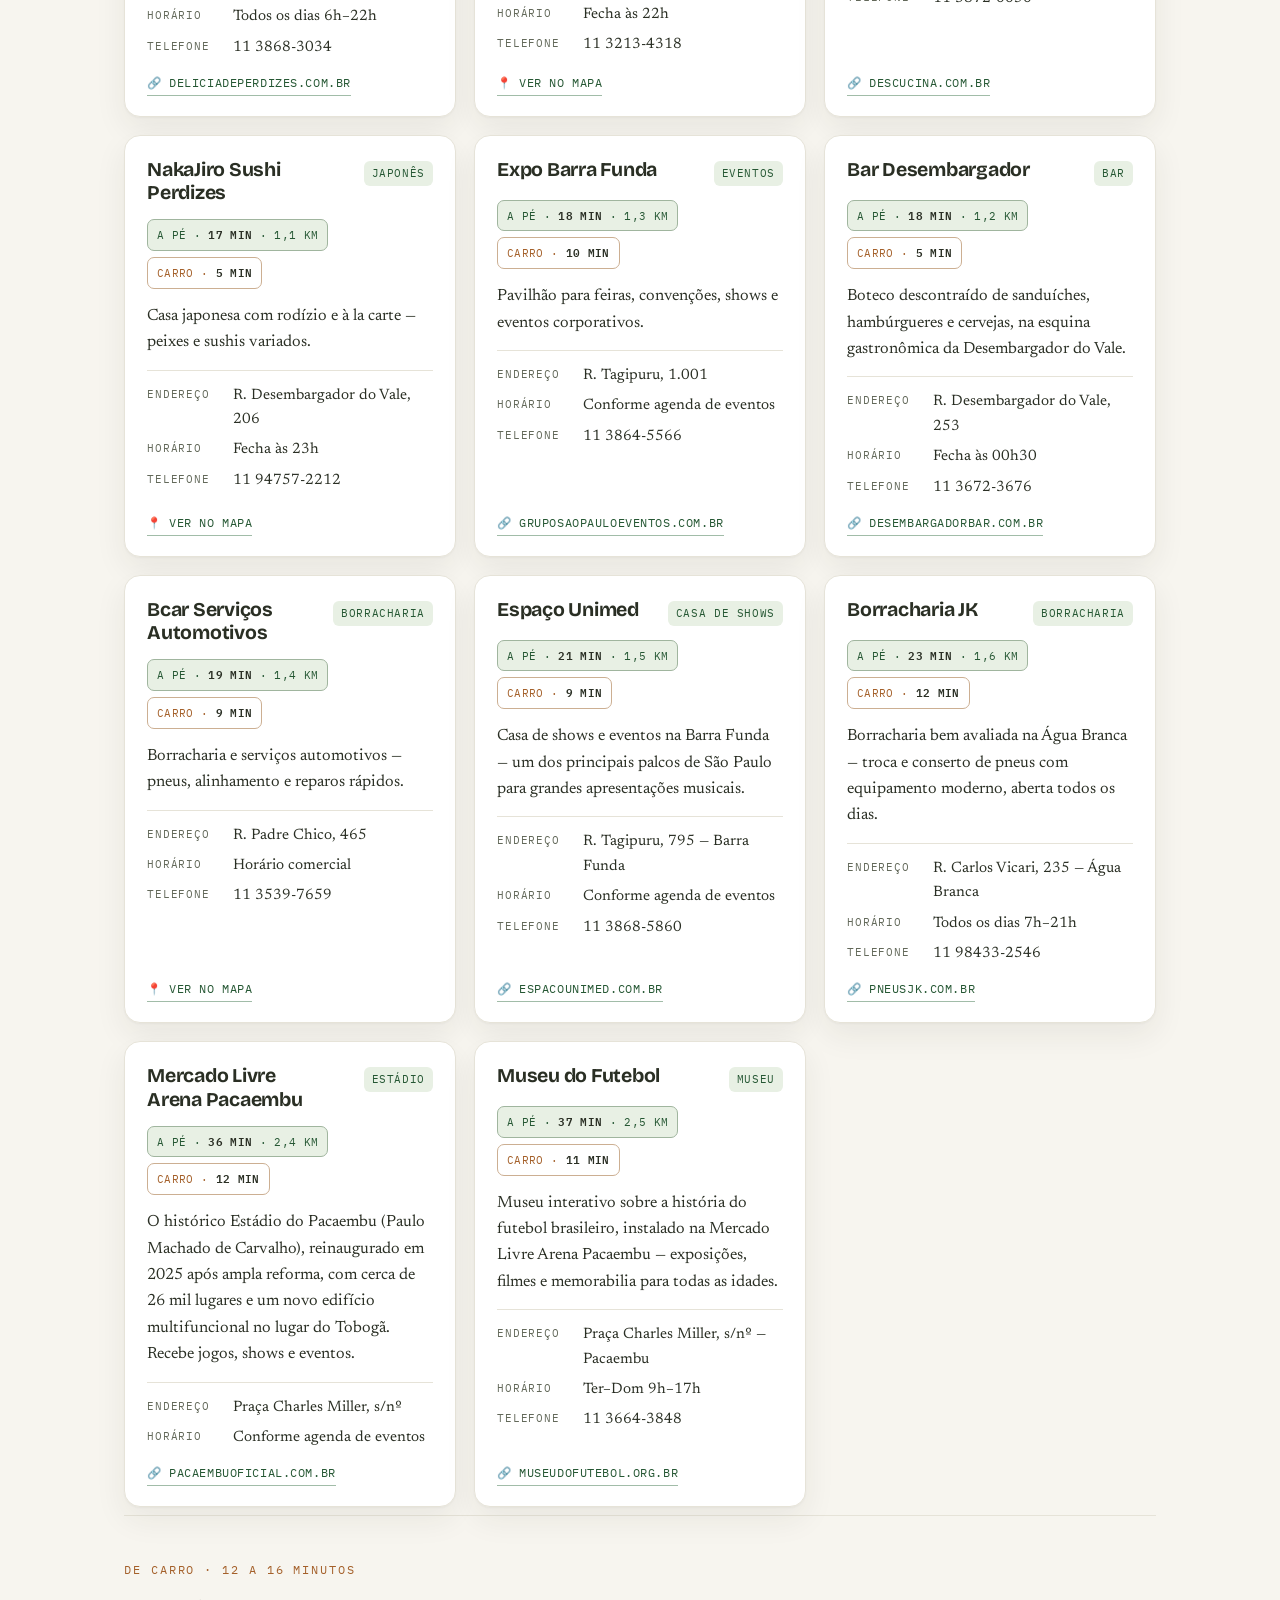
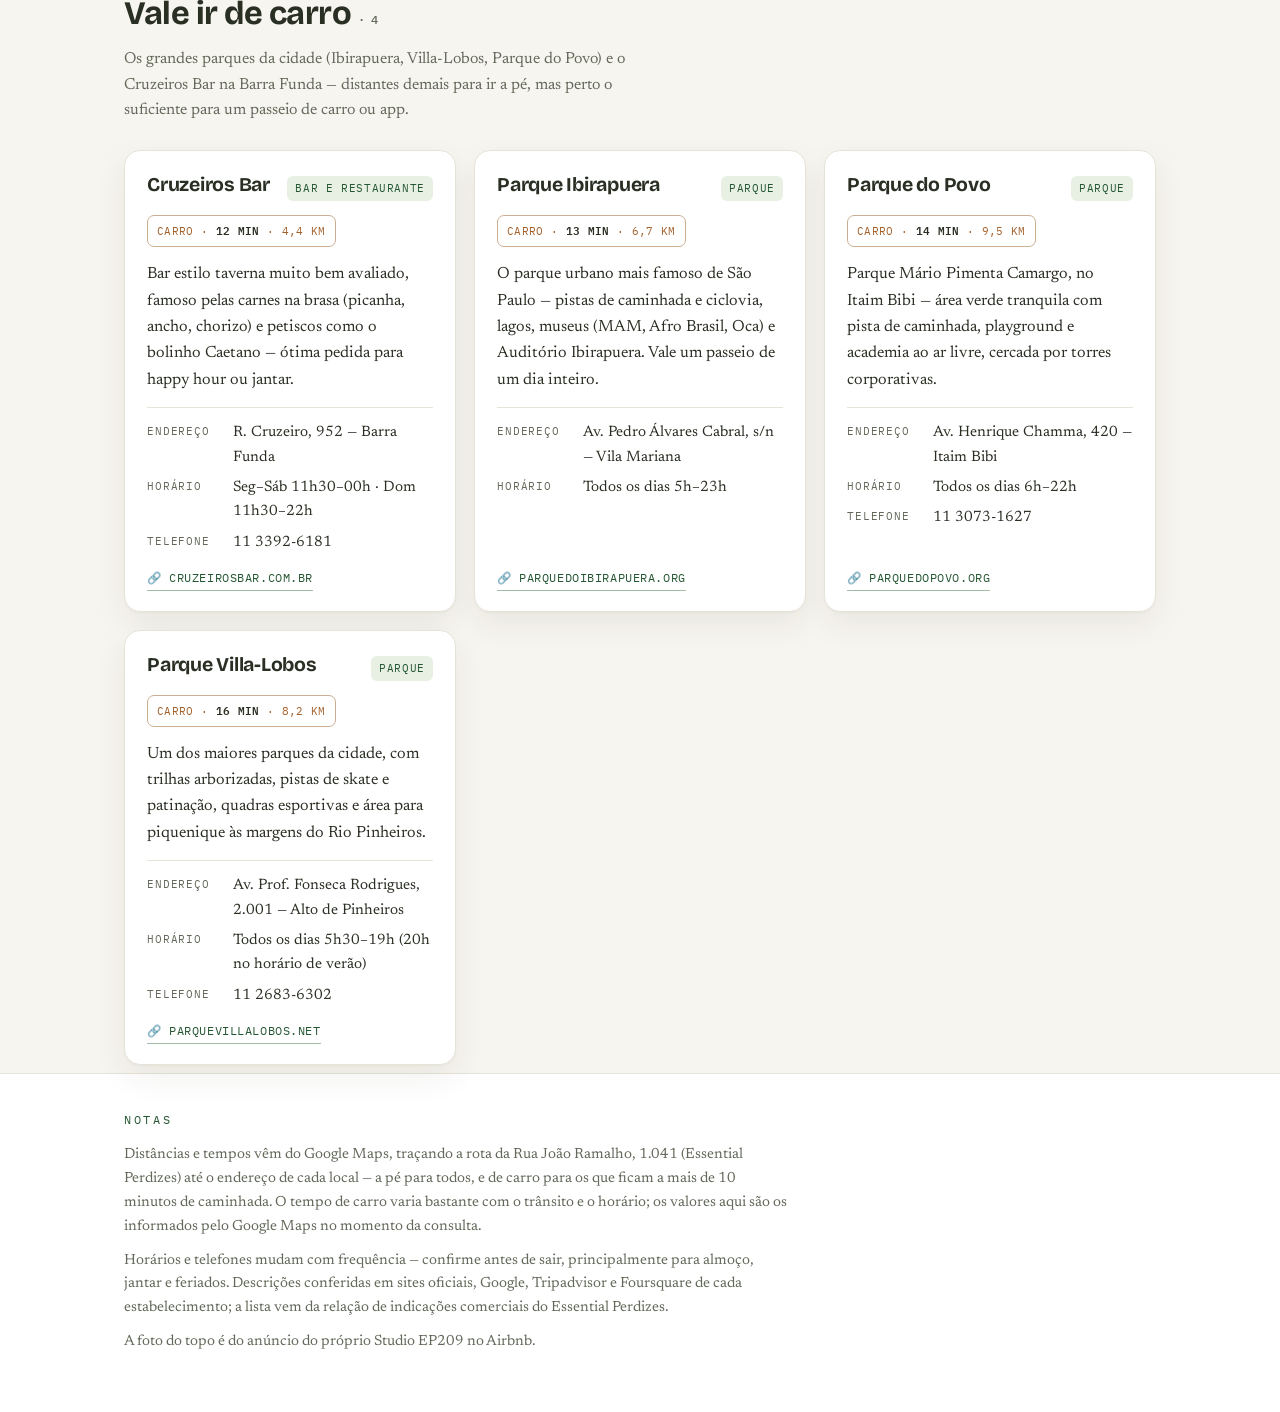
==== commit 3528c6a0: "Adiciona telefone do Gaucho's Park no catálogo de vizinhança Co-Authored-By: Claude Sonnet 5 <norepl" ====
--- a/catalogo-vizinhanca-ep209.html
+++ b/catalogo-vizinhanca-ep209.html
@@ -633,7 +633,7 @@
    url:"https://www.museudofutebol.org.br/",link:"museudofutebol.org.br"},
   {t:1,cat:"Serviços",name:"Gaucho's Park",tipo:"Estacionamento",walk:"4 min",dist:"300 m",car:"",
    desc:"Estacionamento para diária ou pernoite a poucos minutos do studio — opção para quem chega de carro, já que o studio é sem vaga.",
-   addr:"R. Dr. Homem de Melo, 1.206",hours:"—",tel:"",
+   addr:"R. Dr. Homem de Melo, 1.206",hours:"—",tel:"11 97660-8946",
    url:"https://maps.app.goo.gl/ki9ox29GLKw9tx6LA",link:"ver no mapa"}
 ];
 
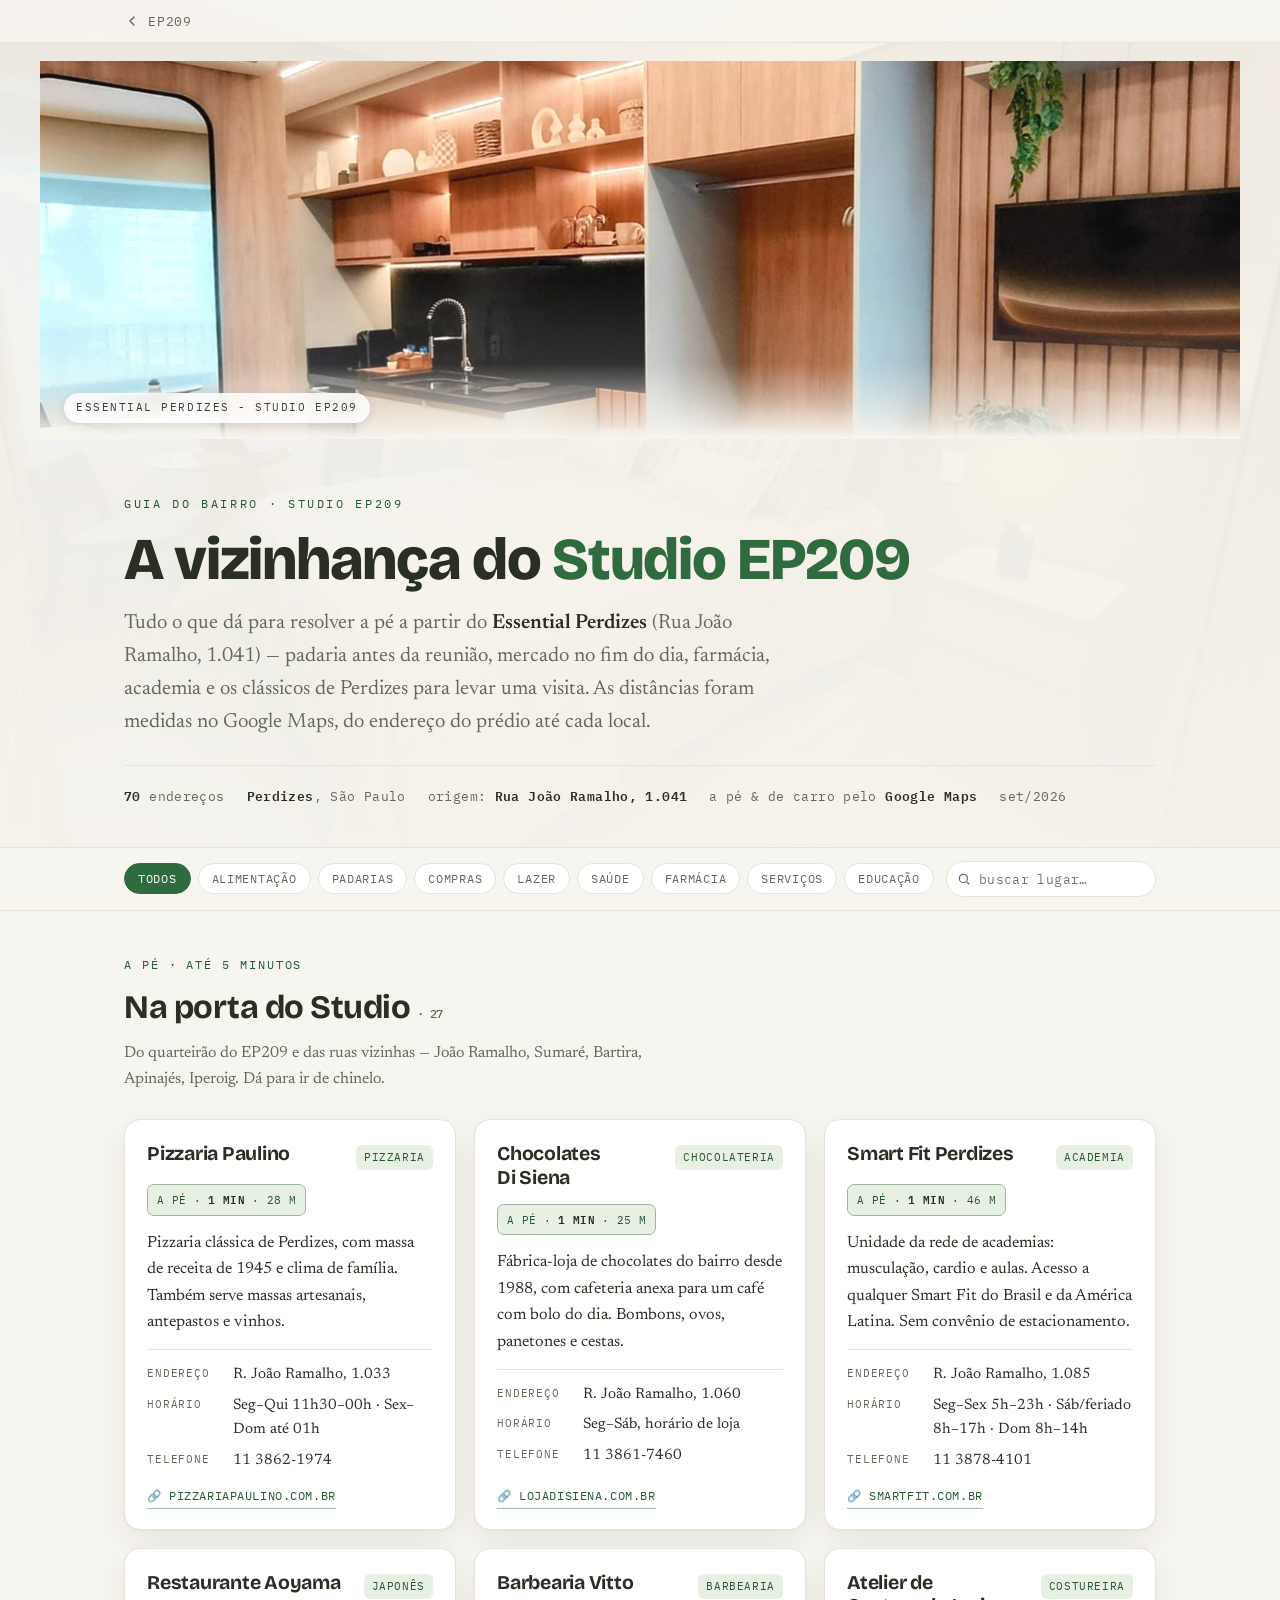
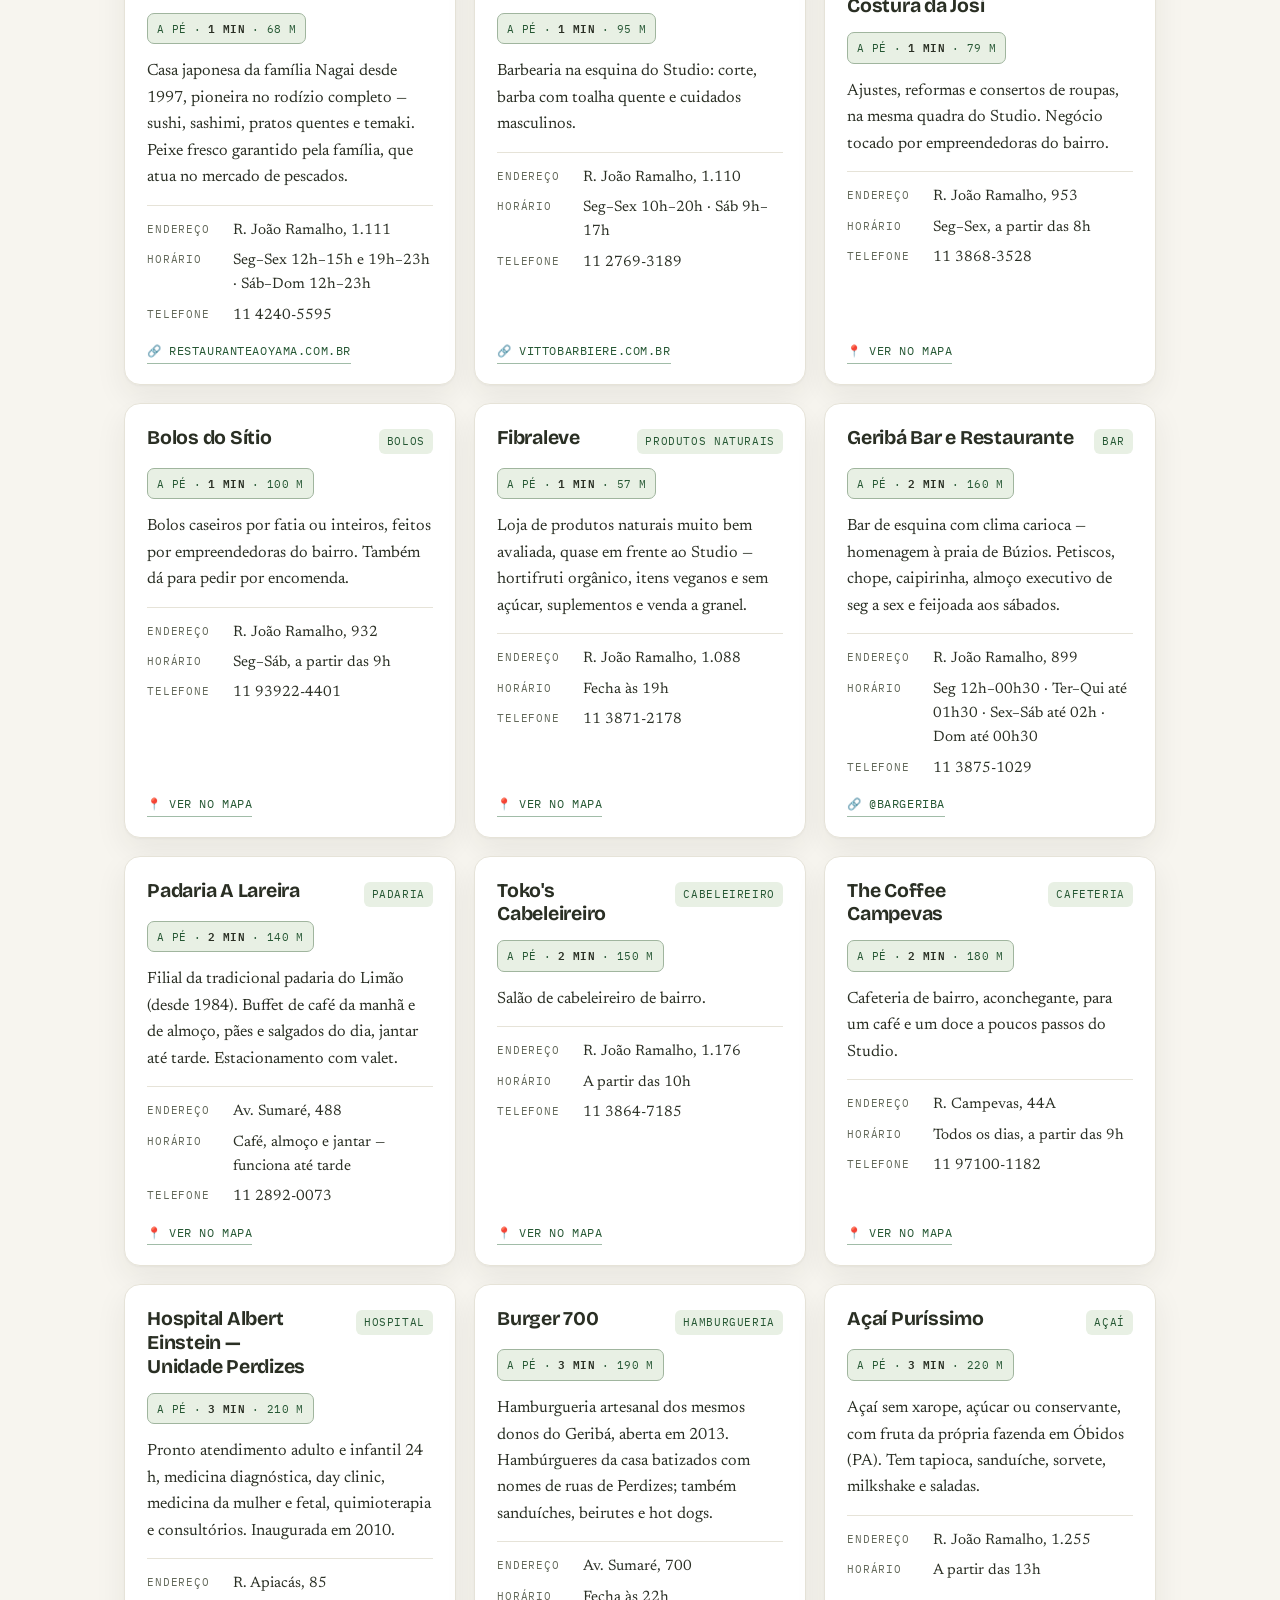
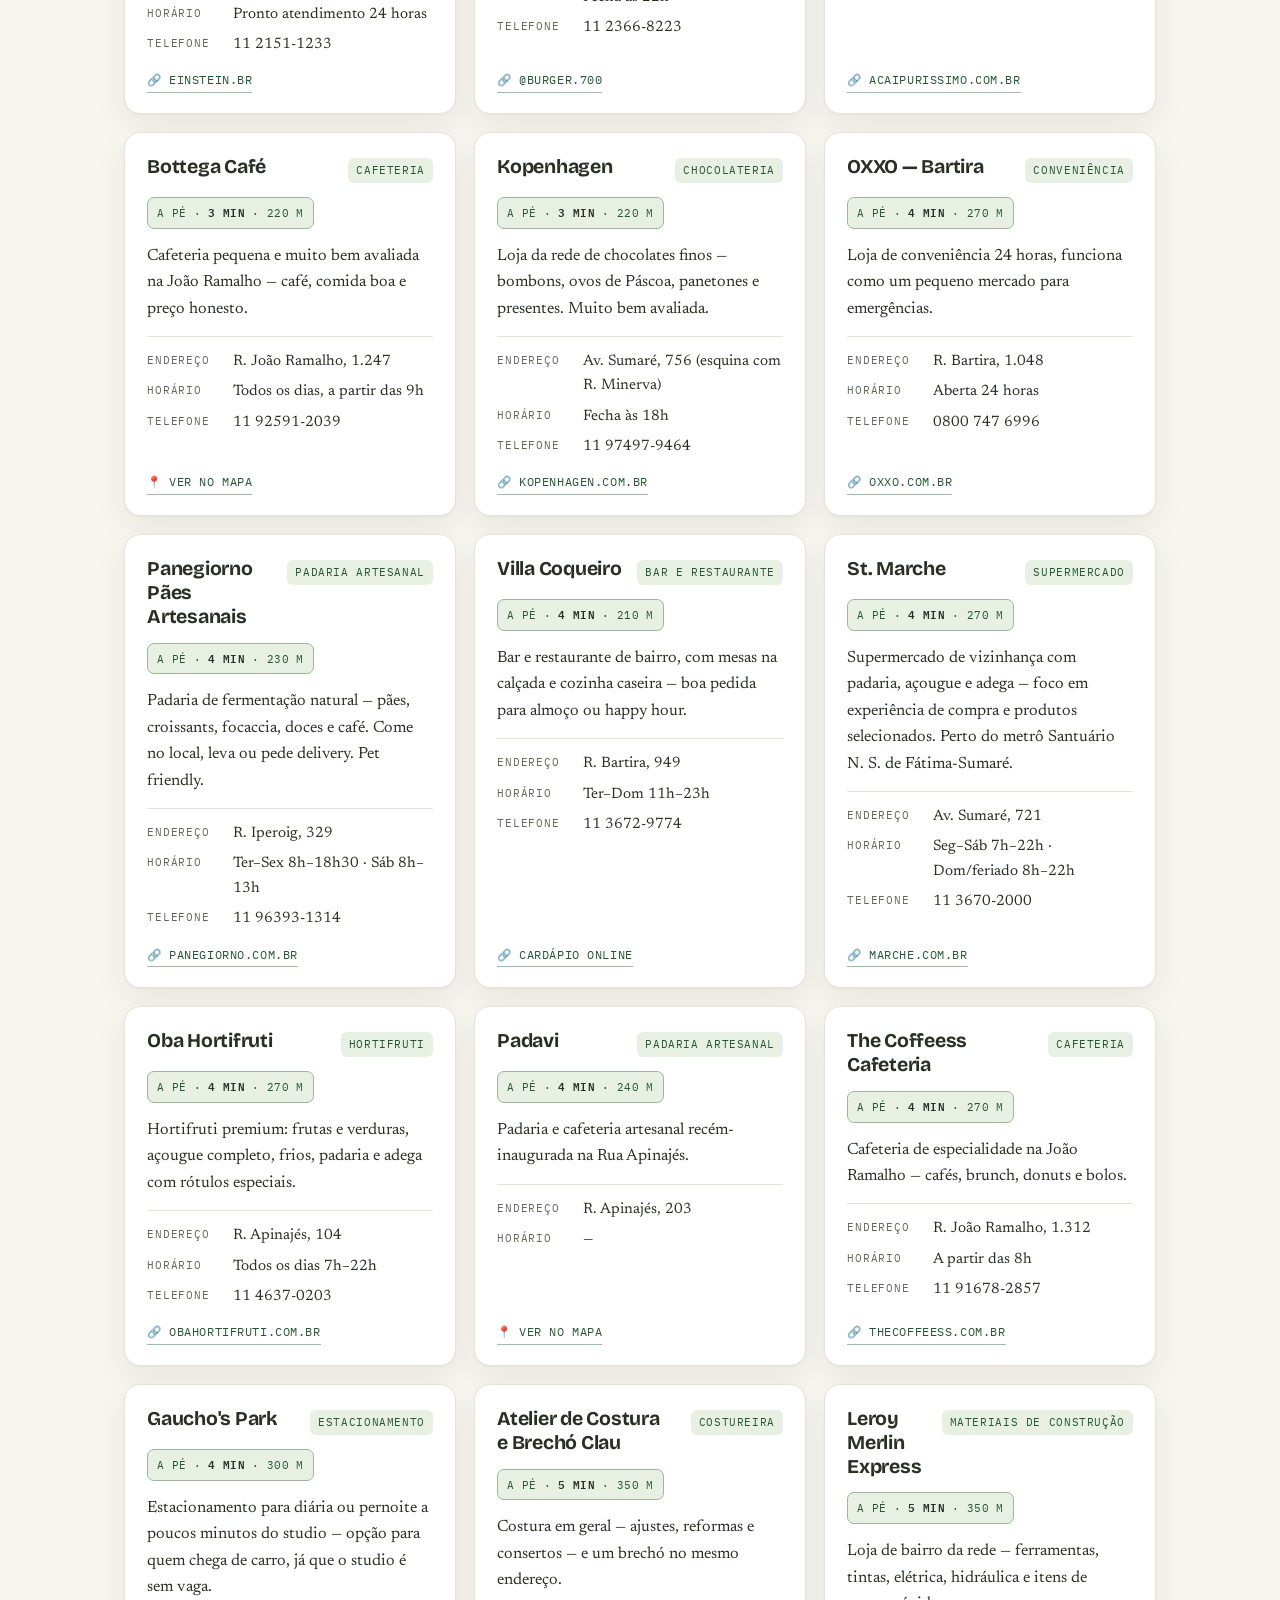
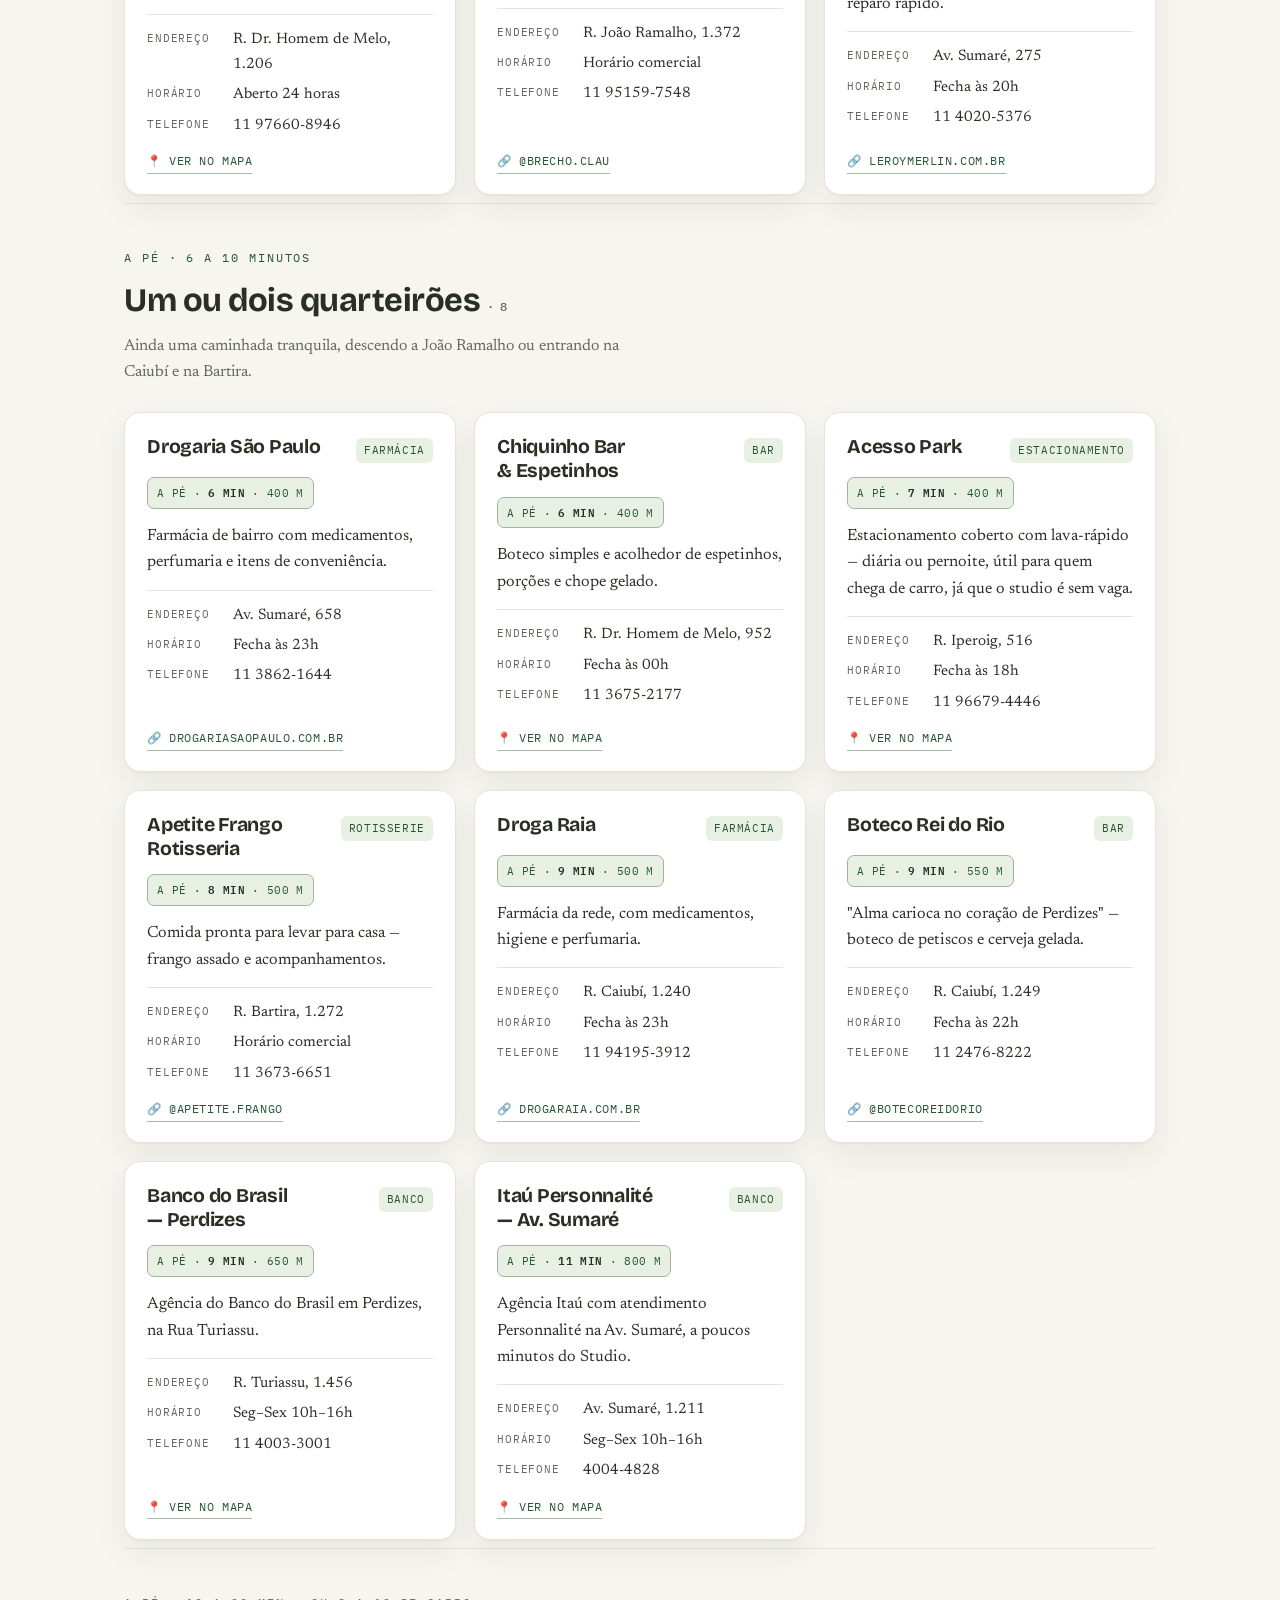
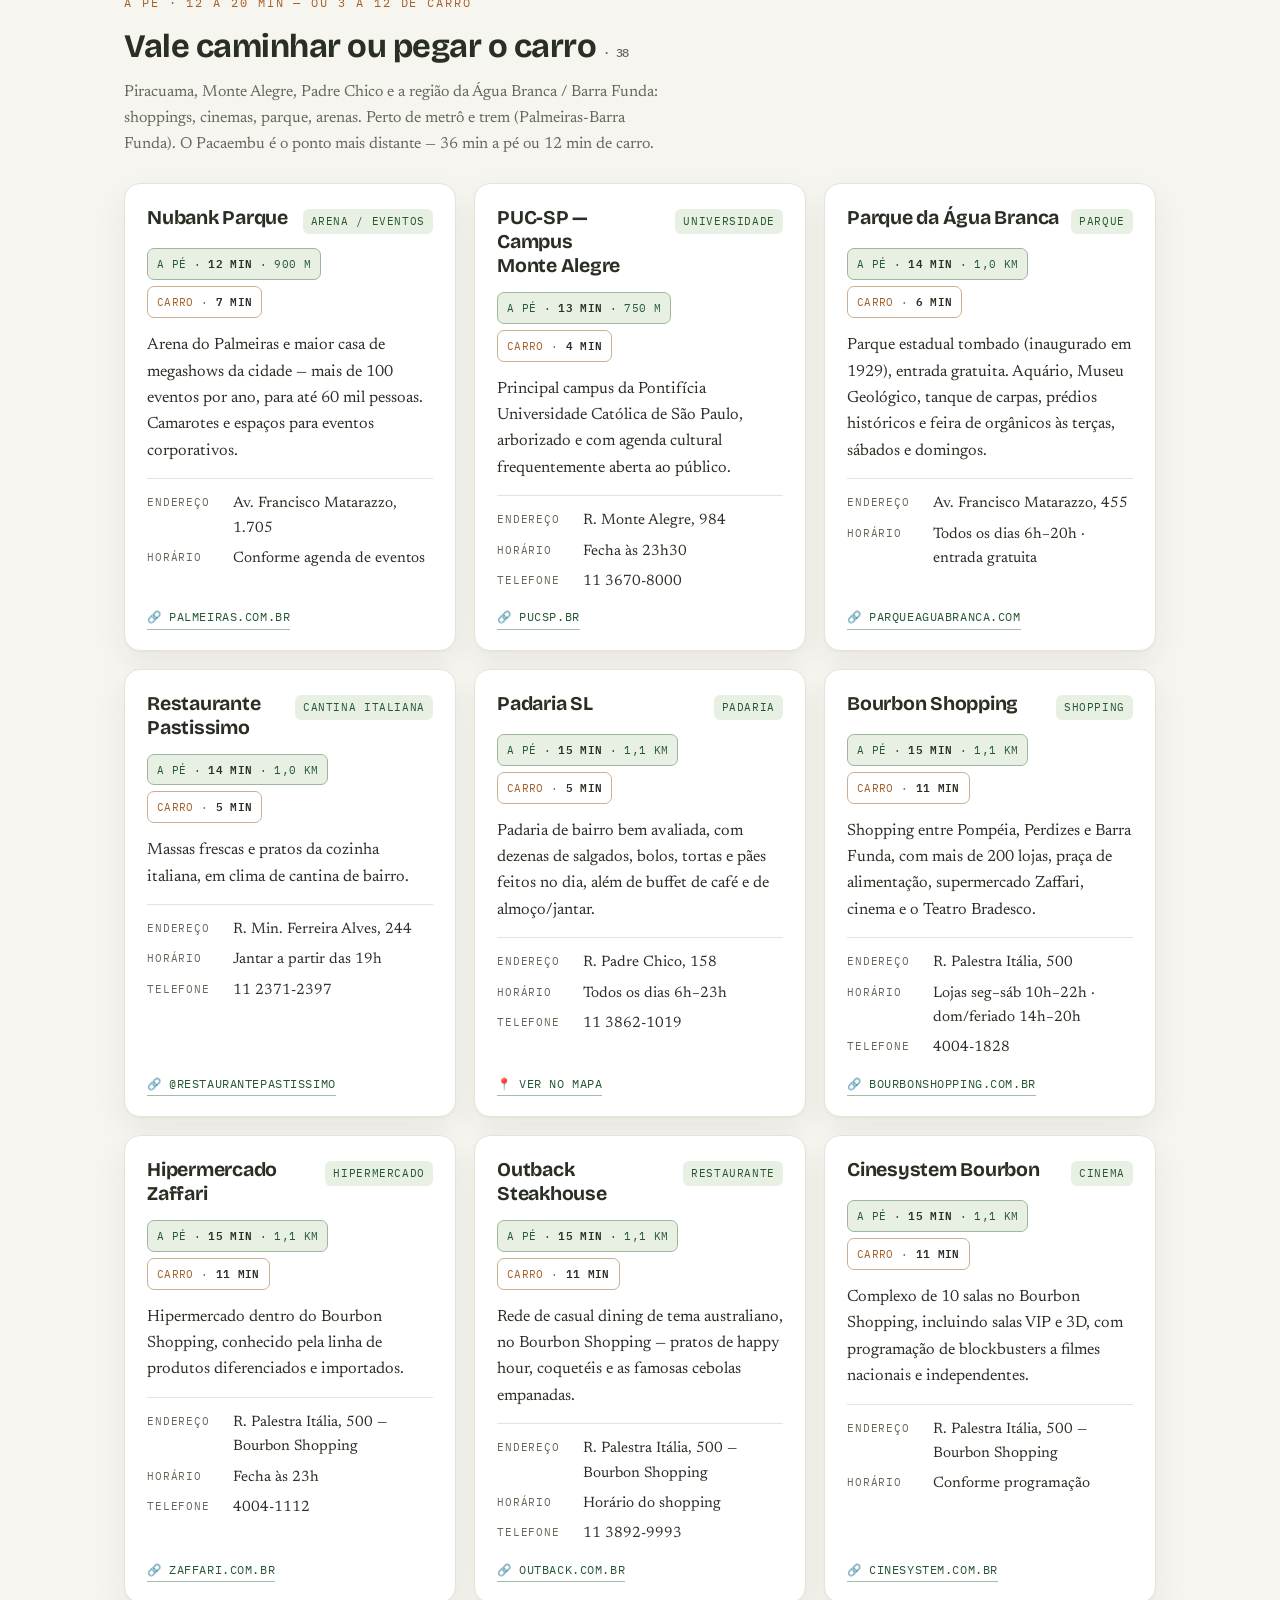
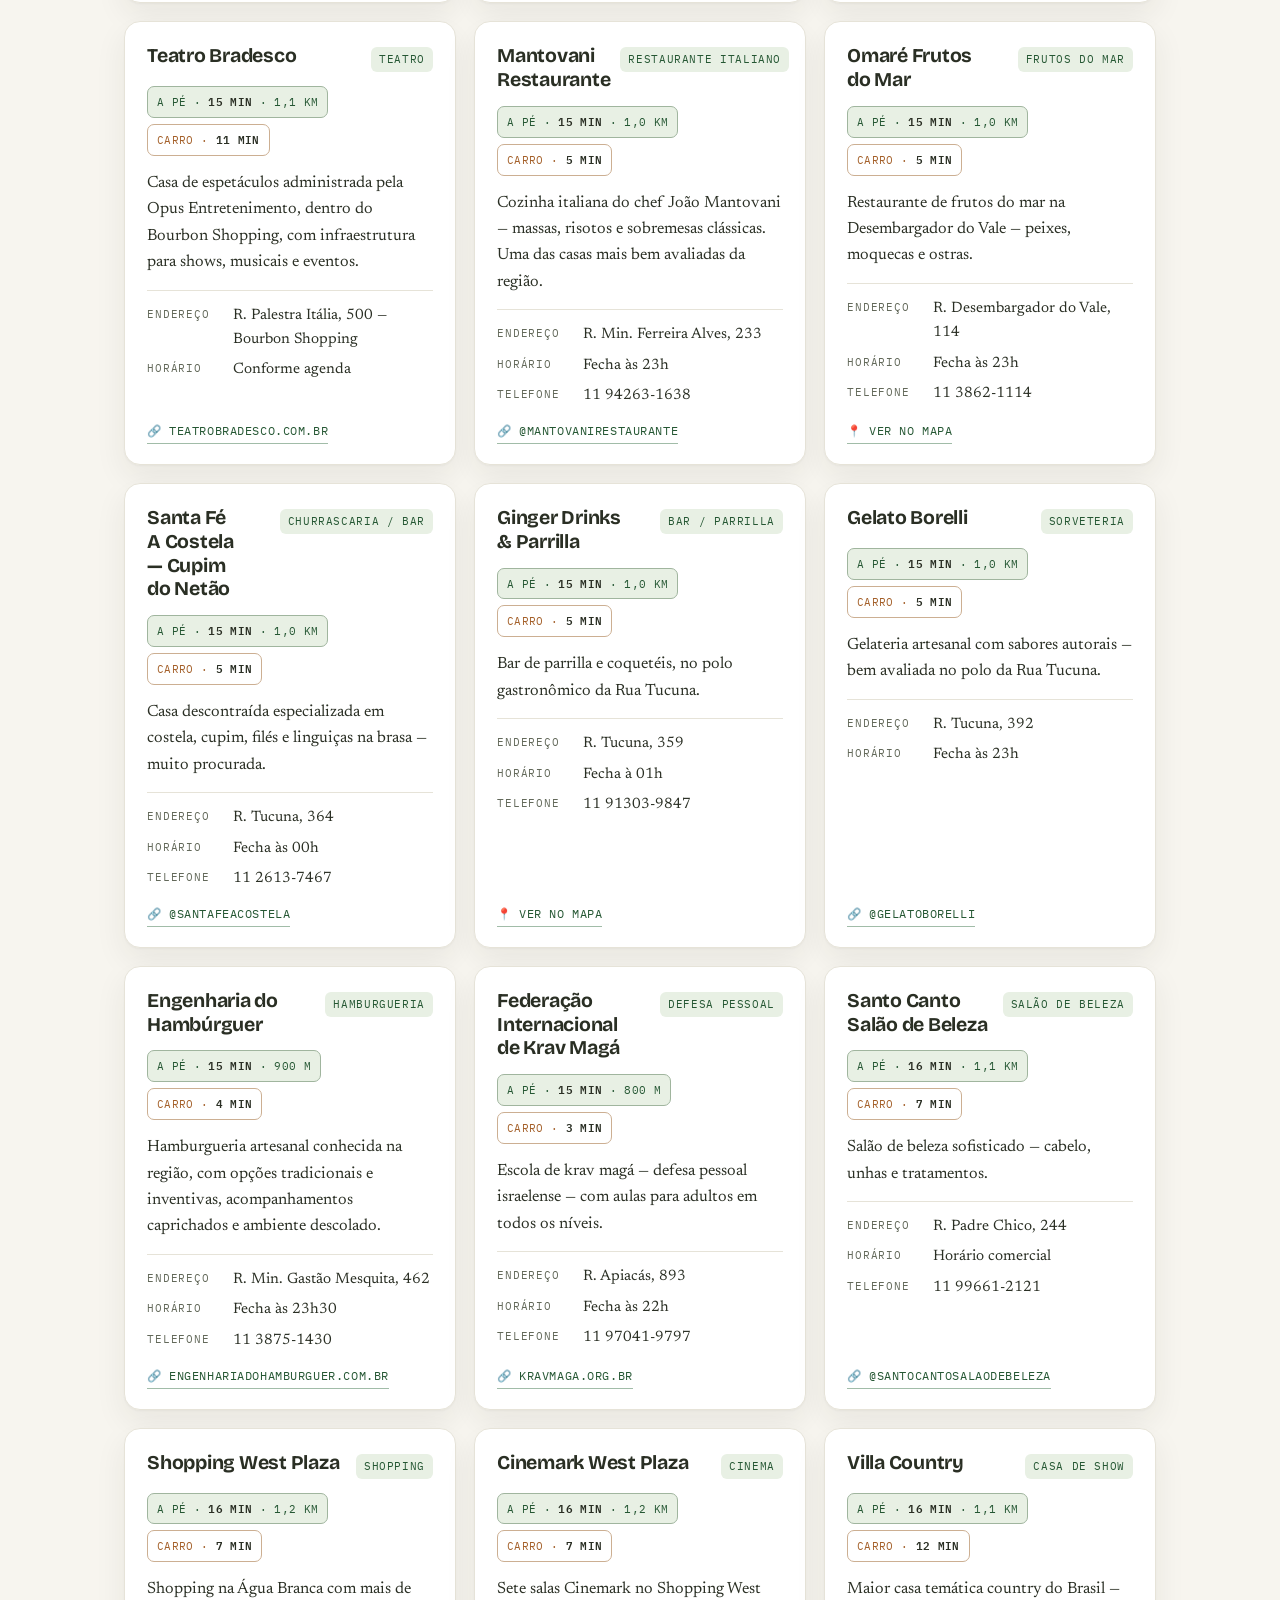
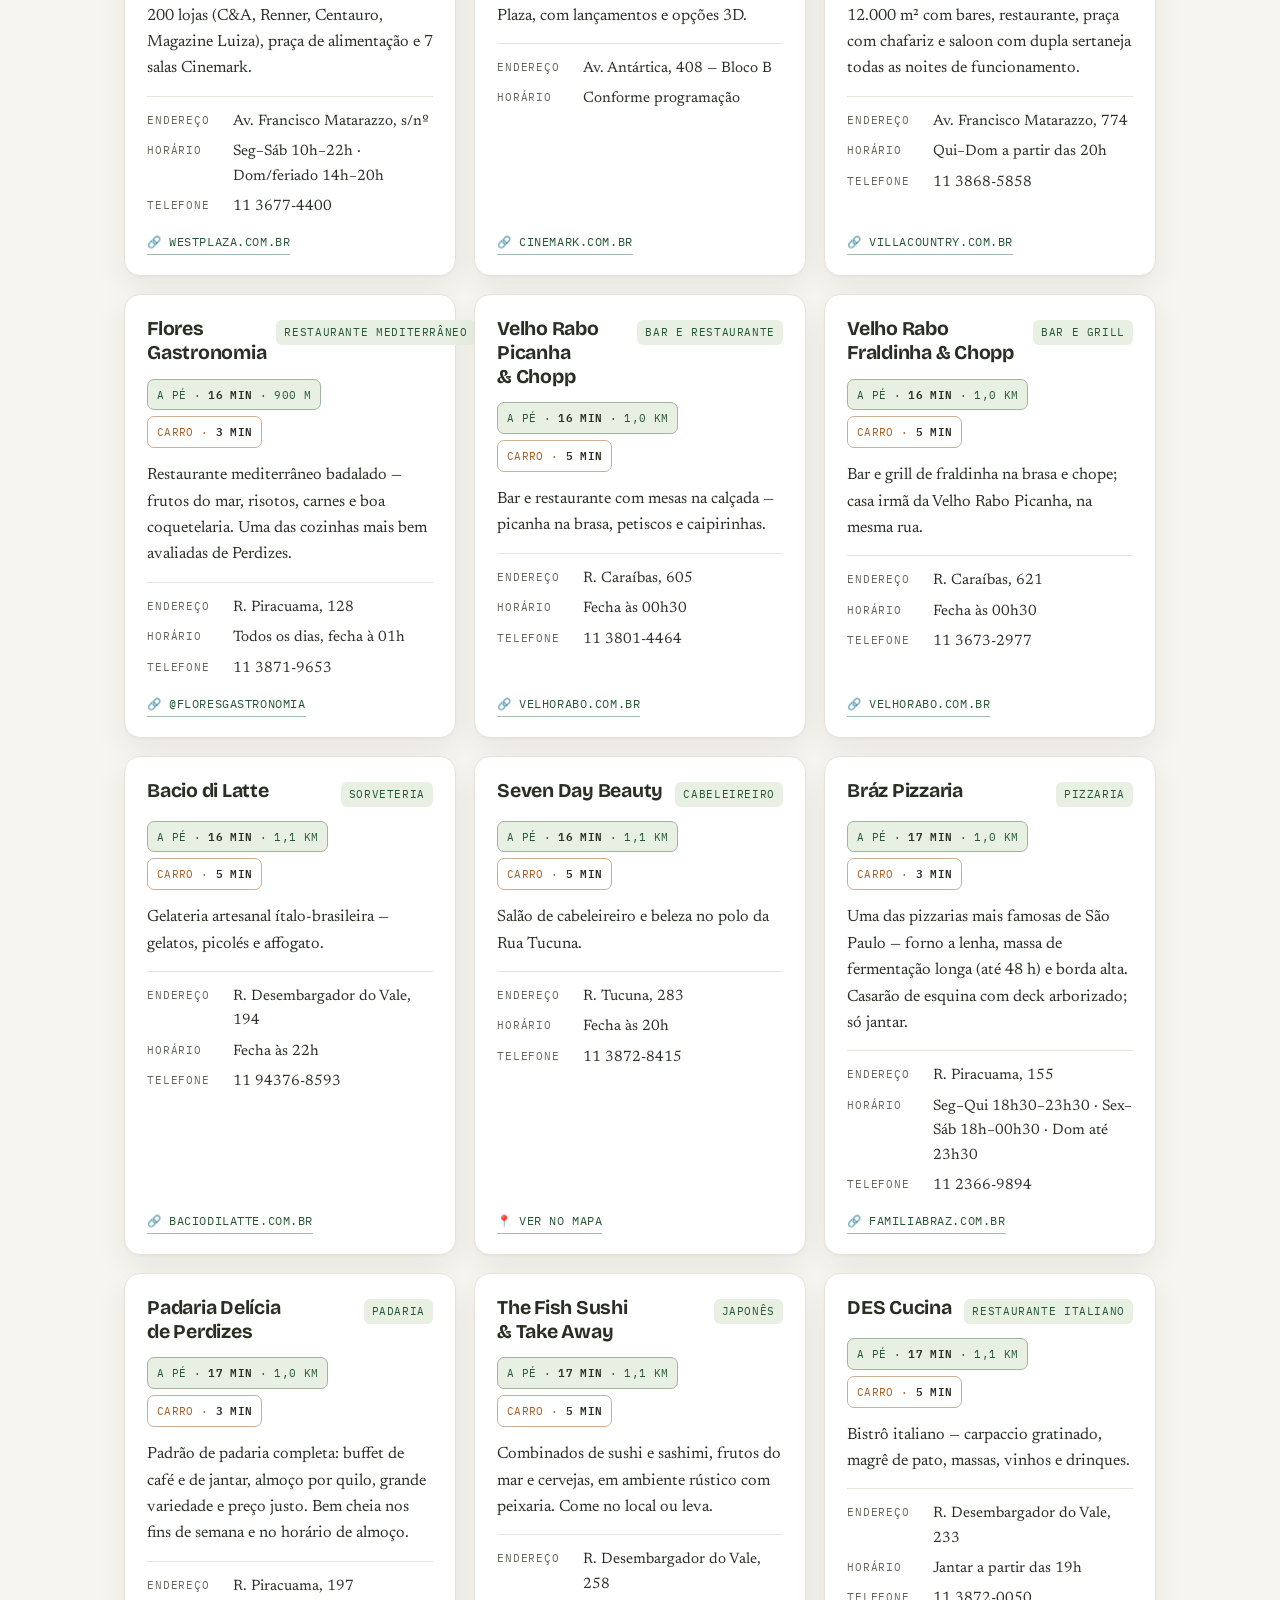
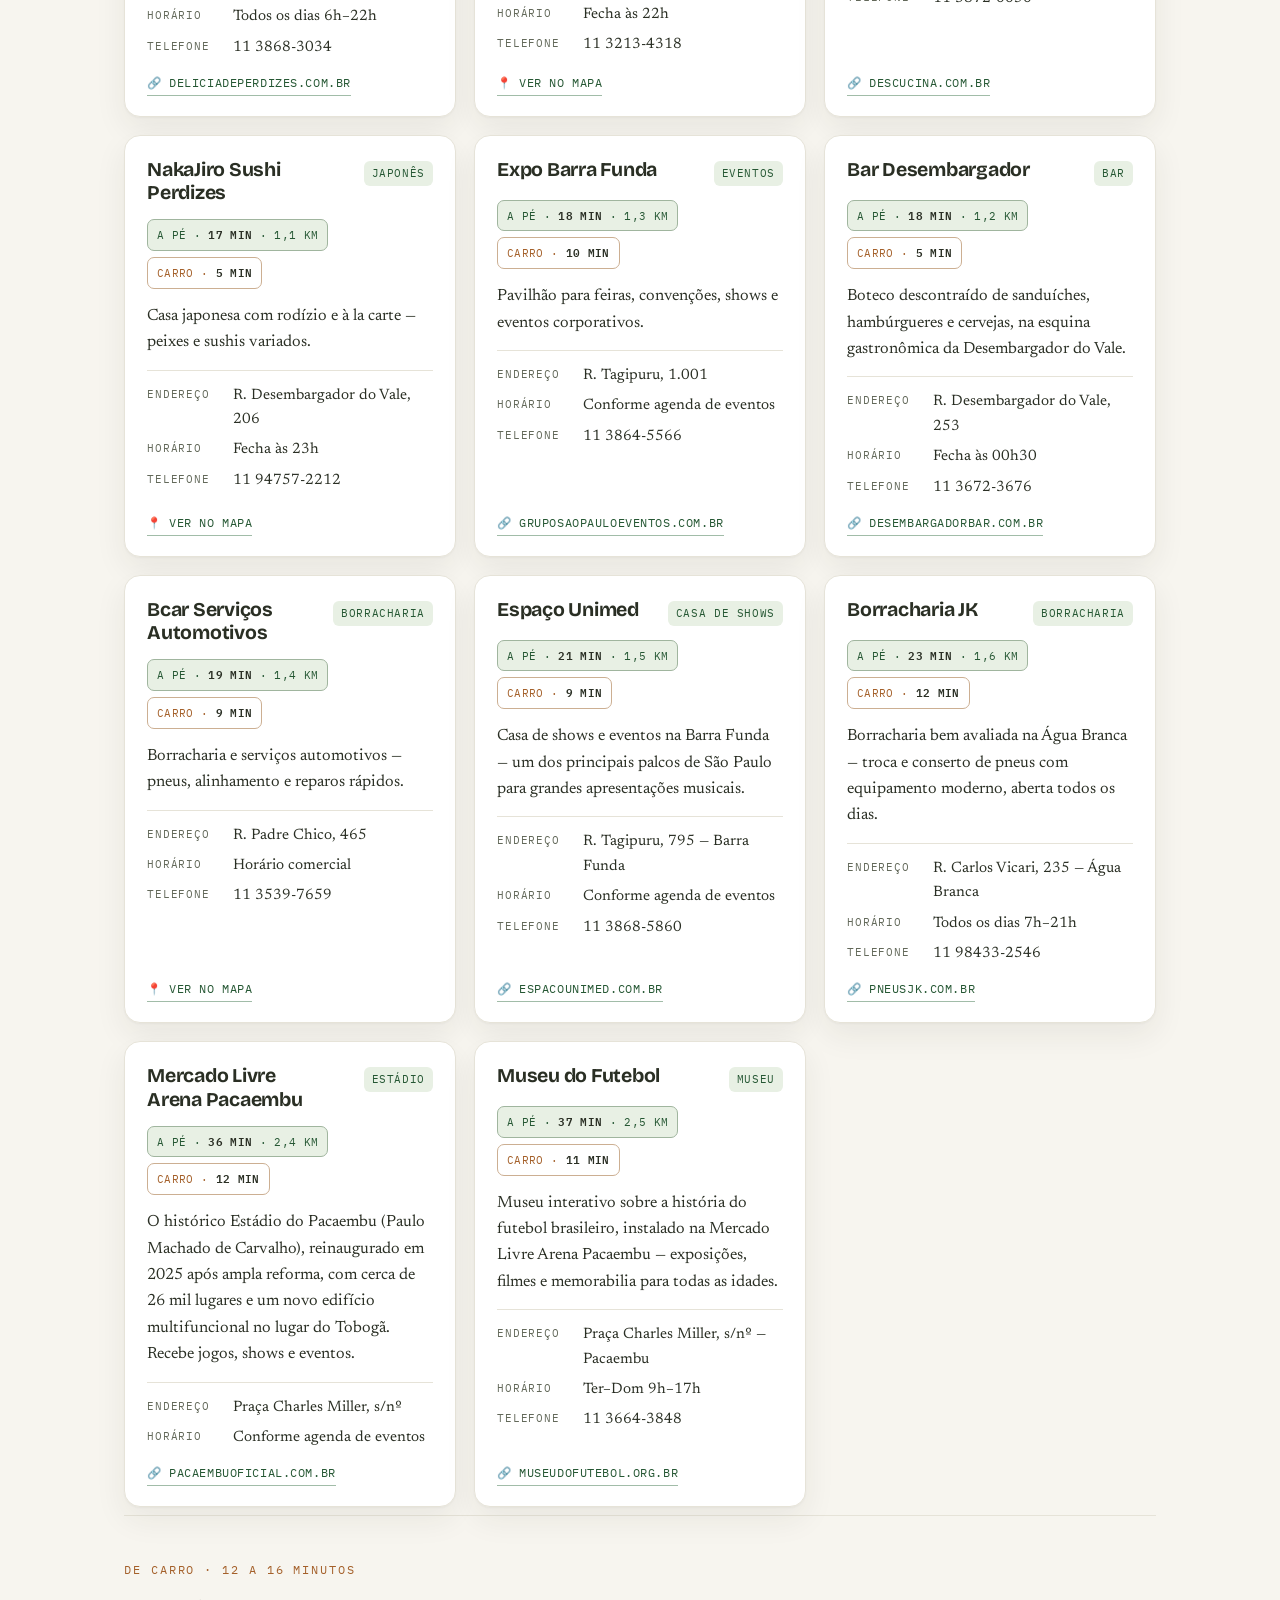
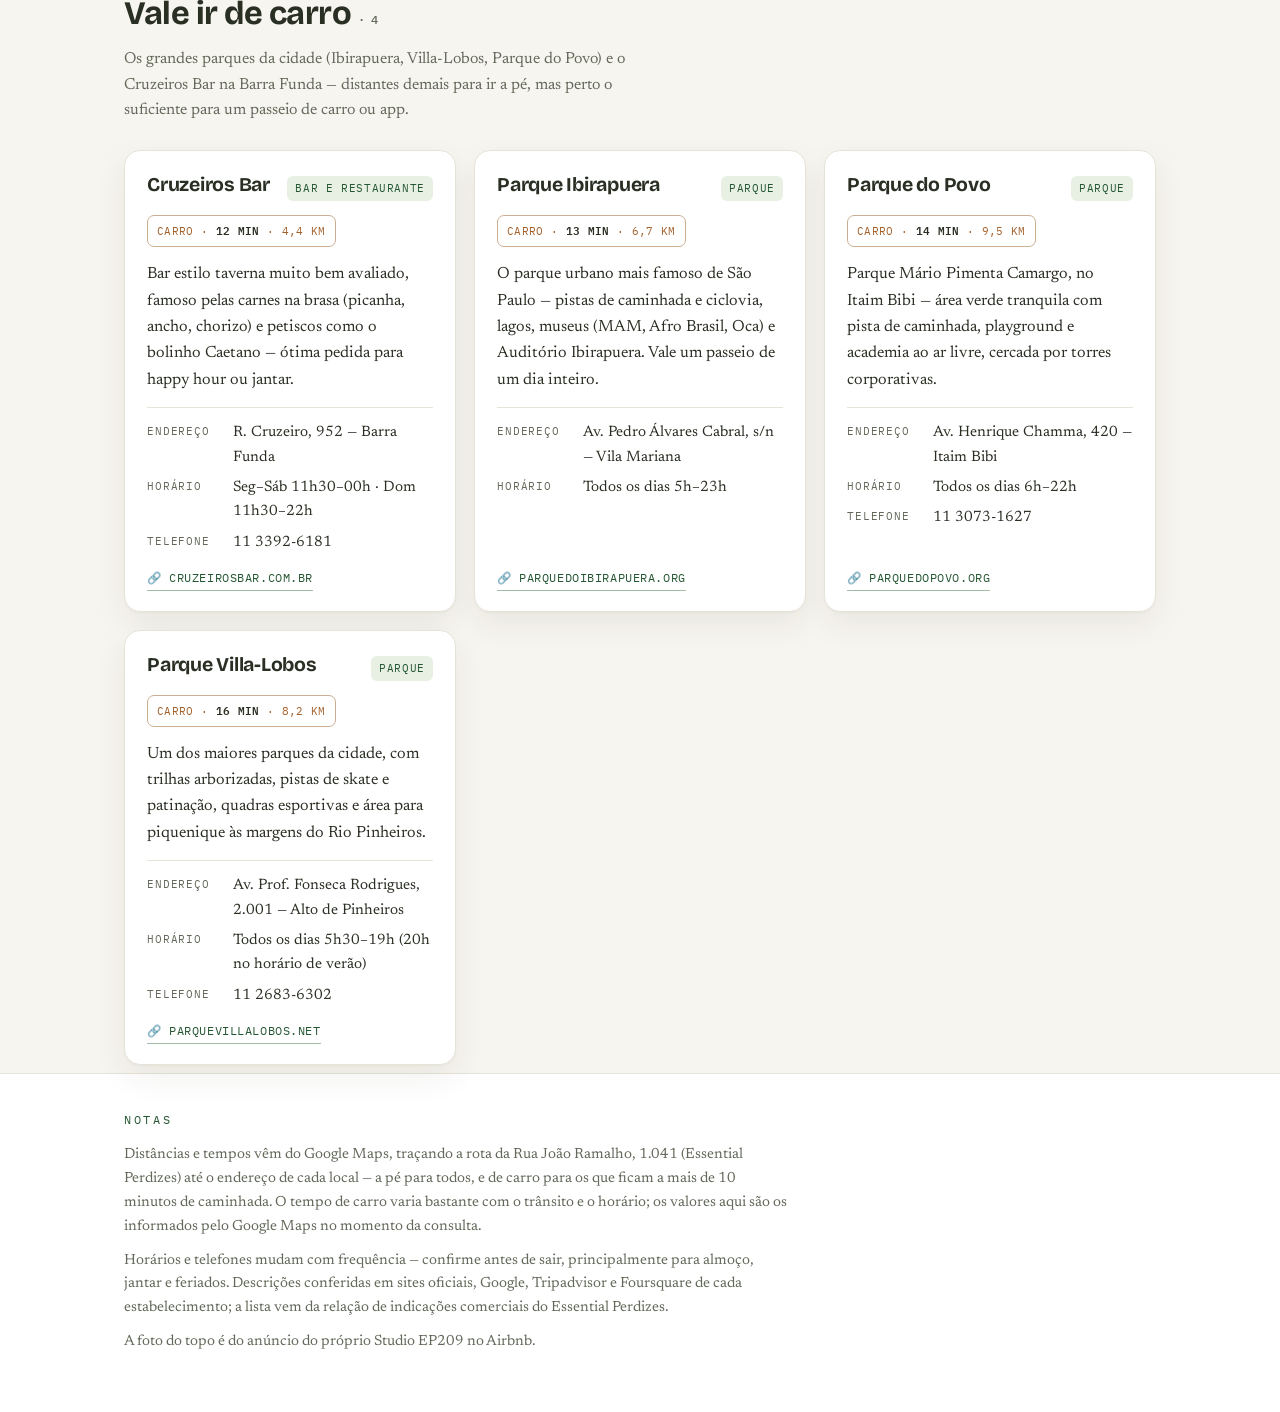
==== commit 0a9e5d42: "Ajusta horário do Gaucho's Park para 24 horas Co-Authored-By: Claude Sonnet 5 <noreply@anthropic.com" ====
--- a/catalogo-vizinhanca-ep209.html
+++ b/catalogo-vizinhanca-ep209.html
@@ -633,7 +633,7 @@
    url:"https://www.museudofutebol.org.br/",link:"museudofutebol.org.br"},
   {t:1,cat:"Serviços",name:"Gaucho's Park",tipo:"Estacionamento",walk:"4 min",dist:"300 m",car:"",
    desc:"Estacionamento para diária ou pernoite a poucos minutos do studio — opção para quem chega de carro, já que o studio é sem vaga.",
-   addr:"R. Dr. Homem de Melo, 1.206",hours:"—",tel:"11 97660-8946",
+   addr:"R. Dr. Homem de Melo, 1.206",hours:"Aberto 24 horas",tel:"11 97660-8946",
    url:"https://maps.app.goo.gl/ki9ox29GLKw9tx6LA",link:"ver no mapa"}
 ];
 
